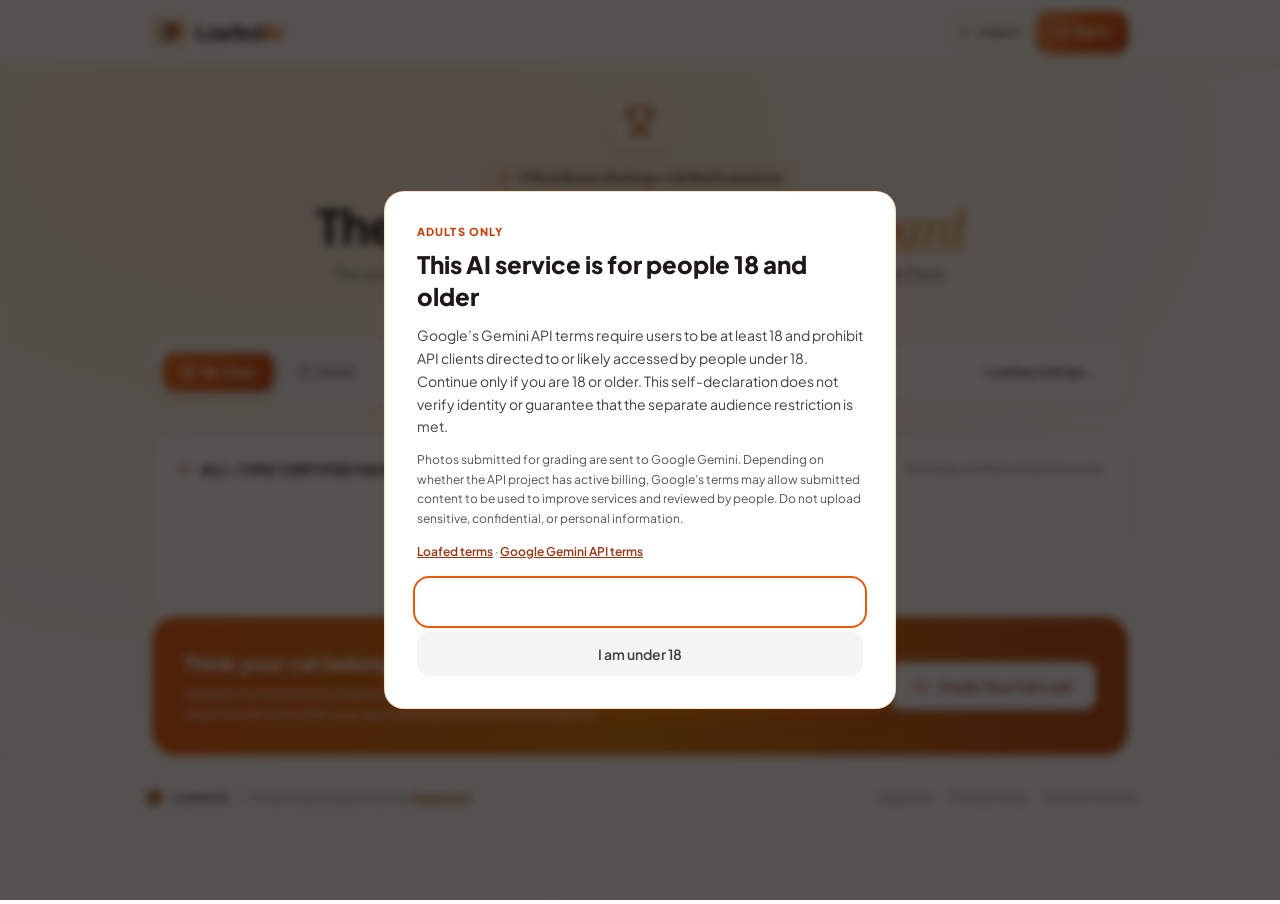
==== static/leaderboard.html @ fd997c1b "Harden app security and improve user experience" ====
<!DOCTYPE html>
<html lang="en">
<head>
  <meta charset="UTF-8">
  <meta name="viewport" content="width=device-width, initial-scale=1.0, viewport-fit=cover">
  <meta name="theme-color" content="#fff8ee">
  <meta name="mobile-web-app-capable" content="yes">
  <meta name="apple-mobile-web-app-capable" content="yes">
  <meta name="apple-mobile-web-app-status-bar-style" content="default">

  <title>Official Loafed Leaderboard — Feline Posture & Loaf Score Rankings</title>
  <meta name="description" content="Official rankings of certified feline loaves audited by computer vision. Compare top cat loaf scores across All-Time, Monthly, and Weekly leaderboards.">
  <link rel="canonical" href="https://loafed.redersoft.com/leaderboard">
  <link rel="alternate" hreflang="x-default" href="https://loafed.redersoft.com/leaderboard">
  <link rel="alternate" hreflang="en" href="https://loafed.redersoft.com/leaderboard">
  <link rel="manifest" href="/static/manifest.webmanifest">
  <link rel="icon" type="image/png" sizes="32x32" href="/static/icon-192.png">
  <link rel="icon" type="image/png" sizes="192x192" href="/static/icon-192.png">
  <link rel="icon" type="image/png" sizes="512x512" href="/static/icon-512.png">
  <link rel="apple-touch-icon" sizes="180x180" href="/static/apple-touch-icon.png">

  <!-- Open Graph / Social Sharing -->
  <meta property="og:type" content="website">
  <meta property="og:url" content="https://loafed.redersoft.com/leaderboard">
  <meta property="og:title" content="Official Loafed Leaderboard — Certified Cat Loaf Rankings">
  <meta property="og:description" content="Discover the highest-scoring cat loaves evaluated by precision AI computer vision. All-Time, Monthly, and Weekly rankings.">
  <meta property="og:image" content="https://loafed.redersoft.com/static/logo.png">
  <meta property="og:site_name" content="Loafed AI">

  <!-- Twitter Cards -->
  <meta name="twitter:card" content="summary">
  <meta name="twitter:url" content="https://loafed.redersoft.com/leaderboard">
  <meta name="twitter:title" content="Official Loafed Leaderboard — Certified Cat Loaf Rankings">
  <meta name="twitter:description" content="Discover the highest-scoring cat loaves evaluated by precision AI computer vision.">
  <meta name="twitter:image" content="https://loafed.redersoft.com/static/logo.png">

  <!-- Google Fonts Preconnect & Optimized Async Loading -->
  <link rel="preconnect" href="https://fonts.googleapis.com">
  <link rel="preconnect" href="https://fonts.gstatic.com" crossorigin>
  <link rel="preload" as="style" href="https://fonts.googleapis.com/css2?family=Playfair+Display:ital,wght@0,600;0,700;0,800;1,600&family=Plus+Jakarta+Sans:wght@400;500;600;700;800&display=swap">
  <link rel="stylesheet" href="https://fonts.googleapis.com/css2?family=Playfair+Display:ital,wght@0,600;0,700;0,800;1,600&family=Plus+Jakarta+Sans:wght@400;500;600;700;800&display=swap" media="print" data-async-fonts>
  <noscript><link rel="stylesheet" href="https://fonts.googleapis.com/css2?family=Playfair+Display:ital,wght@0,600;0,700;0,800;1,600&family=Plus+Jakarta+Sans:wght@400;500;600;700;800&display=swap"></noscript>

  <!-- Preload Critical Header Mascot Asset -->
  <link rel="preload" as="image" href="/static/logo.webp" type="image/webp" fetchpriority="high">

  <!-- Core Styles -->
  <link rel="stylesheet" href="/static/tailwind.min.css">
  <link rel="stylesheet" href="/static/style.min.css?v=20261005a">

  <!-- Structured Data (JSON-LD) for Search Engines -->
  <script type="application/ld+json">
  {
    "@context": "https://schema.org",
    "@type": "WebPage",
    "name": "Official Loafed Leaderboard",
    "url": "https://loafed.redersoft.com/leaderboard",
    "description": "Official certified rankings of top-scoring feline loaves audited by computer vision.",
    "breadcrumb": {
      "@type": "BreadcrumbList",
      "itemListElement": [
        {
          "@type": "ListItem",
          "position": 1,
          "name": "Home",
          "item": "https://loafed.redersoft.com/"
        },
        {
          "@type": "ListItem",
          "position": 2,
          "name": "Leaderboard",
          "item": "https://loafed.redersoft.com/leaderboard"
        }
      ]
    }
  }
  </script>

  <!-- Self-Hosted Lucide Icons -->
  <script src="/static/lucide.min.js" defer></script>
  <script src="/static/age-gate.js?v=20261008b" defer></script>
</head>
<body class="text-stone-800 antialiased selection:bg-orange-200 selection:text-orange-900 pb-16">

  <!-- Navigation Bar -->
  <header class="border-b border-orange-200/80 bg-[#fffbf5]/95 backdrop-blur-md sticky top-0 z-40 shadow-xs shadow-orange-500/5">
    <div class="max-w-5xl mx-auto px-3 sm:px-6 h-16 flex items-center justify-between">
      <a href="/" class="flex items-center gap-2 sm:gap-3 group min-w-0" aria-label="LoafedAI Home">
        <div class="w-9 h-9 sm:w-10 sm:h-10 rounded-xl bg-orange-100/80 border border-orange-300 flex items-center justify-center text-orange-700 shadow-xs p-1 transition-transform group-hover:scale-105 shrink-0">
          <picture>
            <source srcset="/static/logo.webp" type="image/webp">
            <img src="/static/logo.png" alt="Loafed AI Mascot" width="32" height="32" class="w-7 h-7 sm:w-8 sm:h-8 object-contain">
          </picture>
        </div>
        <div class="min-w-0">
          <div class="flex items-baseline gap-1.5 sm:gap-2">
            <span class="font-extrabold text-lg sm:text-xl tracking-tight text-stone-900 truncate">Loafed<span class="text-orange-600 font-black">AI</span></span>
            <span class="text-[10px] sm:text-xs text-stone-400 font-normal hidden xs:inline sm:inline">by <span class="text-stone-600 font-medium">RederSoft</span></span>
          </div>
          <p class="text-[11px] text-stone-500 hidden sm:block truncate">Feline Posture &amp; Silhouette Certification Bureau</p>
        </div>
      </a>

      <div class="flex items-center gap-1.5 sm:gap-2.5 shrink-0">
        <a href="/" class="min-h-[40px] sm:min-h-[44px] px-2.5 sm:px-3.5 py-1.5 sm:py-2 rounded-xl border border-orange-200/90 bg-orange-50/70 hover:bg-orange-100 text-stone-800 hover:text-orange-950 text-xs font-semibold flex items-center gap-1.5 shadow-2xs transition-all hover:border-orange-400 active:scale-95 btn-tactile" aria-label="Return to Loaf Inspector">
          <i data-lucide="arrow-left" class="w-3.5 h-3.5 text-orange-700 shrink-0"></i>
          <span class="hidden sm:inline">Inspect a Loaf</span>
          <span class="sm:hidden text-[11px]">Inspect</span>
        </a>

        <!-- Auth Controls -->
        <div id="authHeaderContainer" class="flex items-center">
          <button id="headerSignInBtn" class="btn-header-signin shimmer-btn btn-tactile" aria-label="Sign In to Loafed AI">
            <i data-lucide="log-in" class="w-3.5 h-3.5 shrink-0"></i>
            <span>Sign In</span>
          </button>
          
          <div id="headerUserMenu" class="hidden relative">
            <button id="headerUserMenuBtn" class="min-h-[40px] sm:min-h-[44px] px-2.5 sm:px-3 py-1.5 rounded-xl border border-orange-200/90 bg-white hover:bg-orange-50/80 flex items-center gap-1.5 sm:gap-2 shadow-2xs text-xs font-bold text-stone-800 transition-all active:scale-95 btn-tactile" aria-label="User Account Menu" aria-expanded="false">
              <span id="headerUserAvatar" class="w-6 h-6 rounded-full bg-orange-500 text-white flex items-center justify-center text-[11px] font-black uppercase">U</span>
              <span id="headerUserName" class="max-w-[100px] truncate text-stone-800 hidden sm:inline">Baker</span>
              <i data-lucide="chevron-down" class="w-3 h-3 text-stone-500 shrink-0"></i>
            </button>
            <div id="headerUserDropdown" class="hidden absolute right-0 mt-2 w-52 bg-white rounded-2xl border border-orange-200 shadow-xl py-1.5 z-50">
              <div class="px-3.5 py-2 border-b border-orange-100">
                <p id="dropdownUserEmail" class="text-[11px] text-stone-500 truncate">baker@example.com</p>
                <p id="dropdownUserName" class="text-xs font-black text-stone-900 truncate">Baker Name</p>
              </div>
              <button id="menuProfileBtn" class="w-full px-3.5 py-2 text-left text-xs text-stone-700 hover:bg-orange-50 hover:text-orange-950 flex items-center gap-2 font-medium">
                <i data-lucide="user" class="w-3.5 h-3.5 text-orange-600"></i>
                <span>Baker Profile &amp; Settings</span>
              </button>
              <button id="menuMyLoavesBtn" class="w-full px-3.5 py-2 text-left text-xs text-stone-700 hover:bg-orange-50 hover:text-orange-950 flex items-center gap-2 font-medium">
                <i data-lucide="award" class="w-3.5 h-3.5 text-orange-600"></i>
                <span>My Submitted Loaves</span>
              </button>
              <button id="menuSignOutBtn" class="w-full px-3.5 py-2 text-left text-xs text-stone-700 hover:bg-orange-50 hover:text-orange-950 flex items-center gap-2 font-medium">
                <i data-lucide="log-out" class="w-3.5 h-3.5 text-stone-500"></i>
                <span>Sign Out</span>
              </button>
            </div>
          </div>
        </div>
      </div>
    </div>
  </header>

  <main class="max-w-5xl mx-auto px-3 sm:px-6 pt-6 sm:pt-10">

    <!-- Hero Header -->
    <div class="text-center max-w-2xl mx-auto mb-8 sm:mb-10">
      <div class="flex justify-center mb-3">
        <div class="w-16 h-16 rounded-2xl bg-gradient-to-br from-amber-100 via-orange-100 to-amber-200 border border-amber-300 text-amber-700 flex items-center justify-center shadow-md shadow-amber-500/10 animate-float">
          <i data-lucide="trophy" class="w-8 h-8"></i>
        </div>
      </div>

      <div class="inline-flex items-center gap-1.5 px-3.5 py-1 rounded-full bg-orange-100/90 text-orange-950 text-xs font-bold mb-2.5 border border-orange-300 shadow-2xs">
        <i data-lucide="sparkles" class="w-3.5 h-3.5 text-orange-600"></i>
        <span>Official Bureau Rankings &bull; Verified Evaluations</span>
      </div>

      <h1 class="text-3xl sm:text-5xl font-black text-stone-900 tracking-tight leading-tight">
        The Official <span class="font-serif italic font-normal text-tabby-gradient underline decoration-orange-400 decoration-2 underline-offset-4">Loafed Leaderboard</span>
      </h1>
      <p class="mt-3 text-stone-600 text-sm sm:text-base leading-relaxed">
        The world's highest-ranking feline loaves audited for zero paw visibility, flush flank wrapping, and dorsal boule symmetry.
      </p>
    </div>

    <!-- Filter Bar / Tabs Navigation -->
    <div class="mb-8">
      <div class="leaderboard-filter-bar">
        <div class="leaderboard-tabs-group" role="tablist" aria-label="Leaderboard filter periods">
          <button id="tabPeriodAll" class="tab-filter-btn active" data-period="all" role="tab" aria-selected="true" aria-controls="leaderboardEntriesList">
            <i data-lucide="trophy" class="tab-icon"></i>
            <span>All-Time</span>
          </button>
          <button id="tabPeriodMonth" class="tab-filter-btn" data-period="month" role="tab" aria-selected="false" aria-controls="leaderboardEntriesList">
            <i data-lucide="calendar" class="tab-icon"></i>
            <span>Month</span>
          </button>
          <button id="tabPeriodWeek" class="tab-filter-btn" data-period="week" role="tab" aria-selected="false" aria-controls="leaderboardEntriesList">
            <i data-lucide="flame" class="tab-icon"></i>
            <span>Week</span>
          </button>
          <button id="tabPeriodMine" class="tab-filter-btn" data-period="mine" role="tab" aria-selected="false" aria-controls="leaderboardEntriesList">
            <i data-lucide="award" class="tab-icon"></i>
            <span>My Loaves</span>
          </button>
        </div>

        <div class="leaderboard-status-info">
          <span id="leaderboardCountText" class="text-stone-700 font-bold">Loading rankings...</span>
          <span class="inline-block w-2 h-2 rounded-full bg-emerald-500" title="DynamoDB Live Sync"></span>
        </div>
      </div>
    </div>

    <!-- Championship Pedestal / Podium Top 3 Section -->
    <div id="podiumContainer" class="hidden mb-12">
      <h2 class="sr-only">Top Three Podium Champions</h2>
      <div class="pedestal-stage">
        <!-- 2nd Place Silver -->
        <div id="podiumSecond" class="pedestal-step pedestal-step-2"></div>

        <!-- 1st Place Gold Champion -->
        <div id="podiumFirst" class="pedestal-step pedestal-step-1"></div>

        <!-- 3rd Place Bronze -->
        <div id="podiumThird" class="pedestal-step pedestal-step-3"></div>
      </div>
    </div>

    <!-- Leaderboard Full List -->
    <div class="bakery-card p-4 sm:p-6 bg-white border border-orange-200/90 shadow-sm mb-12">
      <div class="flex items-center justify-between pb-4 mb-4 border-b border-orange-100 flex-wrap gap-2">
        <div class="flex items-center gap-2">
          <i data-lucide="list-ordered" class="w-4 h-4 text-orange-600"></i>
          <h2 id="listSectionTitle" class="text-sm font-black uppercase tracking-wider text-stone-900">All-Time Certified Rankings</h2>
        </div>
        <span class="text-xs text-stone-500">Sorted by verified composite score</span>
      </div>

      <!-- Entries Container -->
      <div id="leaderboardEntriesList" class="space-y-3">
        <!-- Dynamic Leaderboard Items -->
      </div>
    </div>

    <!-- Call to Action Banner -->
    <div class="rounded-3xl bg-gradient-to-r from-orange-600 via-amber-600 to-orange-700 p-6 sm:p-8 text-white shadow-xl flex flex-col sm:flex-row items-center justify-between gap-6 text-center sm:text-left">
      <div class="space-y-1.5 max-w-xl">
        <h3 class="text-xl sm:text-2xl font-black">Think your cat belongs on this leaderboard?</h3>
        <p class="text-xs sm:text-sm text-orange-100 leading-relaxed">
          Upload 1 to 5 photos to receive an instant, multi-angle posture inspection from our AI vision model and claim your spot among the finest feline bakers.
        </p>
      </div>
      <a href="/#inspectorBay" class="min-h-[48px] px-6 py-3 rounded-xl bg-white text-orange-800 hover:bg-orange-50 font-bold text-xs sm:text-sm shadow-md transition-all shrink-0 active:scale-95 inline-flex items-center justify-center gap-2 shimmer-btn btn-tactile" aria-label="Grade Your Cat Loaf">
        <i data-lucide="camera" class="w-4 h-4 text-orange-600"></i>
        <span>Grade Your Cat Loaf</span>
      </a>
    </div>

  </main>

  <!-- Footer -->
  <footer class="mt-16 border-t border-orange-200/80 bg-white/70 py-8 text-center text-xs text-stone-500">
    <div class="max-w-5xl mx-auto px-4 flex flex-col sm:flex-row items-center justify-between gap-4">
      <div class="flex items-center gap-2">
        <picture>
          <source srcset="/static/logo.webp" type="image/webp">
          <img src="/static/logo.png" alt="Loafed AI Logo" width="20" height="20" class="w-5 h-5 object-contain">
        </picture>
        <span class="font-bold text-stone-700">Loafed AI</span>
        <span>&bull;</span>
        <span>A free novelty experiment by <a href="https://redersoft.com" target="_blank" rel="noopener noreferrer" class="text-orange-700 font-semibold underline">RederSoft</a></span>
      </div>
      <div class="flex items-center gap-4 text-stone-500">
        <a href="/" class="hover:text-stone-800 transition-colors">Inspector</a>
        <a href="/privacy.html" class="hover:text-stone-800 transition-colors">Privacy Policy</a>
        <a href="/terms.html" class="hover:text-stone-800 transition-colors">Terms of Service</a>
      </div>
    </div>
  </footer>

  <!-- Auth / Sign In Modal (RederSoft Unified Pattern) -->
  <div id="authModal" class="hidden fixed inset-0 z-50 bg-stone-950/70 backdrop-blur-sm flex items-center justify-center p-4 overflow-y-auto">
    <div class="bakery-card max-w-md w-full p-6 sm:p-7 relative bg-white border border-orange-200 shadow-2xl rounded-3xl my-auto animate-in fade-in zoom-in-95 duration-200">
      <button id="closeAuthModalBtn" class="modal-close-btn" aria-label="Close sign in modal">
        <i data-lucide="x" class="w-4 h-4"></i>
      </button>

      <!-- View 1: Main Auth (Sign In / Sign Up) -->
      <div id="authMainView">
        <div class="text-center mb-5 pt-1">
          <div class="modal-icon-badge">
            <i data-lucide="shield-check" class="w-6 h-6"></i>
          </div>
          <h3 id="authModalTitle" class="text-xl font-black text-stone-900 tracking-tight">Sign In to Loafed AI</h3>
          <p id="authModalSubtitle" class="text-xs text-stone-600 mt-1 leading-relaxed">
            Publish certified cat loaves to the leaderboard and manage your bakery submissions.
          </p>
        </div>

        <!-- Privacy & Leaderboard Storage Callout -->
        <div id="authLeaderboardPrivacyCallout" class="mb-4 p-3.5 bg-gradient-to-r from-amber-50 to-orange-50/80 rounded-2xl border border-amber-300 text-left flex items-start gap-3 shadow-2xs">
          <div class="w-8 h-8 rounded-xl bg-amber-100 text-amber-700 flex items-center justify-center shrink-0 mt-0.5 border border-amber-200">
            <i data-lucide="shield-check" class="w-4 h-4"></i>
          </div>
          <div class="text-xs text-amber-950 flex-1">
            <span class="font-black text-amber-900 text-xs block mb-0.5">Photo Privacy & Storage Notice</span>
            <p class="text-amber-800 leading-relaxed text-[11px]">
              We <strong>never save or store</strong> cat photos during loaf audits. Accounts are used exclusively to publish and manage submissions on the public leaderboard. Stored leaderboard photos and records can be permanently deleted at any time from your profile!
            </p>
          </div>
        </div>

        <!-- 1-Click Google Sign-In -->
        <button id="signInGoogleBtn" type="button" class="btn-google-signin">
          <svg class="w-4 h-4 shrink-0" viewBox="0 0 24 24">
            <path fill="#4285F4" d="M22.56 12.25c0-.78-.07-1.53-.2-2.25H12v4.26h5.92c-.26 1.37-1.04 2.53-2.21 3.31v2.77h3.57c2.08-1.92 3.28-4.74 3.28-8.09z"/>
            <path fill="#34A853" d="M12 23c2.97 0 5.46-.98 7.28-2.66l-3.57-2.77c-.98.66-2.23 1.06-3.71 1.06-2.86 0-5.29-1.93-6.16-4.53H2.18v2.84C3.99 20.53 7.7 23 12 23z"/>
            <path fill="#FBBC05" d="M5.84 14.09c-.22-.66-.35-1.36-.35-2.09s.13-1.43.35-2.09V7.06H2.18C1.43 8.55 1 10.22 1 12s.43 3.45 1.18 4.94l2.85-2.22.81-.63z"/>
            <path fill="#EA4335" d="M12 5.38c1.62 0 3.06.56 4.21 1.64l3.15-3.15C17.45 2.09 14.97 1 12 1 7.7 1 3.99 3.47 2.18 7.06l3.66 2.84c.87-2.6 3.3-4.52 6.16-4.52z"/>
          </svg>
          <span>Continue with Google</span>
        </button>

        <!-- Divider -->
        <div class="auth-divider">
          <div class="auth-divider-line"></div>
          <span class="auth-divider-text">or continue with email</span>
          <div class="auth-divider-line"></div>
        </div>

        <!-- Mode Tabs: Sign In vs Sign Up -->
        <div class="auth-tabs-wrapper">
          <button type="button" id="authTabSignIn" class="auth-tab-btn active">
            <span class="auth-tab-prefix">Existing Baker</span> Sign In
          </button>
          <button type="button" id="authTabSignUp" class="auth-tab-btn">
            <span class="auth-tab-prefix">New Baker</span> Sign Up
          </button>
        </div>

        <!-- Notice / Error Banner -->
        <div id="authNotice" class="hidden mb-3 p-3 rounded-xl text-xs font-medium border leading-relaxed"></div>

        <!-- Email Auth Form -->
        <form id="authEmailForm" class="space-y-3">
          <!-- Sign Up Only: Baker Display Name -->
          <div id="authNameField" class="hidden space-y-1">
            <div class="flex items-center justify-between">
              <label class="text-[11px] font-bold uppercase tracking-wider text-stone-600 block">Baker Handle / Display Name</label>
              <button type="button" id="rollAuthBakerTagBtn" class="tag-generator-btn" title="Generate a fun cat baker gamertag">
                <i data-lucide="dice-5" class="w-3.5 h-3.5 text-orange-600"></i>
                <span>Roll Tag</span>
              </button>
            </div>
            <div class="input-with-icon-wrapper">
              <i data-lucide="user" class="input-icon-left"></i>
              <input type="text" id="authNameInput" placeholder="e.g. SirToastyLoaf" class="auth-input">
            </div>
          </div>

          <!-- Email -->
          <div class="space-y-1">
            <label class="text-[11px] font-bold uppercase tracking-wider text-stone-600 block">Email Address</label>
            <div class="input-with-icon-wrapper">
              <i data-lucide="mail" class="input-icon-left"></i>
              <input type="email" id="authEmailInput" required placeholder="baker@example.com" class="auth-input">
            </div>
          </div>

          <!-- Password -->
          <div class="space-y-1">
            <div class="flex items-center justify-between">
              <label class="text-[11px] font-bold uppercase tracking-wider text-stone-600">Password</label>
              <button type="button" id="authForgotPassLink" class="text-[11px] text-orange-700 hover:text-orange-900 font-semibold transition-colors">Forgot password?</button>
            </div>
            <div class="input-with-icon-wrapper">
              <i data-lucide="lock" class="input-icon-left"></i>
              <input type="password" id="authPasswordInput" required minlength="8" placeholder="At least 8 characters" class="auth-input has-toggle">
              <button type="button" class="password-toggle-btn" data-target="authPasswordInput" aria-label="Toggle password visibility" tabindex="-1">
                <i data-lucide="eye" class="w-4 h-4"></i>
              </button>
            </div>
          </div>

          <!-- Submit Button -->
          <div class="pt-1">
            <button type="submit" id="authSubmitBtn" class="btn-cognito-signin">
              <span id="authSubmitBtnText">Sign In to Loafed AI</span>
              <i data-lucide="arrow-right" class="w-4 h-4"></i>
            </button>
          </div>
        </form>
      </div>

      <!-- View 2: Verification Code (OTP) -->
      <div id="authVerifyView" class="hidden">
        <div class="text-center mb-5 pt-1">
          <div class="modal-icon-badge">
            <i data-lucide="mail-check" class="w-6 h-6"></i>
          </div>
          <h3 class="text-xl font-black text-stone-900 tracking-tight">Verify Your Email</h3>
          <p class="text-xs text-stone-600 mt-1 leading-relaxed">
            Enter the 6-digit confirmation code sent to <span id="authVerifyEmailDisplay" class="font-bold text-stone-900"></span>.
          </p>
        </div>

        <div id="authVerifyNotice" class="hidden mb-3 p-3 rounded-xl text-xs font-medium border leading-relaxed"></div>

        <form id="authVerifyForm" class="space-y-3">
          <div class="space-y-1">
            <label class="text-[11px] font-bold uppercase tracking-wider text-stone-600 block text-center">Confirmation Code</label>
            <div class="input-with-icon-wrapper">
              <i data-lucide="key-round" class="input-icon-left"></i>
              <input type="text" id="authVerifyCodeInput" required maxlength="8" placeholder="123456" class="auth-input text-center tracking-widest font-mono text-base font-bold">
            </div>
          </div>

          <button type="submit" id="authVerifySubmitBtn" class="btn-cognito-signin">
            <span id="authVerifySubmitBtnText">Verify &amp; Sign In</span>
            <i data-lucide="check" class="w-4 h-4"></i>
          </button>

          <div class="flex items-center justify-between pt-2 text-xs">
            <button type="button" id="authResendCodeBtn" class="text-orange-700 hover:text-orange-900 font-semibold underline">Resend Code</button>
            <button type="button" id="authBackToSignInBtn" class="text-stone-500 hover:text-stone-800">Back to Sign In</button>
          </div>
        </form>
      </div>

      <!-- View 3: Forgot Password -->
      <div id="authForgotView" class="hidden">
        <div class="text-center mb-5 pt-1">
          <div class="modal-icon-badge">
            <i data-lucide="key-round" class="w-6 h-6"></i>
          </div>
          <h3 class="text-xl font-black text-stone-900 tracking-tight">Reset Password</h3>
          <p class="text-xs text-stone-600 mt-1 leading-relaxed">
            Enter your email to receive a password reset verification code.
          </p>
        </div>

        <div id="authForgotNotice" class="hidden mb-3 p-3 rounded-xl text-xs font-medium border leading-relaxed"></div>

        <form id="authForgotForm" class="space-y-3">
          <div class="space-y-1">
            <label class="text-[11px] font-bold uppercase tracking-wider text-stone-600 block">Email Address</label>
            <div class="input-with-icon-wrapper">
              <i data-lucide="mail" class="input-icon-left"></i>
              <input type="email" id="authForgotEmailInput" required placeholder="baker@example.com" class="auth-input">
            </div>
          </div>

          <div id="authForgotStep2" class="hidden space-y-3">
            <div class="space-y-1">
              <label class="text-[11px] font-bold uppercase tracking-wider text-stone-600 block">Reset Code</label>
              <div class="input-with-icon-wrapper">
                <i data-lucide="key-round" class="input-icon-left"></i>
                <input type="text" id="authForgotCodeInput" maxlength="8" placeholder="123456" class="auth-input text-center tracking-widest font-mono">
              </div>
            </div>

            <div class="space-y-1">
              <label class="text-[11px] font-bold uppercase tracking-wider text-stone-600 block">New Password</label>
              <div class="input-with-icon-wrapper">
                <i data-lucide="lock" class="input-icon-left"></i>
                <input type="password" id="authForgotNewPassInput" minlength="8" placeholder="At least 8 characters" class="auth-input has-toggle">
                <button type="button" class="password-toggle-btn" data-target="authForgotNewPassInput" aria-label="Toggle password visibility" tabindex="-1">
                  <i data-lucide="eye" class="w-4 h-4"></i>
                </button>
              </div>
            </div>
          </div>

          <button type="submit" id="authForgotSubmitBtn" class="btn-cognito-signin">
            <span id="authForgotSubmitBtnText">Send Reset Code</span>
            <i data-lucide="arrow-right" class="w-4 h-4"></i>
          </button>

          <div class="text-center pt-2">
            <button type="button" id="authForgotCancelBtn" class="text-xs text-stone-500 hover:text-stone-800">Back to Sign In</button>
          </div>
        </form>
      </div>

      <!-- RederSoft Auth Footer -->
      <div class="mt-5 pt-3 border-t border-stone-200/60 text-[11px] text-stone-500 text-center leading-relaxed flex flex-col gap-1">
        <span>Protected by <strong class="text-stone-700">RederSoft Auth</strong></span>
        <span>By continuing, you agree to our <a href="/terms.html" target="_blank" rel="noopener noreferrer" class="text-orange-700 underline font-semibold">Terms</a> and <a href="/privacy.html" target="_blank" rel="noopener noreferrer" class="text-orange-700 underline font-semibold">Privacy Policy</a>.</span>
      </div>
    </div>
  </div>

  <!-- Baker Profile & Settings Modal -->
  <div id="profileModal" class="hidden fixed inset-0 z-50 bg-stone-950/60 backdrop-blur-sm flex items-center justify-center p-4">
    <div class="bakery-card max-w-lg w-full p-6 sm:p-7 relative bg-white border border-orange-200/90 shadow-2xl max-h-[90vh] overflow-y-auto">
      <button id="closeProfileBtn" class="modal-close-btn" aria-label="Close profile modal">
        <i data-lucide="x" class="w-4 h-4"></i>
      </button>

      <!-- Profile Header -->
      <div class="flex items-center gap-3.5 mb-6 pb-4 border-b border-orange-100">
        <div id="profileAvatarLarge" class="w-14 h-14 rounded-2xl bg-gradient-to-br from-orange-500 to-amber-500 text-white font-black text-xl flex items-center justify-center shadow-md shadow-orange-500/20 shrink-0 uppercase">
          B
        </div>
        <div>
          <div class="flex items-center gap-2 flex-wrap">
            <h3 class="text-base sm:text-lg font-black text-stone-900 tracking-tight" id="profileModalName">
              Baker Profile
            </h3>
            <span class="text-[10px] font-bold text-orange-900 bg-orange-100/90 border border-orange-300 px-2 py-0.5 rounded-full">
              Verified Baker
            </span>
          </div>
          <p class="text-xs text-stone-500 mt-0.5" id="profileModalEmail">
            baker@example.com
          </p>
        </div>
      </div>

      <!-- Section 1: Display Name Configuration -->
      <div class="mb-6">
        <div class="flex items-center justify-between mb-2">
          <label for="profileDisplayNameInput" class="text-xs font-black uppercase tracking-wider text-orange-950 flex items-center gap-1.5">
            <i data-lucide="user-pen" class="w-3.5 h-3.5 text-orange-600"></i>
            <span>Baker Display Name</span>
          </label>
          <button type="button" id="rollProfileBakerTagBtn" class="tag-generator-btn" title="Generate a fun cat baker gamertag">
            <i data-lucide="dice-5" class="w-3.5 h-3.5 text-orange-600"></i>
            <span>Roll Baker Tag</span>
          </button>
        </div>
        <p class="text-xs text-stone-600 mb-3">
          This name appears publicly on the Official Leaderboard and on your cat's inspection certificates.
        </p>

        <form id="profileForm" class="space-y-3">
          <div class="relative">
            <input 
              type="text" 
              id="profileDisplayNameInput" 
              maxlength="40" 
              placeholder="e.g. Captain Fluff, caleb, BakeryBoss..." 
              required
              class="w-full px-3.5 py-2.5 rounded-xl border border-orange-200 bg-orange-50/20 focus:bg-white focus:border-orange-500 focus:ring-2 focus:ring-orange-200 outline-none text-sm font-semibold text-stone-900 placeholder:text-stone-400 transition-all shadow-2xs"
            >
          </div>

          <div id="profileNotice" class="hidden text-xs p-2.5 rounded-xl"></div>

          <div class="flex justify-end pt-1">
            <button 
              type="submit" 
              id="saveProfileBtn" 
              class="min-h-[44px] px-5 py-2.5 rounded-xl bg-gradient-to-r from-orange-600 via-amber-600 to-orange-700 hover:from-orange-700 hover:to-amber-700 text-white font-bold text-xs shadow-sm transition-all flex items-center justify-center gap-1.5 active:scale-95"
            >
              <i data-lucide="check" class="w-4 h-4"></i>
              <span id="saveProfileBtnText">Save Display Name</span>
            </button>
          </div>
        </form>
      </div>

      <!-- Section 2: Account Authentication Details -->
      <div class="mb-6 p-4 rounded-xl bg-orange-50/40 border border-orange-100 text-xs">
        <div class="text-[11px] font-black uppercase tracking-wider text-orange-900 mb-2 flex items-center gap-1.5">
          <i data-lucide="shield" class="w-3.5 h-3.5 text-orange-600"></i>
          <span>Account Credentials</span>
        </div>
        <div class="space-y-1.5 text-stone-600">
          <div class="flex justify-between items-center py-1 border-b border-orange-100/60">
            <span class="font-medium text-stone-500">Sign-In Method</span>
            <span id="profileAuthMethodDisplay" class="font-bold text-stone-800">Email &amp; Password</span>
          </div>
          <div class="flex justify-between items-center py-1">
            <span class="font-medium text-stone-500">Account Status</span>
            <span class="font-bold text-emerald-700 flex items-center gap-1">
              <i data-lucide="shield-check" class="w-3.5 h-3.5 text-emerald-600"></i>
              <span>Active</span>
            </span>
          </div>
        </div>
      </div>

      <!-- Section 3: Danger Zone (Delete Account & Data) -->
      <div class="p-5 rounded-2xl bg-rose-50/70 border border-rose-200 text-xs">
        <div class="flex items-center gap-2.5 font-bold text-rose-900 mb-2">
          <div class="w-6 h-6 rounded-lg bg-rose-100 border border-rose-200 flex items-center justify-center shrink-0 shadow-2xs">
            <i data-lucide="alert-triangle" class="w-3.5 h-3.5 text-rose-600"></i>
          </div>
          <span class="text-xs uppercase tracking-wider font-black text-rose-950">Danger Zone</span>
        </div>
        <p class="text-stone-600 mb-4 leading-relaxed">
          Permanently delete your Baker account, all submitted cat loaves, and remove your scores from the public leaderboard.
        </p>
        <button 
          type="button" 
          id="profileDeleteAccountBtn" 
          class="min-h-[44px] px-4 py-2.5 rounded-xl bg-white hover:bg-rose-600 text-rose-700 hover:text-white border border-rose-300 font-bold text-xs transition-colors flex items-center gap-2 shadow-2xs active:scale-95"
          aria-label="Open delete account confirmation modal"
        >
          <i data-lucide="trash-2" class="w-4 h-4"></i>
          <span>Delete Account &amp; Data...</span>
        </button>
      </div>

    </div>
  </div>

  <!-- Delete Account Confirmation Modal -->
  <div id="deleteAccountModal" class="hidden fixed inset-0 z-50 bg-stone-950/70 backdrop-blur-sm flex items-center justify-center p-4">
    <div class="bakery-card max-w-sm w-full p-6 relative bg-white border border-red-200 shadow-2xl">
      <div class="flex items-center gap-3 mb-3 text-red-600">
        <div class="w-11 h-11 rounded-2xl bg-red-100 border border-red-200 flex items-center justify-center shrink-0 shadow-xs">
          <i data-lucide="alert-triangle" class="w-5 h-5 text-red-600"></i>
        </div>
        <h3 class="text-base font-black text-stone-900">Delete Account &amp; Loaves?</h3>
      </div>
      <p class="text-xs text-stone-600 leading-relaxed mb-4">
        This action is irreversible. All of your submitted cat loaf evaluations, public leaderboard rankings, and stored photos will be permanently deleted immediately.
      </p>
      <div class="flex items-center gap-2.5 justify-end">
        <button id="cancelDeleteAccountBtn" class="min-h-[44px] px-4 py-2 rounded-xl bg-stone-100 hover:bg-stone-200 text-stone-700 text-xs font-bold transition-colors">
          Cancel
        </button>
        <button id="confirmDeleteAccountBtn" class="min-h-[44px] px-4 py-2 rounded-xl bg-red-600 hover:bg-red-700 text-white text-xs font-bold shadow-sm transition-colors flex items-center gap-1.5">
          <i data-lucide="trash-2" class="w-3.5 h-3.5"></i>
          <span>Permanently Delete</span>
        </button>
      </div>
    </div>
  </div>

  <!-- Report Submission Modal -->
  <div id="reportModal" class="hidden fixed inset-0 z-50 bg-stone-950/70 backdrop-blur-sm flex items-center justify-center p-4">
    <div class="bakery-card max-w-md w-full p-5 sm:p-6 relative bg-white border border-amber-300 shadow-2xl rounded-3xl animate-in fade-in zoom-in-95 duration-200">
      <button id="closeReportModalBtn" type="button" class="modal-close-btn" aria-label="Close report dialog">
        <i data-lucide="x" class="w-4 h-4"></i>
      </button>
      <div class="flex items-center gap-3 mb-3">
        <div class="w-11 h-11 rounded-2xl bg-amber-100 border border-amber-200 flex items-center justify-center shrink-0 text-amber-700 shadow-2xs">
          <i data-lucide="flag" class="w-5 h-5"></i>
        </div>
        <div>
          <h3 class="text-base font-black text-stone-900 tracking-tight">Report Submission</h3>
          <p class="text-xs text-amber-900 font-semibold" id="reportModalTargetTitle">Community Authenticity</p>
        </div>
      </div>
      <p class="text-xs text-stone-600 leading-relaxed mb-4">
        Help keep our bakery wholesome and authentic. Please select the primary reason you are reporting this submission:
      </p>
      <form id="reportModalForm" class="space-y-3">
        <input type="hidden" id="reportEntryId" value="">
        <input type="hidden" id="reportEntryScore" value="">
        <div class="space-y-2 text-xs">
          <label class="flex items-start gap-3 p-3 rounded-xl border border-stone-200 hover:border-amber-300 hover:bg-amber-50/40 cursor-pointer transition-colors has-[:checked]:border-orange-400 has-[:checked]:bg-orange-50/50">
            <input type="radio" name="reportReasonOption" value="Not an authentic cat (non-cat, dog, or object)" checked class="mt-0.5 text-orange-600 focus:ring-orange-500">
            <div>
              <div class="font-bold text-stone-800">Not an authentic cat loaf</div>
              <div class="text-[11px] text-stone-500 mt-0.5">Non-feline animal, dog, stuffed toy, or inanimate object</div>
            </div>
          </label>
          <label class="flex items-start gap-3 p-3 rounded-xl border border-stone-200 hover:border-amber-300 hover:bg-amber-50/40 cursor-pointer transition-colors has-[:checked]:border-orange-400 has-[:checked]:bg-orange-50/50">
            <input type="radio" name="reportReasonOption" value="Inappropriate or offensive photograph" class="mt-0.5 text-orange-600 focus:ring-orange-500">
            <div>
              <div class="font-bold text-stone-800">Inappropriate or offensive photograph</div>
              <div class="text-[11px] text-stone-500 mt-0.5">Graphic, abusive, copyrighted, or inappropriate content</div>
            </div>
          </label>
          <label class="flex items-start gap-3 p-3 rounded-xl border border-stone-200 hover:border-amber-300 hover:bg-amber-50/40 cursor-pointer transition-colors has-[:checked]:border-orange-400 has-[:checked]:bg-orange-50/50">
            <input type="radio" name="reportReasonOption" value="Inappropriate cat or baker name" class="mt-0.5 text-orange-600 focus:ring-orange-500">
            <div>
              <div class="font-bold text-stone-800">Inappropriate cat or baker name</div>
              <div class="text-[11px] text-stone-500 mt-0.5">Profanity, harassment, or offensive handle</div>
            </div>
          </label>
          <label class="flex items-start gap-3 p-3 rounded-xl border border-stone-200 hover:border-amber-300 hover:bg-amber-50/40 cursor-pointer transition-colors has-[:checked]:border-orange-400 has-[:checked]:bg-orange-50/50">
            <input type="radio" name="reportReasonOption" value="Spam or duplicate submission" class="mt-0.5 text-orange-600 focus:ring-orange-500">
            <div>
              <div class="font-bold text-stone-800">Spam or duplicate submission</div>
              <div class="text-[11px] text-stone-500 mt-0.5">Repeated spam submissions or advertising</div>
            </div>
          </label>
        </div>
        <div class="flex items-center gap-2.5 justify-end pt-2 border-t border-stone-100">
          <button type="button" id="cancelReportModalBtn" class="min-h-[42px] px-4 py-2 rounded-xl bg-stone-100 hover:bg-stone-200 text-stone-700 text-xs font-bold transition-colors cursor-pointer">
            Cancel
          </button>
          <button type="submit" id="submitReportModalBtn" class="min-h-[42px] px-4 py-2 rounded-xl bg-gradient-to-r from-amber-600 to-orange-600 hover:from-amber-700 hover:to-orange-700 text-white text-xs font-bold shadow-xs transition-all flex items-center gap-1.5 cursor-pointer active:scale-95">
            <i data-lucide="flag" class="w-3.5 h-3.5"></i>
            <span>Submit Report</span>
          </button>
        </div>
      </form>
    </div>
  </div>

  <!-- Confirm Action Modal (Generic Stylized Confirmation) -->
  <div id="confirmActionModal" class="hidden fixed inset-0 z-50 bg-stone-950/70 backdrop-blur-sm flex items-center justify-center p-4">
    <div class="bakery-card max-w-sm w-full p-5 sm:p-6 relative bg-white border border-rose-200 shadow-2xl rounded-3xl animate-in fade-in zoom-in-95 duration-200">
      <div class="flex items-center gap-3 mb-3 text-rose-600">
        <div id="confirmActionModalIconWrap" class="w-11 h-11 rounded-2xl bg-rose-100 border border-rose-200 flex items-center justify-center shrink-0 shadow-2xs">
          <i id="confirmActionModalIcon" data-lucide="alert-triangle" class="w-5 h-5 text-rose-600"></i>
        </div>
        <div>
          <h3 id="confirmActionModalTitle" class="text-base font-black text-stone-900 tracking-tight">Confirm Action</h3>
          <p id="confirmActionModalSubtitle" class="text-[11px] text-rose-800 font-bold">Irreversible Action</p>
        </div>
      </div>
      <p id="confirmActionModalMessage" class="text-xs text-stone-600 leading-relaxed mb-4">
        Are you sure you want to proceed with this action?
      </p>
      <div class="flex items-center gap-2.5 justify-end">
        <button id="cancelConfirmActionModalBtn" type="button" class="min-h-[42px] px-4 py-2 rounded-xl bg-stone-100 hover:bg-stone-200 text-stone-700 text-xs font-bold transition-colors cursor-pointer">
          Cancel
        </button>
        <button id="okConfirmActionModalBtn" type="button" class="min-h-[42px] px-4 py-2 rounded-xl bg-red-600 hover:bg-red-700 text-white text-xs font-bold shadow-xs transition-colors flex items-center gap-1.5 cursor-pointer active:scale-95">
          <i id="confirmActionBtnIcon" data-lucide="trash-2" class="w-3.5 h-3.5"></i>
          <span id="confirmActionBtnText">Confirm</span>
        </button>
      </div>
    </div>
  </div>

  <!-- Share Link Fallback Modal -->
  <div id="copyLinkModal" class="hidden fixed inset-0 z-50 bg-stone-950/70 backdrop-blur-sm flex items-center justify-center p-4">
    <div class="bakery-card max-w-sm w-full p-5 sm:p-6 relative bg-white border border-amber-300 shadow-2xl rounded-3xl animate-in fade-in zoom-in-95 duration-200">
      <button id="closeCopyLinkModalBtn" type="button" class="modal-close-btn" aria-label="Close copy link modal">
        <i data-lucide="x" class="w-4 h-4"></i>
      </button>
      <div class="flex items-center gap-3 mb-3">
        <div class="w-11 h-11 rounded-2xl bg-orange-100 border border-orange-200 flex items-center justify-center shrink-0 text-orange-600 shadow-2xs">
          <i data-lucide="share-2" class="w-5 h-5"></i>
        </div>
        <div>
          <h3 class="text-base font-black text-stone-900 tracking-tight">Share Cat Loaf</h3>
          <p class="text-[11px] text-orange-900 font-bold" id="copyLinkModalCatName">Shareable Link</p>
        </div>
      </div>
      <p class="text-xs text-stone-600 leading-relaxed mb-3">
        Copy the link below to share this official cat loaf evaluation:
      </p>
      <div class="flex items-center gap-2 mb-4">
        <input type="text" id="copyLinkModalInput" readonly class="w-full px-3 py-2 rounded-xl bg-stone-100 border border-stone-200 text-xs font-mono text-stone-700 select-all outline-none" aria-label="Share URL">
        <button id="copyLinkModalCopyBtn" type="button" class="min-h-[38px] px-3.5 py-2 rounded-xl bg-orange-100 hover:bg-orange-200 text-orange-950 font-bold text-xs flex items-center gap-1.5 shrink-0 transition-colors cursor-pointer">
          <i data-lucide="copy" class="w-3.5 h-3.5 text-orange-700"></i>
          <span id="copyLinkModalCopyBtnText">Copy</span>
        </button>
      </div>
      <div class="flex justify-end">
        <button id="dismissCopyLinkModalBtn" type="button" class="min-h-[40px] px-4 py-2 rounded-xl bg-stone-100 hover:bg-stone-200 text-stone-700 text-xs font-bold transition-colors cursor-pointer">
          Close
        </button>
      </div>
    </div>
  </div>

  <!-- Loaf Inspection Details Modal -->
  <div id="loafDetailsModal" class="hidden fixed inset-0 z-50 bg-stone-950/75 backdrop-blur-sm flex items-center justify-center p-3 sm:p-4 overflow-y-auto">
    <div class="bakery-card max-w-2xl w-full p-5 sm:p-7 relative bg-white border border-amber-300 shadow-2xl rounded-3xl my-auto animate-in fade-in zoom-in-95 duration-200 overflow-hidden">
      <!-- Sleek Animated Gradient Loading Bar across Top -->
      <div id="loafDetailsTopProgress" class="absolute top-0 left-0 right-0 h-1 overflow-hidden bg-orange-100/80 z-10">
        <div class="loaf-loading-bar-sweep h-full bg-gradient-to-r from-orange-500 via-amber-400 to-orange-600 shadow-xs"></div>
      </div>

      <button id="closeLoafDetailsBtn" class="modal-close-btn" aria-label="Close loaf details modal">
        <i data-lucide="x" class="w-4 h-4"></i>
      </button>

      <!-- Loading State & Shimmering Scorecard Skeleton -->
      <div id="loafDetailsLoading" class="py-2 text-center">
        <!-- Status Header with Smooth Circular Spinner (Zero wobble) -->
        <div class="pt-2 pb-5 text-center">
          <div class="loaf-loader-wrap">
            <svg class="loaf-loader-ring" viewBox="0 0 64 64" fill="none" aria-hidden="true">
              <circle cx="32" cy="32" r="27" stroke="#fed7aa" stroke-width="3.5" stroke-linecap="round" opacity="0.6"/>
              <circle cx="32" cy="32" r="27" stroke="url(#loafDetailsSpinnerGrad)" stroke-width="3.5" stroke-linecap="round" stroke-dasharray="68 170"/>
              <defs>
                <linearGradient id="loafDetailsSpinnerGrad" x1="0%" y1="0%" x2="100%" y2="100%">
                  <stop offset="0%" stop-color="#ea580c"/>
                  <stop offset="100%" stop-color="#f59e0b"/>
                </linearGradient>
              </defs>
            </svg>
            <div class="loaf-steam-container" aria-hidden="true">
              <div class="loaf-steam-wisp wisp-1"></div>
              <div class="loaf-steam-wisp wisp-2"></div>
              <div class="loaf-steam-wisp wisp-3"></div>
            </div>
            <div class="loaf-mascot-center" aria-hidden="true">
              <svg class="w-6 h-6" viewBox="0 0 32 32" fill="none" xmlns="http://www.w3.org/2000/svg">
                <path d="M6 20.5C4.5 19.5 4 16.5 5 13.5C6.5 9.5 11 7 17 7C23 7 27 9.5 27.5 13.5C28 17.5 25.5 20.5 22 21C18 21.5 10 21.5 6 20.5Z" fill="#EA580C"/>
                <path d="M6.5 19C5.5 17.5 5.5 14.5 7 12C9.5 9 14 8.5 18 9C23 9.5 26 11.5 26.5 15C27 18 24.5 20 21 20.5C17.5 21 10 21 6.5 19Z" fill="#F59E0B"/>
                <path d="M9 13.5C12 11 17 11 22 12C24.5 12.5 25.5 14 25.5 15.5C24.5 14.5 23 13.5 21 13C17 12 12 12 9 13.5Z" fill="#FEF3C7" fill-opacity="0.85"/>
                <path d="M8 12L6.5 6.5L12 8.5Z" fill="#EA580C"/>
                <path d="M8 11.2L7 7.5L11 9Z" fill="#FED7AA"/>
                <path d="M15 8.5L18.5 5.5L19.5 9Z" fill="#EA580C"/>
                <path d="M15.8 8.3L18.2 6.5L19 8.7Z" fill="#FED7AA"/>
                <path d="M8.5 15C9.2 16 10.8 16 11.5 15" stroke="#78350F" stroke-width="1.3" stroke-linecap="round"/>
                <path d="M13.5 15C14.2 16 15.8 16 16.5 15" stroke="#78350F" stroke-width="1.3" stroke-linecap="round"/>
                <circle cx="12.5" cy="17" r="0.8" fill="#C2410C"/>
              </svg>
            </div>
          </div>
          <div class="inline-flex items-center gap-1.5 px-3 py-1 rounded-full bg-orange-100/90 text-orange-950 text-xs font-bold mb-1.5 border border-orange-300 shadow-2xs">
            <i data-lucide="flame" class="w-3.5 h-3.5 text-orange-600 animate-pulse"></i>
            <span>Auditing Loaf Telemetry</span>
          </div>
          <h3 class="text-sm font-black text-stone-900 tracking-tight">Retrieving Official Loaf Inspection...</h3>
          <p class="text-[11px] text-stone-500 mt-0.5">Auditing paw concealment, flank wrap &amp; aerodynamic drag</p>

          <!-- Molten Shimmer Loading Progress Sweep Bar -->
          <div class="w-40 h-1.5 bg-orange-100 rounded-full overflow-hidden mx-auto mt-2.5 border border-orange-200/80 relative">
            <div class="loaf-loading-bar-sweep bg-gradient-to-r from-orange-500 via-amber-400 to-orange-500"></div>
          </div>
        </div>

        <!-- Shimmering Scorecard Skeleton -->
        <div class="space-y-4 pt-1 animate-pulse text-left" aria-hidden="true">
          <!-- Skeleton Header Bar -->
          <div class="flex items-start justify-between gap-4 pb-3 border-b border-orange-100/70">
            <div class="space-y-2 flex-1">
              <div class="h-4 w-32 bg-orange-100/80 rounded-full"></div>
              <div class="h-6 w-48 bg-orange-200/60 rounded-lg"></div>
              <div class="h-3 w-36 bg-stone-100 rounded-full"></div>
            </div>
            <div class="w-16 h-8 bg-orange-100/70 rounded-lg shrink-0"></div>
          </div>

          <!-- Skeleton Hero: Photo + Telemetry Block -->
          <div class="grid grid-cols-1 sm:grid-cols-12 gap-4 bg-orange-50/40 p-4 rounded-2xl border border-orange-100">
            <div class="sm:col-span-5">
              <div class="aspect-square w-full rounded-2xl bg-orange-100/70 flex items-center justify-center text-orange-300">
                <i data-lucide="camera" class="w-8 h-8 opacity-40"></i>
              </div>
            </div>
            <div class="sm:col-span-7 flex flex-col justify-between space-y-3 py-1">
              <div class="space-y-2">
                <div class="h-5 w-40 bg-orange-200/70 rounded-md"></div>
                <div class="h-14 w-full bg-orange-100/50 rounded-xl"></div>
              </div>
              <div class="grid grid-cols-2 gap-2 pt-2">
                <div class="h-8 bg-white/80 rounded-lg border border-orange-100"></div>
                <div class="h-8 bg-white/80 rounded-lg border border-orange-100"></div>
              </div>
            </div>
          </div>

          <!-- Skeleton 4-Criteria Pills -->
          <div class="grid grid-cols-2 sm:grid-cols-4 gap-2.5">
            <div class="h-20 bg-orange-50/50 rounded-xl border border-orange-100 p-2.5 space-y-2">
              <div class="h-3 w-16 bg-orange-100 rounded"></div>
              <div class="h-5 w-10 bg-orange-200/70 rounded"></div>
            </div>
            <div class="h-20 bg-orange-50/50 rounded-xl border border-orange-100 p-2.5 space-y-2">
              <div class="h-3 w-16 bg-orange-100 rounded"></div>
              <div class="h-5 w-10 bg-orange-200/70 rounded"></div>
            </div>
            <div class="h-20 bg-orange-50/50 rounded-xl border border-orange-100 p-2.5 space-y-2">
              <div class="h-3 w-16 bg-orange-100 rounded"></div>
              <div class="h-5 w-10 bg-orange-200/70 rounded"></div>
            </div>
            <div class="h-20 bg-orange-50/50 rounded-xl border border-orange-100 p-2.5 space-y-2">
              <div class="h-3 w-16 bg-orange-100 rounded"></div>
              <div class="h-5 w-10 bg-orange-200/70 rounded"></div>
            </div>
          </div>
        </div>
      </div>

      <!-- Loaded Content Container -->
      <div id="loafDetailsContent" class="hidden space-y-5">
        <!-- Header with Verification Badge -->
        <div class="flex items-start justify-between gap-4 pr-7 pb-3 border-b border-orange-100">
          <div>
            <div class="flex items-center gap-2 flex-wrap mb-1">
              <span class="inline-flex items-center gap-1 px-2.5 py-0.5 rounded-full bg-orange-100 text-orange-950 font-bold text-[10px] border border-orange-300 shadow-2xs">
                <i data-lucide="award" class="w-3 h-3 text-orange-600"></i>
                <span id="loafDetailsVerificationId">LF-2026-VERIFIED</span>
              </span>
              <span id="loafDetailsDate" class="text-[11px] text-stone-600 font-semibold">Certified Oct 2026</span>
            </div>
            <h2 id="loafDetailsCatName" class="text-xl sm:text-2xl font-black text-stone-900 tracking-tight leading-tight">Cat Name</h2>
            <p class="text-xs text-stone-500 mt-0.5">
              Baked &amp; Entered by <span id="loafDetailsBakerName" class="font-bold text-stone-700">Baker Name</span>
            </p>
          </div>
          <div class="shrink-0 flex flex-col items-end">
            <span id="loafDetailsScoreStamp" class="stamp text-sm sm:text-base font-black text-orange-700 bg-orange-50/50 border-orange-700">98 A+</span>
          </div>
        </div>

        <!-- Hero Card: Photo & Summary Critique -->
        <div class="grid grid-cols-1 sm:grid-cols-12 gap-4 items-center bg-orange-50/50 p-4 rounded-2xl border border-orange-200/80">
          <!-- Photo Frame & Angles Strip -->
          <div class="sm:col-span-5 flex flex-col gap-2">
            <div class="relative rounded-2xl overflow-hidden border border-orange-200 bg-white shadow-2xs aspect-square group cursor-pointer" id="loafDetailsPhotoContainer">
              <img id="loafDetailsPhoto" src="/static/logo.webp" alt="Cat Loaf Photo" width="600" height="600" class="w-full h-full object-cover group-hover:scale-105 transition-transform duration-300">
              <div class="absolute bottom-2 right-2 px-2 py-1 rounded-lg bg-stone-900/70 text-white text-[10px] font-bold flex items-center gap-1 backdrop-blur-xs opacity-0 group-hover:opacity-100 transition-opacity">
                <i data-lucide="zoom-in" class="w-3 h-3"></i>
                <span>Enlarge</span>
              </div>
            </div>

            <!-- Angles Selector Strip (Active when cat has multiple angles) -->
            <div id="loafDetailsAnglesStrip" class="hidden flex flex-col gap-1.5 p-2 bg-white/90 rounded-xl border border-orange-200/80 shadow-2xs">
              <div class="flex items-center justify-between">
                <span class="text-[10px] font-extrabold uppercase tracking-wider text-orange-900 flex items-center gap-1">
                  <i data-lucide="camera" class="w-3 h-3 text-orange-600"></i>
                  <span>Audited Angles</span>
                </span>
                <span class="text-[10px] text-stone-600 font-semibold">Click to view</span>
              </div>
              <div id="loafDetailsAnglesButtons" class="flex items-center gap-1.5 overflow-x-auto py-0.5 scrollbar-thin">
                <!-- Dynamically populated angle buttons -->
              </div>
            </div>
          </div>

          <!-- Summary & Rank -->
          <div class="sm:col-span-7 flex flex-col justify-between h-full space-y-3">
            <div>
              <div class="inline-block px-2.5 py-1 rounded-lg bg-white border border-orange-200 text-orange-950 font-black text-xs shadow-2xs mb-1.5">
                <span id="loafDetailsRank">Grandmaster Artisan Loaf</span>
              </div>
              <div class="text-xs font-bold text-stone-600 mb-2">
                Classification: <span id="loafDetailsBread" class="text-orange-900 font-black">Double-Toasted Golden Brioche</span>
              </div>
              <div class="p-3 bg-white/90 rounded-xl border border-orange-200/70 shadow-2xs">
                <div class="flex items-center gap-1.5 text-[10px] font-extrabold uppercase tracking-wider text-orange-800 mb-1">
                  <i data-lucide="scroll" class="w-3 h-3 text-orange-600"></i>
                  <span>Chief Auditor Field Notes</span>
                </div>
                <p id="loafDetailsCritique" class="auditor-field-notes">
                  Critique summary...
                </p>
              </div>
            </div>

            <!-- Telemetry Badges -->
            <div class="flex items-center gap-2 flex-wrap text-[11px]">
              <span id="loafDetailsDragBadge" class="inline-flex items-center gap-1 px-2.5 py-1 rounded-lg bg-white border border-stone-200 text-stone-700 font-semibold shadow-2xs">
                <i data-lucide="wind" class="w-3 h-3 text-orange-600"></i>
                <span>Drag: <strong id="loafDetailsDragVal" class="text-stone-900">0.03</strong></span>
              </span>
              <span id="loafDetailsOarBadge" class="inline-flex items-center gap-1 px-2.5 py-1 rounded-lg bg-white border border-stone-200 text-stone-700 font-semibold shadow-2xs">
                <i data-lucide="compass" class="w-3 h-3 text-orange-600"></i>
                <span id="loafDetailsOarText">Flush Perimeter</span>
              </span>
            </div>
          </div>
        </div>

        <!-- 4 Audit Pillars Grid -->
        <div>
          <div class="flex items-center gap-2 mb-2.5">
            <i data-lucide="binary" class="w-4 h-4 text-orange-600"></i>
            <h3 class="text-xs font-black uppercase tracking-wider text-stone-900">Official Loaf Score Breakdown</h3>
          </div>
          <div class="grid grid-cols-1 sm:grid-cols-2 gap-2.5">
            <!-- Paw Tuck -->
            <div class="p-3 rounded-xl bg-white border border-orange-200/90 shadow-2xs flex flex-col justify-between">
              <div class="flex items-center justify-between mb-1">
                <span class="text-xs font-extrabold text-stone-800 flex items-center gap-1.5">
                  <i data-lucide="footprints" class="w-3.5 h-3.5 text-orange-600"></i>
                  <span>Paw Tuck Concealment</span>
                </span>
                <span id="loafDetailsPawScore" class="text-xs font-black text-orange-700 font-mono">25/25</span>
              </div>
              <p id="loafDetailsPawStatus" class="text-[11px] font-bold text-orange-950 mb-1">100% Peet Stealth</p>
              <p id="loafDetailsPawCritique" class="text-[11px] text-stone-600 leading-relaxed">No visible paws detected.</p>
            </div>

            <!-- Tail Tuck -->
            <div class="p-3 rounded-xl bg-white border border-orange-200/90 shadow-2xs flex flex-col justify-between">
              <div class="flex items-center justify-between mb-1">
                <span class="text-xs font-extrabold text-stone-800 flex items-center gap-1.5">
                  <i data-lucide="sparkle" class="w-3.5 h-3.5 text-orange-600"></i>
                  <span>Tail Tuck &amp; Flank Wrap</span>
                </span>
                <span id="loafDetailsTailScore" class="text-xs font-black text-orange-700 font-mono">24/25</span>
              </div>
              <p id="loafDetailsTailStatus" class="text-[11px] font-bold text-orange-950 mb-1">Zero Drag Flank Wrap</p>
              <p id="loafDetailsTailCritique" class="text-[11px] text-stone-600 leading-relaxed">Tail flush to flank.</p>
            </div>

            <!-- Elbow Compactness -->
            <div class="p-3 rounded-xl bg-white border border-orange-200/90 shadow-2xs flex flex-col justify-between">
              <div class="flex items-center justify-between mb-1">
                <span class="text-xs font-extrabold text-stone-800 flex items-center gap-1.5">
                  <i data-lucide="shield" class="w-3.5 h-3.5 text-orange-600"></i>
                  <span>Elbow Form &amp; Compactness</span>
                </span>
                <span id="loafDetailsElbowScore" class="text-xs font-black text-orange-700 font-mono">24/25</span>
              </div>
              <p id="loafDetailsElbowStatus" class="text-[11px] font-bold text-orange-950 mb-1">Tight Dough Fold</p>
              <p id="loafDetailsElbowCritique" class="text-[11px] text-stone-600 leading-relaxed">No flaring elbows.</p>
            </div>

            <!-- Crust Symmetry -->
            <div class="p-3 rounded-xl bg-white border border-orange-200/90 shadow-2xs flex flex-col justify-between">
              <div class="flex items-center justify-between mb-1">
                <span class="text-xs font-extrabold text-stone-800 flex items-center gap-1.5">
                  <i data-lucide="sun" class="w-3.5 h-3.5 text-orange-600"></i>
                  <span>Crust Symmetry &amp; Toast</span>
                </span>
                <span id="loafDetailsCrustScore" class="text-xs font-black text-orange-700 font-mono">25/25</span>
              </div>
              <p id="loafDetailsCrustStatus" class="text-[11px] font-bold text-orange-950 mb-1">Bilateral Boule Symmetry</p>
              <p id="loafDetailsCrustCritique" class="text-[11px] text-stone-600 leading-relaxed">Even golden bake.</p>
            </div>
          </div>
        </div>

        <!-- Badges & Demerits -->
        <div class="p-3.5 bg-orange-50/60 rounded-xl border border-orange-200/70 text-xs">
          <div class="text-[11px] font-black uppercase tracking-wider text-orange-900 mb-2 flex items-center gap-1.5">
            <i data-lucide="badge-check" class="w-3.5 h-3.5 text-orange-600"></i>
            <span>Awarded Honor Badges &amp; Demerits</span>
          </div>
          <div id="loafDetailsBadgesList" class="flex flex-wrap gap-1.5">
            <!-- Dynamic Badges -->
          </div>
        </div>

        <!-- Owner-Only Official Certificate Export Section -->
        <div id="loafDetailsOwnerCertSection" class="hidden p-3.5 rounded-xl bg-gradient-to-r from-amber-50 to-orange-50 border border-amber-200/90 flex flex-col sm:flex-row items-center justify-between gap-3 shadow-2xs">
          <div class="flex items-center gap-2.5">
            <div class="w-9 h-9 rounded-xl bg-amber-500/10 border border-amber-300 text-amber-700 flex items-center justify-center shrink-0">
              <i data-lucide="award" class="w-5 h-5"></i>
            </div>
            <div>
              <div class="flex items-center gap-1.5">
                <span class="text-xs font-black text-amber-950">Official Certificate of Loaf Posture</span>
                <span class="px-1.5 py-0.5 rounded text-[9px] font-extrabold uppercase bg-amber-200/80 text-amber-900 border border-amber-300">Owner Access</span>
              </div>
              <p class="text-[11px] text-amber-900/80">Archival high-resolution certification ready for export.</p>
            </div>
          </div>
          <button id="loafDetailsDownloadCertBtn" class="w-full sm:w-auto min-h-[38px] px-4 py-2 rounded-xl bg-gradient-to-r from-amber-600 to-orange-600 hover:from-amber-700 hover:to-orange-700 text-white font-bold text-xs shadow-xs flex items-center justify-center gap-1.5 shrink-0 transition-all active:scale-95 shimmer-btn btn-tactile cursor-pointer" title="Download Official Loaf Certificate">
            <i data-lucide="download" class="w-3.5 h-3.5"></i>
            <span>Download Certificate</span>
          </button>
        </div>

        <!-- Public Visitor Verification Notice (Non-Owner View) -->
        <div id="loafDetailsPublicVerificationNote" class="p-3 rounded-xl bg-stone-50 border border-stone-200/90 flex items-center gap-2.5 text-xs text-stone-600">
          <i data-lucide="shield-check" class="w-4 h-4 text-emerald-600 shrink-0"></i>
          <span class="leading-relaxed text-[11px]">
            <strong class="text-stone-800">Public Audit Telemetry:</strong> All 4 kinematic pillars and field notes are openly verified. The high-resolution Official Certificate is reserved exclusively for this cat's guardian.
          </span>
        </div>

        <!-- Shareable Link Copy Box & Actions -->
        <div class="pt-2 border-t border-orange-100 flex flex-col sm:flex-row items-center justify-between gap-3">
          <div class="flex items-center gap-2 w-full sm:w-auto flex-1">
            <input type="text" id="loafDetailsShareUrlInput" readonly class="w-full px-3 py-2 rounded-xl bg-stone-100 border border-stone-200 text-xs font-mono text-stone-600 select-all outline-none">
            <button id="copyLoafShareUrlBtn" class="min-h-[38px] px-3.5 py-2 rounded-xl bg-orange-100 hover:bg-orange-200 text-orange-950 font-bold text-xs flex items-center gap-1.5 shrink-0 transition-colors btn-tactile cursor-pointer" title="Copy shareable link">
              <i data-lucide="copy" class="w-3.5 h-3.5 text-orange-700"></i>
              <span>Copy Link</span>
            </button>
          </div>

          <div class="flex items-center gap-2 w-full sm:w-auto shrink-0 justify-end">
            <button id="modalNativeShareBtn" class="min-h-[40px] px-4 py-2 rounded-xl bg-gradient-to-r from-orange-600 via-amber-600 to-orange-700 hover:from-orange-700 hover:to-amber-700 text-white font-bold text-xs shadow-xs flex items-center gap-1.5 transition-all active:scale-95 shimmer-btn btn-tactile cursor-pointer">
              <i data-lucide="share-2" class="w-3.5 h-3.5"></i>
              <span>Share Loaf</span>
            </button>
            <a href="/" class="min-h-[40px] px-3.5 py-2 rounded-xl bg-stone-100 hover:bg-stone-200 text-stone-700 font-bold text-xs flex items-center gap-1.5 transition-colors">
              <i data-lucide="camera" class="w-3.5 h-3.5 text-orange-700"></i>
              <span>Grade Your Cat</span>
            </a>
          </div>
        </div>

      </div>
    </div>
  </div>

  <!-- Photo Lightbox Modal -->
  <div id="photoLightboxModal" class="hidden fixed inset-0 z-50 bg-stone-950/80 backdrop-blur-sm flex items-center justify-center p-4">
    <div class="max-w-xl w-full p-4 relative bg-white rounded-2xl border border-stone-300 shadow-2xl flex flex-col">
      <div class="flex items-center justify-between pb-2 mb-2 border-b border-stone-200">
        <h3 id="lightboxCatName" class="text-sm font-black text-stone-900">Cat Name</h3>
        <button id="closeLightboxBtn" class="w-8 h-8 rounded-full bg-stone-100 hover:bg-rose-50 hover:border-red-200 hover:text-red-600 border border-stone-200 text-stone-500 flex items-center justify-center transition-all cursor-pointer" aria-label="Close photo">
          <i data-lucide="x" class="w-4 h-4"></i>
        </button>
      </div>
      <div class="flex items-center justify-center bg-stone-100 rounded-xl overflow-hidden max-h-[65vh]">
        <img id="lightboxImage" src="/static/logo.webp" alt="Enlarged Loaf Photo" class="max-w-full max-h-[65vh] object-contain">
      </div>
    </div>
  </div>

  <!-- Toast Container -->
  <div id="toastContainer" class="fixed bottom-5 right-5 z-50 flex flex-col gap-2.5 max-w-sm w-full pointer-events-none px-4 sm:px-0"></div>

  <!-- Hidden Canvas for Certificate Generation -->
  <canvas id="certificateCanvas" class="hidden" width="1200" height="800"></canvas>

  <script src="/static/leaderboard.js?v=20261008a" defer></script>
</body>
</html>
---- static/style.min.css ----
html{-webkit-text-size-adjust:100%;touch-action:manipulation;scroll-behavior:smooth;overflow-x:hidden;max-width:100%;width:100%}:root{--font-sans: "Plus Jakarta Sans", system-ui, -apple-system, sans-serif;--font-serif: "Playfair Display", Georgia, serif;--bg-cream: #fffaf4;--bg-cream-tint: #fdf5ec;--bg-card: #ffffff;--tabby-orange: #ea580c;--tabby-orange-hover: #c2410c;--tabby-ginger: #f97316;--tabby-amber: #d97706;--tabby-orange-light: #fff7ed;--tabby-orange-soft: #ffedd5;--tabby-border: #fed7aa;--tabby-border-strong: #fdba74;--crust-gold: #f97316;--toast-border: #fbd38d;--text-primary: #292524;--text-muted: #78716c}body{font-family:var(--font-sans);background-color:#fffdfa;background-image:radial-gradient(ellipse 70% 55% at 12% 8%,rgba(251,146,60,.2) 0%,transparent 70%),radial-gradient(ellipse 60% 50% at 92% 22%,rgba(253,186,116,.22) 0%,transparent 70%),radial-gradient(ellipse 75% 60% at 78% 88%,rgba(249,115,22,.14) 0%,transparent 70%),radial-gradient(ellipse 55% 45% at 8% 78%,rgba(254,215,170,.28) 0%,transparent 70%);background-size:200% 200%;background-attachment:fixed;animation:bg-swirl 28s ease-in-out infinite alternate;color:var(--text-primary);min-height:100vh;overflow-x:hidden;max-width:100%;width:100%;padding-bottom:max(4rem,env(safe-area-inset-bottom,2rem))}@keyframes bg-swirl{0%{background-position:0% 0%,100% 0%,100% 100%,0% 100%}50%{background-position:30% 40%,70% 30%,60% 70%,40% 60%}to{background-position:60% 20%,40% 60%,20% 80%,80% 30%}}.font-serif{font-family:var(--font-serif)}.auditor-field-notes{font-family:var(--font-sans);font-size:.875rem;font-style:normal;font-weight:500;line-height:1.7;letter-spacing:normal;color:#44403c}.bakery-card{background:#fff;border:1px solid rgba(251,146,60,.3);box-shadow:0 10px 30px -10px #ea580c1a,0 4px 10px -2px #f973160a;border-radius:1.25rem;transition:all .25s cubic-bezier(.16,1,.3,1)}.bakery-card:hover{border-color:#f9731673;box-shadow:0 20px 38px -10px #ea580c29,0 6px 14px -2px #f9731612}.text-tabby-gradient{background:linear-gradient(135deg,#ea580c,#f97316 45%,#d97706);-webkit-background-clip:text;-webkit-text-fill-color:transparent}.btn-tabby-primary{background:linear-gradient(135deg,#f97316,#ea580c 55%,#c2410c);color:#fff;box-shadow:0 6px 20px -3px #ea580c66;transition:all .2s cubic-bezier(.16,1,.3,1)}.btn-tabby-primary:hover{background:linear-gradient(135deg,#fb923c,#f97316,#ea580c);box-shadow:0 8px 24px -3px #ea580c80;transform:translateY(-1px)}.btn-tabby-primary:active{transform:translateY(0)}.upload-slot{position:relative;border:2px dashed #fdba74;background:linear-gradient(180deg,#fffaf5,#fff7ed);border-radius:1.25rem;transition:all .2s cubic-bezier(.16,1,.3,1);cursor:pointer;overflow:hidden}.upload-slot:hover{border-color:#ea580c;background:linear-gradient(180deg,#fff7ed,#ffedd5);box-shadow:0 10px 25px -8px #ea580c29;transform:translateY(-2px)}.upload-slot.drag-over{border-color:#ea580c;background:#ffedd5;box-shadow:0 12px 30px -6px #ea580c40;transform:scale(1.02)}.upload-slot.has-image{border-style:solid;border-color:#fb923c;background-color:#fff}.score-circle-svg{transform:rotate(-90deg);transform-origin:50% 50%}.score-circle-meter{stroke-dasharray:565.48;stroke-dashoffset:565.48;transition:stroke-dashoffset 1.8s cubic-bezier(.16,1,.3,1)}.stamp{display:inline-block;padding:.25rem .75rem;text-transform:uppercase;font-weight:800;border:3px solid currentColor;border-radius:.5rem;transform:rotate(-6deg);mask-image:linear-gradient(135deg,#000000e6,#000,#000000d9);transition:transform .2s cubic-bezier(.16,1,.3,1)}.stamp-station-wrapper{position:relative;display:inline-flex;align-items:center;justify-content:center}.cat-stamper-tool{position:absolute;left:50%;bottom:-6px;width:4.75rem;height:6rem;margin-left:-2.375rem;pointer-events:none;z-index:40;opacity:0;transform:translateY(-160px) rotate(-14deg) scale(1.1);transform-origin:50% 95%;will-change:transform,opacity}@keyframes cat-stamper-slam-and-lift{0%{opacity:0;transform:translateY(-160px) rotate(-14deg) scale(1.15)}14%{opacity:1;transform:translateY(-28px) rotate(-6deg) scale(.92,1.12)}26%{opacity:1;transform:translateY(4px) rotate(1deg) scale(1.24,.72)}38%{opacity:1;transform:translateY(1px) rotate(-1deg) scale(1.06,.94)}50%{opacity:1;transform:translateY(-18px) rotate(-3deg) scale(.96,1.06)}72%{opacity:.9;transform:translateY(-105px) rotate(-10deg) scale(1.05)}to{opacity:0;transform:translateY(-175px) rotate(-15deg) scale(1.1)}}.cat-stamper-slamming{animation:cat-stamper-slam-and-lift .78s cubic-bezier(.2,.8,.2,1) both!important}.stamp-shockwave-ring{position:absolute;left:50%;top:50%;width:3.75rem;height:3.75rem;margin-left:-1.875rem;margin-top:-1.875rem;border-radius:9999px;border:3px solid rgba(234,88,12,.85);background:radial-gradient(circle,#f9731666,#ea580c00 70%);pointer-events:none;opacity:0;transform:scale(.2);z-index:35}@keyframes stamp-shockwave-burst{0%,24%{opacity:0;transform:scale(.2)}26%{opacity:.95;transform:scale(.65)}65%{opacity:.35;transform:scale(1.85)}to{opacity:0;transform:scale(2.3)}}.stamp-shockwave-active{animation:stamp-shockwave-burst .78s cubic-bezier(.1,.8,.2,1) both}.stamp-particles-cluster{position:absolute;left:50%;top:50%;width:0;height:0;pointer-events:none;z-index:36}.stamp-ink-dot{position:absolute;width:6px;height:6px;border-radius:9999px;background-color:#ea580c;opacity:0}@keyframes stamp-particle-burst{0%,25%{opacity:0;transform:translate(0) scale(.4)}26%{opacity:1;transform:translate(var(--p-tx),var(--p-ty)) scale(1.2)}60%{opacity:.7;transform:translate(calc(var(--p-tx) * 1.3),calc(var(--p-ty) * 1.3)) scale(.8)}to{opacity:0;transform:translate(calc(var(--p-tx) * 1.5),calc(var(--p-ty) * 1.5)) scale(0)}}.p-tl{--p-tx: -24px;--p-ty: -20px}.p-tr{--p-tx: 24px;--p-ty: -18px}.p-bl{--p-tx: -20px;--p-ty: 20px}.p-br{--p-tx: 22px;--p-ty: 22px}.stamp-particles-active .stamp-ink-dot{animation:stamp-particle-burst .78s cubic-bezier(.15,.8,.25,1) both}@keyframes stamp-slam{0%,25%{opacity:0;transform:scale(1.9) rotate(-18deg)}26%{opacity:1;transform:scale(1.22) rotate(-8deg);filter:drop-shadow(0 0 10px rgba(234,88,12,.5))}45%{transform:scale(.92) rotate(-5deg)}70%{transform:scale(1.06) rotate(-7deg)}to{opacity:1;transform:scale(1) rotate(-6deg);filter:drop-shadow(0 1px 2px rgba(0,0,0,.1))}}.stamp-slam{animation:stamp-slam .78s cubic-bezier(.18,.85,.32,1.2) both!important;transform-origin:center center}@media(prefers-reduced-motion:reduce){.cat-stamper-tool,.stamp-shockwave-ring,.stamp-particles-cluster{display:none!important}.stamp-slam{animation-duration:.01ms!important;opacity:1!important;transform:none!important}}@keyframes pulse-gentle{0%,to{transform:scale(1)}50%{transform:scale(1.03)}}.animate-pulse-gentle{animation:pulse-gentle 3s infinite ease-in-out}@keyframes float-slow{0%,to{transform:translateY(0)}50%{transform:translateY(-6px)}}.animate-float{animation:float-slow 4s infinite ease-in-out}::-webkit-scrollbar{width:8px;height:8px}::-webkit-scrollbar-track{background:#fff7ed}::-webkit-scrollbar-thumb{background:#fed7aa;border-radius:4px}::-webkit-scrollbar-thumb:hover{background:#fb923c}#inspectorBay{scroll-margin-top:6rem}#loafAnglesButtons,#loafDetailsAnglesButtons{display:grid;grid-template-columns:repeat(auto-fit,minmax(min(100%,108px),1fr));overflow:visible;gap:.375rem;min-width:0}#loafAnglesButtons>button,#loafDetailsAnglesButtons>button{box-sizing:border-box;width:100%;max-width:100%;min-width:0;justify-content:center;white-space:normal;text-align:center;line-height:1.2;padding:.45rem .35rem}#loafAnglesButtons>button span,#loafDetailsAnglesButtons>button span{min-width:0;overflow-wrap:anywhere}.toast-card{pointer-events:auto;transform:translateY(12px) scale(.97);opacity:0;transition:all .28s cubic-bezier(.16,1,.3,1)}.toast-card.show{transform:translateY(0) scale(1);opacity:1}.toast-card.hide{transform:translateY(8px) scale(.95);opacity:0}:focus-visible{outline:2px solid #ea580c!important;outline-offset:2px!important}.sr-only{position:absolute!important;width:1px!important;height:1px!important;padding:0!important;margin:-1px!important;overflow:hidden!important;clip:rect(0,0,0,0)!important;white-space:nowrap!important;border-width:0!important}@media(prefers-reduced-motion:reduce){*,:before,:after{animation-duration:.01ms!important;animation-iteration-count:1!important;transition-duration:.01ms!important;scroll-behavior:auto!important}}.leaderboard-filter-bar{display:flex!important;flex-direction:column!important;gap:.75rem!important;background-color:#fffffff2!important;padding:.5rem!important;border-radius:1.25rem!important;border:1px solid rgba(254,215,170,.9)!important;box-shadow:0 1px 3px #0000000a,0 1px 2px #00000005!important;backdrop-filter:blur(8px)!important;-webkit-backdrop-filter:blur(8px)!important}@media(min-width:640px){.leaderboard-filter-bar{flex-direction:row!important;align-items:center!important;justify-content:space-between!important;padding:.375rem .75rem .375rem .375rem!important}}.leaderboard-tabs-group{display:flex!important;flex-direction:row!important;align-items:center!important;background-color:#f5f5f4!important;padding:.25rem!important;border-radius:1rem!important;gap:.25rem!important;width:100%!important}@media(min-width:640px){.leaderboard-tabs-group{width:auto!important}}.tab-filter-btn{display:inline-flex!important;align-items:center!important;justify-content:center!important;gap:.35rem!important;padding:.5rem .625rem!important;border-radius:.75rem!important;font-size:.75rem!important;font-weight:700!important;color:#78716c!important;background-color:transparent!important;border:1px solid transparent!important;transition:all .18s cubic-bezier(.16,1,.3,1)!important;cursor:pointer!important;white-space:nowrap!important;min-height:38px!important;touch-action:manipulation!important;flex:1 1 0%!important;text-align:center!important}@media(min-width:640px){.tab-filter-btn{flex:initial!important;padding:.45rem 1.15rem!important;font-size:.78125rem!important}}.tab-filter-btn:hover{background-color:#fff7ed!important;color:#1c1917!important}.tab-filter-btn.active{background:linear-gradient(135deg,#f97316,#ea580c 55%,#c2410c)!important;color:#fff!important;border:1px solid #c2410c!important;box-shadow:0 4px 14px #ea580c59!important;font-weight:800!important}.tab-filter-btn .tab-icon{width:14px!important;height:14px!important;flex-shrink:0!important;display:none!important}@media(min-width:480px){.tab-filter-btn .tab-icon{display:inline-block!important}}.leaderboard-status-info{display:flex!important;align-items:center!important;gap:.5rem!important;padding:.25rem .5rem!important;font-size:.75rem!important;font-weight:600!important;color:#57534e!important;width:100%!important;justify-content:space-between!important}@media(min-width:640px){.leaderboard-status-info{width:auto!important;justify-content:flex-end!important}}.btn-header-signin{background:linear-gradient(135deg,#f97316,#ea580c 60%,#c2410c)!important;color:#fff!important;border:1px solid #c2410c!important;border-radius:.75rem;font-weight:700;font-size:.75rem;padding:.5rem 1rem;display:inline-flex;align-items:center;gap:.4rem;min-height:42px;box-shadow:0 3px 10px #ea580c40;transition:all .2s cubic-bezier(.16,1,.3,1);cursor:pointer}.btn-header-signin:hover{background:linear-gradient(135deg,#fb923c,#f97316 60%,#ea580c)!important;box-shadow:0 6px 16px #ea580c61;transform:translateY(-1px)}.btn-header-signin:active{transform:translateY(0)}.btn-header-signin.hidden,.btn-header-signin[hidden],.hidden,[hidden],html.user-logged-in #headerSignInBtn,body.user-logged-in #headerSignInBtn,html.user-logged-in #rollSubmitBakerTagBtn,body.user-logged-in #rollSubmitBakerTagBtn{display:none!important}#submitDisplayNameInput[readonly]{background-color:#fafaf9!important;color:#57534e!important;cursor:default!important}#submitDisplayNameInput[readonly]:focus{border-color:#e7e5e4!important;box-shadow:0 1px 2px #00000008!important}.right-0{right:0!important}#headerUserDropdown{position:absolute!important;top:calc(100% + .5rem)!important;right:0!important;left:auto!important;width:14rem!important;max-width:calc(100vw - 1.25rem)!important;box-shadow:0 14px 34px -4px #00000029,0 4px 10px -2px #ea580c14!important;transform-origin:top right;z-index:50!important}@media(max-width:640px){#headerUserDropdown{right:-.25rem!important;width:min(15rem,calc(100vw - 1rem))!important;font-size:.8125rem}}.bg-orange-600{background-color:#ea580c!important}.hover\:bg-orange-700:hover{background-color:#c2410c!important}.bg-red-600{background-color:#dc2626!important;color:#fff!important}.hover\:bg-red-700:hover{background-color:#b91c1c!important;color:#fff!important}.bg-amber-600{background-color:#d97706!important}.pedestal-stage{display:flex;align-items:flex-end;justify-content:center;gap:1rem;max-width:900px;margin:0 auto 3rem;padding:0 .5rem}@media(max-width:767px){.pedestal-stage{gap:.5rem;padding:0}}.pedestal-step{display:flex;flex-direction:column;align-items:center;flex:1;max-width:280px;position:relative;transition:transform .25s cubic-bezier(.16,1,.3,1)}.pedestal-step:hover{transform:translateY(-4px)}.pedestal-step-1{order:2;z-index:10;transform:translateY(-10px)}.pedestal-step-1:hover{transform:translateY(-14px)}.pedestal-step-2{order:1;z-index:5}.pedestal-step-3{order:3;z-index:5}.pedestal-card{width:100%;background:#fff;border-radius:1.25rem 1.25rem 0 0;padding:1.25rem 1rem 1rem;box-shadow:0 8px 24px -4px #29252414;border:1px solid rgba(251,146,60,.25);border-bottom:none;display:flex;flex-direction:column;align-items:center;text-align:center;position:relative}@media(max-width:640px){.pedestal-card{padding:.75rem .4rem;border-radius:1rem 1rem 0 0}}.pedestal-step-1 .pedestal-card{border:2px solid #f59e0b;border-bottom:none;background:linear-gradient(180deg,#fffdf8,#fff);box-shadow:0 12px 32px -4px #f59e0b40}.pedestal-step-2 .pedestal-card{border:1.5px solid #cbd5e1;border-bottom:none;box-shadow:0 8px 20px -4px #64748b24}.pedestal-step-3 .pedestal-card{border:1.5px solid #fdba74;border-bottom:none;box-shadow:0 8px 20px -4px #ea580c1f}.pedestal-badge{display:inline-flex;align-items:center;gap:.35rem;padding:.25rem .65rem;border-radius:9999px;font-size:.7rem;font-weight:800;letter-spacing:.04em;text-transform:uppercase;margin-bottom:.75rem;box-shadow:0 2px 6px #0000000f}@media(max-width:640px){.pedestal-badge{padding:.15rem .4rem;font-size:.6rem;gap:.2rem;margin-bottom:.4rem}}.pedestal-badge-gold{background:linear-gradient(135deg,#fef08a,#fde047,#f59e0b);color:#78350f;border:1px solid #d97706}.pedestal-badge-silver{background:linear-gradient(135deg,#f8fafc,#e2e8f0,#cbd5e1);color:#1e293b;border:1px solid #94a3b8}.pedestal-badge-bronze{background:linear-gradient(135deg,#fff7ed,#fed7aa,#f97316);color:#7c2d12;border:1px solid #ea580c}.pedestal-photo-frame{position:relative;width:120px;height:120px;border-radius:1.25rem;overflow:hidden;margin:0 auto .75rem;cursor:pointer;background-color:#ffedd5;transition:transform .2s cubic-bezier(.16,1,.3,1)}.pedestal-photo-frame:hover{transform:scale(1.05)}@media(max-width:640px){.pedestal-photo-frame{width:80px;height:80px;border-radius:.85rem;margin-bottom:.4rem}}.pedestal-step-1 .pedestal-photo-frame{width:140px;height:140px;border:3.5px solid #f59e0b;box-shadow:0 0 16px #f59e0b66,0 8px 16px #0000001a}@media(max-width:640px){.pedestal-step-1 .pedestal-photo-frame{width:96px;height:96px;border-width:2.5px}}.pedestal-step-2 .pedestal-photo-frame{border:3px solid #94a3b8;box-shadow:0 0 12px #94a3b859,0 6px 12px #00000014}.pedestal-step-3 .pedestal-photo-frame{border:3px solid #ea580c;box-shadow:0 0 12px #ea580c4d,0 6px 12px #00000014}.pedestal-photo-frame img{width:100%;height:100%;object-fit:cover;display:block;image-rendering:auto;image-rendering:smooth;image-rendering:high-quality;backface-visibility:hidden;transform:translateZ(0)}.pedestal-stamp{position:absolute;bottom:6px;right:6px;background:#fffffff5;border:2px solid #ea580c;color:#c2410c;font-size:.65rem;font-weight:900;padding:.1rem .35rem;border-radius:.35rem;box-shadow:0 2px 6px #0000001f;transform:rotate(-4deg)}@media(max-width:640px){.pedestal-stamp{font-size:.525rem;padding:.05rem .2rem;bottom:3px;right:3px;border-width:1.5px}}.pedestal-pillar{width:100%;border-radius:0 0 1.25rem 1.25rem;display:flex;flex-direction:column;align-items:center;justify-content:center;position:relative;box-shadow:inset 0 2px 4px #fff9,0 10px 24px -4px #0000001f}@media(max-width:640px){.pedestal-pillar{border-radius:0 0 .85rem .85rem}}.pedestal-pillar-1{height:140px;background:linear-gradient(180deg,#fef3c7,#fde68a 25%,#f59e0b 80%,#d97706);border:2px solid #b45309;border-top:4px solid #fef08a}@media(max-width:640px){.pedestal-pillar-1{height:95px}}.pedestal-pillar-2{height:95px;background:linear-gradient(180deg,#f8fafc,#e2e8f0 30%,#cbd5e1 80%,#94a3b8);border:2px solid #64748b;border-top:4px solid #ffffff}@media(max-width:640px){.pedestal-pillar-2{height:65px}}.pedestal-pillar-3{height:65px;background:linear-gradient(180deg,#fff7ed,#ffedd5 30%,#fed7aa 80%,#f97316);border:2px solid #c2410c;border-top:4px solid #ffedd5}@media(max-width:640px){.pedestal-pillar-3{height:45px}}.pedestal-number{font-family:var(--font-serif);font-weight:900;line-height:1;user-select:none}.pedestal-pillar-1 .pedestal-number{font-size:3.5rem;color:#78350f;text-shadow:0 2px 0 rgba(255,255,255,.5),0 -1px 0 rgba(0,0,0,.15)}@media(max-width:640px){.pedestal-pillar-1 .pedestal-number{font-size:2.25rem}}.pedestal-pillar-2 .pedestal-number{font-size:2.75rem;color:#334155;text-shadow:0 2px 0 rgba(255,255,255,.7),0 -1px 0 rgba(0,0,0,.15)}@media(max-width:640px){.pedestal-pillar-2 .pedestal-number{font-size:1.85rem}}.pedestal-pillar-3 .pedestal-number{font-size:2.25rem;color:#7c2d12;text-shadow:0 2px 0 rgba(255,255,255,.5),0 -1px 0 rgba(0,0,0,.15)}@media(max-width:640px){.pedestal-pillar-3 .pedestal-number{font-size:1.5rem}}.pedestal-pillar-label{font-size:.65rem;font-weight:800;text-transform:uppercase;letter-spacing:.08em;opacity:.85;margin-top:.15rem}@media(max-width:640px){.pedestal-pillar-label{display:none}}.pedestal-pillar-1 .pedestal-pillar-label{color:#78350f}.pedestal-pillar-2 .pedestal-pillar-label{color:#334155}.pedestal-pillar-3 .pedestal-pillar-label{color:#7c2d12}#closeResultsSectionBtn{position:absolute!important;top:1.25rem!important;right:1.25rem!important;width:36px!important;height:36px!important;min-width:36px!important;min-height:36px!important;border-radius:.75rem!important;background:#fffffff2!important;border:1px solid rgba(251,146,60,.4)!important;color:#78716c!important;display:flex!important;align-items:center!important;justify-content:center!important;cursor:pointer!important;z-index:30!important;transition:all .2s cubic-bezier(.16,1,.3,1)!important;box-shadow:0 1px 3px #0000000d!important}#closeResultsSectionBtn:hover{background-color:#fee2e2!important;border-color:#fca5a5!important;color:#dc2626!important;transform:scale(1.06);box-shadow:0 2px 8px #dc26262e!important}#closeResultsSectionBtn:active{transform:scale(.95)}@media(max-width:640px){#closeResultsSectionBtn{top:.875rem!important;right:.875rem!important;width:32px!important;height:32px!important;min-width:32px!important;min-height:32px!important}}.scorecard-header-ribbon{padding-right:3.5rem!important}@media(max-width:640px){.scorecard-header-ribbon{padding-right:2.75rem!important}}.scorecard-main-layout{display:flex!important;flex-direction:column!important;gap:1.5rem!important;width:100%!important}@media(min-width:1024px){.scorecard-main-layout{flex-direction:row!important;align-items:center!important;justify-content:space-between!important;gap:2rem!important}}.scorecard-telemetry-cluster{display:flex!important;flex-direction:column!important;align-items:center!important;text-align:center!important;gap:1.5rem!important;width:100%!important;min-width:0!important}@media(min-width:640px){.scorecard-telemetry-cluster{flex-direction:row!important;align-items:center!important;text-align:left!important;gap:2rem!important}}@media(min-width:1024px){.scorecard-telemetry-cluster{flex:1 1 0%!important;min-width:0!important}}.scorecard-dial-wrap{flex-shrink:0!important;display:flex!important;align-items:center!important;justify-content:center!important}.scorecard-details-wrap{flex:1 1 0%!important;min-width:0!important;max-width:100%!important}.scorecard-actions-cluster{width:100%!important;display:flex!important;flex-direction:column!important;gap:.625rem!important;min-width:0!important}@media(min-width:640px)and (max-width:1023px){.scorecard-actions-cluster{display:grid!important;grid-template-columns:repeat(2,minmax(0,1fr))!important;gap:.625rem!important;margin-top:.5rem!important}}@media(min-width:1024px){.scorecard-actions-cluster{width:280px!important;min-width:280px!important;max-width:280px!important;flex-shrink:0!important;margin-top:0!important}}.scorecard-actions-cluster button,.btn-submit-leaderboard,.btn-download-cert,.btn-download-story,.btn-share-scorecard,.btn-grade-own,.btn-copy-summary,.btn-new-inspection{width:100%!important;min-height:46px!important;padding:.625rem 1rem!important;border-radius:.75rem!important;font-weight:700!important;font-size:.8125rem!important;display:inline-flex!important;align-items:center!important;justify-content:center!important;gap:.5rem!important;box-sizing:border-box!important;transition:all .2s cubic-bezier(.16,1,.3,1)!important;cursor:pointer!important;text-decoration:none!important;line-height:1.25!important;position:relative!important;overflow:hidden!important}.scorecard-actions-cluster button:active,.btn-submit-leaderboard:active,.btn-download-cert:active,.btn-download-story:active,.btn-share-scorecard:active,.btn-grade-own:active,.btn-copy-summary:active,.btn-new-inspection:active{transform:translateY(1.5px) scale(.985)!important}.btn-submit-leaderboard{background:linear-gradient(135deg,#b45309,#d97706,#ea580c 70%,#c2410c)!important;color:#fff!important;border:1.5px solid #d97706!important;box-shadow:0 4px 16px #d9770673,0 2px 4px #0000001a!important}.btn-submit-leaderboard:hover{background:linear-gradient(135deg,#d97706,#f59e0b,#ea580c 70%,#b45309)!important;box-shadow:0 6px 22px #d9770699,0 3px 6px #0000001f!important;transform:translateY(-1px)}.btn-download-cert{background:linear-gradient(135deg,#c2410c,#b45309,#9a3412)!important;color:#fff!important;border:1px solid #78350f!important;box-shadow:0 4px 16px #b4530959!important}.btn-download-cert:hover{background:linear-gradient(135deg,#ea580c,#d97706,#c2410c)!important;box-shadow:0 6px 20px #b4530973!important;transform:translateY(-1px)}.loaf-cert-download-btn{background:linear-gradient(135deg,#d97706,#ea580c)!important;color:#fff!important;border:1px solid #c2410c!important;box-shadow:0 4px 14px #c2410c4d!important}.loaf-cert-download-btn:hover{background:linear-gradient(135deg,#b45309,#c2410c)!important;box-shadow:0 6px 18px #c2410c66!important}#badgesContainer{width:100%;justify-content:center;align-content:center;gap:.75rem}#badgesContainer>*{max-width:100%;text-align:center}.btn-download-story{background:linear-gradient(135deg,#e11d48,#db2777,#f59e0b)!important;color:#fff!important;border:1px solid #be123c!important;box-shadow:0 4px 14px #e11d4859!important}.btn-download-story:hover{background:linear-gradient(135deg,#f43f5e,#ec4899,#d97706)!important;box-shadow:0 6px 18px #e11d4880!important;transform:translateY(-1px)}.btn-share-scorecard{background:linear-gradient(135deg,#d97706,#f97316,#ea580c)!important;color:#fff!important;border:1px solid #b45309!important;box-shadow:0 4px 14px #d9770659!important}.btn-share-scorecard:hover{background:linear-gradient(135deg,#f59e0b,#fb923c,#f97316)!important;box-shadow:0 6px 18px #d9770680!important;transform:translateY(-1px)}.btn-grade-own{background:linear-gradient(135deg,#ea580c,#f97316,#d97706)!important;color:#fff!important;border:1px solid #c2410c!important;box-shadow:0 4px 14px #ea580c59!important}.btn-grade-own:hover{background:linear-gradient(135deg,#f97316,#fb923c,#ea580c)!important;box-shadow:0 6px 18px #ea580c80!important;transform:translateY(-1px)}.btn-copy-summary{background-color:#fff!important;color:#292524!important;border:1.5px solid #fed7aa!important;box-shadow:0 1px 3px #0000000a!important}.btn-copy-summary:hover{background-color:#fffaf5!important;border-color:#f97316!important;color:#431407!important;box-shadow:0 3px 10px #ea580c1f!important;transform:translateY(-1px)}.btn-new-inspection{background-color:#fff7ed!important;color:#7c2d12!important;border:1.5px solid #fdba74!important;box-shadow:0 1px 3px #ea580c14!important}.btn-new-inspection:hover{background-color:#ffedd5!important;border-color:#f97316!important;color:#431407!important;box-shadow:0 3px 10px #ea580c26!important;transform:translateY(-1px)}.hidden,[hidden],button.hidden,.scorecard-actions-cluster button.hidden,.btn-submit-leaderboard.hidden,.btn-download-cert.hidden,.btn-download-story.hidden,.btn-share-scorecard.hidden,.btn-grade-own.hidden,.btn-copy-summary.hidden,.btn-new-inspection.hidden{display:none!important}.modal-icon-badge{width:52px!important;height:52px!important;min-width:52px!important;min-height:52px!important;max-width:52px!important;max-height:52px!important;border-radius:1.125rem!important;background:linear-gradient(135deg,#fff7ed,#ffedd5,#fed7aa)!important;border:1.5px solid rgba(251,146,60,.45)!important;color:#ea580c!important;display:flex!important;align-items:center!important;justify-content:center!important;margin:0 auto .875rem!important;box-shadow:0 4px 14px -2px #ea580c38,inset 0 1px 1px #ffffffe6!important;transition:transform .2s cubic-bezier(.16,1,.3,1),box-shadow .2s ease!important}.modal-icon-badge:hover{transform:scale(1.06) translateY(-1px);box-shadow:0 6px 18px -2px #ea580c4d,inset 0 1px 1px #ffffffe6!important}.modal-close-btn{position:absolute!important;top:1rem!important;right:1rem!important;width:34px!important;height:34px!important;min-width:34px!important;min-height:34px!important;border-radius:9999px!important;background-color:#fafaf9!important;border:1px solid #e7e5e4!important;color:#78716c!important;display:flex!important;align-items:center!important;justify-content:center!important;cursor:pointer!important;transition:all .2s cubic-bezier(.16,1,.3,1)!important;box-shadow:0 1px 3px #0000000a!important;z-index:20!important;padding:0!important}.modal-close-btn:after{content:"";position:absolute;inset:-6px;border-radius:9999px}.modal-close-btn:hover{background-color:#fee2e2!important;border-color:#fca5a5!important;color:#dc2626!important;transform:rotate(90deg) scale(1.08);box-shadow:0 2px 8px #dc262626!important}.modal-close-btn:active{transform:rotate(90deg) scale(.96)}.btn-google-signin{width:100%!important;min-height:48px!important;padding:.75rem 1rem!important;border-radius:.75rem!important;border:1.5px solid #e7e5e4!important;background-color:#fff!important;color:#292524!important;font-size:.875rem!important;font-weight:700!important;display:flex!important;align-items:center!important;justify-content:center!important;gap:.75rem!important;box-shadow:0 2px 6px #0000000a!important;transition:all .2s cubic-bezier(.16,1,.3,1)!important;cursor:pointer!important}.btn-google-signin:hover{background-color:#fafaf9!important;border-color:#ea580c!important;box-shadow:0 4px 14px #ea580c26!important;transform:translateY(-1px)}.btn-cognito-signin{width:100%!important;min-height:48px!important;padding:.75rem 1rem!important;border-radius:.75rem!important;background:linear-gradient(135deg,#f97316,#ea580c 60%,#c2410c)!important;color:#fff!important;border:1px solid #c2410c!important;font-size:.875rem!important;font-weight:700!important;display:flex!important;align-items:center!important;justify-content:center!important;gap:.5rem!important;box-shadow:0 4px 14px #ea580c4d!important;transition:all .2s cubic-bezier(.16,1,.3,1)!important;cursor:pointer!important}.btn-cognito-signin:hover{background:linear-gradient(135deg,#fb923c,#f97316 60%,#ea580c)!important;box-shadow:0 6px 18px #ea580c66!important;transform:translateY(-1px)}#authLeaderboardPrivacyCallout{margin-bottom:1.25rem!important}.auth-divider{position:relative!important;margin-top:1.25rem!important;margin-bottom:1.25rem!important;display:flex!important;align-items:center!important;justify-content:center!important;width:100%!important}.auth-divider-line{flex-grow:1!important;border-top:1px solid #e7e5e4!important}.auth-divider-text{background-color:#fff!important;padding:0 .875rem!important;font-size:.6875rem!important;font-weight:700!important;color:#78716c!important;text-transform:uppercase!important;letter-spacing:.06em!important;white-space:nowrap!important;flex-shrink:0!important}.auth-tabs-wrapper{display:grid!important;grid-template-columns:repeat(2,minmax(0,1fr))!important;padding:.3125rem!important;background-color:#f5f5f4!important;border-radius:.875rem!important;border:1px solid rgba(231,229,228,.8)!important;margin-bottom:1.25rem!important;gap:.25rem!important}.auth-tab-btn{min-height:40px!important;padding:.5rem .625rem!important;border-radius:.625rem!important;font-weight:700!important;font-size:.75rem!important;line-height:1.2!important;transition:all .15s ease!important;cursor:pointer!important;text-align:center!important;border:none!important;display:flex!important;align-items:center!important;justify-content:center!important}.auth-tab-prefix{display:none}@media(min-width:480px){.auth-tab-prefix{display:inline;margin-right:.25rem}}.benchmark-card{min-width:0!important;overflow:hidden!important}.benchmark-card .load-benchmark-btn,.benchmark-card .preview-cert-btn{flex:1 1 0%!important;min-width:0!important}@media(min-width:640px)and (max-width:820px){.benchmark-card .load-benchmark-btn,.benchmark-card .preview-cert-btn{padding-left:.25rem!important;padding-right:.25rem!important;font-size:10.5px!important;letter-spacing:-.025em!important;gap:.25rem!important}.benchmark-card .load-benchmark-btn i,.benchmark-card .preview-cert-btn i{width:.8rem!important;height:.8rem!important}}.auth-tab-btn.active{background-color:#fff!important;color:#1c1917!important;box-shadow:0 2px 6px #00000014!important}.auth-tab-btn:not(.active){background-color:transparent!important;color:#78716c!important}.auth-tab-btn:not(.active):hover{color:#ea580c!important;background-color:#ffedd54d!important}.auth-notice-error{background-color:#fef2f2!important;border:1px solid #fecaca!important;color:#b91c1c!important}.auth-notice-success{background-color:#f0fdf4!important;border:1px solid #bbf7d0!important;color:#15803d!important}.input-with-icon-wrapper{position:relative!important;display:flex!important;align-items:center!important;width:100%!important}.input-icon-left{position:absolute!important;left:.875rem!important;top:50%!important;transform:translateY(-50%)!important;width:1.125rem!important;height:1.125rem!important;color:#a8a29e!important;pointer-events:none!important;display:flex!important;align-items:center!important;justify-content:center!important;z-index:10!important;flex-shrink:0!important;transition:color .18s ease,transform .18s ease!important}.input-with-icon-wrapper:focus-within .input-icon-left{color:#ea580c!important;transform:translateY(-50%) scale(1.08)!important}.password-toggle-btn{position:absolute!important;right:.625rem!important;top:50%!important;transform:translateY(-50%)!important;width:2rem!important;height:2rem!important;border-radius:.5rem!important;background:transparent!important;border:none!important;color:#a8a29e!important;cursor:pointer!important;display:flex!important;align-items:center!important;justify-content:center!important;transition:color .15s ease,background-color .15s ease,transform .15s ease!important;z-index:10!important;padding:0!important}.password-toggle-btn:hover{color:#292524!important;background-color:#f5f5f4!important}.password-toggle-btn:active{transform:translateY(-50%) scale(.94)!important}.auth-input{width:100%!important;padding:.6875rem .875rem .6875rem 2.625rem!important;font-size:.875rem!important;line-height:1.25rem!important;border-radius:.75rem!important;border:1.5px solid #e7e5e4!important;background-color:#fff!important;color:#1c1917!important;transition:border-color .15s ease,box-shadow .15s ease,background-color .15s ease!important;outline:none!important;box-shadow:0 1px 2px #00000008!important}.auth-input.has-toggle{padding-right:2.75rem!important}.auth-input:hover{border-color:#d6d3d1!important}.auth-input:focus{background-color:#fff!important;border-color:#ea580c!important;box-shadow:0 0 0 3px #ea580c2e!important}.btn-action-primary{min-height:44px!important;padding:.6rem 1.25rem!important;border-radius:.75rem!important;background:linear-gradient(135deg,#f97316,#ea580c 60%,#c2410c)!important;color:#fff!important;border:1px solid #c2410c!important;font-size:.8125rem!important;font-weight:700!important;display:inline-flex!important;align-items:center!important;justify-content:center!important;gap:.5rem!important;box-shadow:0 4px 12px #ea580c40!important;transition:all .2s cubic-bezier(.16,1,.3,1)!important;cursor:pointer!important}.btn-action-primary:hover:not(:disabled){background:linear-gradient(135deg,#fb923c,#f97316 60%,#ea580c)!important;box-shadow:0 6px 16px #ea580c59!important;transform:translateY(-1px)}.btn-action-primary:disabled{opacity:.5!important;cursor:not-allowed!important}.modal-thumb{width:64px!important;height:64px!important;min-width:64px!important;min-height:64px!important;border-radius:.75rem!important;object-fit:cover!important;border:1px solid #fed7aa!important}.shimmer-btn{position:relative!important;overflow:hidden!important}.shimmer-btn:after{content:"";position:absolute;top:-60%;left:-130%;width:200%;height:220%;background:linear-gradient(105deg,transparent 20%,rgba(255,255,255,.32) 50%,transparent 80%);transform:rotate(25deg);animation:shimmer-sweep 3.6s cubic-bezier(.4,0,.2,1) infinite;pointer-events:none}@keyframes shimmer-sweep{0%{transform:translate(-100%) rotate(25deg)}35%,to{transform:translate(120%) rotate(25deg)}}.btn-tactile{transition:transform .15s cubic-bezier(.16,1,.3,1),box-shadow .15s cubic-bezier(.16,1,.3,1)!important}.btn-tactile:active{transform:translateY(1.5px) scale(.982)!important}@keyframes hearth-glow{0%,to{box-shadow:0 0 25px -4px #f973163d,0 20px 38px -10px #ea580c24;border-color:#fb923ca6;background-color:#fff}50%{box-shadow:0 0 48px 8px #ea580c61,0 24px 44px -8px #ea580c42;border-color:#ea580ce6;background-color:#fffaf5}}.hearth-oven-active{animation:hearth-glow 2.2s ease-in-out infinite!important}#loadingProgressBar{position:relative!important;overflow:hidden!important}#loadingProgressBar:after{content:"";position:absolute;inset:0;background:linear-gradient(90deg,transparent 0%,rgba(255,255,255,.5) 50%,transparent 100%);animation:progress-shimmer 1.6s ease-in-out infinite;pointer-events:none}@keyframes progress-shimmer{0%{transform:translate(-100%)}to{transform:translate(100%)}}@keyframes step-slide-in{0%{opacity:0;transform:translateY(4px)}to{opacity:1;transform:translateY(0)}}.loading-step-item{animation:step-slide-in .24s cubic-bezier(.16,1,.3,1) forwards}.oven-animation-container{position:relative;width:170px;height:170px;margin:0 auto .75rem;display:flex;align-items:center;justify-content:center}@media(min-width:640px){.oven-animation-container{width:200px;height:200px;margin-bottom:1rem}}.cartoon-oven-img{width:100%;height:100%;object-fit:contain;filter:drop-shadow(0 12px 24px rgba(234,88,12,.25));animation:oven-bake-squash 3.2s ease-in-out infinite;transform-origin:bottom center}@keyframes oven-bake-squash{0%,to{transform:translateY(0) scale(1)}30%{transform:translateY(-5px) scale(.98,1.02)}65%{transform:translateY(2px) scale(1.025,.975)}}.oven-glow-halo{position:absolute;top:60%;left:58%;transform:translate(-50%,-50%);width:105px;height:105px;background:radial-gradient(circle,rgba(251,146,60,.65) 0%,rgba(245,158,11,.35) 50%,transparent 75%);border-radius:50%;filter:blur(14px);z-index:1;pointer-events:none;animation:oven-glow-pulse 2s ease-in-out infinite alternate}@keyframes oven-glow-pulse{0%{opacity:.5;transform:translate(-50%,-50%) scale(.85)}to{opacity:1;transform:translate(-50%,-50%) scale(1.18)}}.steam-cloud{position:absolute;top:6px;left:50%;width:10px;height:10px;z-index:20;pointer-events:none}.steam-puff{position:absolute;background:radial-gradient(circle,rgba(255,247,237,.92) 0%,rgba(254,215,170,.5) 55%,transparent 100%);border-radius:50%;filter:blur(3px);opacity:0}.steam-puff-1{width:20px;height:20px;left:-8px;animation:steam-float-1 2.8s cubic-bezier(.4,0,.2,1) infinite}.steam-puff-2{width:26px;height:26px;left:4px;animation:steam-float-2 3.2s cubic-bezier(.4,0,.2,1) infinite 1s}.steam-puff-3{width:18px;height:18px;left:-4px;animation:steam-float-3 2.6s cubic-bezier(.4,0,.2,1) infinite 1.9s}@keyframes steam-float-1{0%{transform:translateY(6px) translate(0) scale(.5);opacity:0}25%{opacity:.8}to{transform:translateY(-44px) translate(-12px) scale(1.6);opacity:0}}@keyframes steam-float-2{0%{transform:translateY(6px) translate(0) scale(.6);opacity:0}30%{opacity:.85}to{transform:translateY(-52px) translate(14px) scale(1.8);opacity:0}}@keyframes steam-float-3{0%{transform:translateY(6px) translate(0) scale(.4);opacity:0}20%{opacity:.75}to{transform:translateY(-38px) translate(-4px) scale(1.4);opacity:0}}.oven-chamber-portal{position:absolute;top:58.64%;left:58.25%;transform:translate(-50%,-50%);width:92px;height:92px;border-radius:50%;overflow:hidden;z-index:5;background:radial-gradient(circle at 50% 50%,#fef3c7,#fde68a 30%,#f59e0b,#c2410c);box-shadow:inset 0 0 16px #c2410c73}.oven-photo-stage{position:absolute;inset:0;display:flex;align-items:center;justify-content:center;z-index:6;border-radius:50%;overflow:hidden;animation:slide-loaf-into-oven 1.4s cubic-bezier(.22,1,.36,1) forwards}.oven-photo-stage.sliding{animation:none}.oven-cat-photo{width:100%;height:100%;object-fit:cover;object-position:center;border-radius:50%;transform:scale(.96);transition:opacity .5s ease,transform .5s ease}.oven-hearth-sheen{position:absolute;inset:0;border-radius:50%;pointer-events:none;z-index:7;background:radial-gradient(circle at 60% 40%,#fed7aa40,#fb923c59 60%,#c2410c8c);mix-blend-mode:multiply;animation:hearth-flame-flicker 2.4s ease-in-out infinite alternate}@keyframes slide-loaf-into-oven{0%{transform:translate(-140%,60%) scale(1.35) rotate(-14deg);opacity:0}20%{opacity:1}60%{transform:translate(0) scale(1.05) rotate(0)}75%{transform:translate(0) scale(.96)}90%{transform:translate(0) scale(1.02)}to{transform:translate(0) scale(1) rotate(0);opacity:1}}@keyframes hearth-flame-flicker{0%{opacity:.6}50%{opacity:.9}to{opacity:.65}}img,video,canvas{max-width:100%;height:auto}@media screen and (max-width:640px){input,select,textarea,.auth-input{font-size:16px!important}#authModal .bakery-card,#profileModal .bakery-card,#deleteAccountModal .bakery-card,#sampleCertModal .bakery-card,#submitLeaderboardModal .bakery-card,#reportModal .bakery-card,#confirmActionModal .bakery-card,#copyLinkModal .bakery-card{max-height:92vh;overflow-y:auto;width:100%;margin-left:auto;margin-right:auto}.pedestal-stage{gap:.35rem;padding:0;width:100%;max-width:100%;overflow-x:hidden}.pedestal-step{min-width:0!important;flex:1 1 0%!important;max-width:33.333%!important}.pedestal-photo-frame{width:72px!important;height:72px!important;border-radius:.75rem!important;margin-bottom:.3rem!important}.pedestal-step-1 .pedestal-photo-frame{width:86px!important;height:86px!important;border-width:2.5px!important}.pedestal-card{padding:.5rem .25rem!important;border-radius:.85rem .85rem 0 0!important}}.tag-generator-btn{display:inline-flex;align-items:center;gap:.35rem;padding:.25rem .6rem;border-radius:.625rem;font-size:11px;font-weight:700;color:#c2410c;background-color:#fff7ed;border:1px solid #fdba74;cursor:pointer;transition:all .15s ease-in-out;box-shadow:0 1px 2px #ea580c0d;user-select:none}.tag-generator-btn:hover{background-color:#ffedd5;border-color:#fb923c;color:#9a3412;transform:translateY(-.5px);box-shadow:0 2px 4px #ea580c1f}.tag-generator-btn:active{transform:translateY(1px) scale(.97)}.tag-generator-btn.rolling i{animation:dice-spin .45s cubic-bezier(.34,1.56,.64,1)}@keyframes dice-spin{0%{transform:rotate(0) scale(.9)}50%{transform:rotate(180deg) scale(1.25)}to{transform:rotate(360deg) scale(1)}}.ortho-photo-img{image-rendering:auto;image-rendering:-webkit-optimize-contrast;image-rendering:high-quality;backface-visibility:hidden;transform:translateZ(0)}.loaf-loading-bar-sweep{width:45%;position:absolute;top:0;bottom:0;border-radius:9999px;animation:loaf-bar-sweep 1.35s cubic-bezier(.4,0,.2,1) infinite}@keyframes loaf-bar-sweep{0%{left:-45%;width:25%}50%{width:55%}to{left:100%;width:25%}}.pedestal-card{transition:transform .18s cubic-bezier(.16,1,.3,1),box-shadow .18s ease}.pedestal-card:active{transform:scale(.975)}.leaderboard-entry-row{transition:transform .15s cubic-bezier(.16,1,.3,1),border-color .15s ease,box-shadow .15s ease}.leaderboard-entry-row:active{transform:scale(.99)}.loaf-loader-wrap{position:relative;width:58px;height:58px;margin:0 auto 12px;display:flex;align-items:center;justify-content:center}.loaf-loader-ring{position:absolute;inset:0;width:100%;height:100%;animation:loaf-ring-spin 1.25s linear infinite}@keyframes loaf-ring-spin{0%{transform:rotate(0)}to{transform:rotate(360deg)}}.loaf-mascot-center{width:40px;height:40px;border-radius:9999px;background:radial-gradient(circle at 35% 30%,#fffbf5,#ffedd5 65%,#fed7aa);display:flex;align-items:center;justify-content:center;box-shadow:inset 0 1px 2px #ffffffe6,0 2px 8px #ea580c26;border:1.5px solid rgba(251,146,60,.5);animation:loaf-breathe 2s ease-in-out infinite;position:relative;z-index:1}@keyframes loaf-breathe{0%,to{transform:scale(1)}50%{transform:scale(1.08) translateY(-1px)}}.loaf-steam-container{position:absolute;top:-8px;left:50%;transform:translate(-50%);width:28px;height:14px;pointer-events:none;z-index:2}.loaf-steam-wisp{position:absolute;bottom:0;width:5px;height:5px;border-radius:9999px;background:#ea580c59;filter:blur(.5px);animation:loaf-steam-rise 1.8s ease-out infinite}.loaf-steam-wisp.wisp-1{left:4px;animation-delay:0s}.loaf-steam-wisp.wisp-2{left:12px;animation-delay:.6s}.loaf-steam-wisp.wisp-3{left:20px;animation-delay:1.2s}@keyframes loaf-steam-rise{0%{opacity:0;transform:translateY(0) scale(.6)}30%{opacity:.75}to{opacity:0;transform:translateY(-14px) scale(1.4)}}.leaderboard-photo-frame{position:relative;width:3.5rem;height:3.5rem;border-radius:.875rem;overflow:hidden;border:1.5px solid rgba(251,146,60,.45);background-color:#fff7ed;flex-shrink:0;box-shadow:0 1px 3px #0000000d}@media(min-width:640px){.leaderboard-photo-frame{width:5rem;height:5rem;border-radius:1.125rem;border-width:2px;box-shadow:0 2px 6px #0000000f}}.leaderboard-photo-img{width:100%;height:100%;object-fit:cover;display:block;image-rendering:auto;image-rendering:smooth;image-rendering:high-quality;backface-visibility:hidden;transform:translateZ(0);transition:transform .22s cubic-bezier(.16,1,.3,1)}.leaderboard-entry-row:hover .leaderboard-photo-img{transform:scale(1.05) translateZ(0)}.benchmark-card img,#loafDetailsPhoto,.loaf-card-photo-img{image-rendering:auto;image-rendering:smooth;image-rendering:high-quality;backface-visibility:hidden;transform:translateZ(0)}#openHistoryBtn.has-new-entry{animation:history-btn-halo-pulse 2.2s ease-in-out infinite;position:relative;border-color:#f97316!important}#openHistoryBtn.has-new-entry i[data-lucide=history]{animation:history-clock-glow-flash 1.6s ease-in-out infinite;transform-origin:center center;display:inline-block}#openHistoryBtn.has-new-entry #historyBadgeCount{animation:history-badge-glow 1.6s ease-in-out infinite}#openHistoryBtn.has-new-entry:after{content:"";position:absolute;top:-3px;right:-3px;width:9px;height:9px;border-radius:9999px;background-color:#ea580c;border:2px solid #ffffff;box-shadow:0 0 6px #ea580cd9;animation:history-pip-pulse 1.4s ease-in-out infinite;pointer-events:none}@keyframes history-btn-halo-pulse{0%,to{border-color:#fb923cb3;background-color:#fff7ed;box-shadow:0 0 #ea580c66,0 1px 3px #0000000d}50%{border-color:#ea580c;background-color:#ffedd5;box-shadow:0 0 12px 2px #ea580c66,0 0 0 3px #fb923c40}}@keyframes history-clock-glow-flash{0%,to{transform:scale(1) rotate(0);color:#c2410c;filter:drop-shadow(0 0 0 transparent)}25%{transform:scale(1.18) rotate(-14deg);color:#ea580c;filter:drop-shadow(0 0 4px rgba(234,88,12,.6))}50%{transform:scale(1.28) rotate(12deg);color:#f59e0b;filter:drop-shadow(0 0 8px rgba(245,158,11,.9))}75%{transform:scale(1.14) rotate(-6deg);color:#ea580c;filter:drop-shadow(0 0 4px rgba(234,88,12,.5))}}@keyframes history-badge-glow{0%,to{background-color:#ea580c;color:#fff;border-color:#c2410c;transform:scale(1)}50%{background-color:#f59e0b;color:#451a03;border-color:#d97706;transform:scale(1.14);box-shadow:0 0 8px #f59e0bb3}}@keyframes history-pip-pulse{0%,to{transform:scale(1);opacity:1}50%{transform:scale(1.35);opacity:.85;box-shadow:0 0 10px #ea580c}}
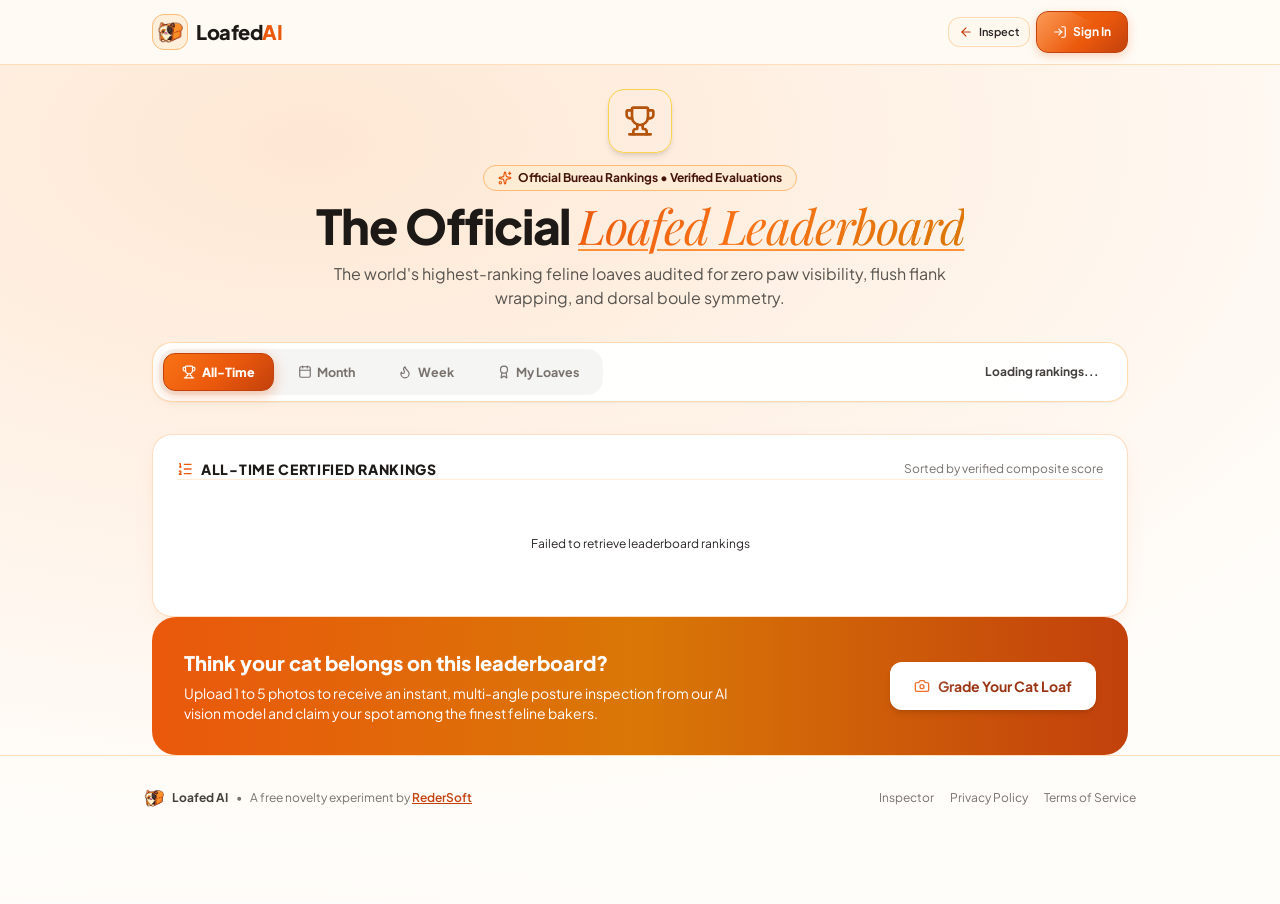
==== commit 1014c659: "Remove age prompt and fix leaderboard CSP" ====
--- a/static/leaderboard.html
+++ b/static/leaderboard.html
@@ -78,7 +78,7 @@
 
   <!-- Self-Hosted Lucide Icons -->
   <script src="/static/lucide.min.js" defer></script>
-  <script src="/static/age-gate.js?v=20261008b" defer></script>
+  <script src="/static/site-bootstrap.js?v=20261008d" defer></script>
 </head>
 <body class="text-stone-800 antialiased selection:bg-orange-200 selection:text-orange-900 pb-16">
 
@@ -1083,6 +1083,6 @@
   <!-- Hidden Canvas for Certificate Generation -->
   <canvas id="certificateCanvas" class="hidden" width="1200" height="800"></canvas>
 
-  <script src="/static/leaderboard.js?v=20261008a" defer></script>
+  <script src="/static/leaderboard.js?v=20261008b" defer></script>
 </body>
 </html>
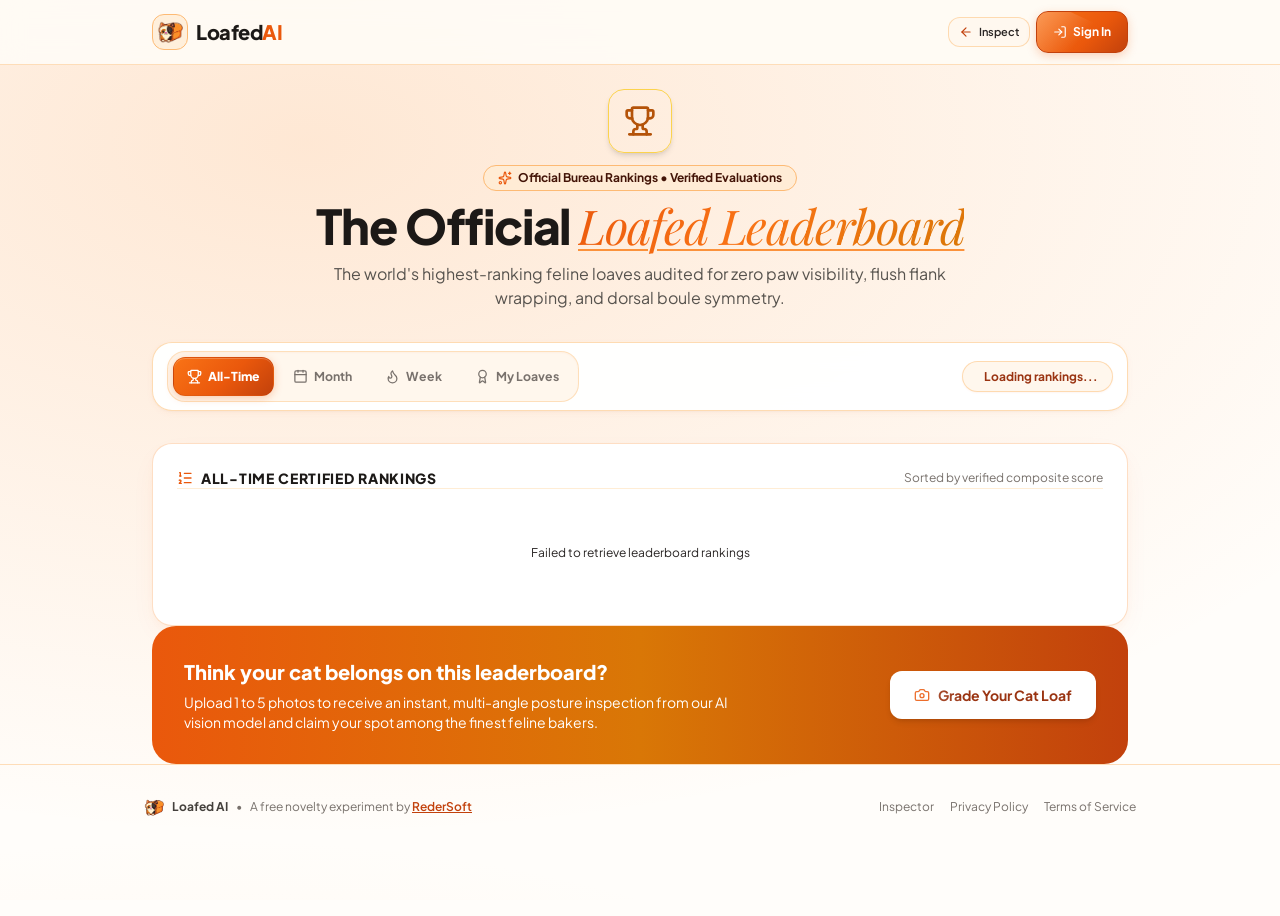
==== commit caae393a: "feat(ui): improve leaderboard filter buttons and status badge styling for desktop" ====
--- a/static/leaderboard.html
+++ b/static/leaderboard.html
@@ -46,7 +46,7 @@
 
   <!-- Core Styles -->
   <link rel="stylesheet" href="/static/tailwind.min.css">
-  <link rel="stylesheet" href="/static/style.min.css?v=20261005a">
+  <link rel="stylesheet" href="/static/style.min.css?v=20261009a">
 
   <!-- Structured Data (JSON-LD) for Search Engines -->
   <script type="application/ld+json">
@@ -191,8 +191,13 @@
         </div>
 
         <div class="leaderboard-status-info">
-          <span id="leaderboardCountText" class="text-stone-700 font-bold">Loading rankings...</span>
-          <span class="inline-block w-2 h-2 rounded-full bg-emerald-500" title="DynamoDB Live Sync"></span>
+          <div class="leaderboard-status-badge" title="DynamoDB Live Sync">
+            <span class="relative flex h-2 w-2 shrink-0">
+              <span class="animate-ping absolute inline-flex h-full w-full rounded-full bg-emerald-400 opacity-75"></span>
+              <span class="relative inline-flex rounded-full h-2 w-2 bg-emerald-500"></span>
+            </span>
+            <span id="leaderboardCountText">Loading rankings...</span>
+          </div>
         </div>
       </div>
     </div>
--- a/static/style.min.css
+++ b/static/style.min.css
@@ -1 +1 @@
-html{-webkit-text-size-adjust:100%;touch-action:manipulation;scroll-behavior:smooth;overflow-x:hidden;max-width:100%;width:100%}:root{--font-sans: "Plus Jakarta Sans", system-ui, -apple-system, sans-serif;--font-serif: "Playfair Display", Georgia, serif;--bg-cream: #fffaf4;--bg-cream-tint: #fdf5ec;--bg-card: #ffffff;--tabby-orange: #ea580c;--tabby-orange-hover: #c2410c;--tabby-ginger: #f97316;--tabby-amber: #d97706;--tabby-orange-light: #fff7ed;--tabby-orange-soft: #ffedd5;--tabby-border: #fed7aa;--tabby-border-strong: #fdba74;--crust-gold: #f97316;--toast-border: #fbd38d;--text-primary: #292524;--text-muted: #78716c}body{font-family:var(--font-sans);background-color:#fffdfa;background-image:radial-gradient(ellipse 70% 55% at 12% 8%,rgba(251,146,60,.2) 0%,transparent 70%),radial-gradient(ellipse 60% 50% at 92% 22%,rgba(253,186,116,.22) 0%,transparent 70%),radial-gradient(ellipse 75% 60% at 78% 88%,rgba(249,115,22,.14) 0%,transparent 70%),radial-gradient(ellipse 55% 45% at 8% 78%,rgba(254,215,170,.28) 0%,transparent 70%);background-size:200% 200%;background-attachment:fixed;animation:bg-swirl 28s ease-in-out infinite alternate;color:var(--text-primary);min-height:100vh;overflow-x:hidden;max-width:100%;width:100%;padding-bottom:max(4rem,env(safe-area-inset-bottom,2rem))}@keyframes bg-swirl{0%{background-position:0% 0%,100% 0%,100% 100%,0% 100%}50%{background-position:30% 40%,70% 30%,60% 70%,40% 60%}to{background-position:60% 20%,40% 60%,20% 80%,80% 30%}}.font-serif{font-family:var(--font-serif)}.auditor-field-notes{font-family:var(--font-sans);font-size:.875rem;font-style:normal;font-weight:500;line-height:1.7;letter-spacing:normal;color:#44403c}.bakery-card{background:#fff;border:1px solid rgba(251,146,60,.3);box-shadow:0 10px 30px -10px #ea580c1a,0 4px 10px -2px #f973160a;border-radius:1.25rem;transition:all .25s cubic-bezier(.16,1,.3,1)}.bakery-card:hover{border-color:#f9731673;box-shadow:0 20px 38px -10px #ea580c29,0 6px 14px -2px #f9731612}.text-tabby-gradient{background:linear-gradient(135deg,#ea580c,#f97316 45%,#d97706);-webkit-background-clip:text;-webkit-text-fill-color:transparent}.btn-tabby-primary{background:linear-gradient(135deg,#f97316,#ea580c 55%,#c2410c);color:#fff;box-shadow:0 6px 20px -3px #ea580c66;transition:all .2s cubic-bezier(.16,1,.3,1)}.btn-tabby-primary:hover{background:linear-gradient(135deg,#fb923c,#f97316,#ea580c);box-shadow:0 8px 24px -3px #ea580c80;transform:translateY(-1px)}.btn-tabby-primary:active{transform:translateY(0)}.upload-slot{position:relative;border:2px dashed #fdba74;background:linear-gradient(180deg,#fffaf5,#fff7ed);border-radius:1.25rem;transition:all .2s cubic-bezier(.16,1,.3,1);cursor:pointer;overflow:hidden}.upload-slot:hover{border-color:#ea580c;background:linear-gradient(180deg,#fff7ed,#ffedd5);box-shadow:0 10px 25px -8px #ea580c29;transform:translateY(-2px)}.upload-slot.drag-over{border-color:#ea580c;background:#ffedd5;box-shadow:0 12px 30px -6px #ea580c40;transform:scale(1.02)}.upload-slot.has-image{border-style:solid;border-color:#fb923c;background-color:#fff}.score-circle-svg{transform:rotate(-90deg);transform-origin:50% 50%}.score-circle-meter{stroke-dasharray:565.48;stroke-dashoffset:565.48;transition:stroke-dashoffset 1.8s cubic-bezier(.16,1,.3,1)}.stamp{display:inline-block;padding:.25rem .75rem;text-transform:uppercase;font-weight:800;border:3px solid currentColor;border-radius:.5rem;transform:rotate(-6deg);mask-image:linear-gradient(135deg,#000000e6,#000,#000000d9);transition:transform .2s cubic-bezier(.16,1,.3,1)}.stamp-station-wrapper{position:relative;display:inline-flex;align-items:center;justify-content:center}.cat-stamper-tool{position:absolute;left:50%;bottom:-6px;width:4.75rem;height:6rem;margin-left:-2.375rem;pointer-events:none;z-index:40;opacity:0;transform:translateY(-160px) rotate(-14deg) scale(1.1);transform-origin:50% 95%;will-change:transform,opacity}@keyframes cat-stamper-slam-and-lift{0%{opacity:0;transform:translateY(-160px) rotate(-14deg) scale(1.15)}14%{opacity:1;transform:translateY(-28px) rotate(-6deg) scale(.92,1.12)}26%{opacity:1;transform:translateY(4px) rotate(1deg) scale(1.24,.72)}38%{opacity:1;transform:translateY(1px) rotate(-1deg) scale(1.06,.94)}50%{opacity:1;transform:translateY(-18px) rotate(-3deg) scale(.96,1.06)}72%{opacity:.9;transform:translateY(-105px) rotate(-10deg) scale(1.05)}to{opacity:0;transform:translateY(-175px) rotate(-15deg) scale(1.1)}}.cat-stamper-slamming{animation:cat-stamper-slam-and-lift .78s cubic-bezier(.2,.8,.2,1) both!important}.stamp-shockwave-ring{position:absolute;left:50%;top:50%;width:3.75rem;height:3.75rem;margin-left:-1.875rem;margin-top:-1.875rem;border-radius:9999px;border:3px solid rgba(234,88,12,.85);background:radial-gradient(circle,#f9731666,#ea580c00 70%);pointer-events:none;opacity:0;transform:scale(.2);z-index:35}@keyframes stamp-shockwave-burst{0%,24%{opacity:0;transform:scale(.2)}26%{opacity:.95;transform:scale(.65)}65%{opacity:.35;transform:scale(1.85)}to{opacity:0;transform:scale(2.3)}}.stamp-shockwave-active{animation:stamp-shockwave-burst .78s cubic-bezier(.1,.8,.2,1) both}.stamp-particles-cluster{position:absolute;left:50%;top:50%;width:0;height:0;pointer-events:none;z-index:36}.stamp-ink-dot{position:absolute;width:6px;height:6px;border-radius:9999px;background-color:#ea580c;opacity:0}@keyframes stamp-particle-burst{0%,25%{opacity:0;transform:translate(0) scale(.4)}26%{opacity:1;transform:translate(var(--p-tx),var(--p-ty)) scale(1.2)}60%{opacity:.7;transform:translate(calc(var(--p-tx) * 1.3),calc(var(--p-ty) * 1.3)) scale(.8)}to{opacity:0;transform:translate(calc(var(--p-tx) * 1.5),calc(var(--p-ty) * 1.5)) scale(0)}}.p-tl{--p-tx: -24px;--p-ty: -20px}.p-tr{--p-tx: 24px;--p-ty: -18px}.p-bl{--p-tx: -20px;--p-ty: 20px}.p-br{--p-tx: 22px;--p-ty: 22px}.stamp-particles-active .stamp-ink-dot{animation:stamp-particle-burst .78s cubic-bezier(.15,.8,.25,1) both}@keyframes stamp-slam{0%,25%{opacity:0;transform:scale(1.9) rotate(-18deg)}26%{opacity:1;transform:scale(1.22) rotate(-8deg);filter:drop-shadow(0 0 10px rgba(234,88,12,.5))}45%{transform:scale(.92) rotate(-5deg)}70%{transform:scale(1.06) rotate(-7deg)}to{opacity:1;transform:scale(1) rotate(-6deg);filter:drop-shadow(0 1px 2px rgba(0,0,0,.1))}}.stamp-slam{animation:stamp-slam .78s cubic-bezier(.18,.85,.32,1.2) both!important;transform-origin:center center}@media(prefers-reduced-motion:reduce){.cat-stamper-tool,.stamp-shockwave-ring,.stamp-particles-cluster{display:none!important}.stamp-slam{animation-duration:.01ms!important;opacity:1!important;transform:none!important}}@keyframes pulse-gentle{0%,to{transform:scale(1)}50%{transform:scale(1.03)}}.animate-pulse-gentle{animation:pulse-gentle 3s infinite ease-in-out}@keyframes float-slow{0%,to{transform:translateY(0)}50%{transform:translateY(-6px)}}.animate-float{animation:float-slow 4s infinite ease-in-out}::-webkit-scrollbar{width:8px;height:8px}::-webkit-scrollbar-track{background:#fff7ed}::-webkit-scrollbar-thumb{background:#fed7aa;border-radius:4px}::-webkit-scrollbar-thumb:hover{background:#fb923c}#inspectorBay{scroll-margin-top:6rem}#loafAnglesButtons,#loafDetailsAnglesButtons{display:grid;grid-template-columns:repeat(auto-fit,minmax(min(100%,108px),1fr));overflow:visible;gap:.375rem;min-width:0}#loafAnglesButtons>button,#loafDetailsAnglesButtons>button{box-sizing:border-box;width:100%;max-width:100%;min-width:0;justify-content:center;white-space:normal;text-align:center;line-height:1.2;padding:.45rem .35rem}#loafAnglesButtons>button span,#loafDetailsAnglesButtons>button span{min-width:0;overflow-wrap:anywhere}.toast-card{pointer-events:auto;transform:translateY(12px) scale(.97);opacity:0;transition:all .28s cubic-bezier(.16,1,.3,1)}.toast-card.show{transform:translateY(0) scale(1);opacity:1}.toast-card.hide{transform:translateY(8px) scale(.95);opacity:0}:focus-visible{outline:2px solid #ea580c!important;outline-offset:2px!important}.sr-only{position:absolute!important;width:1px!important;height:1px!important;padding:0!important;margin:-1px!important;overflow:hidden!important;clip:rect(0,0,0,0)!important;white-space:nowrap!important;border-width:0!important}@media(prefers-reduced-motion:reduce){*,:before,:after{animation-duration:.01ms!important;animation-iteration-count:1!important;transition-duration:.01ms!important;scroll-behavior:auto!important}}.leaderboard-filter-bar{display:flex!important;flex-direction:column!important;gap:.75rem!important;background-color:#fffffff2!important;padding:.5rem!important;border-radius:1.25rem!important;border:1px solid rgba(254,215,170,.9)!important;box-shadow:0 1px 3px #0000000a,0 1px 2px #00000005!important;backdrop-filter:blur(8px)!important;-webkit-backdrop-filter:blur(8px)!important}@media(min-width:640px){.leaderboard-filter-bar{flex-direction:row!important;align-items:center!important;justify-content:space-between!important;padding:.375rem .75rem .375rem .375rem!important}}.leaderboard-tabs-group{display:flex!important;flex-direction:row!important;align-items:center!important;background-color:#f5f5f4!important;padding:.25rem!important;border-radius:1rem!important;gap:.25rem!important;width:100%!important}@media(min-width:640px){.leaderboard-tabs-group{width:auto!important}}.tab-filter-btn{display:inline-flex!important;align-items:center!important;justify-content:center!important;gap:.35rem!important;padding:.5rem .625rem!important;border-radius:.75rem!important;font-size:.75rem!important;font-weight:700!important;color:#78716c!important;background-color:transparent!important;border:1px solid transparent!important;transition:all .18s cubic-bezier(.16,1,.3,1)!important;cursor:pointer!important;white-space:nowrap!important;min-height:38px!important;touch-action:manipulation!important;flex:1 1 0%!important;text-align:center!important}@media(min-width:640px){.tab-filter-btn{flex:initial!important;padding:.45rem 1.15rem!important;font-size:.78125rem!important}}.tab-filter-btn:hover{background-color:#fff7ed!important;color:#1c1917!important}.tab-filter-btn.active{background:linear-gradient(135deg,#f97316,#ea580c 55%,#c2410c)!important;color:#fff!important;border:1px solid #c2410c!important;box-shadow:0 4px 14px #ea580c59!important;font-weight:800!important}.tab-filter-btn .tab-icon{width:14px!important;height:14px!important;flex-shrink:0!important;display:none!important}@media(min-width:480px){.tab-filter-btn .tab-icon{display:inline-block!important}}.leaderboard-status-info{display:flex!important;align-items:center!important;gap:.5rem!important;padding:.25rem .5rem!important;font-size:.75rem!important;font-weight:600!important;color:#57534e!important;width:100%!important;justify-content:space-between!important}@media(min-width:640px){.leaderboard-status-info{width:auto!important;justify-content:flex-end!important}}.btn-header-signin{background:linear-gradient(135deg,#f97316,#ea580c 60%,#c2410c)!important;color:#fff!important;border:1px solid #c2410c!important;border-radius:.75rem;font-weight:700;font-size:.75rem;padding:.5rem 1rem;display:inline-flex;align-items:center;gap:.4rem;min-height:42px;box-shadow:0 3px 10px #ea580c40;transition:all .2s cubic-bezier(.16,1,.3,1);cursor:pointer}.btn-header-signin:hover{background:linear-gradient(135deg,#fb923c,#f97316 60%,#ea580c)!important;box-shadow:0 6px 16px #ea580c61;transform:translateY(-1px)}.btn-header-signin:active{transform:translateY(0)}.btn-header-signin.hidden,.btn-header-signin[hidden],.hidden,[hidden],html.user-logged-in #headerSignInBtn,body.user-logged-in #headerSignInBtn,html.user-logged-in #rollSubmitBakerTagBtn,body.user-logged-in #rollSubmitBakerTagBtn{display:none!important}#submitDisplayNameInput[readonly]{background-color:#fafaf9!important;color:#57534e!important;cursor:default!important}#submitDisplayNameInput[readonly]:focus{border-color:#e7e5e4!important;box-shadow:0 1px 2px #00000008!important}.right-0{right:0!important}#headerUserDropdown{position:absolute!important;top:calc(100% + .5rem)!important;right:0!important;left:auto!important;width:14rem!important;max-width:calc(100vw - 1.25rem)!important;box-shadow:0 14px 34px -4px #00000029,0 4px 10px -2px #ea580c14!important;transform-origin:top right;z-index:50!important}@media(max-width:640px){#headerUserDropdown{right:-.25rem!important;width:min(15rem,calc(100vw - 1rem))!important;font-size:.8125rem}}.bg-orange-600{background-color:#ea580c!important}.hover\:bg-orange-700:hover{background-color:#c2410c!important}.bg-red-600{background-color:#dc2626!important;color:#fff!important}.hover\:bg-red-700:hover{background-color:#b91c1c!important;color:#fff!important}.bg-amber-600{background-color:#d97706!important}.pedestal-stage{display:flex;align-items:flex-end;justify-content:center;gap:1rem;max-width:900px;margin:0 auto 3rem;padding:0 .5rem}@media(max-width:767px){.pedestal-stage{gap:.5rem;padding:0}}.pedestal-step{display:flex;flex-direction:column;align-items:center;flex:1;max-width:280px;position:relative;transition:transform .25s cubic-bezier(.16,1,.3,1)}.pedestal-step:hover{transform:translateY(-4px)}.pedestal-step-1{order:2;z-index:10;transform:translateY(-10px)}.pedestal-step-1:hover{transform:translateY(-14px)}.pedestal-step-2{order:1;z-index:5}.pedestal-step-3{order:3;z-index:5}.pedestal-card{width:100%;background:#fff;border-radius:1.25rem 1.25rem 0 0;padding:1.25rem 1rem 1rem;box-shadow:0 8px 24px -4px #29252414;border:1px solid rgba(251,146,60,.25);border-bottom:none;display:flex;flex-direction:column;align-items:center;text-align:center;position:relative}@media(max-width:640px){.pedestal-card{padding:.75rem .4rem;border-radius:1rem 1rem 0 0}}.pedestal-step-1 .pedestal-card{border:2px solid #f59e0b;border-bottom:none;background:linear-gradient(180deg,#fffdf8,#fff);box-shadow:0 12px 32px -4px #f59e0b40}.pedestal-step-2 .pedestal-card{border:1.5px solid #cbd5e1;border-bottom:none;box-shadow:0 8px 20px -4px #64748b24}.pedestal-step-3 .pedestal-card{border:1.5px solid #fdba74;border-bottom:none;box-shadow:0 8px 20px -4px #ea580c1f}.pedestal-badge{display:inline-flex;align-items:center;gap:.35rem;padding:.25rem .65rem;border-radius:9999px;font-size:.7rem;font-weight:800;letter-spacing:.04em;text-transform:uppercase;margin-bottom:.75rem;box-shadow:0 2px 6px #0000000f}@media(max-width:640px){.pedestal-badge{padding:.15rem .4rem;font-size:.6rem;gap:.2rem;margin-bottom:.4rem}}.pedestal-badge-gold{background:linear-gradient(135deg,#fef08a,#fde047,#f59e0b);color:#78350f;border:1px solid #d97706}.pedestal-badge-silver{background:linear-gradient(135deg,#f8fafc,#e2e8f0,#cbd5e1);color:#1e293b;border:1px solid #94a3b8}.pedestal-badge-bronze{background:linear-gradient(135deg,#fff7ed,#fed7aa,#f97316);color:#7c2d12;border:1px solid #ea580c}.pedestal-photo-frame{position:relative;width:120px;height:120px;border-radius:1.25rem;overflow:hidden;margin:0 auto .75rem;cursor:pointer;background-color:#ffedd5;transition:transform .2s cubic-bezier(.16,1,.3,1)}.pedestal-photo-frame:hover{transform:scale(1.05)}@media(max-width:640px){.pedestal-photo-frame{width:80px;height:80px;border-radius:.85rem;margin-bottom:.4rem}}.pedestal-step-1 .pedestal-photo-frame{width:140px;height:140px;border:3.5px solid #f59e0b;box-shadow:0 0 16px #f59e0b66,0 8px 16px #0000001a}@media(max-width:640px){.pedestal-step-1 .pedestal-photo-frame{width:96px;height:96px;border-width:2.5px}}.pedestal-step-2 .pedestal-photo-frame{border:3px solid #94a3b8;box-shadow:0 0 12px #94a3b859,0 6px 12px #00000014}.pedestal-step-3 .pedestal-photo-frame{border:3px solid #ea580c;box-shadow:0 0 12px #ea580c4d,0 6px 12px #00000014}.pedestal-photo-frame img{width:100%;height:100%;object-fit:cover;display:block;image-rendering:auto;image-rendering:smooth;image-rendering:high-quality;backface-visibility:hidden;transform:translateZ(0)}.pedestal-stamp{position:absolute;bottom:6px;right:6px;background:#fffffff5;border:2px solid #ea580c;color:#c2410c;font-size:.65rem;font-weight:900;padding:.1rem .35rem;border-radius:.35rem;box-shadow:0 2px 6px #0000001f;transform:rotate(-4deg)}@media(max-width:640px){.pedestal-stamp{font-size:.525rem;padding:.05rem .2rem;bottom:3px;right:3px;border-width:1.5px}}.pedestal-pillar{width:100%;border-radius:0 0 1.25rem 1.25rem;display:flex;flex-direction:column;align-items:center;justify-content:center;position:relative;box-shadow:inset 0 2px 4px #fff9,0 10px 24px -4px #0000001f}@media(max-width:640px){.pedestal-pillar{border-radius:0 0 .85rem .85rem}}.pedestal-pillar-1{height:140px;background:linear-gradient(180deg,#fef3c7,#fde68a 25%,#f59e0b 80%,#d97706);border:2px solid #b45309;border-top:4px solid #fef08a}@media(max-width:640px){.pedestal-pillar-1{height:95px}}.pedestal-pillar-2{height:95px;background:linear-gradient(180deg,#f8fafc,#e2e8f0 30%,#cbd5e1 80%,#94a3b8);border:2px solid #64748b;border-top:4px solid #ffffff}@media(max-width:640px){.pedestal-pillar-2{height:65px}}.pedestal-pillar-3{height:65px;background:linear-gradient(180deg,#fff7ed,#ffedd5 30%,#fed7aa 80%,#f97316);border:2px solid #c2410c;border-top:4px solid #ffedd5}@media(max-width:640px){.pedestal-pillar-3{height:45px}}.pedestal-number{font-family:var(--font-serif);font-weight:900;line-height:1;user-select:none}.pedestal-pillar-1 .pedestal-number{font-size:3.5rem;color:#78350f;text-shadow:0 2px 0 rgba(255,255,255,.5),0 -1px 0 rgba(0,0,0,.15)}@media(max-width:640px){.pedestal-pillar-1 .pedestal-number{font-size:2.25rem}}.pedestal-pillar-2 .pedestal-number{font-size:2.75rem;color:#334155;text-shadow:0 2px 0 rgba(255,255,255,.7),0 -1px 0 rgba(0,0,0,.15)}@media(max-width:640px){.pedestal-pillar-2 .pedestal-number{font-size:1.85rem}}.pedestal-pillar-3 .pedestal-number{font-size:2.25rem;color:#7c2d12;text-shadow:0 2px 0 rgba(255,255,255,.5),0 -1px 0 rgba(0,0,0,.15)}@media(max-width:640px){.pedestal-pillar-3 .pedestal-number{font-size:1.5rem}}.pedestal-pillar-label{font-size:.65rem;font-weight:800;text-transform:uppercase;letter-spacing:.08em;opacity:.85;margin-top:.15rem}@media(max-width:640px){.pedestal-pillar-label{display:none}}.pedestal-pillar-1 .pedestal-pillar-label{color:#78350f}.pedestal-pillar-2 .pedestal-pillar-label{color:#334155}.pedestal-pillar-3 .pedestal-pillar-label{color:#7c2d12}#closeResultsSectionBtn{position:absolute!important;top:1.25rem!important;right:1.25rem!important;width:36px!important;height:36px!important;min-width:36px!important;min-height:36px!important;border-radius:.75rem!important;background:#fffffff2!important;border:1px solid rgba(251,146,60,.4)!important;color:#78716c!important;display:flex!important;align-items:center!important;justify-content:center!important;cursor:pointer!important;z-index:30!important;transition:all .2s cubic-bezier(.16,1,.3,1)!important;box-shadow:0 1px 3px #0000000d!important}#closeResultsSectionBtn:hover{background-color:#fee2e2!important;border-color:#fca5a5!important;color:#dc2626!important;transform:scale(1.06);box-shadow:0 2px 8px #dc26262e!important}#closeResultsSectionBtn:active{transform:scale(.95)}@media(max-width:640px){#closeResultsSectionBtn{top:.875rem!important;right:.875rem!important;width:32px!important;height:32px!important;min-width:32px!important;min-height:32px!important}}.scorecard-header-ribbon{padding-right:3.5rem!important}@media(max-width:640px){.scorecard-header-ribbon{padding-right:2.75rem!important}}.scorecard-main-layout{display:flex!important;flex-direction:column!important;gap:1.5rem!important;width:100%!important}@media(min-width:1024px){.scorecard-main-layout{flex-direction:row!important;align-items:center!important;justify-content:space-between!important;gap:2rem!important}}.scorecard-telemetry-cluster{display:flex!important;flex-direction:column!important;align-items:center!important;text-align:center!important;gap:1.5rem!important;width:100%!important;min-width:0!important}@media(min-width:640px){.scorecard-telemetry-cluster{flex-direction:row!important;align-items:center!important;text-align:left!important;gap:2rem!important}}@media(min-width:1024px){.scorecard-telemetry-cluster{flex:1 1 0%!important;min-width:0!important}}.scorecard-dial-wrap{flex-shrink:0!important;display:flex!important;align-items:center!important;justify-content:center!important}.scorecard-details-wrap{flex:1 1 0%!important;min-width:0!important;max-width:100%!important}.scorecard-actions-cluster{width:100%!important;display:flex!important;flex-direction:column!important;gap:.625rem!important;min-width:0!important}@media(min-width:640px)and (max-width:1023px){.scorecard-actions-cluster{display:grid!important;grid-template-columns:repeat(2,minmax(0,1fr))!important;gap:.625rem!important;margin-top:.5rem!important}}@media(min-width:1024px){.scorecard-actions-cluster{width:280px!important;min-width:280px!important;max-width:280px!important;flex-shrink:0!important;margin-top:0!important}}.scorecard-actions-cluster button,.btn-submit-leaderboard,.btn-download-cert,.btn-download-story,.btn-share-scorecard,.btn-grade-own,.btn-copy-summary,.btn-new-inspection{width:100%!important;min-height:46px!important;padding:.625rem 1rem!important;border-radius:.75rem!important;font-weight:700!important;font-size:.8125rem!important;display:inline-flex!important;align-items:center!important;justify-content:center!important;gap:.5rem!important;box-sizing:border-box!important;transition:all .2s cubic-bezier(.16,1,.3,1)!important;cursor:pointer!important;text-decoration:none!important;line-height:1.25!important;position:relative!important;overflow:hidden!important}.scorecard-actions-cluster button:active,.btn-submit-leaderboard:active,.btn-download-cert:active,.btn-download-story:active,.btn-share-scorecard:active,.btn-grade-own:active,.btn-copy-summary:active,.btn-new-inspection:active{transform:translateY(1.5px) scale(.985)!important}.btn-submit-leaderboard{background:linear-gradient(135deg,#b45309,#d97706,#ea580c 70%,#c2410c)!important;color:#fff!important;border:1.5px solid #d97706!important;box-shadow:0 4px 16px #d9770673,0 2px 4px #0000001a!important}.btn-submit-leaderboard:hover{background:linear-gradient(135deg,#d97706,#f59e0b,#ea580c 70%,#b45309)!important;box-shadow:0 6px 22px #d9770699,0 3px 6px #0000001f!important;transform:translateY(-1px)}.btn-download-cert{background:linear-gradient(135deg,#c2410c,#b45309,#9a3412)!important;color:#fff!important;border:1px solid #78350f!important;box-shadow:0 4px 16px #b4530959!important}.btn-download-cert:hover{background:linear-gradient(135deg,#ea580c,#d97706,#c2410c)!important;box-shadow:0 6px 20px #b4530973!important;transform:translateY(-1px)}.loaf-cert-download-btn{background:linear-gradient(135deg,#d97706,#ea580c)!important;color:#fff!important;border:1px solid #c2410c!important;box-shadow:0 4px 14px #c2410c4d!important}.loaf-cert-download-btn:hover{background:linear-gradient(135deg,#b45309,#c2410c)!important;box-shadow:0 6px 18px #c2410c66!important}#badgesContainer{width:100%;justify-content:center;align-content:center;gap:.75rem}#badgesContainer>*{max-width:100%;text-align:center}.btn-download-story{background:linear-gradient(135deg,#e11d48,#db2777,#f59e0b)!important;color:#fff!important;border:1px solid #be123c!important;box-shadow:0 4px 14px #e11d4859!important}.btn-download-story:hover{background:linear-gradient(135deg,#f43f5e,#ec4899,#d97706)!important;box-shadow:0 6px 18px #e11d4880!important;transform:translateY(-1px)}.btn-share-scorecard{background:linear-gradient(135deg,#d97706,#f97316,#ea580c)!important;color:#fff!important;border:1px solid #b45309!important;box-shadow:0 4px 14px #d9770659!important}.btn-share-scorecard:hover{background:linear-gradient(135deg,#f59e0b,#fb923c,#f97316)!important;box-shadow:0 6px 18px #d9770680!important;transform:translateY(-1px)}.btn-grade-own{background:linear-gradient(135deg,#ea580c,#f97316,#d97706)!important;color:#fff!important;border:1px solid #c2410c!important;box-shadow:0 4px 14px #ea580c59!important}.btn-grade-own:hover{background:linear-gradient(135deg,#f97316,#fb923c,#ea580c)!important;box-shadow:0 6px 18px #ea580c80!important;transform:translateY(-1px)}.btn-copy-summary{background-color:#fff!important;color:#292524!important;border:1.5px solid #fed7aa!important;box-shadow:0 1px 3px #0000000a!important}.btn-copy-summary:hover{background-color:#fffaf5!important;border-color:#f97316!important;color:#431407!important;box-shadow:0 3px 10px #ea580c1f!important;transform:translateY(-1px)}.btn-new-inspection{background-color:#fff7ed!important;color:#7c2d12!important;border:1.5px solid #fdba74!important;box-shadow:0 1px 3px #ea580c14!important}.btn-new-inspection:hover{background-color:#ffedd5!important;border-color:#f97316!important;color:#431407!important;box-shadow:0 3px 10px #ea580c26!important;transform:translateY(-1px)}.hidden,[hidden],button.hidden,.scorecard-actions-cluster button.hidden,.btn-submit-leaderboard.hidden,.btn-download-cert.hidden,.btn-download-story.hidden,.btn-share-scorecard.hidden,.btn-grade-own.hidden,.btn-copy-summary.hidden,.btn-new-inspection.hidden{display:none!important}.modal-icon-badge{width:52px!important;height:52px!important;min-width:52px!important;min-height:52px!important;max-width:52px!important;max-height:52px!important;border-radius:1.125rem!important;background:linear-gradient(135deg,#fff7ed,#ffedd5,#fed7aa)!important;border:1.5px solid rgba(251,146,60,.45)!important;color:#ea580c!important;display:flex!important;align-items:center!important;justify-content:center!important;margin:0 auto .875rem!important;box-shadow:0 4px 14px -2px #ea580c38,inset 0 1px 1px #ffffffe6!important;transition:transform .2s cubic-bezier(.16,1,.3,1),box-shadow .2s ease!important}.modal-icon-badge:hover{transform:scale(1.06) translateY(-1px);box-shadow:0 6px 18px -2px #ea580c4d,inset 0 1px 1px #ffffffe6!important}.modal-close-btn{position:absolute!important;top:1rem!important;right:1rem!important;width:34px!important;height:34px!important;min-width:34px!important;min-height:34px!important;border-radius:9999px!important;background-color:#fafaf9!important;border:1px solid #e7e5e4!important;color:#78716c!important;display:flex!important;align-items:center!important;justify-content:center!important;cursor:pointer!important;transition:all .2s cubic-bezier(.16,1,.3,1)!important;box-shadow:0 1px 3px #0000000a!important;z-index:20!important;padding:0!important}.modal-close-btn:after{content:"";position:absolute;inset:-6px;border-radius:9999px}.modal-close-btn:hover{background-color:#fee2e2!important;border-color:#fca5a5!important;color:#dc2626!important;transform:rotate(90deg) scale(1.08);box-shadow:0 2px 8px #dc262626!important}.modal-close-btn:active{transform:rotate(90deg) scale(.96)}.btn-google-signin{width:100%!important;min-height:48px!important;padding:.75rem 1rem!important;border-radius:.75rem!important;border:1.5px solid #e7e5e4!important;background-color:#fff!important;color:#292524!important;font-size:.875rem!important;font-weight:700!important;display:flex!important;align-items:center!important;justify-content:center!important;gap:.75rem!important;box-shadow:0 2px 6px #0000000a!important;transition:all .2s cubic-bezier(.16,1,.3,1)!important;cursor:pointer!important}.btn-google-signin:hover{background-color:#fafaf9!important;border-color:#ea580c!important;box-shadow:0 4px 14px #ea580c26!important;transform:translateY(-1px)}.btn-cognito-signin{width:100%!important;min-height:48px!important;padding:.75rem 1rem!important;border-radius:.75rem!important;background:linear-gradient(135deg,#f97316,#ea580c 60%,#c2410c)!important;color:#fff!important;border:1px solid #c2410c!important;font-size:.875rem!important;font-weight:700!important;display:flex!important;align-items:center!important;justify-content:center!important;gap:.5rem!important;box-shadow:0 4px 14px #ea580c4d!important;transition:all .2s cubic-bezier(.16,1,.3,1)!important;cursor:pointer!important}.btn-cognito-signin:hover{background:linear-gradient(135deg,#fb923c,#f97316 60%,#ea580c)!important;box-shadow:0 6px 18px #ea580c66!important;transform:translateY(-1px)}#authLeaderboardPrivacyCallout{margin-bottom:1.25rem!important}.auth-divider{position:relative!important;margin-top:1.25rem!important;margin-bottom:1.25rem!important;display:flex!important;align-items:center!important;justify-content:center!important;width:100%!important}.auth-divider-line{flex-grow:1!important;border-top:1px solid #e7e5e4!important}.auth-divider-text{background-color:#fff!important;padding:0 .875rem!important;font-size:.6875rem!important;font-weight:700!important;color:#78716c!important;text-transform:uppercase!important;letter-spacing:.06em!important;white-space:nowrap!important;flex-shrink:0!important}.auth-tabs-wrapper{display:grid!important;grid-template-columns:repeat(2,minmax(0,1fr))!important;padding:.3125rem!important;background-color:#f5f5f4!important;border-radius:.875rem!important;border:1px solid rgba(231,229,228,.8)!important;margin-bottom:1.25rem!important;gap:.25rem!important}.auth-tab-btn{min-height:40px!important;padding:.5rem .625rem!important;border-radius:.625rem!important;font-weight:700!important;font-size:.75rem!important;line-height:1.2!important;transition:all .15s ease!important;cursor:pointer!important;text-align:center!important;border:none!important;display:flex!important;align-items:center!important;justify-content:center!important}.auth-tab-prefix{display:none}@media(min-width:480px){.auth-tab-prefix{display:inline;margin-right:.25rem}}.benchmark-card{min-width:0!important;overflow:hidden!important}.benchmark-card .load-benchmark-btn,.benchmark-card .preview-cert-btn{flex:1 1 0%!important;min-width:0!important}@media(min-width:640px)and (max-width:820px){.benchmark-card .load-benchmark-btn,.benchmark-card .preview-cert-btn{padding-left:.25rem!important;padding-right:.25rem!important;font-size:10.5px!important;letter-spacing:-.025em!important;gap:.25rem!important}.benchmark-card .load-benchmark-btn i,.benchmark-card .preview-cert-btn i{width:.8rem!important;height:.8rem!important}}.auth-tab-btn.active{background-color:#fff!important;color:#1c1917!important;box-shadow:0 2px 6px #00000014!important}.auth-tab-btn:not(.active){background-color:transparent!important;color:#78716c!important}.auth-tab-btn:not(.active):hover{color:#ea580c!important;background-color:#ffedd54d!important}.auth-notice-error{background-color:#fef2f2!important;border:1px solid #fecaca!important;color:#b91c1c!important}.auth-notice-success{background-color:#f0fdf4!important;border:1px solid #bbf7d0!important;color:#15803d!important}.input-with-icon-wrapper{position:relative!important;display:flex!important;align-items:center!important;width:100%!important}.input-icon-left{position:absolute!important;left:.875rem!important;top:50%!important;transform:translateY(-50%)!important;width:1.125rem!important;height:1.125rem!important;color:#a8a29e!important;pointer-events:none!important;display:flex!important;align-items:center!important;justify-content:center!important;z-index:10!important;flex-shrink:0!important;transition:color .18s ease,transform .18s ease!important}.input-with-icon-wrapper:focus-within .input-icon-left{color:#ea580c!important;transform:translateY(-50%) scale(1.08)!important}.password-toggle-btn{position:absolute!important;right:.625rem!important;top:50%!important;transform:translateY(-50%)!important;width:2rem!important;height:2rem!important;border-radius:.5rem!important;background:transparent!important;border:none!important;color:#a8a29e!important;cursor:pointer!important;display:flex!important;align-items:center!important;justify-content:center!important;transition:color .15s ease,background-color .15s ease,transform .15s ease!important;z-index:10!important;padding:0!important}.password-toggle-btn:hover{color:#292524!important;background-color:#f5f5f4!important}.password-toggle-btn:active{transform:translateY(-50%) scale(.94)!important}.auth-input{width:100%!important;padding:.6875rem .875rem .6875rem 2.625rem!important;font-size:.875rem!important;line-height:1.25rem!important;border-radius:.75rem!important;border:1.5px solid #e7e5e4!important;background-color:#fff!important;color:#1c1917!important;transition:border-color .15s ease,box-shadow .15s ease,background-color .15s ease!important;outline:none!important;box-shadow:0 1px 2px #00000008!important}.auth-input.has-toggle{padding-right:2.75rem!important}.auth-input:hover{border-color:#d6d3d1!important}.auth-input:focus{background-color:#fff!important;border-color:#ea580c!important;box-shadow:0 0 0 3px #ea580c2e!important}.btn-action-primary{min-height:44px!important;padding:.6rem 1.25rem!important;border-radius:.75rem!important;background:linear-gradient(135deg,#f97316,#ea580c 60%,#c2410c)!important;color:#fff!important;border:1px solid #c2410c!important;font-size:.8125rem!important;font-weight:700!important;display:inline-flex!important;align-items:center!important;justify-content:center!important;gap:.5rem!important;box-shadow:0 4px 12px #ea580c40!important;transition:all .2s cubic-bezier(.16,1,.3,1)!important;cursor:pointer!important}.btn-action-primary:hover:not(:disabled){background:linear-gradient(135deg,#fb923c,#f97316 60%,#ea580c)!important;box-shadow:0 6px 16px #ea580c59!important;transform:translateY(-1px)}.btn-action-primary:disabled{opacity:.5!important;cursor:not-allowed!important}.modal-thumb{width:64px!important;height:64px!important;min-width:64px!important;min-height:64px!important;border-radius:.75rem!important;object-fit:cover!important;border:1px solid #fed7aa!important}.shimmer-btn{position:relative!important;overflow:hidden!important}.shimmer-btn:after{content:"";position:absolute;top:-60%;left:-130%;width:200%;height:220%;background:linear-gradient(105deg,transparent 20%,rgba(255,255,255,.32) 50%,transparent 80%);transform:rotate(25deg);animation:shimmer-sweep 3.6s cubic-bezier(.4,0,.2,1) infinite;pointer-events:none}@keyframes shimmer-sweep{0%{transform:translate(-100%) rotate(25deg)}35%,to{transform:translate(120%) rotate(25deg)}}.btn-tactile{transition:transform .15s cubic-bezier(.16,1,.3,1),box-shadow .15s cubic-bezier(.16,1,.3,1)!important}.btn-tactile:active{transform:translateY(1.5px) scale(.982)!important}@keyframes hearth-glow{0%,to{box-shadow:0 0 25px -4px #f973163d,0 20px 38px -10px #ea580c24;border-color:#fb923ca6;background-color:#fff}50%{box-shadow:0 0 48px 8px #ea580c61,0 24px 44px -8px #ea580c42;border-color:#ea580ce6;background-color:#fffaf5}}.hearth-oven-active{animation:hearth-glow 2.2s ease-in-out infinite!important}#loadingProgressBar{position:relative!important;overflow:hidden!important}#loadingProgressBar:after{content:"";position:absolute;inset:0;background:linear-gradient(90deg,transparent 0%,rgba(255,255,255,.5) 50%,transparent 100%);animation:progress-shimmer 1.6s ease-in-out infinite;pointer-events:none}@keyframes progress-shimmer{0%{transform:translate(-100%)}to{transform:translate(100%)}}@keyframes step-slide-in{0%{opacity:0;transform:translateY(4px)}to{opacity:1;transform:translateY(0)}}.loading-step-item{animation:step-slide-in .24s cubic-bezier(.16,1,.3,1) forwards}.oven-animation-container{position:relative;width:170px;height:170px;margin:0 auto .75rem;display:flex;align-items:center;justify-content:center}@media(min-width:640px){.oven-animation-container{width:200px;height:200px;margin-bottom:1rem}}.cartoon-oven-img{width:100%;height:100%;object-fit:contain;filter:drop-shadow(0 12px 24px rgba(234,88,12,.25));animation:oven-bake-squash 3.2s ease-in-out infinite;transform-origin:bottom center}@keyframes oven-bake-squash{0%,to{transform:translateY(0) scale(1)}30%{transform:translateY(-5px) scale(.98,1.02)}65%{transform:translateY(2px) scale(1.025,.975)}}.oven-glow-halo{position:absolute;top:60%;left:58%;transform:translate(-50%,-50%);width:105px;height:105px;background:radial-gradient(circle,rgba(251,146,60,.65) 0%,rgba(245,158,11,.35) 50%,transparent 75%);border-radius:50%;filter:blur(14px);z-index:1;pointer-events:none;animation:oven-glow-pulse 2s ease-in-out infinite alternate}@keyframes oven-glow-pulse{0%{opacity:.5;transform:translate(-50%,-50%) scale(.85)}to{opacity:1;transform:translate(-50%,-50%) scale(1.18)}}.steam-cloud{position:absolute;top:6px;left:50%;width:10px;height:10px;z-index:20;pointer-events:none}.steam-puff{position:absolute;background:radial-gradient(circle,rgba(255,247,237,.92) 0%,rgba(254,215,170,.5) 55%,transparent 100%);border-radius:50%;filter:blur(3px);opacity:0}.steam-puff-1{width:20px;height:20px;left:-8px;animation:steam-float-1 2.8s cubic-bezier(.4,0,.2,1) infinite}.steam-puff-2{width:26px;height:26px;left:4px;animation:steam-float-2 3.2s cubic-bezier(.4,0,.2,1) infinite 1s}.steam-puff-3{width:18px;height:18px;left:-4px;animation:steam-float-3 2.6s cubic-bezier(.4,0,.2,1) infinite 1.9s}@keyframes steam-float-1{0%{transform:translateY(6px) translate(0) scale(.5);opacity:0}25%{opacity:.8}to{transform:translateY(-44px) translate(-12px) scale(1.6);opacity:0}}@keyframes steam-float-2{0%{transform:translateY(6px) translate(0) scale(.6);opacity:0}30%{opacity:.85}to{transform:translateY(-52px) translate(14px) scale(1.8);opacity:0}}@keyframes steam-float-3{0%{transform:translateY(6px) translate(0) scale(.4);opacity:0}20%{opacity:.75}to{transform:translateY(-38px) translate(-4px) scale(1.4);opacity:0}}.oven-chamber-portal{position:absolute;top:58.64%;left:58.25%;transform:translate(-50%,-50%);width:92px;height:92px;border-radius:50%;overflow:hidden;z-index:5;background:radial-gradient(circle at 50% 50%,#fef3c7,#fde68a 30%,#f59e0b,#c2410c);box-shadow:inset 0 0 16px #c2410c73}.oven-photo-stage{position:absolute;inset:0;display:flex;align-items:center;justify-content:center;z-index:6;border-radius:50%;overflow:hidden;animation:slide-loaf-into-oven 1.4s cubic-bezier(.22,1,.36,1) forwards}.oven-photo-stage.sliding{animation:none}.oven-cat-photo{width:100%;height:100%;object-fit:cover;object-position:center;border-radius:50%;transform:scale(.96);transition:opacity .5s ease,transform .5s ease}.oven-hearth-sheen{position:absolute;inset:0;border-radius:50%;pointer-events:none;z-index:7;background:radial-gradient(circle at 60% 40%,#fed7aa40,#fb923c59 60%,#c2410c8c);mix-blend-mode:multiply;animation:hearth-flame-flicker 2.4s ease-in-out infinite alternate}@keyframes slide-loaf-into-oven{0%{transform:translate(-140%,60%) scale(1.35) rotate(-14deg);opacity:0}20%{opacity:1}60%{transform:translate(0) scale(1.05) rotate(0)}75%{transform:translate(0) scale(.96)}90%{transform:translate(0) scale(1.02)}to{transform:translate(0) scale(1) rotate(0);opacity:1}}@keyframes hearth-flame-flicker{0%{opacity:.6}50%{opacity:.9}to{opacity:.65}}img,video,canvas{max-width:100%;height:auto}@media screen and (max-width:640px){input,select,textarea,.auth-input{font-size:16px!important}#authModal .bakery-card,#profileModal .bakery-card,#deleteAccountModal .bakery-card,#sampleCertModal .bakery-card,#submitLeaderboardModal .bakery-card,#reportModal .bakery-card,#confirmActionModal .bakery-card,#copyLinkModal .bakery-card{max-height:92vh;overflow-y:auto;width:100%;margin-left:auto;margin-right:auto}.pedestal-stage{gap:.35rem;padding:0;width:100%;max-width:100%;overflow-x:hidden}.pedestal-step{min-width:0!important;flex:1 1 0%!important;max-width:33.333%!important}.pedestal-photo-frame{width:72px!important;height:72px!important;border-radius:.75rem!important;margin-bottom:.3rem!important}.pedestal-step-1 .pedestal-photo-frame{width:86px!important;height:86px!important;border-width:2.5px!important}.pedestal-card{padding:.5rem .25rem!important;border-radius:.85rem .85rem 0 0!important}}.tag-generator-btn{display:inline-flex;align-items:center;gap:.35rem;padding:.25rem .6rem;border-radius:.625rem;font-size:11px;font-weight:700;color:#c2410c;background-color:#fff7ed;border:1px solid #fdba74;cursor:pointer;transition:all .15s ease-in-out;box-shadow:0 1px 2px #ea580c0d;user-select:none}.tag-generator-btn:hover{background-color:#ffedd5;border-color:#fb923c;color:#9a3412;transform:translateY(-.5px);box-shadow:0 2px 4px #ea580c1f}.tag-generator-btn:active{transform:translateY(1px) scale(.97)}.tag-generator-btn.rolling i{animation:dice-spin .45s cubic-bezier(.34,1.56,.64,1)}@keyframes dice-spin{0%{transform:rotate(0) scale(.9)}50%{transform:rotate(180deg) scale(1.25)}to{transform:rotate(360deg) scale(1)}}.ortho-photo-img{image-rendering:auto;image-rendering:-webkit-optimize-contrast;image-rendering:high-quality;backface-visibility:hidden;transform:translateZ(0)}.loaf-loading-bar-sweep{width:45%;position:absolute;top:0;bottom:0;border-radius:9999px;animation:loaf-bar-sweep 1.35s cubic-bezier(.4,0,.2,1) infinite}@keyframes loaf-bar-sweep{0%{left:-45%;width:25%}50%{width:55%}to{left:100%;width:25%}}.pedestal-card{transition:transform .18s cubic-bezier(.16,1,.3,1),box-shadow .18s ease}.pedestal-card:active{transform:scale(.975)}.leaderboard-entry-row{transition:transform .15s cubic-bezier(.16,1,.3,1),border-color .15s ease,box-shadow .15s ease}.leaderboard-entry-row:active{transform:scale(.99)}.loaf-loader-wrap{position:relative;width:58px;height:58px;margin:0 auto 12px;display:flex;align-items:center;justify-content:center}.loaf-loader-ring{position:absolute;inset:0;width:100%;height:100%;animation:loaf-ring-spin 1.25s linear infinite}@keyframes loaf-ring-spin{0%{transform:rotate(0)}to{transform:rotate(360deg)}}.loaf-mascot-center{width:40px;height:40px;border-radius:9999px;background:radial-gradient(circle at 35% 30%,#fffbf5,#ffedd5 65%,#fed7aa);display:flex;align-items:center;justify-content:center;box-shadow:inset 0 1px 2px #ffffffe6,0 2px 8px #ea580c26;border:1.5px solid rgba(251,146,60,.5);animation:loaf-breathe 2s ease-in-out infinite;position:relative;z-index:1}@keyframes loaf-breathe{0%,to{transform:scale(1)}50%{transform:scale(1.08) translateY(-1px)}}.loaf-steam-container{position:absolute;top:-8px;left:50%;transform:translate(-50%);width:28px;height:14px;pointer-events:none;z-index:2}.loaf-steam-wisp{position:absolute;bottom:0;width:5px;height:5px;border-radius:9999px;background:#ea580c59;filter:blur(.5px);animation:loaf-steam-rise 1.8s ease-out infinite}.loaf-steam-wisp.wisp-1{left:4px;animation-delay:0s}.loaf-steam-wisp.wisp-2{left:12px;animation-delay:.6s}.loaf-steam-wisp.wisp-3{left:20px;animation-delay:1.2s}@keyframes loaf-steam-rise{0%{opacity:0;transform:translateY(0) scale(.6)}30%{opacity:.75}to{opacity:0;transform:translateY(-14px) scale(1.4)}}.leaderboard-photo-frame{position:relative;width:3.5rem;height:3.5rem;border-radius:.875rem;overflow:hidden;border:1.5px solid rgba(251,146,60,.45);background-color:#fff7ed;flex-shrink:0;box-shadow:0 1px 3px #0000000d}@media(min-width:640px){.leaderboard-photo-frame{width:5rem;height:5rem;border-radius:1.125rem;border-width:2px;box-shadow:0 2px 6px #0000000f}}.leaderboard-photo-img{width:100%;height:100%;object-fit:cover;display:block;image-rendering:auto;image-rendering:smooth;image-rendering:high-quality;backface-visibility:hidden;transform:translateZ(0);transition:transform .22s cubic-bezier(.16,1,.3,1)}.leaderboard-entry-row:hover .leaderboard-photo-img{transform:scale(1.05) translateZ(0)}.benchmark-card img,#loafDetailsPhoto,.loaf-card-photo-img{image-rendering:auto;image-rendering:smooth;image-rendering:high-quality;backface-visibility:hidden;transform:translateZ(0)}#openHistoryBtn.has-new-entry{animation:history-btn-halo-pulse 2.2s ease-in-out infinite;position:relative;border-color:#f97316!important}#openHistoryBtn.has-new-entry i[data-lucide=history]{animation:history-clock-glow-flash 1.6s ease-in-out infinite;transform-origin:center center;display:inline-block}#openHistoryBtn.has-new-entry #historyBadgeCount{animation:history-badge-glow 1.6s ease-in-out infinite}#openHistoryBtn.has-new-entry:after{content:"";position:absolute;top:-3px;right:-3px;width:9px;height:9px;border-radius:9999px;background-color:#ea580c;border:2px solid #ffffff;box-shadow:0 0 6px #ea580cd9;animation:history-pip-pulse 1.4s ease-in-out infinite;pointer-events:none}@keyframes history-btn-halo-pulse{0%,to{border-color:#fb923cb3;background-color:#fff7ed;box-shadow:0 0 #ea580c66,0 1px 3px #0000000d}50%{border-color:#ea580c;background-color:#ffedd5;box-shadow:0 0 12px 2px #ea580c66,0 0 0 3px #fb923c40}}@keyframes history-clock-glow-flash{0%,to{transform:scale(1) rotate(0);color:#c2410c;filter:drop-shadow(0 0 0 transparent)}25%{transform:scale(1.18) rotate(-14deg);color:#ea580c;filter:drop-shadow(0 0 4px rgba(234,88,12,.6))}50%{transform:scale(1.28) rotate(12deg);color:#f59e0b;filter:drop-shadow(0 0 8px rgba(245,158,11,.9))}75%{transform:scale(1.14) rotate(-6deg);color:#ea580c;filter:drop-shadow(0 0 4px rgba(234,88,12,.5))}}@keyframes history-badge-glow{0%,to{background-color:#ea580c;color:#fff;border-color:#c2410c;transform:scale(1)}50%{background-color:#f59e0b;color:#451a03;border-color:#d97706;transform:scale(1.14);box-shadow:0 0 8px #f59e0bb3}}@keyframes history-pip-pulse{0%,to{transform:scale(1);opacity:1}50%{transform:scale(1.35);opacity:.85;box-shadow:0 0 10px #ea580c}}
+html{-webkit-text-size-adjust:100%;touch-action:manipulation;scroll-behavior:smooth;overflow-x:hidden;max-width:100%;width:100%}:root{--font-sans:'Plus Jakarta Sans',system-ui,-apple-system,sans-serif;--font-serif:'Playfair Display',Georgia,serif;--bg-cream:#fffaf4;--bg-cream-tint:#fdf5ec;--bg-card:#ffffff;--tabby-orange:#ea580c;--tabby-orange-hover:#c2410c;--tabby-ginger:#f97316;--tabby-amber:#d97706;--tabby-orange-light:#fff7ed;--tabby-orange-soft:#ffedd5;--tabby-border:#fed7aa;--tabby-border-strong:#fdba74;--crust-gold:#f97316;--toast-border:#fbd38d;--text-primary:#292524;--text-muted:#78716c}body{font-family:var(--font-sans);background-color:#fffdfa;background-image:radial-gradient(ellipse 70% 55% at 12% 8%,rgba(251,146,60,.2) 0,transparent 70%),radial-gradient(ellipse 60% 50% at 92% 22%,rgba(253,186,116,.22) 0,transparent 70%),radial-gradient(ellipse 75% 60% at 78% 88%,rgba(249,115,22,.14) 0,transparent 70%),radial-gradient(ellipse 55% 45% at 8% 78%,rgba(254,215,170,.28) 0,transparent 70%);background-size:200% 200%;background-attachment:fixed;animation:bg-swirl 28s ease-in-out infinite alternate;color:var(--text-primary);min-height:100vh;overflow-x:hidden;max-width:100%;width:100%;padding-bottom:max(4rem,env(safe-area-inset-bottom,2rem))}@keyframes bg-swirl{0%{background-position:0 0,100% 0,100% 100%,0 100%}50%{background-position:30% 40%,70% 30%,60% 70%,40% 60%}100%{background-position:60% 20%,40% 60%,20% 80%,80% 30%}}.font-serif{font-family:var(--font-serif)}.auditor-field-notes{font-family:var(--font-sans);font-size:.875rem;font-style:normal;font-weight:500;line-height:1.7;letter-spacing:normal;color:#44403c}.bakery-card{background:#fff;border:1px solid rgba(251,146,60,.3);box-shadow:0 10px 30px -10px rgba(234,88,12,.1),0 4px 10px -2px rgba(249,115,22,.04);border-radius:1.25rem;transition:all .25s cubic-bezier(.16, 1, .3, 1)}.bakery-card:hover{border-color:rgba(249,115,22,.45);box-shadow:0 20px 38px -10px rgba(234,88,12,.16),0 6px 14px -2px rgba(249,115,22,.07)}.text-tabby-gradient{background:linear-gradient(135deg,#ea580c 0,#f97316 45%,#d97706 100%);-webkit-background-clip:text;-webkit-text-fill-color:transparent}.btn-tabby-primary{background:linear-gradient(135deg,#f97316 0,#ea580c 55%,#c2410c 100%);color:#fff;box-shadow:0 6px 20px -3px rgba(234,88,12,.4);transition:all .2s cubic-bezier(.16, 1, .3, 1)}.btn-tabby-primary:hover{background:linear-gradient(135deg,#fb923c 0,#f97316 50%,#ea580c 100%);box-shadow:0 8px 24px -3px rgba(234,88,12,.5);transform:translateY(-1px)}.btn-tabby-primary:active{transform:translateY(0)}.upload-slot{position:relative;border:2px dashed #fdba74;background:linear-gradient(180deg,#fffaf5 0,#fff7ed 100%);border-radius:1.25rem;transition:all .2s cubic-bezier(.16, 1, .3, 1);cursor:pointer;overflow:hidden}.upload-slot:hover{border-color:#ea580c;background:linear-gradient(180deg,#fff7ed 0,#ffedd5 100%);box-shadow:0 10px 25px -8px rgba(234,88,12,.16);transform:translateY(-2px)}.upload-slot.drag-over{border-color:#ea580c;background:#ffedd5;box-shadow:0 12px 30px -6px rgba(234,88,12,.25);transform:scale(1.02)}.upload-slot.has-image{border-style:solid;border-color:#fb923c;background-color:#fff}.score-circle-svg{transform:rotate(-90deg);transform-origin:50% 50%}.score-circle-meter{stroke-dasharray:565.48;stroke-dashoffset:565.48;transition:stroke-dashoffset 1.8s cubic-bezier(.16, 1, .3, 1)}.stamp{display:inline-block;padding:.25rem .75rem;text-transform:uppercase;font-weight:800;border:3px solid currentColor;border-radius:.5rem;transform:rotate(-6deg);mask-image:linear-gradient(135deg,rgba(0,0,0,0.9) 0%,rgba(0,0,0,1) 50%,rgba(0,0,0,0.85) 100%);transition:transform .2s cubic-bezier(.16, 1, .3, 1)}.stamp-station-wrapper{position:relative;display:inline-flex;align-items:center;justify-content:center}.cat-stamper-tool{position:absolute;left:50%;bottom:-6px;width:4.75rem;height:6rem;margin-left:-2.375rem;pointer-events:none;z-index:40;opacity:0;transform:translateY(-160px) rotate(-14deg) scale(1.1);transform-origin:50% 95%;will-change:transform,opacity}@keyframes cat-stamper-slam-and-lift{0%{opacity:0;transform:translateY(-160px) rotate(-14deg) scale(1.15,1.15)}14%{opacity:1;transform:translateY(-28px) rotate(-6deg) scale(.92,1.12)}26%{opacity:1;transform:translateY(4px) rotate(1deg) scale(1.24,.72)}38%{opacity:1;transform:translateY(1px) rotate(-1deg) scale(1.06,.94)}50%{opacity:1;transform:translateY(-18px) rotate(-3deg) scale(.96,1.06)}72%{opacity:.9;transform:translateY(-105px) rotate(-10deg) scale(1.05)}100%{opacity:0;transform:translateY(-175px) rotate(-15deg) scale(1.1)}}.cat-stamper-slamming{animation:cat-stamper-slam-and-lift .78s cubic-bezier(.2,.8,.2,1) both!important}.stamp-shockwave-ring{position:absolute;left:50%;top:50%;width:3.75rem;height:3.75rem;margin-left:-1.875rem;margin-top:-1.875rem;border-radius:9999px;border:3px solid rgba(234,88,12,.85);background:radial-gradient(circle,rgba(249,115,22,.4) 0,rgba(234,88,12,0) 70%);pointer-events:none;opacity:0;transform:scale(.2);z-index:35}@keyframes stamp-shockwave-burst{0%,24%{opacity:0;transform:scale(.2)}26%{opacity:.95;transform:scale(.65)}65%{opacity:.35;transform:scale(1.85)}100%{opacity:0;transform:scale(2.3)}}.stamp-shockwave-active{animation:stamp-shockwave-burst .78s cubic-bezier(.1,.8,.2,1) both}.stamp-particles-cluster{position:absolute;left:50%;top:50%;width:0;height:0;pointer-events:none;z-index:36}.stamp-ink-dot{position:absolute;width:6px;height:6px;border-radius:9999px;background-color:#ea580c;opacity:0}@keyframes stamp-particle-burst{0%,25%{opacity:0;transform:translate(0,0) scale(.4)}26%{opacity:1;transform:translate(var(--p-tx),var(--p-ty)) scale(1.2)}60%{opacity:.7;transform:translate(calc(var(--p-tx) * 1.3),calc(var(--p-ty) * 1.3)) scale(.8)}100%{opacity:0;transform:translate(calc(var(--p-tx) * 1.5),calc(var(--p-ty) * 1.5)) scale(0)}}.p-tl{--p-tx:-24px;--p-ty:-20px}.p-tr{--p-tx:24px;--p-ty:-18px}.p-bl{--p-tx:-20px;--p-ty:20px}.p-br{--p-tx:22px;--p-ty:22px}.stamp-particles-active .stamp-ink-dot{animation:stamp-particle-burst .78s cubic-bezier(.15,.8,.25,1) both}@keyframes stamp-slam{0%,25%{opacity:0;transform:scale(1.9) rotate(-18deg)}26%{opacity:1;transform:scale(1.22) rotate(-8deg);filter:drop-shadow(0 0 10px rgba(234, 88, 12, .5))}45%{transform:scale(.92) rotate(-5deg)}70%{transform:scale(1.06) rotate(-7deg)}100%{opacity:1;transform:scale(1) rotate(-6deg);filter:drop-shadow(0 1px 2px rgba(0, 0, 0, .1))}}.stamp-slam{animation:stamp-slam .78s cubic-bezier(.18,.85,.32,1.2) both!important;transform-origin:center center}@media (prefers-reduced-motion:reduce){.cat-stamper-tool,.stamp-particles-cluster,.stamp-shockwave-ring{display:none!important}.stamp-slam{animation-duration:0s!important;opacity:1!important;transform:none!important}}@keyframes pulse-gentle{0%,100%{transform:scale(1)}50%{transform:scale(1.03)}}.animate-pulse-gentle{animation:pulse-gentle 3s infinite ease-in-out}@keyframes float-slow{0%,100%{transform:translateY(0)}50%{transform:translateY(-6px)}}.animate-float{animation:float-slow 4s infinite ease-in-out}::-webkit-scrollbar{width:8px;height:8px}::-webkit-scrollbar-track{background:#fff7ed}::-webkit-scrollbar-thumb{background:#fed7aa;border-radius:4px}::-webkit-scrollbar-thumb:hover{background:#fb923c}#inspectorBay{scroll-margin-top:6rem}#loafAnglesButtons,#loafDetailsAnglesButtons{display:grid;grid-template-columns:repeat(auto-fit,minmax(min(100%,108px),1fr));overflow:visible;gap:.375rem;min-width:0}#loafAnglesButtons>button,#loafDetailsAnglesButtons>button{box-sizing:border-box;width:100%;max-width:100%;min-width:0;justify-content:center;white-space:normal;text-align:center;line-height:1.2;padding:.45rem .35rem}#loafAnglesButtons>button span,#loafDetailsAnglesButtons>button span{min-width:0;overflow-wrap:anywhere}.toast-card{pointer-events:auto;transform:translateY(12px) scale(.97);opacity:0;transition:all .28s cubic-bezier(.16, 1, .3, 1)}.toast-card.show{transform:translateY(0) scale(1);opacity:1}.toast-card.hide{transform:translateY(8px) scale(.95);opacity:0}:focus-visible{outline:2px solid #ea580c!important;outline-offset:2px!important}.sr-only{position:absolute!important;width:1px!important;height:1px!important;padding:0!important;margin:-1px!important;overflow:hidden!important;clip:rect(0,0,0,0)!important;white-space:nowrap!important;border-width:0!important}@media (prefers-reduced-motion:reduce){*,::after,::before{animation-duration:0s!important;animation-iteration-count:1!important;transition-duration:0s!important;scroll-behavior:auto!important}}.leaderboard-filter-bar{display:flex!important;flex-direction:column!important;gap:.75rem!important;background-color:rgba(255,255,255,.96)!important;padding:.5rem!important;border-radius:1.25rem!important;border:1px solid rgba(254,215,170,.9)!important;box-shadow:0 1px 3px rgba(0,0,0,.04),0 1px 2px rgba(0,0,0,.02)!important;backdrop-filter:blur(12px)!important;-webkit-backdrop-filter:blur(12px)!important}@media (min-width:640px){.leaderboard-filter-bar{flex-direction:row!important;align-items:center!important;justify-content:space-between!important;padding:.5rem .875rem!important;box-shadow:0 2px 8px -2px rgba(234,88,12,.08),0 1px 3px rgba(0,0,0,.03)!important}}.leaderboard-tabs-group{display:flex!important;flex-direction:row!important;align-items:center!important;background-color:#fff7ed!important;padding:.25rem!important;border-radius:1rem!important;border:1px solid rgba(254,215,170,.75)!important;gap:.25rem!important;width:100%!important}@media (min-width:640px){.leaderboard-tabs-group{width:auto!important;padding:.3125rem!important;border-radius:1.125rem!important;gap:.35rem!important;box-shadow:inset 0 1px 2px rgba(234,88,12,.04)!important}}.tab-filter-btn{display:inline-flex!important;align-items:center!important;justify-content:center!important;gap:.35rem!important;padding:.5rem .625rem!important;border-radius:.75rem!important;font-size:.75rem!important;font-weight:700!important;color:#78716c!important;background-color:transparent!important;border:1px solid transparent!important;transition:all .18s cubic-bezier(.16, 1, .3, 1)!important;cursor:pointer!important;white-space:nowrap!important;min-height:38px!important;touch-action:manipulation!important;flex:1 1 0%!important;text-align:center!important;user-select:none!important}@media (min-width:640px){.tab-filter-btn{flex:initial!important;padding:.5rem 1.25rem!important;font-size:.8125rem!important;font-weight:700!important;border-radius:.8125rem!important;min-height:42px!important;gap:.45rem!important}}.tab-filter-btn:hover:not(.active){background-color:#fff!important;color:#c2410c!important;border-color:rgba(254,215,170,.9)!important;box-shadow:0 1px 4px rgba(234,88,12,.1)!important}.tab-filter-btn:active{transform:translateY(1px) scale(.98)!important}.tab-filter-btn.active{background:linear-gradient(135deg,#f97316 0,#ea580c 55%,#c2410c 100%)!important;color:#fff!important;border:1px solid rgba(194,65,12,.4)!important;box-shadow:0 2px 8px rgba(234,88,12,.28),inset 0 1px 0 rgba(255,255,255,.22)!important;font-weight:800!important}.tab-filter-btn .tab-icon{width:14px!important;height:14px!important;flex-shrink:0!important;display:none!important;transition:transform .18s ease!important}@media (min-width:480px){.tab-filter-btn .tab-icon{display:inline-block!important}}@media (min-width:640px){.tab-filter-btn .tab-icon{width:15px!important;height:15px!important}}.tab-filter-btn:hover:not(.active) .tab-icon{transform:scale(1.1)!important}.tab-filter-btn.active .tab-icon{color:#fff!important}.leaderboard-status-info{display:flex!important;align-items:center!important;padding:.25rem .25rem!important;width:100%!important;justify-content:flex-end!important}@media (min-width:640px){.leaderboard-status-info{width:auto!important;padding:0!important}}.leaderboard-status-badge{display:inline-flex!important;align-items:center!important;gap:.5rem!important;padding:.35rem .85rem!important;border-radius:9999px!important;background-color:#fff7ed!important;border:1px solid rgba(254,215,170,.9)!important;font-size:.75rem!important;font-weight:700!important;color:#9a3412!important;box-shadow:0 1px 2px rgba(234,88,12,.05)!important;white-space:nowrap!important}.btn-header-signin{background:linear-gradient(135deg,#f97316 0,#ea580c 60%,#c2410c 100%)!important;color:#fff!important;border:1px solid #c2410c!important;border-radius:.75rem;font-weight:700;font-size:.75rem;padding:.5rem 1rem;display:inline-flex;align-items:center;gap:.4rem;min-height:42px;box-shadow:0 3px 10px rgba(234,88,12,.25);transition:all .2s cubic-bezier(.16, 1, .3, 1);cursor:pointer}.btn-header-signin:hover{background:linear-gradient(135deg,#fb923c 0,#f97316 60%,#ea580c 100%)!important;box-shadow:0 6px 16px rgba(234,88,12,.38);transform:translateY(-1px)}.btn-header-signin:active{transform:translateY(0)}.btn-header-signin.hidden,.btn-header-signin[hidden]{display:none!important}.hidden,[hidden]{display:none!important}body.user-logged-in #headerSignInBtn,html.user-logged-in #headerSignInBtn{display:none!important}body.user-logged-in #rollSubmitBakerTagBtn,html.user-logged-in #rollSubmitBakerTagBtn{display:none!important}#submitDisplayNameInput[readonly]{background-color:#fafaf9!important;color:#57534e!important;cursor:default!important}#submitDisplayNameInput[readonly]:focus{border-color:#e7e5e4!important;box-shadow:0 1px 2px rgba(0,0,0,.03)!important}.right-0{right:0!important}#headerUserDropdown{position:absolute!important;top:calc(100% + .5rem)!important;right:0!important;left:auto!important;width:14rem!important;max-width:calc(100vw - 1.25rem)!important;box-shadow:0 14px 34px -4px rgba(0,0,0,.16),0 4px 10px -2px rgba(234,88,12,.08)!important;transform-origin:top right;z-index:50!important}@media (max-width:640px){#headerUserDropdown{right:-.25rem!important;width:min(15rem,calc(100vw - 1rem))!important;font-size:.8125rem}}.bg-orange-600{background-color:#ea580c!important}.hover\:bg-orange-700:hover{background-color:#c2410c!important}.bg-red-600{background-color:#dc2626!important;color:#fff!important}.hover\:bg-red-700:hover{background-color:#b91c1c!important;color:#fff!important}.bg-amber-600{background-color:#d97706!important}.pedestal-stage{display:flex;align-items:flex-end;justify-content:center;gap:1rem;max-width:900px;margin:0 auto 3rem auto;padding:0 .5rem}@media (max-width:767px){.pedestal-stage{gap:.5rem;padding:0}}.pedestal-step{display:flex;flex-direction:column;align-items:center;flex:1;max-width:280px;position:relative;transition:transform .25s cubic-bezier(.16, 1, .3, 1)}.pedestal-step:hover{transform:translateY(-4px)}.pedestal-step-1{order:2;z-index:10;transform:translateY(-10px)}.pedestal-step-1:hover{transform:translateY(-14px)}.pedestal-step-2{order:1;z-index:5}.pedestal-step-3{order:3;z-index:5}.pedestal-card{width:100%;background:#fff;border-radius:1.25rem 1.25rem 0 0;padding:1.25rem 1rem 1rem 1rem;box-shadow:0 8px 24px -4px rgba(41,37,36,.08);border:1px solid rgba(251,146,60,.25);border-bottom:none;display:flex;flex-direction:column;align-items:center;text-align:center;position:relative}@media (max-width:640px){.pedestal-card{padding:.75rem .4rem;border-radius:1rem 1rem 0 0}}.pedestal-step-1 .pedestal-card{border:2px solid #f59e0b;border-bottom:none;background:linear-gradient(180deg,#fffdf8 0,#fff 100%);box-shadow:0 12px 32px -4px rgba(245,158,11,.25)}.pedestal-step-2 .pedestal-card{border:1.5px solid #cbd5e1;border-bottom:none;box-shadow:0 8px 20px -4px rgba(100,116,139,.14)}.pedestal-step-3 .pedestal-card{border:1.5px solid #fdba74;border-bottom:none;box-shadow:0 8px 20px -4px rgba(234,88,12,.12)}.pedestal-badge{display:inline-flex;align-items:center;gap:.35rem;padding:.25rem .65rem;border-radius:9999px;font-size:.7rem;font-weight:800;letter-spacing:.04em;text-transform:uppercase;margin-bottom:.75rem;box-shadow:0 2px 6px rgba(0,0,0,.06)}@media (max-width:640px){.pedestal-badge{padding:.15rem .4rem;font-size:.6rem;gap:.2rem;margin-bottom:.4rem}}.pedestal-badge-gold{background:linear-gradient(135deg,#fef08a 0,#fde047 50%,#f59e0b 100%);color:#78350f;border:1px solid #d97706}.pedestal-badge-silver{background:linear-gradient(135deg,#f8fafc 0,#e2e8f0 50%,#cbd5e1 100%);color:#1e293b;border:1px solid #94a3b8}.pedestal-badge-bronze{background:linear-gradient(135deg,#fff7ed 0,#fed7aa 50%,#f97316 100%);color:#7c2d12;border:1px solid #ea580c}.pedestal-photo-frame{position:relative;width:120px;height:120px;border-radius:1.25rem;overflow:hidden;margin:0 auto .75rem auto;cursor:pointer;background-color:#ffedd5;transition:transform .2s cubic-bezier(.16, 1, .3, 1)}.pedestal-photo-frame:hover{transform:scale(1.05)}@media (max-width:640px){.pedestal-photo-frame{width:80px;height:80px;border-radius:.85rem;margin-bottom:.4rem}}.pedestal-step-1 .pedestal-photo-frame{width:140px;height:140px;border:3.5px solid #f59e0b;box-shadow:0 0 16px rgba(245,158,11,.4),0 8px 16px rgba(0,0,0,.1)}@media (max-width:640px){.pedestal-step-1 .pedestal-photo-frame{width:96px;height:96px;border-width:2.5px}}.pedestal-step-2 .pedestal-photo-frame{border:3px solid #94a3b8;box-shadow:0 0 12px rgba(148,163,184,.35),0 6px 12px rgba(0,0,0,.08)}.pedestal-step-3 .pedestal-photo-frame{border:3px solid #ea580c;box-shadow:0 0 12px rgba(234,88,12,.3),0 6px 12px rgba(0,0,0,.08)}.pedestal-photo-frame img{width:100%;height:100%;object-fit:cover;display:block;image-rendering:auto;image-rendering:smooth;image-rendering:high-quality;backface-visibility:hidden;transform:translateZ(0)}.pedestal-stamp{position:absolute;bottom:6px;right:6px;background:rgba(255,255,255,.96);border:2px solid #ea580c;color:#c2410c;font-size:.65rem;font-weight:900;padding:.1rem .35rem;border-radius:.35rem;box-shadow:0 2px 6px rgba(0,0,0,.12);transform:rotate(-4deg)}@media (max-width:640px){.pedestal-stamp{font-size:.525rem;padding:.05rem .2rem;bottom:3px;right:3px;border-width:1.5px}}.pedestal-pillar{width:100%;border-radius:0 0 1.25rem 1.25rem;display:flex;flex-direction:column;align-items:center;justify-content:center;position:relative;box-shadow:inset 0 2px 4px rgba(255,255,255,.6),0 10px 24px -4px rgba(0,0,0,.12)}@media (max-width:640px){.pedestal-pillar{border-radius:0 0 .85rem .85rem}}.pedestal-pillar-1{height:140px;background:linear-gradient(180deg,#fef3c7 0,#fde68a 25%,#f59e0b 80%,#d97706 100%);border:2px solid #b45309;border-top:4px solid #fef08a}@media (max-width:640px){.pedestal-pillar-1{height:95px}}.pedestal-pillar-2{height:95px;background:linear-gradient(180deg,#f8fafc 0,#e2e8f0 30%,#cbd5e1 80%,#94a3b8 100%);border:2px solid #64748b;border-top:4px solid #fff}@media (max-width:640px){.pedestal-pillar-2{height:65px}}.pedestal-pillar-3{height:65px;background:linear-gradient(180deg,#fff7ed 0,#ffedd5 30%,#fed7aa 80%,#f97316 100%);border:2px solid #c2410c;border-top:4px solid #ffedd5}@media (max-width:640px){.pedestal-pillar-3{height:45px}}.pedestal-number{font-family:var(--font-serif);font-weight:900;line-height:1;user-select:none}.pedestal-pillar-1 .pedestal-number{font-size:3.5rem;color:#78350f;text-shadow:0 2px 0 rgba(255,255,255,.5),0 -1px 0 rgba(0,0,0,.15)}@media (max-width:640px){.pedestal-pillar-1 .pedestal-number{font-size:2.25rem}}.pedestal-pillar-2 .pedestal-number{font-size:2.75rem;color:#334155;text-shadow:0 2px 0 rgba(255,255,255,.7),0 -1px 0 rgba(0,0,0,.15)}@media (max-width:640px){.pedestal-pillar-2 .pedestal-number{font-size:1.85rem}}.pedestal-pillar-3 .pedestal-number{font-size:2.25rem;color:#7c2d12;text-shadow:0 2px 0 rgba(255,255,255,.5),0 -1px 0 rgba(0,0,0,.15)}@media (max-width:640px){.pedestal-pillar-3 .pedestal-number{font-size:1.5rem}}.pedestal-pillar-label{font-size:.65rem;font-weight:800;text-transform:uppercase;letter-spacing:.08em;opacity:.85;margin-top:.15rem}@media (max-width:640px){.pedestal-pillar-label{display:none}}.pedestal-pillar-1 .pedestal-pillar-label{color:#78350f}.pedestal-pillar-2 .pedestal-pillar-label{color:#334155}.pedestal-pillar-3 .pedestal-pillar-label{color:#7c2d12}#closeResultsSectionBtn{position:absolute!important;top:1.25rem!important;right:1.25rem!important;width:36px!important;height:36px!important;min-width:36px!important;min-height:36px!important;border-radius:.75rem!important;background:rgba(255,255,255,.95)!important;border:1px solid rgba(251,146,60,.4)!important;color:#78716c!important;display:flex!important;align-items:center!important;justify-content:center!important;cursor:pointer!important;z-index:30!important;transition:all .2s cubic-bezier(.16, 1, .3, 1)!important;box-shadow:0 1px 3px rgba(0,0,0,.05)!important}#closeResultsSectionBtn:hover{background-color:#fee2e2!important;border-color:#fca5a5!important;color:#dc2626!important;transform:scale(1.06);box-shadow:0 2px 8px rgba(220,38,38,.18)!important}#closeResultsSectionBtn:active{transform:scale(.95)}@media (max-width:640px){#closeResultsSectionBtn{top:.875rem!important;right:.875rem!important;width:32px!important;height:32px!important;min-width:32px!important;min-height:32px!important}}.scorecard-header-ribbon{padding-right:3.5rem!important}@media (max-width:640px){.scorecard-header-ribbon{padding-right:2.75rem!important}}.scorecard-main-layout{display:flex!important;flex-direction:column!important;gap:1.5rem!important;width:100%!important}@media (min-width:1024px){.scorecard-main-layout{flex-direction:row!important;align-items:center!important;justify-content:space-between!important;gap:2rem!important}}.scorecard-telemetry-cluster{display:flex!important;flex-direction:column!important;align-items:center!important;text-align:center!important;gap:1.5rem!important;width:100%!important;min-width:0!important}@media (min-width:640px){.scorecard-telemetry-cluster{flex-direction:row!important;align-items:center!important;text-align:left!important;gap:2rem!important}}@media (min-width:1024px){.scorecard-telemetry-cluster{flex:1 1 0%!important;min-width:0!important}}.scorecard-dial-wrap{flex-shrink:0!important;display:flex!important;align-items:center!important;justify-content:center!important}.scorecard-details-wrap{flex:1 1 0%!important;min-width:0!important;max-width:100%!important}.scorecard-actions-cluster{width:100%!important;display:flex!important;flex-direction:column!important;gap:.625rem!important;min-width:0!important}@media (min-width:640px) and (max-width:1023px){.scorecard-actions-cluster{display:grid!important;grid-template-columns:repeat(2,minmax(0,1fr))!important;gap:.625rem!important;margin-top:.5rem!important}}@media (min-width:1024px){.scorecard-actions-cluster{width:280px!important;min-width:280px!important;max-width:280px!important;flex-shrink:0!important;margin-top:0!important}}.btn-copy-summary,.btn-download-cert,.btn-download-story,.btn-grade-own,.btn-new-inspection,.btn-share-scorecard,.btn-submit-leaderboard,.scorecard-actions-cluster button{width:100%!important;min-height:46px!important;padding:.625rem 1rem!important;border-radius:.75rem!important;font-weight:700!important;font-size:.8125rem!important;display:inline-flex!important;align-items:center!important;justify-content:center!important;gap:.5rem!important;box-sizing:border-box!important;transition:all .2s cubic-bezier(.16, 1, .3, 1)!important;cursor:pointer!important;text-decoration:none!important;line-height:1.25!important;position:relative!important;overflow:hidden!important}.btn-copy-summary:active,.btn-download-cert:active,.btn-download-story:active,.btn-grade-own:active,.btn-new-inspection:active,.btn-share-scorecard:active,.btn-submit-leaderboard:active,.scorecard-actions-cluster button:active{transform:translateY(1.5px) scale(.985)!important}.btn-submit-leaderboard{background:linear-gradient(135deg,#b45309 0,#d97706 35%,#ea580c 70%,#c2410c 100%)!important;color:#fff!important;border:1.5px solid #d97706!important;box-shadow:0 4px 16px rgba(217,119,6,.45),0 2px 4px rgba(0,0,0,.1)!important}.btn-submit-leaderboard:hover{background:linear-gradient(135deg,#d97706 0,#f59e0b 35%,#ea580c 70%,#b45309 100%)!important;box-shadow:0 6px 22px rgba(217,119,6,.6),0 3px 6px rgba(0,0,0,.12)!important;transform:translateY(-1px)}.btn-download-cert{background:linear-gradient(135deg,#c2410c 0,#b45309 50%,#9a3412 100%)!important;color:#fff!important;border:1px solid #78350f!important;box-shadow:0 4px 16px rgba(180,83,9,.35)!important}.btn-download-cert:hover{background:linear-gradient(135deg,#ea580c 0,#d97706 50%,#c2410c 100%)!important;box-shadow:0 6px 20px rgba(180,83,9,.45)!important;transform:translateY(-1px)}.loaf-cert-download-btn{background:linear-gradient(135deg,#d97706 0,#ea580c 100%)!important;color:#fff!important;border:1px solid #c2410c!important;box-shadow:0 4px 14px rgba(194,65,12,.3)!important}.loaf-cert-download-btn:hover{background:linear-gradient(135deg,#b45309 0,#c2410c 100%)!important;box-shadow:0 6px 18px rgba(194,65,12,.4)!important}#badgesContainer{width:100%;justify-content:center;align-content:center;gap:.75rem}#badgesContainer>*{max-width:100%;text-align:center}.btn-download-story{background:linear-gradient(135deg,#e11d48 0,#db2777 50%,#f59e0b 100%)!important;color:#fff!important;border:1px solid #be123c!important;box-shadow:0 4px 14px rgba(225,29,72,.35)!important}.btn-download-story:hover{background:linear-gradient(135deg,#f43f5e 0,#ec4899 50%,#d97706 100%)!important;box-shadow:0 6px 18px rgba(225,29,72,.5)!important;transform:translateY(-1px)}.btn-share-scorecard{background:linear-gradient(135deg,#d97706 0,#f97316 50%,#ea580c 100%)!important;color:#fff!important;border:1px solid #b45309!important;box-shadow:0 4px 14px rgba(217,119,6,.35)!important}.btn-share-scorecard:hover{background:linear-gradient(135deg,#f59e0b 0,#fb923c 50%,#f97316 100%)!important;box-shadow:0 6px 18px rgba(217,119,6,.5)!important;transform:translateY(-1px)}.btn-grade-own{background:linear-gradient(135deg,#ea580c 0,#f97316 50%,#d97706 100%)!important;color:#fff!important;border:1px solid #c2410c!important;box-shadow:0 4px 14px rgba(234,88,12,.35)!important}.btn-grade-own:hover{background:linear-gradient(135deg,#f97316 0,#fb923c 50%,#ea580c 100%)!important;box-shadow:0 6px 18px rgba(234,88,12,.5)!important;transform:translateY(-1px)}.btn-copy-summary{background-color:#fff!important;color:#292524!important;border:1.5px solid #fed7aa!important;box-shadow:0 1px 3px rgba(0,0,0,.04)!important}.btn-copy-summary:hover{background-color:#fffaf5!important;border-color:#f97316!important;color:#431407!important;box-shadow:0 3px 10px rgba(234,88,12,.12)!important;transform:translateY(-1px)}.btn-new-inspection{background-color:#fff7ed!important;color:#7c2d12!important;border:1.5px solid #fdba74!important;box-shadow:0 1px 3px rgba(234,88,12,.08)!important}.btn-new-inspection:hover{background-color:#ffedd5!important;border-color:#f97316!important;color:#431407!important;box-shadow:0 3px 10px rgba(234,88,12,.15)!important;transform:translateY(-1px)}.btn-copy-summary.hidden,.btn-download-cert.hidden,.btn-download-story.hidden,.btn-grade-own.hidden,.btn-new-inspection.hidden,.btn-share-scorecard.hidden,.btn-submit-leaderboard.hidden,.hidden,.scorecard-actions-cluster button.hidden,[hidden],button.hidden{display:none!important}.modal-icon-badge{width:52px!important;height:52px!important;min-width:52px!important;min-height:52px!important;max-width:52px!important;max-height:52px!important;border-radius:1.125rem!important;background:linear-gradient(135deg,#fff7ed 0,#ffedd5 50%,#fed7aa 100%)!important;border:1.5px solid rgba(251,146,60,.45)!important;color:#ea580c!important;display:flex!important;align-items:center!important;justify-content:center!important;margin:0 auto .875rem auto!important;box-shadow:0 4px 14px -2px rgba(234,88,12,.22),inset 0 1px 1px rgba(255,255,255,.9)!important;transition:transform .2s cubic-bezier(.16, 1, .3, 1),box-shadow .2s ease!important}.modal-icon-badge:hover{transform:scale(1.06) translateY(-1px);box-shadow:0 6px 18px -2px rgba(234,88,12,.3),inset 0 1px 1px rgba(255,255,255,.9)!important}.modal-close-btn{position:absolute!important;top:1rem!important;right:1rem!important;width:34px!important;height:34px!important;min-width:34px!important;min-height:34px!important;border-radius:9999px!important;background-color:#fafaf9!important;border:1px solid #e7e5e4!important;color:#78716c!important;display:flex!important;align-items:center!important;justify-content:center!important;cursor:pointer!important;transition:all .2s cubic-bezier(.16, 1, .3, 1)!important;box-shadow:0 1px 3px rgba(0,0,0,.04)!important;z-index:20!important;padding:0!important}.modal-close-btn::after{content:'';position:absolute;inset:-6px;border-radius:9999px}.modal-close-btn:hover{background-color:#fee2e2!important;border-color:#fca5a5!important;color:#dc2626!important;transform:rotate(90deg) scale(1.08);box-shadow:0 2px 8px rgba(220,38,38,.15)!important}.modal-close-btn:active{transform:rotate(90deg) scale(.96)}.btn-google-signin{width:100%!important;min-height:48px!important;padding:.75rem 1rem!important;border-radius:.75rem!important;border:1.5px solid #e7e5e4!important;background-color:#fff!important;color:#292524!important;font-size:.875rem!important;font-weight:700!important;display:flex!important;align-items:center!important;justify-content:center!important;gap:.75rem!important;box-shadow:0 2px 6px rgba(0,0,0,.04)!important;transition:all .2s cubic-bezier(.16, 1, .3, 1)!important;cursor:pointer!important}.btn-google-signin:hover{background-color:#fafaf9!important;border-color:#ea580c!important;box-shadow:0 4px 14px rgba(234,88,12,.15)!important;transform:translateY(-1px)}.btn-cognito-signin{width:100%!important;min-height:48px!important;padding:.75rem 1rem!important;border-radius:.75rem!important;background:linear-gradient(135deg,#f97316 0,#ea580c 60%,#c2410c 100%)!important;color:#fff!important;border:1px solid #c2410c!important;font-size:.875rem!important;font-weight:700!important;display:flex!important;align-items:center!important;justify-content:center!important;gap:.5rem!important;box-shadow:0 4px 14px rgba(234,88,12,.3)!important;transition:all .2s cubic-bezier(.16, 1, .3, 1)!important;cursor:pointer!important}.btn-cognito-signin:hover{background:linear-gradient(135deg,#fb923c 0,#f97316 60%,#ea580c 100%)!important;box-shadow:0 6px 18px rgba(234,88,12,.4)!important;transform:translateY(-1px)}#authLeaderboardPrivacyCallout{margin-bottom:1.25rem!important}.auth-divider{position:relative!important;margin-top:1.25rem!important;margin-bottom:1.25rem!important;display:flex!important;align-items:center!important;justify-content:center!important;width:100%!important}.auth-divider-line{flex-grow:1!important;border-top:1px solid #e7e5e4!important}.auth-divider-text{background-color:#fff!important;padding:0 .875rem!important;font-size:.6875rem!important;font-weight:700!important;color:#78716c!important;text-transform:uppercase!important;letter-spacing:.06em!important;white-space:nowrap!important;flex-shrink:0!important}.auth-tabs-wrapper{display:grid!important;grid-template-columns:repeat(2,minmax(0,1fr))!important;padding:.3125rem!important;background-color:#f5f5f4!important;border-radius:.875rem!important;border:1px solid rgba(231,229,228,.8)!important;margin-bottom:1.25rem!important;gap:.25rem!important}.auth-tab-btn{min-height:40px!important;padding:.5rem .625rem!important;border-radius:.625rem!important;font-weight:700!important;font-size:.75rem!important;line-height:1.2!important;transition:all .15s ease!important;cursor:pointer!important;text-align:center!important;border:none!important;display:flex!important;align-items:center!important;justify-content:center!important}.auth-tab-prefix{display:none}@media (min-width:480px){.auth-tab-prefix{display:inline;margin-right:.25rem}}.benchmark-card{min-width:0!important;overflow:hidden!important}.benchmark-card .load-benchmark-btn,.benchmark-card .preview-cert-btn{flex:1 1 0%!important;min-width:0!important}@media (min-width:640px) and (max-width:820px){.benchmark-card .load-benchmark-btn,.benchmark-card .preview-cert-btn{padding-left:.25rem!important;padding-right:.25rem!important;font-size:10.5px!important;letter-spacing:-.025em!important;gap:.25rem!important}.benchmark-card .load-benchmark-btn i,.benchmark-card .preview-cert-btn i{width:.8rem!important;height:.8rem!important}}.auth-tab-btn.active{background-color:#fff!important;color:#1c1917!important;box-shadow:0 2px 6px rgba(0,0,0,.08)!important}.auth-tab-btn:not(.active){background-color:transparent!important;color:#78716c!important}.auth-tab-btn:not(.active):hover{color:#ea580c!important;background-color:rgba(255,237,213,.3)!important}.auth-notice-error{background-color:#fef2f2!important;border:1px solid #fecaca!important;color:#b91c1c!important}.auth-notice-success{background-color:#f0fdf4!important;border:1px solid #bbf7d0!important;color:#15803d!important}.input-with-icon-wrapper{position:relative!important;display:flex!important;align-items:center!important;width:100%!important}.input-icon-left{position:absolute!important;left:.875rem!important;top:50%!important;transform:translateY(-50%)!important;width:1.125rem!important;height:1.125rem!important;color:#a8a29e!important;pointer-events:none!important;display:flex!important;align-items:center!important;justify-content:center!important;z-index:10!important;flex-shrink:0!important;transition:color .18s ease,transform .18s ease!important}.input-with-icon-wrapper:focus-within .input-icon-left{color:#ea580c!important;transform:translateY(-50%) scale(1.08)!important}.password-toggle-btn{position:absolute!important;right:.625rem!important;top:50%!important;transform:translateY(-50%)!important;width:2rem!important;height:2rem!important;border-radius:.5rem!important;background:0 0!important;border:none!important;color:#a8a29e!important;cursor:pointer!important;display:flex!important;align-items:center!important;justify-content:center!important;transition:color .15s ease,background-color .15s ease,transform .15s ease!important;z-index:10!important;padding:0!important}.password-toggle-btn:hover{color:#292524!important;background-color:#f5f5f4!important}.password-toggle-btn:active{transform:translateY(-50%) scale(.94)!important}.auth-input{width:100%!important;padding-left:2.625rem!important;padding-right:.875rem!important;padding-top:.6875rem!important;padding-bottom:.6875rem!important;font-size:.875rem!important;line-height:1.25rem!important;border-radius:.75rem!important;border:1.5px solid #e7e5e4!important;background-color:#fff!important;color:#1c1917!important;transition:border-color .15s ease,box-shadow .15s ease,background-color .15s ease!important;outline:0!important;box-shadow:0 1px 2px rgba(0,0,0,.03)!important}.auth-input.has-toggle{padding-right:2.75rem!important}.auth-input:hover{border-color:#d6d3d1!important}.auth-input:focus{background-color:#fff!important;border-color:#ea580c!important;box-shadow:0 0 0 3px rgba(234,88,12,.18)!important}.btn-action-primary{min-height:44px!important;padding:.6rem 1.25rem!important;border-radius:.75rem!important;background:linear-gradient(135deg,#f97316 0,#ea580c 60%,#c2410c 100%)!important;color:#fff!important;border:1px solid #c2410c!important;font-size:.8125rem!important;font-weight:700!important;display:inline-flex!important;align-items:center!important;justify-content:center!important;gap:.5rem!important;box-shadow:0 4px 12px rgba(234,88,12,.25)!important;transition:all .2s cubic-bezier(.16, 1, .3, 1)!important;cursor:pointer!important}.btn-action-primary:hover:not(:disabled){background:linear-gradient(135deg,#fb923c 0,#f97316 60%,#ea580c 100%)!important;box-shadow:0 6px 16px rgba(234,88,12,.35)!important;transform:translateY(-1px)}.btn-action-primary:disabled{opacity:.5!important;cursor:not-allowed!important}.modal-thumb{width:64px!important;height:64px!important;min-width:64px!important;min-height:64px!important;border-radius:.75rem!important;object-fit:cover!important;border:1px solid #fed7aa!important}.shimmer-btn{position:relative!important;overflow:hidden!important}.shimmer-btn::after{content:'';position:absolute;top:-60%;left:-130%;width:200%;height:220%;background:linear-gradient(105deg,transparent 20%,rgba(255,255,255,.32) 50%,transparent 80%);transform:rotate(25deg);animation:shimmer-sweep 3.6s cubic-bezier(.4,0,.2,1) infinite;pointer-events:none}@keyframes shimmer-sweep{0%{transform:translateX(-100%) rotate(25deg)}100%,35%{transform:translateX(120%) rotate(25deg)}}.btn-tactile{transition:transform .15s cubic-bezier(.16, 1, .3, 1),box-shadow .15s cubic-bezier(.16, 1, .3, 1)!important}.btn-tactile:active{transform:translateY(1.5px) scale(.982)!important}@keyframes hearth-glow{0%,100%{box-shadow:0 0 25px -4px rgba(249,115,22,.24),0 20px 38px -10px rgba(234,88,12,.14);border-color:rgba(251,146,60,.65);background-color:#fff}50%{box-shadow:0 0 48px 8px rgba(234,88,12,.38),0 24px 44px -8px rgba(234,88,12,.26);border-color:rgba(234,88,12,.9);background-color:#fffaf5}}.hearth-oven-active{animation:hearth-glow 2.2s ease-in-out infinite!important}#loadingProgressBar{position:relative!important;overflow:hidden!important}#loadingProgressBar::after{content:'';position:absolute;top:0;left:0;right:0;bottom:0;background:linear-gradient(90deg,transparent 0,rgba(255,255,255,.5) 50%,transparent 100%);animation:progress-shimmer 1.6s ease-in-out infinite;pointer-events:none}@keyframes progress-shimmer{0%{transform:translateX(-100%)}100%{transform:translateX(100%)}}@keyframes step-slide-in{from{opacity:0;transform:translateY(4px)}to{opacity:1;transform:translateY(0)}}.loading-step-item{animation:step-slide-in .24s cubic-bezier(.16,1,.3,1) forwards}.oven-animation-container{position:relative;width:170px;height:170px;margin:0 auto .75rem auto;display:flex;align-items:center;justify-content:center}@media (min-width:640px){.oven-animation-container{width:200px;height:200px;margin-bottom:1rem}}.cartoon-oven-img{width:100%;height:100%;object-fit:contain;filter:drop-shadow(0 12px 24px rgba(234, 88, 12, .25));animation:oven-bake-squash 3.2s ease-in-out infinite;transform-origin:bottom center}@keyframes oven-bake-squash{0%,100%{transform:translateY(0) scale(1,1)}30%{transform:translateY(-5px) scale(.98,1.02)}65%{transform:translateY(2px) scale(1.025,.975)}}.oven-glow-halo{position:absolute;top:60%;left:58%;transform:translate(-50%,-50%);width:105px;height:105px;background:radial-gradient(circle,rgba(251,146,60,.65) 0,rgba(245,158,11,.35) 50%,transparent 75%);border-radius:50%;filter:blur(14px);z-index:1;pointer-events:none;animation:oven-glow-pulse 2s ease-in-out infinite alternate}@keyframes oven-glow-pulse{0%{opacity:.5;transform:translate(-50%,-50%) scale(.85)}100%{opacity:1;transform:translate(-50%,-50%) scale(1.18)}}.steam-cloud{position:absolute;top:6px;left:50%;width:10px;height:10px;z-index:20;pointer-events:none}.steam-puff{position:absolute;background:radial-gradient(circle,rgba(255,247,237,.92) 0,rgba(254,215,170,.5) 55%,transparent 100%);border-radius:50%;filter:blur(3px);opacity:0}.steam-puff-1{width:20px;height:20px;left:-8px;animation:steam-float-1 2.8s cubic-bezier(.4,0,.2,1) infinite}.steam-puff-2{width:26px;height:26px;left:4px;animation:steam-float-2 3.2s cubic-bezier(.4,0,.2,1) infinite 1s}.steam-puff-3{width:18px;height:18px;left:-4px;animation:steam-float-3 2.6s cubic-bezier(.4,0,.2,1) infinite 1.9s}@keyframes steam-float-1{0%{transform:translateY(6px) translateX(0) scale(.5);opacity:0}25%{opacity:.8}100%{transform:translateY(-44px) translateX(-12px) scale(1.6);opacity:0}}@keyframes steam-float-2{0%{transform:translateY(6px) translateX(0) scale(.6);opacity:0}30%{opacity:.85}100%{transform:translateY(-52px) translateX(14px) scale(1.8);opacity:0}}@keyframes steam-float-3{0%{transform:translateY(6px) translateX(0) scale(.4);opacity:0}20%{opacity:.75}100%{transform:translateY(-38px) translateX(-4px) scale(1.4);opacity:0}}.oven-chamber-portal{position:absolute;top:58.64%;left:58.25%;transform:translate(-50%,-50%);width:92px;height:92px;border-radius:50%;overflow:hidden;z-index:5;background:radial-gradient(circle at 50% 50%,#fef3c7 0,#fde68a 30%,#f59e0b 65%,#c2410c 100%);box-shadow:inset 0 0 16px rgba(194,65,12,.45)}.oven-photo-stage{position:absolute;inset:0;display:flex;align-items:center;justify-content:center;z-index:6;border-radius:50%;overflow:hidden;animation:slide-loaf-into-oven 1.4s cubic-bezier(.22,1,.36,1) forwards}.oven-photo-stage.sliding{animation:none}.oven-cat-photo{width:100%;height:100%;object-fit:cover;object-position:center;border-radius:50%;transform:scale(.96);transition:opacity .5s ease,transform .5s ease}.oven-hearth-sheen{position:absolute;inset:0;border-radius:50%;pointer-events:none;z-index:7;background:radial-gradient(circle at 60% 40%,rgba(254,215,170,.25) 0,rgba(251,146,60,.35) 60%,rgba(194,65,12,.55) 100%);mix-blend-mode:multiply;animation:hearth-flame-flicker 2.4s ease-in-out infinite alternate}@keyframes slide-loaf-into-oven{0%{transform:translate(-140%,60%) scale(1.35) rotate(-14deg);opacity:0}20%{opacity:1}60%{transform:translate(0,0) scale(1.05) rotate(0)}75%{transform:translate(0,0) scale(.96)}90%{transform:translate(0,0) scale(1.02)}100%{transform:translate(0,0) scale(1) rotate(0);opacity:1}}@keyframes hearth-flame-flicker{0%{opacity:.6}50%{opacity:.9}100%{opacity:.65}}canvas,img,video{max-width:100%;height:auto}@media screen and (max-width:640px){.auth-input,input,select,textarea{font-size:16px!important}#authModal .bakery-card,#confirmActionModal .bakery-card,#copyLinkModal .bakery-card,#deleteAccountModal .bakery-card,#profileModal .bakery-card,#reportModal .bakery-card,#sampleCertModal .bakery-card,#submitLeaderboardModal .bakery-card{max-height:92vh;overflow-y:auto;width:100%;margin-left:auto;margin-right:auto}.pedestal-stage{gap:.35rem;padding:0;width:100%;max-width:100%;overflow-x:hidden}.pedestal-step{min-width:0!important;flex:1 1 0%!important;max-width:33.333%!important}.pedestal-photo-frame{width:72px!important;height:72px!important;border-radius:.75rem!important;margin-bottom:.3rem!important}.pedestal-step-1 .pedestal-photo-frame{width:86px!important;height:86px!important;border-width:2.5px!important}.pedestal-card{padding:.5rem .25rem!important;border-radius:.85rem .85rem 0 0!important}}.tag-generator-btn{display:inline-flex;align-items:center;gap:.35rem;padding:.25rem .6rem;border-radius:.625rem;font-size:11px;font-weight:700;color:#c2410c;background-color:#fff7ed;border:1px solid #fdba74;cursor:pointer;transition:all .15s ease-in-out;box-shadow:0 1px 2px rgba(234,88,12,.05);user-select:none}.tag-generator-btn:hover{background-color:#ffedd5;border-color:#fb923c;color:#9a3412;transform:translateY(-.5px);box-shadow:0 2px 4px rgba(234,88,12,.12)}.tag-generator-btn:active{transform:translateY(1px) scale(.97)}.tag-generator-btn.rolling i{animation:dice-spin .45s cubic-bezier(.34,1.56,.64,1)}@keyframes dice-spin{0%{transform:rotate(0) scale(.9)}50%{transform:rotate(180deg) scale(1.25)}100%{transform:rotate(360deg) scale(1)}}.ortho-photo-img{image-rendering:auto;image-rendering:-webkit-optimize-contrast;image-rendering:high-quality;backface-visibility:hidden;transform:translateZ(0)}.loaf-loading-bar-sweep{width:45%;position:absolute;top:0;bottom:0;border-radius:9999px;animation:loaf-bar-sweep 1.35s cubic-bezier(.4,0,.2,1) infinite}@keyframes loaf-bar-sweep{0%{left:-45%;width:25%}50%{width:55%}100%{left:100%;width:25%}}.pedestal-card{transition:transform .18s cubic-bezier(.16, 1, .3, 1),box-shadow .18s ease}.pedestal-card:active{transform:scale(.975)}.leaderboard-entry-row{transition:transform .15s cubic-bezier(.16, 1, .3, 1),border-color .15s ease,box-shadow .15s ease}.leaderboard-entry-row:active{transform:scale(.99)}.loaf-loader-wrap{position:relative;width:58px;height:58px;margin:0 auto 12px;display:flex;align-items:center;justify-content:center}.loaf-loader-ring{position:absolute;inset:0;width:100%;height:100%;animation:loaf-ring-spin 1.25s linear infinite}@keyframes loaf-ring-spin{0%{transform:rotate(0)}100%{transform:rotate(360deg)}}.loaf-mascot-center{width:40px;height:40px;border-radius:9999px;background:radial-gradient(circle at 35% 30%,#fffbf5 0,#ffedd5 65%,#fed7aa 100%);display:flex;align-items:center;justify-content:center;box-shadow:inset 0 1px 2px rgba(255,255,255,.9),0 2px 8px rgba(234,88,12,.15);border:1.5px solid rgba(251,146,60,.5);animation:loaf-breathe 2s ease-in-out infinite;position:relative;z-index:1}@keyframes loaf-breathe{0%,100%{transform:scale(1)}50%{transform:scale(1.08) translateY(-1px)}}.loaf-steam-container{position:absolute;top:-8px;left:50%;transform:translateX(-50%);width:28px;height:14px;pointer-events:none;z-index:2}.loaf-steam-wisp{position:absolute;bottom:0;width:5px;height:5px;border-radius:9999px;background:rgba(234,88,12,.35);filter:blur(.5px);animation:loaf-steam-rise 1.8s ease-out infinite}.loaf-steam-wisp.wisp-1{left:4px;animation-delay:0s}.loaf-steam-wisp.wisp-2{left:12px;animation-delay:.6s}.loaf-steam-wisp.wisp-3{left:20px;animation-delay:1.2s}@keyframes loaf-steam-rise{0%{opacity:0;transform:translateY(0) scale(.6)}30%{opacity:.75}100%{opacity:0;transform:translateY(-14px) scale(1.4)}}.leaderboard-photo-frame{position:relative;width:3.5rem;height:3.5rem;border-radius:.875rem;overflow:hidden;border:1.5px solid rgba(251,146,60,.45);background-color:#fff7ed;flex-shrink:0;box-shadow:0 1px 3px rgba(0,0,0,.05)}@media (min-width:640px){.leaderboard-photo-frame{width:5rem;height:5rem;border-radius:1.125rem;border-width:2px;box-shadow:0 2px 6px rgba(0,0,0,.06)}}.leaderboard-photo-img{width:100%;height:100%;object-fit:cover;display:block;image-rendering:auto;image-rendering:smooth;image-rendering:high-quality;backface-visibility:hidden;transform:translateZ(0);transition:transform .22s cubic-bezier(.16, 1, .3, 1)}.leaderboard-entry-row:hover .leaderboard-photo-img{transform:scale(1.05) translateZ(0)}#loafDetailsPhoto,.benchmark-card img,.loaf-card-photo-img{image-rendering:auto;image-rendering:smooth;image-rendering:high-quality;backface-visibility:hidden;transform:translateZ(0)}#openHistoryBtn.has-new-entry{animation:history-btn-halo-pulse 2.2s ease-in-out infinite;position:relative;border-color:#f97316!important}#openHistoryBtn.has-new-entry i[data-lucide=history]{animation:history-clock-glow-flash 1.6s ease-in-out infinite;transform-origin:center center;display:inline-block}#openHistoryBtn.has-new-entry #historyBadgeCount{animation:history-badge-glow 1.6s ease-in-out infinite}#openHistoryBtn.has-new-entry::after{content:'';position:absolute;top:-3px;right:-3px;width:9px;height:9px;border-radius:9999px;background-color:#ea580c;border:2px solid #fff;box-shadow:0 0 6px rgba(234,88,12,.85);animation:history-pip-pulse 1.4s ease-in-out infinite;pointer-events:none}@keyframes history-btn-halo-pulse{0%,100%{border-color:rgba(251,146,60,.7);background-color:#fff7ed;box-shadow:0 0 0 0 rgba(234,88,12,.4),0 1px 3px rgba(0,0,0,.05)}50%{border-color:#ea580c;background-color:#ffedd5;box-shadow:0 0 12px 2px rgba(234,88,12,.4),0 0 0 3px rgba(251,146,60,.25)}}@keyframes history-clock-glow-flash{0%,100%{transform:scale(1) rotate(0);color:#c2410c;filter:drop-shadow(0 0 0 transparent)}25%{transform:scale(1.18) rotate(-14deg);color:#ea580c;filter:drop-shadow(0 0 4px rgba(234, 88, 12, .6))}50%{transform:scale(1.28) rotate(12deg);color:#f59e0b;filter:drop-shadow(0 0 8px rgba(245, 158, 11, .9))}75%{transform:scale(1.14) rotate(-6deg);color:#ea580c;filter:drop-shadow(0 0 4px rgba(234, 88, 12, .5))}}@keyframes history-badge-glow{0%,100%{background-color:#ea580c;color:#fff;border-color:#c2410c;transform:scale(1)}50%{background-color:#f59e0b;color:#451a03;border-color:#d97706;transform:scale(1.14);box-shadow:0 0 8px rgba(245,158,11,.7)}}@keyframes history-pip-pulse{0%,100%{transform:scale(1);opacity:1}50%{transform:scale(1.35);opacity:.85;box-shadow:0 0 10px #ea580c}}
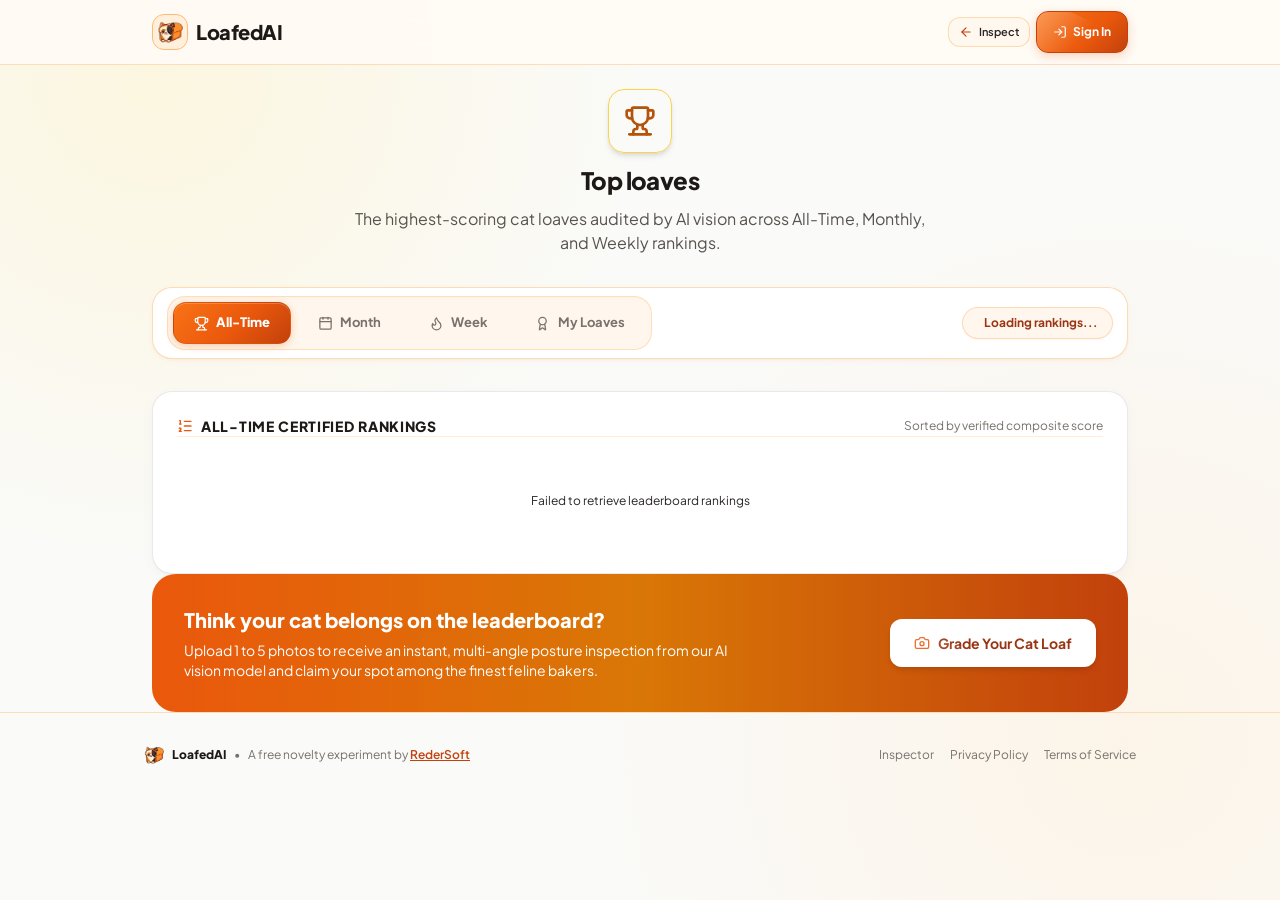
==== commit 6db3c320: "feat(ui): redesign pages with handcrafted calico aesthetic and LoafedAI branding" ====
--- a/static/leaderboard.html
+++ b/static/leaderboard.html
@@ -8,7 +8,7 @@
   <meta name="apple-mobile-web-app-capable" content="yes">
   <meta name="apple-mobile-web-app-status-bar-style" content="default">
 
-  <title>Official Loafed Leaderboard — Feline Posture & Loaf Score Rankings</title>
+  <title>LoafedAI Leaderboard — Top Ranked Cat Loaves</title>
   <meta name="description" content="Official rankings of certified feline loaves audited by computer vision. Compare top cat loaf scores across All-Time, Monthly, and Weekly leaderboards.">
   <link rel="canonical" href="https://loafed.redersoft.com/leaderboard">
   <link rel="alternate" hreflang="x-default" href="https://loafed.redersoft.com/leaderboard">
@@ -22,15 +22,15 @@
   <!-- Open Graph / Social Sharing -->
   <meta property="og:type" content="website">
   <meta property="og:url" content="https://loafed.redersoft.com/leaderboard">
-  <meta property="og:title" content="Official Loafed Leaderboard — Certified Cat Loaf Rankings">
+  <meta property="og:title" content="LoafedAI Leaderboard — Top Ranked Cat Loaves">
   <meta property="og:description" content="Discover the highest-scoring cat loaves evaluated by precision AI computer vision. All-Time, Monthly, and Weekly rankings.">
   <meta property="og:image" content="https://loafed.redersoft.com/static/logo.png">
-  <meta property="og:site_name" content="Loafed AI">
+  <meta property="og:site_name" content="LoafedAI">
 
   <!-- Twitter Cards -->
   <meta name="twitter:card" content="summary">
   <meta name="twitter:url" content="https://loafed.redersoft.com/leaderboard">
-  <meta name="twitter:title" content="Official Loafed Leaderboard — Certified Cat Loaf Rankings">
+  <meta name="twitter:title" content="LoafedAI Leaderboard — Top Ranked Cat Loaves">
   <meta name="twitter:description" content="Discover the highest-scoring cat loaves evaluated by precision AI computer vision.">
   <meta name="twitter:image" content="https://loafed.redersoft.com/static/logo.png">
 
@@ -94,10 +94,10 @@
         </div>
         <div class="min-w-0">
           <div class="flex items-baseline gap-1.5 sm:gap-2">
-            <span class="font-extrabold text-lg sm:text-xl tracking-tight text-stone-900 truncate">Loafed<span class="text-orange-600 font-black">AI</span></span>
+            <span class="font-black text-lg sm:text-xl tracking-tight text-stone-900 truncate">LoafedAI</span>
             <span class="text-[10px] sm:text-xs text-stone-400 font-normal hidden xs:inline sm:inline">by <span class="text-stone-600 font-medium">RederSoft</span></span>
           </div>
-          <p class="text-[11px] text-stone-500 hidden sm:block truncate">Feline Posture &amp; Silhouette Certification Bureau</p>
+          <p class="text-[11px] text-stone-500 hidden sm:block truncate">Feline posture &amp; loaf rankings</p>
         </div>
       </a>
 
@@ -155,16 +155,13 @@
         </div>
       </div>
 
-      <div class="inline-flex items-center gap-1.5 px-3.5 py-1 rounded-full bg-orange-100/90 text-orange-950 text-xs font-bold mb-2.5 border border-orange-300 shadow-2xs">
-        <i data-lucide="sparkles" class="w-3.5 h-3.5 text-orange-600"></i>
-        <span>Official Bureau Rankings &bull; Verified Evaluations</span>
-      </div>
-
-      <h1 class="text-3xl sm:text-5xl font-black text-stone-900 tracking-tight leading-tight">
-        The Official <span class="font-serif italic font-normal text-tabby-gradient underline decoration-orange-400 decoration-2 underline-offset-4">Loafed Leaderboard</span>
+      
+
+      <h1 class="text-2xl sm:text-4xl md:text-5xl font-black text-stone-900 tracking-tight leading-tight">
+        Top loaves
       </h1>
-      <p class="mt-3 text-stone-600 text-sm sm:text-base leading-relaxed">
-        The world's highest-ranking feline loaves audited for zero paw visibility, flush flank wrapping, and dorsal boule symmetry.
+      <p class="mt-3 text-stone-600 text-sm sm:text-base leading-relaxed max-w-xl mx-auto">
+        The highest-scoring cat loaves audited by AI vision across All-Time, Monthly, and Weekly rankings.
       </p>
     </div>
 
@@ -236,7 +233,7 @@
     <!-- Call to Action Banner -->
     <div class="rounded-3xl bg-gradient-to-r from-orange-600 via-amber-600 to-orange-700 p-6 sm:p-8 text-white shadow-xl flex flex-col sm:flex-row items-center justify-between gap-6 text-center sm:text-left">
       <div class="space-y-1.5 max-w-xl">
-        <h3 class="text-xl sm:text-2xl font-black">Think your cat belongs on this leaderboard?</h3>
+        <h3 class="text-xl sm:text-2xl font-black">Think your cat belongs on the leaderboard?</h3>
         <p class="text-xs sm:text-sm text-orange-100 leading-relaxed">
           Upload 1 to 5 photos to receive an instant, multi-angle posture inspection from our AI vision model and claim your spot among the finest feline bakers.
         </p>
@@ -257,7 +254,7 @@
           <source srcset="/static/logo.webp" type="image/webp">
           <img src="/static/logo.png" alt="Loafed AI Logo" width="20" height="20" class="w-5 h-5 object-contain">
         </picture>
-        <span class="font-bold text-stone-700">Loafed AI</span>
+        <span class="font-black text-stone-900">LoafedAI</span>
         <span>&bull;</span>
         <span>A free novelty experiment by <a href="https://redersoft.com" target="_blank" rel="noopener noreferrer" class="text-orange-700 font-semibold underline">RederSoft</a></span>
       </div>
--- a/static/style.min.css
+++ b/static/style.min.css
@@ -1 +1 @@
-html{-webkit-text-size-adjust:100%;touch-action:manipulation;scroll-behavior:smooth;overflow-x:hidden;max-width:100%;width:100%}:root{--font-sans:'Plus Jakarta Sans',system-ui,-apple-system,sans-serif;--font-serif:'Playfair Display',Georgia,serif;--bg-cream:#fffaf4;--bg-cream-tint:#fdf5ec;--bg-card:#ffffff;--tabby-orange:#ea580c;--tabby-orange-hover:#c2410c;--tabby-ginger:#f97316;--tabby-amber:#d97706;--tabby-orange-light:#fff7ed;--tabby-orange-soft:#ffedd5;--tabby-border:#fed7aa;--tabby-border-strong:#fdba74;--crust-gold:#f97316;--toast-border:#fbd38d;--text-primary:#292524;--text-muted:#78716c}body{font-family:var(--font-sans);background-color:#fffdfa;background-image:radial-gradient(ellipse 70% 55% at 12% 8%,rgba(251,146,60,.2) 0,transparent 70%),radial-gradient(ellipse 60% 50% at 92% 22%,rgba(253,186,116,.22) 0,transparent 70%),radial-gradient(ellipse 75% 60% at 78% 88%,rgba(249,115,22,.14) 0,transparent 70%),radial-gradient(ellipse 55% 45% at 8% 78%,rgba(254,215,170,.28) 0,transparent 70%);background-size:200% 200%;background-attachment:fixed;animation:bg-swirl 28s ease-in-out infinite alternate;color:var(--text-primary);min-height:100vh;overflow-x:hidden;max-width:100%;width:100%;padding-bottom:max(4rem,env(safe-area-inset-bottom,2rem))}@keyframes bg-swirl{0%{background-position:0 0,100% 0,100% 100%,0 100%}50%{background-position:30% 40%,70% 30%,60% 70%,40% 60%}100%{background-position:60% 20%,40% 60%,20% 80%,80% 30%}}.font-serif{font-family:var(--font-serif)}.auditor-field-notes{font-family:var(--font-sans);font-size:.875rem;font-style:normal;font-weight:500;line-height:1.7;letter-spacing:normal;color:#44403c}.bakery-card{background:#fff;border:1px solid rgba(251,146,60,.3);box-shadow:0 10px 30px -10px rgba(234,88,12,.1),0 4px 10px -2px rgba(249,115,22,.04);border-radius:1.25rem;transition:all .25s cubic-bezier(.16, 1, .3, 1)}.bakery-card:hover{border-color:rgba(249,115,22,.45);box-shadow:0 20px 38px -10px rgba(234,88,12,.16),0 6px 14px -2px rgba(249,115,22,.07)}.text-tabby-gradient{background:linear-gradient(135deg,#ea580c 0,#f97316 45%,#d97706 100%);-webkit-background-clip:text;-webkit-text-fill-color:transparent}.btn-tabby-primary{background:linear-gradient(135deg,#f97316 0,#ea580c 55%,#c2410c 100%);color:#fff;box-shadow:0 6px 20px -3px rgba(234,88,12,.4);transition:all .2s cubic-bezier(.16, 1, .3, 1)}.btn-tabby-primary:hover{background:linear-gradient(135deg,#fb923c 0,#f97316 50%,#ea580c 100%);box-shadow:0 8px 24px -3px rgba(234,88,12,.5);transform:translateY(-1px)}.btn-tabby-primary:active{transform:translateY(0)}.upload-slot{position:relative;border:2px dashed #fdba74;background:linear-gradient(180deg,#fffaf5 0,#fff7ed 100%);border-radius:1.25rem;transition:all .2s cubic-bezier(.16, 1, .3, 1);cursor:pointer;overflow:hidden}.upload-slot:hover{border-color:#ea580c;background:linear-gradient(180deg,#fff7ed 0,#ffedd5 100%);box-shadow:0 10px 25px -8px rgba(234,88,12,.16);transform:translateY(-2px)}.upload-slot.drag-over{border-color:#ea580c;background:#ffedd5;box-shadow:0 12px 30px -6px rgba(234,88,12,.25);transform:scale(1.02)}.upload-slot.has-image{border-style:solid;border-color:#fb923c;background-color:#fff}.score-circle-svg{transform:rotate(-90deg);transform-origin:50% 50%}.score-circle-meter{stroke-dasharray:565.48;stroke-dashoffset:565.48;transition:stroke-dashoffset 1.8s cubic-bezier(.16, 1, .3, 1)}.stamp{display:inline-block;padding:.25rem .75rem;text-transform:uppercase;font-weight:800;border:3px solid currentColor;border-radius:.5rem;transform:rotate(-6deg);mask-image:linear-gradient(135deg,rgba(0,0,0,0.9) 0%,rgba(0,0,0,1) 50%,rgba(0,0,0,0.85) 100%);transition:transform .2s cubic-bezier(.16, 1, .3, 1)}.stamp-station-wrapper{position:relative;display:inline-flex;align-items:center;justify-content:center}.cat-stamper-tool{position:absolute;left:50%;bottom:-6px;width:4.75rem;height:6rem;margin-left:-2.375rem;pointer-events:none;z-index:40;opacity:0;transform:translateY(-160px) rotate(-14deg) scale(1.1);transform-origin:50% 95%;will-change:transform,opacity}@keyframes cat-stamper-slam-and-lift{0%{opacity:0;transform:translateY(-160px) rotate(-14deg) scale(1.15,1.15)}14%{opacity:1;transform:translateY(-28px) rotate(-6deg) scale(.92,1.12)}26%{opacity:1;transform:translateY(4px) rotate(1deg) scale(1.24,.72)}38%{opacity:1;transform:translateY(1px) rotate(-1deg) scale(1.06,.94)}50%{opacity:1;transform:translateY(-18px) rotate(-3deg) scale(.96,1.06)}72%{opacity:.9;transform:translateY(-105px) rotate(-10deg) scale(1.05)}100%{opacity:0;transform:translateY(-175px) rotate(-15deg) scale(1.1)}}.cat-stamper-slamming{animation:cat-stamper-slam-and-lift .78s cubic-bezier(.2,.8,.2,1) both!important}.stamp-shockwave-ring{position:absolute;left:50%;top:50%;width:3.75rem;height:3.75rem;margin-left:-1.875rem;margin-top:-1.875rem;border-radius:9999px;border:3px solid rgba(234,88,12,.85);background:radial-gradient(circle,rgba(249,115,22,.4) 0,rgba(234,88,12,0) 70%);pointer-events:none;opacity:0;transform:scale(.2);z-index:35}@keyframes stamp-shockwave-burst{0%,24%{opacity:0;transform:scale(.2)}26%{opacity:.95;transform:scale(.65)}65%{opacity:.35;transform:scale(1.85)}100%{opacity:0;transform:scale(2.3)}}.stamp-shockwave-active{animation:stamp-shockwave-burst .78s cubic-bezier(.1,.8,.2,1) both}.stamp-particles-cluster{position:absolute;left:50%;top:50%;width:0;height:0;pointer-events:none;z-index:36}.stamp-ink-dot{position:absolute;width:6px;height:6px;border-radius:9999px;background-color:#ea580c;opacity:0}@keyframes stamp-particle-burst{0%,25%{opacity:0;transform:translate(0,0) scale(.4)}26%{opacity:1;transform:translate(var(--p-tx),var(--p-ty)) scale(1.2)}60%{opacity:.7;transform:translate(calc(var(--p-tx) * 1.3),calc(var(--p-ty) * 1.3)) scale(.8)}100%{opacity:0;transform:translate(calc(var(--p-tx) * 1.5),calc(var(--p-ty) * 1.5)) scale(0)}}.p-tl{--p-tx:-24px;--p-ty:-20px}.p-tr{--p-tx:24px;--p-ty:-18px}.p-bl{--p-tx:-20px;--p-ty:20px}.p-br{--p-tx:22px;--p-ty:22px}.stamp-particles-active .stamp-ink-dot{animation:stamp-particle-burst .78s cubic-bezier(.15,.8,.25,1) both}@keyframes stamp-slam{0%,25%{opacity:0;transform:scale(1.9) rotate(-18deg)}26%{opacity:1;transform:scale(1.22) rotate(-8deg);filter:drop-shadow(0 0 10px rgba(234, 88, 12, .5))}45%{transform:scale(.92) rotate(-5deg)}70%{transform:scale(1.06) rotate(-7deg)}100%{opacity:1;transform:scale(1) rotate(-6deg);filter:drop-shadow(0 1px 2px rgba(0, 0, 0, .1))}}.stamp-slam{animation:stamp-slam .78s cubic-bezier(.18,.85,.32,1.2) both!important;transform-origin:center center}@media (prefers-reduced-motion:reduce){.cat-stamper-tool,.stamp-particles-cluster,.stamp-shockwave-ring{display:none!important}.stamp-slam{animation-duration:0s!important;opacity:1!important;transform:none!important}}@keyframes pulse-gentle{0%,100%{transform:scale(1)}50%{transform:scale(1.03)}}.animate-pulse-gentle{animation:pulse-gentle 3s infinite ease-in-out}@keyframes float-slow{0%,100%{transform:translateY(0)}50%{transform:translateY(-6px)}}.animate-float{animation:float-slow 4s infinite ease-in-out}::-webkit-scrollbar{width:8px;height:8px}::-webkit-scrollbar-track{background:#fff7ed}::-webkit-scrollbar-thumb{background:#fed7aa;border-radius:4px}::-webkit-scrollbar-thumb:hover{background:#fb923c}#inspectorBay{scroll-margin-top:6rem}#loafAnglesButtons,#loafDetailsAnglesButtons{display:grid;grid-template-columns:repeat(auto-fit,minmax(min(100%,108px),1fr));overflow:visible;gap:.375rem;min-width:0}#loafAnglesButtons>button,#loafDetailsAnglesButtons>button{box-sizing:border-box;width:100%;max-width:100%;min-width:0;justify-content:center;white-space:normal;text-align:center;line-height:1.2;padding:.45rem .35rem}#loafAnglesButtons>button span,#loafDetailsAnglesButtons>button span{min-width:0;overflow-wrap:anywhere}.toast-card{pointer-events:auto;transform:translateY(12px) scale(.97);opacity:0;transition:all .28s cubic-bezier(.16, 1, .3, 1)}.toast-card.show{transform:translateY(0) scale(1);opacity:1}.toast-card.hide{transform:translateY(8px) scale(.95);opacity:0}:focus-visible{outline:2px solid #ea580c!important;outline-offset:2px!important}.sr-only{position:absolute!important;width:1px!important;height:1px!important;padding:0!important;margin:-1px!important;overflow:hidden!important;clip:rect(0,0,0,0)!important;white-space:nowrap!important;border-width:0!important}@media (prefers-reduced-motion:reduce){*,::after,::before{animation-duration:0s!important;animation-iteration-count:1!important;transition-duration:0s!important;scroll-behavior:auto!important}}.leaderboard-filter-bar{display:flex!important;flex-direction:column!important;gap:.75rem!important;background-color:rgba(255,255,255,.96)!important;padding:.5rem!important;border-radius:1.25rem!important;border:1px solid rgba(254,215,170,.9)!important;box-shadow:0 1px 3px rgba(0,0,0,.04),0 1px 2px rgba(0,0,0,.02)!important;backdrop-filter:blur(12px)!important;-webkit-backdrop-filter:blur(12px)!important}@media (min-width:640px){.leaderboard-filter-bar{flex-direction:row!important;align-items:center!important;justify-content:space-between!important;padding:.5rem .875rem!important;box-shadow:0 2px 8px -2px rgba(234,88,12,.08),0 1px 3px rgba(0,0,0,.03)!important}}.leaderboard-tabs-group{display:flex!important;flex-direction:row!important;align-items:center!important;background-color:#fff7ed!important;padding:.25rem!important;border-radius:1rem!important;border:1px solid rgba(254,215,170,.75)!important;gap:.25rem!important;width:100%!important}@media (min-width:640px){.leaderboard-tabs-group{width:auto!important;padding:.3125rem!important;border-radius:1.125rem!important;gap:.35rem!important;box-shadow:inset 0 1px 2px rgba(234,88,12,.04)!important}}.tab-filter-btn{display:inline-flex!important;align-items:center!important;justify-content:center!important;gap:.35rem!important;padding:.5rem .625rem!important;border-radius:.75rem!important;font-size:.75rem!important;font-weight:700!important;color:#78716c!important;background-color:transparent!important;border:1px solid transparent!important;transition:all .18s cubic-bezier(.16, 1, .3, 1)!important;cursor:pointer!important;white-space:nowrap!important;min-height:38px!important;touch-action:manipulation!important;flex:1 1 0%!important;text-align:center!important;user-select:none!important}@media (min-width:640px){.tab-filter-btn{flex:initial!important;padding:.5rem 1.25rem!important;font-size:.8125rem!important;font-weight:700!important;border-radius:.8125rem!important;min-height:42px!important;gap:.45rem!important}}.tab-filter-btn:hover:not(.active){background-color:#fff!important;color:#c2410c!important;border-color:rgba(254,215,170,.9)!important;box-shadow:0 1px 4px rgba(234,88,12,.1)!important}.tab-filter-btn:active{transform:translateY(1px) scale(.98)!important}.tab-filter-btn.active{background:linear-gradient(135deg,#f97316 0,#ea580c 55%,#c2410c 100%)!important;color:#fff!important;border:1px solid rgba(194,65,12,.4)!important;box-shadow:0 2px 8px rgba(234,88,12,.28),inset 0 1px 0 rgba(255,255,255,.22)!important;font-weight:800!important}.tab-filter-btn .tab-icon{width:14px!important;height:14px!important;flex-shrink:0!important;display:none!important;transition:transform .18s ease!important}@media (min-width:480px){.tab-filter-btn .tab-icon{display:inline-block!important}}@media (min-width:640px){.tab-filter-btn .tab-icon{width:15px!important;height:15px!important}}.tab-filter-btn:hover:not(.active) .tab-icon{transform:scale(1.1)!important}.tab-filter-btn.active .tab-icon{color:#fff!important}.leaderboard-status-info{display:flex!important;align-items:center!important;padding:.25rem .25rem!important;width:100%!important;justify-content:flex-end!important}@media (min-width:640px){.leaderboard-status-info{width:auto!important;padding:0!important}}.leaderboard-status-badge{display:inline-flex!important;align-items:center!important;gap:.5rem!important;padding:.35rem .85rem!important;border-radius:9999px!important;background-color:#fff7ed!important;border:1px solid rgba(254,215,170,.9)!important;font-size:.75rem!important;font-weight:700!important;color:#9a3412!important;box-shadow:0 1px 2px rgba(234,88,12,.05)!important;white-space:nowrap!important}.btn-header-signin{background:linear-gradient(135deg,#f97316 0,#ea580c 60%,#c2410c 100%)!important;color:#fff!important;border:1px solid #c2410c!important;border-radius:.75rem;font-weight:700;font-size:.75rem;padding:.5rem 1rem;display:inline-flex;align-items:center;gap:.4rem;min-height:42px;box-shadow:0 3px 10px rgba(234,88,12,.25);transition:all .2s cubic-bezier(.16, 1, .3, 1);cursor:pointer}.btn-header-signin:hover{background:linear-gradient(135deg,#fb923c 0,#f97316 60%,#ea580c 100%)!important;box-shadow:0 6px 16px rgba(234,88,12,.38);transform:translateY(-1px)}.btn-header-signin:active{transform:translateY(0)}.btn-header-signin.hidden,.btn-header-signin[hidden]{display:none!important}.hidden,[hidden]{display:none!important}body.user-logged-in #headerSignInBtn,html.user-logged-in #headerSignInBtn{display:none!important}body.user-logged-in #rollSubmitBakerTagBtn,html.user-logged-in #rollSubmitBakerTagBtn{display:none!important}#submitDisplayNameInput[readonly]{background-color:#fafaf9!important;color:#57534e!important;cursor:default!important}#submitDisplayNameInput[readonly]:focus{border-color:#e7e5e4!important;box-shadow:0 1px 2px rgba(0,0,0,.03)!important}.right-0{right:0!important}#headerUserDropdown{position:absolute!important;top:calc(100% + .5rem)!important;right:0!important;left:auto!important;width:14rem!important;max-width:calc(100vw - 1.25rem)!important;box-shadow:0 14px 34px -4px rgba(0,0,0,.16),0 4px 10px -2px rgba(234,88,12,.08)!important;transform-origin:top right;z-index:50!important}@media (max-width:640px){#headerUserDropdown{right:-.25rem!important;width:min(15rem,calc(100vw - 1rem))!important;font-size:.8125rem}}.bg-orange-600{background-color:#ea580c!important}.hover\:bg-orange-700:hover{background-color:#c2410c!important}.bg-red-600{background-color:#dc2626!important;color:#fff!important}.hover\:bg-red-700:hover{background-color:#b91c1c!important;color:#fff!important}.bg-amber-600{background-color:#d97706!important}.pedestal-stage{display:flex;align-items:flex-end;justify-content:center;gap:1rem;max-width:900px;margin:0 auto 3rem auto;padding:0 .5rem}@media (max-width:767px){.pedestal-stage{gap:.5rem;padding:0}}.pedestal-step{display:flex;flex-direction:column;align-items:center;flex:1;max-width:280px;position:relative;transition:transform .25s cubic-bezier(.16, 1, .3, 1)}.pedestal-step:hover{transform:translateY(-4px)}.pedestal-step-1{order:2;z-index:10;transform:translateY(-10px)}.pedestal-step-1:hover{transform:translateY(-14px)}.pedestal-step-2{order:1;z-index:5}.pedestal-step-3{order:3;z-index:5}.pedestal-card{width:100%;background:#fff;border-radius:1.25rem 1.25rem 0 0;padding:1.25rem 1rem 1rem 1rem;box-shadow:0 8px 24px -4px rgba(41,37,36,.08);border:1px solid rgba(251,146,60,.25);border-bottom:none;display:flex;flex-direction:column;align-items:center;text-align:center;position:relative}@media (max-width:640px){.pedestal-card{padding:.75rem .4rem;border-radius:1rem 1rem 0 0}}.pedestal-step-1 .pedestal-card{border:2px solid #f59e0b;border-bottom:none;background:linear-gradient(180deg,#fffdf8 0,#fff 100%);box-shadow:0 12px 32px -4px rgba(245,158,11,.25)}.pedestal-step-2 .pedestal-card{border:1.5px solid #cbd5e1;border-bottom:none;box-shadow:0 8px 20px -4px rgba(100,116,139,.14)}.pedestal-step-3 .pedestal-card{border:1.5px solid #fdba74;border-bottom:none;box-shadow:0 8px 20px -4px rgba(234,88,12,.12)}.pedestal-badge{display:inline-flex;align-items:center;gap:.35rem;padding:.25rem .65rem;border-radius:9999px;font-size:.7rem;font-weight:800;letter-spacing:.04em;text-transform:uppercase;margin-bottom:.75rem;box-shadow:0 2px 6px rgba(0,0,0,.06)}@media (max-width:640px){.pedestal-badge{padding:.15rem .4rem;font-size:.6rem;gap:.2rem;margin-bottom:.4rem}}.pedestal-badge-gold{background:linear-gradient(135deg,#fef08a 0,#fde047 50%,#f59e0b 100%);color:#78350f;border:1px solid #d97706}.pedestal-badge-silver{background:linear-gradient(135deg,#f8fafc 0,#e2e8f0 50%,#cbd5e1 100%);color:#1e293b;border:1px solid #94a3b8}.pedestal-badge-bronze{background:linear-gradient(135deg,#fff7ed 0,#fed7aa 50%,#f97316 100%);color:#7c2d12;border:1px solid #ea580c}.pedestal-photo-frame{position:relative;width:120px;height:120px;border-radius:1.25rem;overflow:hidden;margin:0 auto .75rem auto;cursor:pointer;background-color:#ffedd5;transition:transform .2s cubic-bezier(.16, 1, .3, 1)}.pedestal-photo-frame:hover{transform:scale(1.05)}@media (max-width:640px){.pedestal-photo-frame{width:80px;height:80px;border-radius:.85rem;margin-bottom:.4rem}}.pedestal-step-1 .pedestal-photo-frame{width:140px;height:140px;border:3.5px solid #f59e0b;box-shadow:0 0 16px rgba(245,158,11,.4),0 8px 16px rgba(0,0,0,.1)}@media (max-width:640px){.pedestal-step-1 .pedestal-photo-frame{width:96px;height:96px;border-width:2.5px}}.pedestal-step-2 .pedestal-photo-frame{border:3px solid #94a3b8;box-shadow:0 0 12px rgba(148,163,184,.35),0 6px 12px rgba(0,0,0,.08)}.pedestal-step-3 .pedestal-photo-frame{border:3px solid #ea580c;box-shadow:0 0 12px rgba(234,88,12,.3),0 6px 12px rgba(0,0,0,.08)}.pedestal-photo-frame img{width:100%;height:100%;object-fit:cover;display:block;image-rendering:auto;image-rendering:smooth;image-rendering:high-quality;backface-visibility:hidden;transform:translateZ(0)}.pedestal-stamp{position:absolute;bottom:6px;right:6px;background:rgba(255,255,255,.96);border:2px solid #ea580c;color:#c2410c;font-size:.65rem;font-weight:900;padding:.1rem .35rem;border-radius:.35rem;box-shadow:0 2px 6px rgba(0,0,0,.12);transform:rotate(-4deg)}@media (max-width:640px){.pedestal-stamp{font-size:.525rem;padding:.05rem .2rem;bottom:3px;right:3px;border-width:1.5px}}.pedestal-pillar{width:100%;border-radius:0 0 1.25rem 1.25rem;display:flex;flex-direction:column;align-items:center;justify-content:center;position:relative;box-shadow:inset 0 2px 4px rgba(255,255,255,.6),0 10px 24px -4px rgba(0,0,0,.12)}@media (max-width:640px){.pedestal-pillar{border-radius:0 0 .85rem .85rem}}.pedestal-pillar-1{height:140px;background:linear-gradient(180deg,#fef3c7 0,#fde68a 25%,#f59e0b 80%,#d97706 100%);border:2px solid #b45309;border-top:4px solid #fef08a}@media (max-width:640px){.pedestal-pillar-1{height:95px}}.pedestal-pillar-2{height:95px;background:linear-gradient(180deg,#f8fafc 0,#e2e8f0 30%,#cbd5e1 80%,#94a3b8 100%);border:2px solid #64748b;border-top:4px solid #fff}@media (max-width:640px){.pedestal-pillar-2{height:65px}}.pedestal-pillar-3{height:65px;background:linear-gradient(180deg,#fff7ed 0,#ffedd5 30%,#fed7aa 80%,#f97316 100%);border:2px solid #c2410c;border-top:4px solid #ffedd5}@media (max-width:640px){.pedestal-pillar-3{height:45px}}.pedestal-number{font-family:var(--font-serif);font-weight:900;line-height:1;user-select:none}.pedestal-pillar-1 .pedestal-number{font-size:3.5rem;color:#78350f;text-shadow:0 2px 0 rgba(255,255,255,.5),0 -1px 0 rgba(0,0,0,.15)}@media (max-width:640px){.pedestal-pillar-1 .pedestal-number{font-size:2.25rem}}.pedestal-pillar-2 .pedestal-number{font-size:2.75rem;color:#334155;text-shadow:0 2px 0 rgba(255,255,255,.7),0 -1px 0 rgba(0,0,0,.15)}@media (max-width:640px){.pedestal-pillar-2 .pedestal-number{font-size:1.85rem}}.pedestal-pillar-3 .pedestal-number{font-size:2.25rem;color:#7c2d12;text-shadow:0 2px 0 rgba(255,255,255,.5),0 -1px 0 rgba(0,0,0,.15)}@media (max-width:640px){.pedestal-pillar-3 .pedestal-number{font-size:1.5rem}}.pedestal-pillar-label{font-size:.65rem;font-weight:800;text-transform:uppercase;letter-spacing:.08em;opacity:.85;margin-top:.15rem}@media (max-width:640px){.pedestal-pillar-label{display:none}}.pedestal-pillar-1 .pedestal-pillar-label{color:#78350f}.pedestal-pillar-2 .pedestal-pillar-label{color:#334155}.pedestal-pillar-3 .pedestal-pillar-label{color:#7c2d12}#closeResultsSectionBtn{position:absolute!important;top:1.25rem!important;right:1.25rem!important;width:36px!important;height:36px!important;min-width:36px!important;min-height:36px!important;border-radius:.75rem!important;background:rgba(255,255,255,.95)!important;border:1px solid rgba(251,146,60,.4)!important;color:#78716c!important;display:flex!important;align-items:center!important;justify-content:center!important;cursor:pointer!important;z-index:30!important;transition:all .2s cubic-bezier(.16, 1, .3, 1)!important;box-shadow:0 1px 3px rgba(0,0,0,.05)!important}#closeResultsSectionBtn:hover{background-color:#fee2e2!important;border-color:#fca5a5!important;color:#dc2626!important;transform:scale(1.06);box-shadow:0 2px 8px rgba(220,38,38,.18)!important}#closeResultsSectionBtn:active{transform:scale(.95)}@media (max-width:640px){#closeResultsSectionBtn{top:.875rem!important;right:.875rem!important;width:32px!important;height:32px!important;min-width:32px!important;min-height:32px!important}}.scorecard-header-ribbon{padding-right:3.5rem!important}@media (max-width:640px){.scorecard-header-ribbon{padding-right:2.75rem!important}}.scorecard-main-layout{display:flex!important;flex-direction:column!important;gap:1.5rem!important;width:100%!important}@media (min-width:1024px){.scorecard-main-layout{flex-direction:row!important;align-items:center!important;justify-content:space-between!important;gap:2rem!important}}.scorecard-telemetry-cluster{display:flex!important;flex-direction:column!important;align-items:center!important;text-align:center!important;gap:1.5rem!important;width:100%!important;min-width:0!important}@media (min-width:640px){.scorecard-telemetry-cluster{flex-direction:row!important;align-items:center!important;text-align:left!important;gap:2rem!important}}@media (min-width:1024px){.scorecard-telemetry-cluster{flex:1 1 0%!important;min-width:0!important}}.scorecard-dial-wrap{flex-shrink:0!important;display:flex!important;align-items:center!important;justify-content:center!important}.scorecard-details-wrap{flex:1 1 0%!important;min-width:0!important;max-width:100%!important}.scorecard-actions-cluster{width:100%!important;display:flex!important;flex-direction:column!important;gap:.625rem!important;min-width:0!important}@media (min-width:640px) and (max-width:1023px){.scorecard-actions-cluster{display:grid!important;grid-template-columns:repeat(2,minmax(0,1fr))!important;gap:.625rem!important;margin-top:.5rem!important}}@media (min-width:1024px){.scorecard-actions-cluster{width:280px!important;min-width:280px!important;max-width:280px!important;flex-shrink:0!important;margin-top:0!important}}.btn-copy-summary,.btn-download-cert,.btn-download-story,.btn-grade-own,.btn-new-inspection,.btn-share-scorecard,.btn-submit-leaderboard,.scorecard-actions-cluster button{width:100%!important;min-height:46px!important;padding:.625rem 1rem!important;border-radius:.75rem!important;font-weight:700!important;font-size:.8125rem!important;display:inline-flex!important;align-items:center!important;justify-content:center!important;gap:.5rem!important;box-sizing:border-box!important;transition:all .2s cubic-bezier(.16, 1, .3, 1)!important;cursor:pointer!important;text-decoration:none!important;line-height:1.25!important;position:relative!important;overflow:hidden!important}.btn-copy-summary:active,.btn-download-cert:active,.btn-download-story:active,.btn-grade-own:active,.btn-new-inspection:active,.btn-share-scorecard:active,.btn-submit-leaderboard:active,.scorecard-actions-cluster button:active{transform:translateY(1.5px) scale(.985)!important}.btn-submit-leaderboard{background:linear-gradient(135deg,#b45309 0,#d97706 35%,#ea580c 70%,#c2410c 100%)!important;color:#fff!important;border:1.5px solid #d97706!important;box-shadow:0 4px 16px rgba(217,119,6,.45),0 2px 4px rgba(0,0,0,.1)!important}.btn-submit-leaderboard:hover{background:linear-gradient(135deg,#d97706 0,#f59e0b 35%,#ea580c 70%,#b45309 100%)!important;box-shadow:0 6px 22px rgba(217,119,6,.6),0 3px 6px rgba(0,0,0,.12)!important;transform:translateY(-1px)}.btn-download-cert{background:linear-gradient(135deg,#c2410c 0,#b45309 50%,#9a3412 100%)!important;color:#fff!important;border:1px solid #78350f!important;box-shadow:0 4px 16px rgba(180,83,9,.35)!important}.btn-download-cert:hover{background:linear-gradient(135deg,#ea580c 0,#d97706 50%,#c2410c 100%)!important;box-shadow:0 6px 20px rgba(180,83,9,.45)!important;transform:translateY(-1px)}.loaf-cert-download-btn{background:linear-gradient(135deg,#d97706 0,#ea580c 100%)!important;color:#fff!important;border:1px solid #c2410c!important;box-shadow:0 4px 14px rgba(194,65,12,.3)!important}.loaf-cert-download-btn:hover{background:linear-gradient(135deg,#b45309 0,#c2410c 100%)!important;box-shadow:0 6px 18px rgba(194,65,12,.4)!important}#badgesContainer{width:100%;justify-content:center;align-content:center;gap:.75rem}#badgesContainer>*{max-width:100%;text-align:center}.btn-download-story{background:linear-gradient(135deg,#e11d48 0,#db2777 50%,#f59e0b 100%)!important;color:#fff!important;border:1px solid #be123c!important;box-shadow:0 4px 14px rgba(225,29,72,.35)!important}.btn-download-story:hover{background:linear-gradient(135deg,#f43f5e 0,#ec4899 50%,#d97706 100%)!important;box-shadow:0 6px 18px rgba(225,29,72,.5)!important;transform:translateY(-1px)}.btn-share-scorecard{background:linear-gradient(135deg,#d97706 0,#f97316 50%,#ea580c 100%)!important;color:#fff!important;border:1px solid #b45309!important;box-shadow:0 4px 14px rgba(217,119,6,.35)!important}.btn-share-scorecard:hover{background:linear-gradient(135deg,#f59e0b 0,#fb923c 50%,#f97316 100%)!important;box-shadow:0 6px 18px rgba(217,119,6,.5)!important;transform:translateY(-1px)}.btn-grade-own{background:linear-gradient(135deg,#ea580c 0,#f97316 50%,#d97706 100%)!important;color:#fff!important;border:1px solid #c2410c!important;box-shadow:0 4px 14px rgba(234,88,12,.35)!important}.btn-grade-own:hover{background:linear-gradient(135deg,#f97316 0,#fb923c 50%,#ea580c 100%)!important;box-shadow:0 6px 18px rgba(234,88,12,.5)!important;transform:translateY(-1px)}.btn-copy-summary{background-color:#fff!important;color:#292524!important;border:1.5px solid #fed7aa!important;box-shadow:0 1px 3px rgba(0,0,0,.04)!important}.btn-copy-summary:hover{background-color:#fffaf5!important;border-color:#f97316!important;color:#431407!important;box-shadow:0 3px 10px rgba(234,88,12,.12)!important;transform:translateY(-1px)}.btn-new-inspection{background-color:#fff7ed!important;color:#7c2d12!important;border:1.5px solid #fdba74!important;box-shadow:0 1px 3px rgba(234,88,12,.08)!important}.btn-new-inspection:hover{background-color:#ffedd5!important;border-color:#f97316!important;color:#431407!important;box-shadow:0 3px 10px rgba(234,88,12,.15)!important;transform:translateY(-1px)}.btn-copy-summary.hidden,.btn-download-cert.hidden,.btn-download-story.hidden,.btn-grade-own.hidden,.btn-new-inspection.hidden,.btn-share-scorecard.hidden,.btn-submit-leaderboard.hidden,.hidden,.scorecard-actions-cluster button.hidden,[hidden],button.hidden{display:none!important}.modal-icon-badge{width:52px!important;height:52px!important;min-width:52px!important;min-height:52px!important;max-width:52px!important;max-height:52px!important;border-radius:1.125rem!important;background:linear-gradient(135deg,#fff7ed 0,#ffedd5 50%,#fed7aa 100%)!important;border:1.5px solid rgba(251,146,60,.45)!important;color:#ea580c!important;display:flex!important;align-items:center!important;justify-content:center!important;margin:0 auto .875rem auto!important;box-shadow:0 4px 14px -2px rgba(234,88,12,.22),inset 0 1px 1px rgba(255,255,255,.9)!important;transition:transform .2s cubic-bezier(.16, 1, .3, 1),box-shadow .2s ease!important}.modal-icon-badge:hover{transform:scale(1.06) translateY(-1px);box-shadow:0 6px 18px -2px rgba(234,88,12,.3),inset 0 1px 1px rgba(255,255,255,.9)!important}.modal-close-btn{position:absolute!important;top:1rem!important;right:1rem!important;width:34px!important;height:34px!important;min-width:34px!important;min-height:34px!important;border-radius:9999px!important;background-color:#fafaf9!important;border:1px solid #e7e5e4!important;color:#78716c!important;display:flex!important;align-items:center!important;justify-content:center!important;cursor:pointer!important;transition:all .2s cubic-bezier(.16, 1, .3, 1)!important;box-shadow:0 1px 3px rgba(0,0,0,.04)!important;z-index:20!important;padding:0!important}.modal-close-btn::after{content:'';position:absolute;inset:-6px;border-radius:9999px}.modal-close-btn:hover{background-color:#fee2e2!important;border-color:#fca5a5!important;color:#dc2626!important;transform:rotate(90deg) scale(1.08);box-shadow:0 2px 8px rgba(220,38,38,.15)!important}.modal-close-btn:active{transform:rotate(90deg) scale(.96)}.btn-google-signin{width:100%!important;min-height:48px!important;padding:.75rem 1rem!important;border-radius:.75rem!important;border:1.5px solid #e7e5e4!important;background-color:#fff!important;color:#292524!important;font-size:.875rem!important;font-weight:700!important;display:flex!important;align-items:center!important;justify-content:center!important;gap:.75rem!important;box-shadow:0 2px 6px rgba(0,0,0,.04)!important;transition:all .2s cubic-bezier(.16, 1, .3, 1)!important;cursor:pointer!important}.btn-google-signin:hover{background-color:#fafaf9!important;border-color:#ea580c!important;box-shadow:0 4px 14px rgba(234,88,12,.15)!important;transform:translateY(-1px)}.btn-cognito-signin{width:100%!important;min-height:48px!important;padding:.75rem 1rem!important;border-radius:.75rem!important;background:linear-gradient(135deg,#f97316 0,#ea580c 60%,#c2410c 100%)!important;color:#fff!important;border:1px solid #c2410c!important;font-size:.875rem!important;font-weight:700!important;display:flex!important;align-items:center!important;justify-content:center!important;gap:.5rem!important;box-shadow:0 4px 14px rgba(234,88,12,.3)!important;transition:all .2s cubic-bezier(.16, 1, .3, 1)!important;cursor:pointer!important}.btn-cognito-signin:hover{background:linear-gradient(135deg,#fb923c 0,#f97316 60%,#ea580c 100%)!important;box-shadow:0 6px 18px rgba(234,88,12,.4)!important;transform:translateY(-1px)}#authLeaderboardPrivacyCallout{margin-bottom:1.25rem!important}.auth-divider{position:relative!important;margin-top:1.25rem!important;margin-bottom:1.25rem!important;display:flex!important;align-items:center!important;justify-content:center!important;width:100%!important}.auth-divider-line{flex-grow:1!important;border-top:1px solid #e7e5e4!important}.auth-divider-text{background-color:#fff!important;padding:0 .875rem!important;font-size:.6875rem!important;font-weight:700!important;color:#78716c!important;text-transform:uppercase!important;letter-spacing:.06em!important;white-space:nowrap!important;flex-shrink:0!important}.auth-tabs-wrapper{display:grid!important;grid-template-columns:repeat(2,minmax(0,1fr))!important;padding:.3125rem!important;background-color:#f5f5f4!important;border-radius:.875rem!important;border:1px solid rgba(231,229,228,.8)!important;margin-bottom:1.25rem!important;gap:.25rem!important}.auth-tab-btn{min-height:40px!important;padding:.5rem .625rem!important;border-radius:.625rem!important;font-weight:700!important;font-size:.75rem!important;line-height:1.2!important;transition:all .15s ease!important;cursor:pointer!important;text-align:center!important;border:none!important;display:flex!important;align-items:center!important;justify-content:center!important}.auth-tab-prefix{display:none}@media (min-width:480px){.auth-tab-prefix{display:inline;margin-right:.25rem}}.benchmark-card{min-width:0!important;overflow:hidden!important}.benchmark-card .load-benchmark-btn,.benchmark-card .preview-cert-btn{flex:1 1 0%!important;min-width:0!important}@media (min-width:640px) and (max-width:820px){.benchmark-card .load-benchmark-btn,.benchmark-card .preview-cert-btn{padding-left:.25rem!important;padding-right:.25rem!important;font-size:10.5px!important;letter-spacing:-.025em!important;gap:.25rem!important}.benchmark-card .load-benchmark-btn i,.benchmark-card .preview-cert-btn i{width:.8rem!important;height:.8rem!important}}.auth-tab-btn.active{background-color:#fff!important;color:#1c1917!important;box-shadow:0 2px 6px rgba(0,0,0,.08)!important}.auth-tab-btn:not(.active){background-color:transparent!important;color:#78716c!important}.auth-tab-btn:not(.active):hover{color:#ea580c!important;background-color:rgba(255,237,213,.3)!important}.auth-notice-error{background-color:#fef2f2!important;border:1px solid #fecaca!important;color:#b91c1c!important}.auth-notice-success{background-color:#f0fdf4!important;border:1px solid #bbf7d0!important;color:#15803d!important}.input-with-icon-wrapper{position:relative!important;display:flex!important;align-items:center!important;width:100%!important}.input-icon-left{position:absolute!important;left:.875rem!important;top:50%!important;transform:translateY(-50%)!important;width:1.125rem!important;height:1.125rem!important;color:#a8a29e!important;pointer-events:none!important;display:flex!important;align-items:center!important;justify-content:center!important;z-index:10!important;flex-shrink:0!important;transition:color .18s ease,transform .18s ease!important}.input-with-icon-wrapper:focus-within .input-icon-left{color:#ea580c!important;transform:translateY(-50%) scale(1.08)!important}.password-toggle-btn{position:absolute!important;right:.625rem!important;top:50%!important;transform:translateY(-50%)!important;width:2rem!important;height:2rem!important;border-radius:.5rem!important;background:0 0!important;border:none!important;color:#a8a29e!important;cursor:pointer!important;display:flex!important;align-items:center!important;justify-content:center!important;transition:color .15s ease,background-color .15s ease,transform .15s ease!important;z-index:10!important;padding:0!important}.password-toggle-btn:hover{color:#292524!important;background-color:#f5f5f4!important}.password-toggle-btn:active{transform:translateY(-50%) scale(.94)!important}.auth-input{width:100%!important;padding-left:2.625rem!important;padding-right:.875rem!important;padding-top:.6875rem!important;padding-bottom:.6875rem!important;font-size:.875rem!important;line-height:1.25rem!important;border-radius:.75rem!important;border:1.5px solid #e7e5e4!important;background-color:#fff!important;color:#1c1917!important;transition:border-color .15s ease,box-shadow .15s ease,background-color .15s ease!important;outline:0!important;box-shadow:0 1px 2px rgba(0,0,0,.03)!important}.auth-input.has-toggle{padding-right:2.75rem!important}.auth-input:hover{border-color:#d6d3d1!important}.auth-input:focus{background-color:#fff!important;border-color:#ea580c!important;box-shadow:0 0 0 3px rgba(234,88,12,.18)!important}.btn-action-primary{min-height:44px!important;padding:.6rem 1.25rem!important;border-radius:.75rem!important;background:linear-gradient(135deg,#f97316 0,#ea580c 60%,#c2410c 100%)!important;color:#fff!important;border:1px solid #c2410c!important;font-size:.8125rem!important;font-weight:700!important;display:inline-flex!important;align-items:center!important;justify-content:center!important;gap:.5rem!important;box-shadow:0 4px 12px rgba(234,88,12,.25)!important;transition:all .2s cubic-bezier(.16, 1, .3, 1)!important;cursor:pointer!important}.btn-action-primary:hover:not(:disabled){background:linear-gradient(135deg,#fb923c 0,#f97316 60%,#ea580c 100%)!important;box-shadow:0 6px 16px rgba(234,88,12,.35)!important;transform:translateY(-1px)}.btn-action-primary:disabled{opacity:.5!important;cursor:not-allowed!important}.modal-thumb{width:64px!important;height:64px!important;min-width:64px!important;min-height:64px!important;border-radius:.75rem!important;object-fit:cover!important;border:1px solid #fed7aa!important}.shimmer-btn{position:relative!important;overflow:hidden!important}.shimmer-btn::after{content:'';position:absolute;top:-60%;left:-130%;width:200%;height:220%;background:linear-gradient(105deg,transparent 20%,rgba(255,255,255,.32) 50%,transparent 80%);transform:rotate(25deg);animation:shimmer-sweep 3.6s cubic-bezier(.4,0,.2,1) infinite;pointer-events:none}@keyframes shimmer-sweep{0%{transform:translateX(-100%) rotate(25deg)}100%,35%{transform:translateX(120%) rotate(25deg)}}.btn-tactile{transition:transform .15s cubic-bezier(.16, 1, .3, 1),box-shadow .15s cubic-bezier(.16, 1, .3, 1)!important}.btn-tactile:active{transform:translateY(1.5px) scale(.982)!important}@keyframes hearth-glow{0%,100%{box-shadow:0 0 25px -4px rgba(249,115,22,.24),0 20px 38px -10px rgba(234,88,12,.14);border-color:rgba(251,146,60,.65);background-color:#fff}50%{box-shadow:0 0 48px 8px rgba(234,88,12,.38),0 24px 44px -8px rgba(234,88,12,.26);border-color:rgba(234,88,12,.9);background-color:#fffaf5}}.hearth-oven-active{animation:hearth-glow 2.2s ease-in-out infinite!important}#loadingProgressBar{position:relative!important;overflow:hidden!important}#loadingProgressBar::after{content:'';position:absolute;top:0;left:0;right:0;bottom:0;background:linear-gradient(90deg,transparent 0,rgba(255,255,255,.5) 50%,transparent 100%);animation:progress-shimmer 1.6s ease-in-out infinite;pointer-events:none}@keyframes progress-shimmer{0%{transform:translateX(-100%)}100%{transform:translateX(100%)}}@keyframes step-slide-in{from{opacity:0;transform:translateY(4px)}to{opacity:1;transform:translateY(0)}}.loading-step-item{animation:step-slide-in .24s cubic-bezier(.16,1,.3,1) forwards}.oven-animation-container{position:relative;width:170px;height:170px;margin:0 auto .75rem auto;display:flex;align-items:center;justify-content:center}@media (min-width:640px){.oven-animation-container{width:200px;height:200px;margin-bottom:1rem}}.cartoon-oven-img{width:100%;height:100%;object-fit:contain;filter:drop-shadow(0 12px 24px rgba(234, 88, 12, .25));animation:oven-bake-squash 3.2s ease-in-out infinite;transform-origin:bottom center}@keyframes oven-bake-squash{0%,100%{transform:translateY(0) scale(1,1)}30%{transform:translateY(-5px) scale(.98,1.02)}65%{transform:translateY(2px) scale(1.025,.975)}}.oven-glow-halo{position:absolute;top:60%;left:58%;transform:translate(-50%,-50%);width:105px;height:105px;background:radial-gradient(circle,rgba(251,146,60,.65) 0,rgba(245,158,11,.35) 50%,transparent 75%);border-radius:50%;filter:blur(14px);z-index:1;pointer-events:none;animation:oven-glow-pulse 2s ease-in-out infinite alternate}@keyframes oven-glow-pulse{0%{opacity:.5;transform:translate(-50%,-50%) scale(.85)}100%{opacity:1;transform:translate(-50%,-50%) scale(1.18)}}.steam-cloud{position:absolute;top:6px;left:50%;width:10px;height:10px;z-index:20;pointer-events:none}.steam-puff{position:absolute;background:radial-gradient(circle,rgba(255,247,237,.92) 0,rgba(254,215,170,.5) 55%,transparent 100%);border-radius:50%;filter:blur(3px);opacity:0}.steam-puff-1{width:20px;height:20px;left:-8px;animation:steam-float-1 2.8s cubic-bezier(.4,0,.2,1) infinite}.steam-puff-2{width:26px;height:26px;left:4px;animation:steam-float-2 3.2s cubic-bezier(.4,0,.2,1) infinite 1s}.steam-puff-3{width:18px;height:18px;left:-4px;animation:steam-float-3 2.6s cubic-bezier(.4,0,.2,1) infinite 1.9s}@keyframes steam-float-1{0%{transform:translateY(6px) translateX(0) scale(.5);opacity:0}25%{opacity:.8}100%{transform:translateY(-44px) translateX(-12px) scale(1.6);opacity:0}}@keyframes steam-float-2{0%{transform:translateY(6px) translateX(0) scale(.6);opacity:0}30%{opacity:.85}100%{transform:translateY(-52px) translateX(14px) scale(1.8);opacity:0}}@keyframes steam-float-3{0%{transform:translateY(6px) translateX(0) scale(.4);opacity:0}20%{opacity:.75}100%{transform:translateY(-38px) translateX(-4px) scale(1.4);opacity:0}}.oven-chamber-portal{position:absolute;top:58.64%;left:58.25%;transform:translate(-50%,-50%);width:92px;height:92px;border-radius:50%;overflow:hidden;z-index:5;background:radial-gradient(circle at 50% 50%,#fef3c7 0,#fde68a 30%,#f59e0b 65%,#c2410c 100%);box-shadow:inset 0 0 16px rgba(194,65,12,.45)}.oven-photo-stage{position:absolute;inset:0;display:flex;align-items:center;justify-content:center;z-index:6;border-radius:50%;overflow:hidden;animation:slide-loaf-into-oven 1.4s cubic-bezier(.22,1,.36,1) forwards}.oven-photo-stage.sliding{animation:none}.oven-cat-photo{width:100%;height:100%;object-fit:cover;object-position:center;border-radius:50%;transform:scale(.96);transition:opacity .5s ease,transform .5s ease}.oven-hearth-sheen{position:absolute;inset:0;border-radius:50%;pointer-events:none;z-index:7;background:radial-gradient(circle at 60% 40%,rgba(254,215,170,.25) 0,rgba(251,146,60,.35) 60%,rgba(194,65,12,.55) 100%);mix-blend-mode:multiply;animation:hearth-flame-flicker 2.4s ease-in-out infinite alternate}@keyframes slide-loaf-into-oven{0%{transform:translate(-140%,60%) scale(1.35) rotate(-14deg);opacity:0}20%{opacity:1}60%{transform:translate(0,0) scale(1.05) rotate(0)}75%{transform:translate(0,0) scale(.96)}90%{transform:translate(0,0) scale(1.02)}100%{transform:translate(0,0) scale(1) rotate(0);opacity:1}}@keyframes hearth-flame-flicker{0%{opacity:.6}50%{opacity:.9}100%{opacity:.65}}canvas,img,video{max-width:100%;height:auto}@media screen and (max-width:640px){.auth-input,input,select,textarea{font-size:16px!important}#authModal .bakery-card,#confirmActionModal .bakery-card,#copyLinkModal .bakery-card,#deleteAccountModal .bakery-card,#profileModal .bakery-card,#reportModal .bakery-card,#sampleCertModal .bakery-card,#submitLeaderboardModal .bakery-card{max-height:92vh;overflow-y:auto;width:100%;margin-left:auto;margin-right:auto}.pedestal-stage{gap:.35rem;padding:0;width:100%;max-width:100%;overflow-x:hidden}.pedestal-step{min-width:0!important;flex:1 1 0%!important;max-width:33.333%!important}.pedestal-photo-frame{width:72px!important;height:72px!important;border-radius:.75rem!important;margin-bottom:.3rem!important}.pedestal-step-1 .pedestal-photo-frame{width:86px!important;height:86px!important;border-width:2.5px!important}.pedestal-card{padding:.5rem .25rem!important;border-radius:.85rem .85rem 0 0!important}}.tag-generator-btn{display:inline-flex;align-items:center;gap:.35rem;padding:.25rem .6rem;border-radius:.625rem;font-size:11px;font-weight:700;color:#c2410c;background-color:#fff7ed;border:1px solid #fdba74;cursor:pointer;transition:all .15s ease-in-out;box-shadow:0 1px 2px rgba(234,88,12,.05);user-select:none}.tag-generator-btn:hover{background-color:#ffedd5;border-color:#fb923c;color:#9a3412;transform:translateY(-.5px);box-shadow:0 2px 4px rgba(234,88,12,.12)}.tag-generator-btn:active{transform:translateY(1px) scale(.97)}.tag-generator-btn.rolling i{animation:dice-spin .45s cubic-bezier(.34,1.56,.64,1)}@keyframes dice-spin{0%{transform:rotate(0) scale(.9)}50%{transform:rotate(180deg) scale(1.25)}100%{transform:rotate(360deg) scale(1)}}.ortho-photo-img{image-rendering:auto;image-rendering:-webkit-optimize-contrast;image-rendering:high-quality;backface-visibility:hidden;transform:translateZ(0)}.loaf-loading-bar-sweep{width:45%;position:absolute;top:0;bottom:0;border-radius:9999px;animation:loaf-bar-sweep 1.35s cubic-bezier(.4,0,.2,1) infinite}@keyframes loaf-bar-sweep{0%{left:-45%;width:25%}50%{width:55%}100%{left:100%;width:25%}}.pedestal-card{transition:transform .18s cubic-bezier(.16, 1, .3, 1),box-shadow .18s ease}.pedestal-card:active{transform:scale(.975)}.leaderboard-entry-row{transition:transform .15s cubic-bezier(.16, 1, .3, 1),border-color .15s ease,box-shadow .15s ease}.leaderboard-entry-row:active{transform:scale(.99)}.loaf-loader-wrap{position:relative;width:58px;height:58px;margin:0 auto 12px;display:flex;align-items:center;justify-content:center}.loaf-loader-ring{position:absolute;inset:0;width:100%;height:100%;animation:loaf-ring-spin 1.25s linear infinite}@keyframes loaf-ring-spin{0%{transform:rotate(0)}100%{transform:rotate(360deg)}}.loaf-mascot-center{width:40px;height:40px;border-radius:9999px;background:radial-gradient(circle at 35% 30%,#fffbf5 0,#ffedd5 65%,#fed7aa 100%);display:flex;align-items:center;justify-content:center;box-shadow:inset 0 1px 2px rgba(255,255,255,.9),0 2px 8px rgba(234,88,12,.15);border:1.5px solid rgba(251,146,60,.5);animation:loaf-breathe 2s ease-in-out infinite;position:relative;z-index:1}@keyframes loaf-breathe{0%,100%{transform:scale(1)}50%{transform:scale(1.08) translateY(-1px)}}.loaf-steam-container{position:absolute;top:-8px;left:50%;transform:translateX(-50%);width:28px;height:14px;pointer-events:none;z-index:2}.loaf-steam-wisp{position:absolute;bottom:0;width:5px;height:5px;border-radius:9999px;background:rgba(234,88,12,.35);filter:blur(.5px);animation:loaf-steam-rise 1.8s ease-out infinite}.loaf-steam-wisp.wisp-1{left:4px;animation-delay:0s}.loaf-steam-wisp.wisp-2{left:12px;animation-delay:.6s}.loaf-steam-wisp.wisp-3{left:20px;animation-delay:1.2s}@keyframes loaf-steam-rise{0%{opacity:0;transform:translateY(0) scale(.6)}30%{opacity:.75}100%{opacity:0;transform:translateY(-14px) scale(1.4)}}.leaderboard-photo-frame{position:relative;width:3.5rem;height:3.5rem;border-radius:.875rem;overflow:hidden;border:1.5px solid rgba(251,146,60,.45);background-color:#fff7ed;flex-shrink:0;box-shadow:0 1px 3px rgba(0,0,0,.05)}@media (min-width:640px){.leaderboard-photo-frame{width:5rem;height:5rem;border-radius:1.125rem;border-width:2px;box-shadow:0 2px 6px rgba(0,0,0,.06)}}.leaderboard-photo-img{width:100%;height:100%;object-fit:cover;display:block;image-rendering:auto;image-rendering:smooth;image-rendering:high-quality;backface-visibility:hidden;transform:translateZ(0);transition:transform .22s cubic-bezier(.16, 1, .3, 1)}.leaderboard-entry-row:hover .leaderboard-photo-img{transform:scale(1.05) translateZ(0)}#loafDetailsPhoto,.benchmark-card img,.loaf-card-photo-img{image-rendering:auto;image-rendering:smooth;image-rendering:high-quality;backface-visibility:hidden;transform:translateZ(0)}#openHistoryBtn.has-new-entry{animation:history-btn-halo-pulse 2.2s ease-in-out infinite;position:relative;border-color:#f97316!important}#openHistoryBtn.has-new-entry i[data-lucide=history]{animation:history-clock-glow-flash 1.6s ease-in-out infinite;transform-origin:center center;display:inline-block}#openHistoryBtn.has-new-entry #historyBadgeCount{animation:history-badge-glow 1.6s ease-in-out infinite}#openHistoryBtn.has-new-entry::after{content:'';position:absolute;top:-3px;right:-3px;width:9px;height:9px;border-radius:9999px;background-color:#ea580c;border:2px solid #fff;box-shadow:0 0 6px rgba(234,88,12,.85);animation:history-pip-pulse 1.4s ease-in-out infinite;pointer-events:none}@keyframes history-btn-halo-pulse{0%,100%{border-color:rgba(251,146,60,.7);background-color:#fff7ed;box-shadow:0 0 0 0 rgba(234,88,12,.4),0 1px 3px rgba(0,0,0,.05)}50%{border-color:#ea580c;background-color:#ffedd5;box-shadow:0 0 12px 2px rgba(234,88,12,.4),0 0 0 3px rgba(251,146,60,.25)}}@keyframes history-clock-glow-flash{0%,100%{transform:scale(1) rotate(0);color:#c2410c;filter:drop-shadow(0 0 0 transparent)}25%{transform:scale(1.18) rotate(-14deg);color:#ea580c;filter:drop-shadow(0 0 4px rgba(234, 88, 12, .6))}50%{transform:scale(1.28) rotate(12deg);color:#f59e0b;filter:drop-shadow(0 0 8px rgba(245, 158, 11, .9))}75%{transform:scale(1.14) rotate(-6deg);color:#ea580c;filter:drop-shadow(0 0 4px rgba(234, 88, 12, .5))}}@keyframes history-badge-glow{0%,100%{background-color:#ea580c;color:#fff;border-color:#c2410c;transform:scale(1)}50%{background-color:#f59e0b;color:#451a03;border-color:#d97706;transform:scale(1.14);box-shadow:0 0 8px rgba(245,158,11,.7)}}@keyframes history-pip-pulse{0%,100%{transform:scale(1);opacity:1}50%{transform:scale(1.35);opacity:.85;box-shadow:0 0 10px #ea580c}}+html{-webkit-text-size-adjust:100%;touch-action:manipulation;scroll-behavior:smooth;overflow-x:hidden;max-width:100%;width:100%}:root{--font-sans:'Plus Jakarta Sans',system-ui,-apple-system,sans-serif;--font-serif:'Playfair Display',Georgia,serif;--bg-ground:#fafaf8;--bg-card:#ffffff;--calico-ginger:#d95d1e;--calico-ginger-hover:#c2410c;--calico-crust:#ea580c;--calico-amber:#d97706;--calico-butter:#fef3c7;--calico-cream:#fffbeb;--calico-border:#fed7aa;--calico-border-strong:#fdba74;--crust-gold:#d95d1e;--toast-border:#fed7aa;--text-primary:#1c1917;--text-muted:#78716c}body{font-family:var(--font-sans);background-color:#fafaf8;background-image:radial-gradient(circle at 12% 8%,rgba(254,243,199,0.5) 0%,transparent 35%),radial-gradient(circle at 88% 82%,rgba(255,237,213,0.45) 0%,transparent 40%);background-attachment:fixed;color:var(--text-primary);min-height:100vh;overflow-x:hidden;max-width:100%;width:100%;padding-bottom:max(4rem,env(safe-area-inset-bottom,2rem))}.font-serif{font-family:var(--font-serif)}.auditor-field-notes{font-family:var(--font-sans);font-size:0.875rem;font-style:normal;font-weight:500;line-height:1.7;letter-spacing:normal;color:#44403c}.bakery-card{background:#ffffff;border:1px solid rgba(229,231,235,0.9);box-shadow:0 4px 16px -2px rgba(28,25,23,0.04),0 2px 4px -1px rgba(28,25,23,0.02);border-radius:1.25rem;transition:all 0.25s cubic-bezier(0.16,1,0.3,1)}.bakery-card:hover{border-color:rgba(217,93,30,0.35);box-shadow:0 12px 28px -6px rgba(28,25,23,0.08),0 4px 8px -2px rgba(217,93,30,0.04)}.text-tabby-gradient{color:#c2410c;background:linear-gradient(135deg,#c2410c 0%,#ea580c 50%,#d97706 100%);-webkit-background-clip:text;-webkit-text-fill-color:transparent}.btn-tabby-primary{background:linear-gradient(135deg,#ea580c 0%,#d95d1e 55%,#c2410c 100%);color:#ffffff;box-shadow:0 4px 14px -2px rgba(217,93,30,0.35);transition:all 0.2s cubic-bezier(0.16,1,0.3,1)}.btn-tabby-primary:hover{background:linear-gradient(135deg,#f97316 0%,#ea580c 50%,#d95d1e 100%);box-shadow:0 6px 18px -2px rgba(217,93,30,0.45);transform:translateY(-1px)}.btn-tabby-primary:active{transform:translateY(0)}.upload-slot{position:relative;border:2px dashed #fdba74;background:#ffffff;border-radius:1.25rem;transition:all 0.2s cubic-bezier(0.16,1,0.3,1);cursor:pointer;overflow:hidden}.upload-slot:hover{border-color:#d95d1e;background:#fffaf5;box-shadow:0 8px 24px -6px rgba(217,93,30,0.12);transform:translateY(-1px)}.upload-slot.drag-over{border-color:#c2410c;background:#fff7ed;box-shadow:0 12px 28px -4px rgba(217,93,30,0.2);transform:scale(1.01)}.upload-slot.has-image{border-style:solid;border-color:#fb923c;background-color:#ffffff}.score-circle-svg{transform:rotate(-90deg);transform-origin:50% 50%}.score-circle-meter{stroke-dasharray:565.48;stroke-dashoffset:565.48;transition:stroke-dashoffset 1.8s cubic-bezier(0.16,1,0.3,1)}.stamp{display:inline-block;padding:0.25rem 0.75rem;text-transform:uppercase;font-weight:800;border:3px solid currentColor;border-radius:0.5rem;transform:rotate(-6deg);mask-image:linear-gradient(135deg,rgba(0,0,0,0.9) 0%,rgba(0,0,0,1) 50%,rgba(0,0,0,0.85) 100%);transition:transform 0.2s cubic-bezier(0.16,1,0.3,1)}.stamp-station-wrapper{position:relative;display:inline-flex;align-items:center;justify-content:center}.cat-stamper-tool{position:absolute;left:50%;bottom:-6px;width:4.75rem;height:6rem;margin-left:-2.375rem;pointer-events:none;z-index:40;opacity:0;transform:translateY(-160px) rotate(-14deg) scale(1.1);transform-origin:50% 95%;will-change:transform,opacity}@keyframes cat-stamper-slam-and-lift{0%{opacity:0;transform:translateY(-160px) rotate(-14deg) scale(1.15,1.15)}14%{opacity:1;transform:translateY(-28px) rotate(-6deg) scale(0.92,1.12)}26%{opacity:1;transform:translateY(4px) rotate(1deg) scale(1.24,0.72)}38%{opacity:1;transform:translateY(1px) rotate(-1deg) scale(1.06,0.94)}50%{opacity:1;transform:translateY(-18px) rotate(-3deg) scale(0.96,1.06)}72%{opacity:0.9;transform:translateY(-105px) rotate(-10deg) scale(1.05)}100%{opacity:0;transform:translateY(-175px) rotate(-15deg) scale(1.1)}}.cat-stamper-slamming{animation:cat-stamper-slam-and-lift 0.78s cubic-bezier(0.2,0.8,0.2,1) both !important}.stamp-shockwave-ring{position:absolute;left:50%;top:50%;width:3.75rem;height:3.75rem;margin-left:-1.875rem;margin-top:-1.875rem;border-radius:9999px;border:3px solid rgba(234,88,12,0.85);background:radial-gradient(circle,rgba(249,115,22,0.4) 0%,rgba(234,88,12,0) 70%);pointer-events:none;opacity:0;transform:scale(0.2);z-index:35}@keyframes stamp-shockwave-burst{0%,24%{opacity:0;transform:scale(0.2)}26%{opacity:0.95;transform:scale(0.65)}65%{opacity:0.35;transform:scale(1.85)}100%{opacity:0;transform:scale(2.3)}}.stamp-shockwave-active{animation:stamp-shockwave-burst 0.78s cubic-bezier(0.1,0.8,0.2,1) both}.stamp-particles-cluster{position:absolute;left:50%;top:50%;width:0;height:0;pointer-events:none;z-index:36}.stamp-ink-dot{position:absolute;width:6px;height:6px;border-radius:9999px;background-color:#ea580c;opacity:0}@keyframes stamp-particle-burst{0%,25%{opacity:0;transform:translate(0,0) scale(0.4)}26%{opacity:1;transform:translate(var(--p-tx),var(--p-ty)) scale(1.2)}60%{opacity:0.7;transform:translate(calc(var(--p-tx) * 1.3),calc(var(--p-ty) * 1.3)) scale(0.8)}100%{opacity:0;transform:translate(calc(var(--p-tx) * 1.5),calc(var(--p-ty) * 1.5)) scale(0)}}.p-tl{--p-tx:-24px;--p-ty:-20px}.p-tr{--p-tx:24px;--p-ty:-18px}.p-bl{--p-tx:-20px;--p-ty:20px}.p-br{--p-tx:22px;--p-ty:22px}.stamp-particles-active .stamp-ink-dot{animation:stamp-particle-burst 0.78s cubic-bezier(0.15,0.8,0.25,1) both}@keyframes stamp-slam{0%,25%{opacity:0;transform:scale(1.9) rotate(-18deg)}26%{opacity:1;transform:scale(1.22) rotate(-8deg);filter:drop-shadow(0 0 10px rgba(234,88,12,0.5))}45%{transform:scale(0.92) rotate(-5deg)}70%{transform:scale(1.06) rotate(-7deg)}100%{opacity:1;transform:scale(1) rotate(-6deg);filter:drop-shadow(0 1px 2px rgba(0,0,0,0.1))}}.stamp-slam{animation:stamp-slam 0.78s cubic-bezier(0.18,0.85,0.32,1.2) both !important;transform-origin:center center}@media (prefers-reduced-motion:reduce){.cat-stamper-tool,.stamp-shockwave-ring,.stamp-particles-cluster{display:none !important}.stamp-slam{animation-duration:0.01ms !important;opacity:1 !important;transform:none !important}}@keyframes pulse-gentle{0%,100%{transform:scale(1)}50%{transform:scale(1.03)}}.animate-pulse-gentle{animation:pulse-gentle 3s infinite ease-in-out}@keyframes float-slow{0%,100%{transform:translateY(0)}50%{transform:translateY(-6px)}}.animate-float{animation:float-slow 4s infinite ease-in-out}::-webkit-scrollbar{width:8px;height:8px}::-webkit-scrollbar-track{background:#fff7ed}::-webkit-scrollbar-thumb{background:#fed7aa;border-radius:4px}::-webkit-scrollbar-thumb:hover{background:#fb923c}#inspectorBay{scroll-margin-top:6rem}#loafAnglesButtons,#loafDetailsAnglesButtons{display:grid;grid-template-columns:repeat(auto-fit,minmax(min(100%,108px),1fr));overflow:visible;gap:0.375rem;min-width:0}#loafAnglesButtons>button,#loafDetailsAnglesButtons>button{box-sizing:border-box;width:100%;max-width:100%;min-width:0;justify-content:center;white-space:normal;text-align:center;line-height:1.2;padding:0.45rem 0.35rem}#loafAnglesButtons>button span,#loafDetailsAnglesButtons>button span{min-width:0;overflow-wrap:anywhere}.toast-card{pointer-events:auto;transform:translateY(12px) scale(0.97);opacity:0;transition:all 0.28s cubic-bezier(0.16,1,0.3,1)}.toast-card.show{transform:translateY(0) scale(1);opacity:1}.toast-card.hide{transform:translateY(8px) scale(0.95);opacity:0}:focus-visible{outline:2px solid #ea580c !important;outline-offset:2px !important}.sr-only{position:absolute !important;width:1px !important;height:1px !important;padding:0 !important;margin:-1px !important;overflow:hidden !important;clip:rect(0,0,0,0) !important;white-space:nowrap !important;border-width:0 !important}@media (prefers-reduced-motion:reduce){*,::before,::after{animation-duration:0.01ms !important;animation-iteration-count:1 !important;transition-duration:0.01ms !important;scroll-behavior:auto !important}}.leaderboard-filter-bar{display:flex !important;flex-direction:column !important;gap:0.75rem !important;background-color:rgba(255,255,255,0.96) !important;padding:0.5rem !important;border-radius:1.25rem !important;border:1px solid rgba(254,215,170,0.9) !important;box-shadow:0 1px 3px rgba(0,0,0,0.04),0 1px 2px rgba(0,0,0,0.02) !important;backdrop-filter:blur(12px) !important;-webkit-backdrop-filter:blur(12px) !important}@media (min-width:640px){.leaderboard-filter-bar{flex-direction:row !important;align-items:center !important;justify-content:space-between !important;padding:0.5rem 0.875rem !important;box-shadow:0 2px 8px -2px rgba(234,88,12,0.08),0 1px 3px rgba(0,0,0,0.03) !important}}.leaderboard-tabs-group{display:flex !important;flex-direction:row !important;align-items:center !important;background-color:#fff7ed !important;padding:0.25rem !important;border-radius:1rem !important;border:1px solid rgba(254,215,170,0.75) !important;gap:0.25rem !important;width:100% !important}@media (min-width:640px){.leaderboard-tabs-group{width:auto !important;padding:0.3125rem !important;border-radius:1.125rem !important;gap:0.35rem !important;box-shadow:inset 0 1px 2px rgba(234,88,12,0.04) !important}}.tab-filter-btn{display:inline-flex !important;align-items:center !important;justify-content:center !important;gap:0.35rem !important;padding:0.5rem 0.625rem !important;border-radius:0.75rem !important;font-size:0.75rem !important;font-weight:700 !important;color:#78716c !important;background-color:transparent !important;border:1px solid transparent !important;transition:all 0.18s cubic-bezier(0.16,1,0.3,1) !important;cursor:pointer !important;white-space:nowrap !important;min-height:38px !important;touch-action:manipulation !important;flex:1 1 0% !important;text-align:center !important;user-select:none !important}@media (min-width:640px){.tab-filter-btn{flex:initial !important;padding:0.5rem 1.25rem !important;font-size:0.8125rem !important;font-weight:700 !important;border-radius:0.8125rem !important;min-height:42px !important;gap:0.45rem !important}}.tab-filter-btn:hover:not(.active){background-color:#ffffff !important;color:#c2410c !important;border-color:rgba(254,215,170,0.9) !important;box-shadow:0 1px 4px rgba(234,88,12,0.1) !important}.tab-filter-btn:active{transform:translateY(1px) scale(0.98) !important}.tab-filter-btn.active{background:linear-gradient(135deg,#f97316 0%,#ea580c 55%,#c2410c 100%) !important;color:#ffffff !important;border:1px solid rgba(194,65,12,0.4) !important;box-shadow:0 2px 8px rgba(234,88,12,0.28),inset 0 1px 0 rgba(255,255,255,0.22) !important;font-weight:800 !important}.tab-filter-btn .tab-icon{width:14px !important;height:14px !important;flex-shrink:0 !important;display:none !important;transition:transform 0.18s ease !important}@media (min-width:480px){.tab-filter-btn .tab-icon{display:inline-block !important}}@media (min-width:640px){.tab-filter-btn .tab-icon{width:15px !important;height:15px !important}}.tab-filter-btn:hover:not(.active) .tab-icon{transform:scale(1.1) !important}.tab-filter-btn.active .tab-icon{color:#ffffff !important}.leaderboard-status-info{display:flex !important;align-items:center !important;padding:0.25rem 0.25rem !important;width:100% !important;justify-content:flex-end !important}@media (min-width:640px){.leaderboard-status-info{width:auto !important;padding:0 !important}}.leaderboard-status-badge{display:inline-flex !important;align-items:center !important;gap:0.5rem !important;padding:0.35rem 0.85rem !important;border-radius:9999px !important;background-color:#fff7ed !important;border:1px solid rgba(254,215,170,0.9) !important;font-size:0.75rem !important;font-weight:700 !important;color:#9a3412 !important;box-shadow:0 1px 2px rgba(234,88,12,0.05) !important;white-space:nowrap !important}.btn-header-signin{background:linear-gradient(135deg,#f97316 0%,#ea580c 60%,#c2410c 100%) !important;color:#ffffff !important;border:1px solid #c2410c !important;border-radius:0.75rem;font-weight:700;font-size:0.75rem;padding:0.5rem 1rem;display:inline-flex;align-items:center;gap:0.4rem;min-height:42px;box-shadow:0 3px 10px rgba(234,88,12,0.25);transition:all 0.2s cubic-bezier(0.16,1,0.3,1);cursor:pointer}.btn-header-signin:hover{background:linear-gradient(135deg,#fb923c 0%,#f97316 60%,#ea580c 100%) !important;box-shadow:0 6px 16px rgba(234,88,12,0.38);transform:translateY(-1px)}.btn-header-signin:active{transform:translateY(0)}.btn-header-signin.hidden,.btn-header-signin[hidden]{display:none !important}.hidden,[hidden]{display:none !important}html.user-logged-in #headerSignInBtn,body.user-logged-in #headerSignInBtn{display:none !important}html.user-logged-in #rollSubmitBakerTagBtn,body.user-logged-in #rollSubmitBakerTagBtn{display:none !important}#submitDisplayNameInput[readonly]{background-color:#fafaf9 !important;color:#57534e !important;cursor:default !important}#submitDisplayNameInput[readonly]:focus{border-color:#e7e5e4 !important;box-shadow:0 1px 2px rgba(0,0,0,0.03) !important}.right-0{right:0px !important}#headerUserDropdown{position:absolute !important;top:calc(100% + 0.5rem) !important;right:0px !important;left:auto !important;width:14rem !important;max-width:calc(100vw - 1.25rem) !important;box-shadow:0 14px 34px -4px rgba(0,0,0,0.16),0 4px 10px -2px rgba(234,88,12,0.08) !important;transform-origin:top right;z-index:50 !important}@media (max-width:640px){#headerUserDropdown{right:-0.25rem !important;width:min(15rem,calc(100vw - 1rem)) !important;font-size:0.8125rem}}.bg-orange-600{background-color:#ea580c !important}.hover\:bg-orange-700:hover{background-color:#c2410c !important}.bg-red-600{background-color:#dc2626 !important;color:#ffffff !important}.hover\:bg-red-700:hover{background-color:#b91c1c !important;color:#ffffff !important}.bg-amber-600{background-color:#d97706 !important}.pedestal-stage{display:flex;align-items:flex-end;justify-content:center;gap:1rem;max-width:900px;margin:0 auto 3rem auto;padding:0 0.5rem}@media (max-width:767px){.pedestal-stage{gap:0.5rem;padding:0}}.pedestal-step{display:flex;flex-direction:column;align-items:center;flex:1;max-width:280px;position:relative;transition:transform 0.25s cubic-bezier(0.16,1,0.3,1)}.pedestal-step:hover{transform:translateY(-4px)}.pedestal-step-1{order:2;z-index:10;transform:translateY(-10px)}.pedestal-step-1:hover{transform:translateY(-14px)}.pedestal-step-2{order:1;z-index:5}.pedestal-step-3{order:3;z-index:5}.pedestal-card{width:100%;background:#ffffff;border-radius:1.25rem 1.25rem 0 0;padding:1.25rem 1rem 1rem 1rem;box-shadow:0 8px 24px -4px rgba(41,37,36,0.08);border:1px solid rgba(251,146,60,0.25);border-bottom:none;display:flex;flex-direction:column;align-items:center;text-align:center;position:relative}@media (max-width:640px){.pedestal-card{padding:0.75rem 0.4rem;border-radius:1rem 1rem 0 0}}.pedestal-step-1 .pedestal-card{border:2px solid #f59e0b;border-bottom:none;background:linear-gradient(180deg,#fffdf8 0%,#ffffff 100%);box-shadow:0 12px 32px -4px rgba(245,158,11,0.25)}.pedestal-step-2 .pedestal-card{border:1.5px solid #cbd5e1;border-bottom:none;box-shadow:0 8px 20px -4px rgba(100,116,139,0.14)}.pedestal-step-3 .pedestal-card{border:1.5px solid #fdba74;border-bottom:none;box-shadow:0 8px 20px -4px rgba(234,88,12,0.12)}.pedestal-badge{display:inline-flex;align-items:center;gap:0.35rem;padding:0.25rem 0.65rem;border-radius:9999px;font-size:0.7rem;font-weight:800;letter-spacing:0.04em;text-transform:uppercase;margin-bottom:0.75rem;box-shadow:0 2px 6px rgba(0,0,0,0.06)}@media (max-width:640px){.pedestal-badge{padding:0.15rem 0.4rem;font-size:0.6rem;gap:0.2rem;margin-bottom:0.4rem}}.pedestal-badge-gold{background:linear-gradient(135deg,#fef08a 0%,#fde047 50%,#f59e0b 100%);color:#78350f;border:1px solid #d97706}.pedestal-badge-silver{background:linear-gradient(135deg,#f8fafc 0%,#e2e8f0 50%,#cbd5e1 100%);color:#1e293b;border:1px solid #94a3b8}.pedestal-badge-bronze{background:linear-gradient(135deg,#fff7ed 0%,#fed7aa 50%,#f97316 100%);color:#7c2d12;border:1px solid #ea580c}.pedestal-photo-frame{position:relative;width:120px;height:120px;border-radius:1.25rem;overflow:hidden;margin:0 auto 0.75rem auto;cursor:pointer;background-color:#ffedd5;transition:transform 0.2s cubic-bezier(0.16,1,0.3,1)}.pedestal-photo-frame:hover{transform:scale(1.05)}@media (max-width:640px){.pedestal-photo-frame{width:80px;height:80px;border-radius:0.85rem;margin-bottom:0.4rem}}.pedestal-step-1 .pedestal-photo-frame{width:140px;height:140px;border:3.5px solid #f59e0b;box-shadow:0 0 16px rgba(245,158,11,0.4),0 8px 16px rgba(0,0,0,0.1)}@media (max-width:640px){.pedestal-step-1 .pedestal-photo-frame{width:96px;height:96px;border-width:2.5px}}.pedestal-step-2 .pedestal-photo-frame{border:3px solid #94a3b8;box-shadow:0 0 12px rgba(148,163,184,0.35),0 6px 12px rgba(0,0,0,0.08)}.pedestal-step-3 .pedestal-photo-frame{border:3px solid #ea580c;box-shadow:0 0 12px rgba(234,88,12,0.3),0 6px 12px rgba(0,0,0,0.08)}.pedestal-photo-frame img{width:100%;height:100%;object-fit:cover;display:block;image-rendering:auto;image-rendering:smooth;image-rendering:high-quality;backface-visibility:hidden;transform:translateZ(0)}.pedestal-stamp{position:absolute;bottom:6px;right:6px;background:rgba(255,255,255,0.96);border:2px solid #ea580c;color:#c2410c;font-size:0.65rem;font-weight:900;padding:0.1rem 0.35rem;border-radius:0.35rem;box-shadow:0 2px 6px rgba(0,0,0,0.12);transform:rotate(-4deg)}@media (max-width:640px){.pedestal-stamp{font-size:0.525rem;padding:0.05rem 0.2rem;bottom:3px;right:3px;border-width:1.5px}}.pedestal-pillar{width:100%;border-radius:0 0 1.25rem 1.25rem;display:flex;flex-direction:column;align-items:center;justify-content:center;position:relative;box-shadow:inset 0 2px 4px rgba(255,255,255,0.6),0 10px 24px -4px rgba(0,0,0,0.12)}@media (max-width:640px){.pedestal-pillar{border-radius:0 0 0.85rem 0.85rem}}.pedestal-pillar-1{height:140px;background:linear-gradient(180deg,#fef3c7 0%,#fde68a 25%,#f59e0b 80%,#d97706 100%);border:2px solid #b45309;border-top:4px solid #fef08a}@media (max-width:640px){.pedestal-pillar-1{height:95px}}.pedestal-pillar-2{height:95px;background:linear-gradient(180deg,#f8fafc 0%,#e2e8f0 30%,#cbd5e1 80%,#94a3b8 100%);border:2px solid #64748b;border-top:4px solid #ffffff}@media (max-width:640px){.pedestal-pillar-2{height:65px}}.pedestal-pillar-3{height:65px;background:linear-gradient(180deg,#fff7ed 0%,#ffedd5 30%,#fed7aa 80%,#f97316 100%);border:2px solid #c2410c;border-top:4px solid #ffedd5}@media (max-width:640px){.pedestal-pillar-3{height:45px}}.pedestal-number{font-family:var(--font-serif);font-weight:900;line-height:1;user-select:none}.pedestal-pillar-1 .pedestal-number{font-size:3.5rem;color:#78350f;text-shadow:0 2px 0 rgba(255,255,255,0.5),0 -1px 0 rgba(0,0,0,0.15)}@media (max-width:640px){.pedestal-pillar-1 .pedestal-number{font-size:2.25rem}}.pedestal-pillar-2 .pedestal-number{font-size:2.75rem;color:#334155;text-shadow:0 2px 0 rgba(255,255,255,0.7),0 -1px 0 rgba(0,0,0,0.15)}@media (max-width:640px){.pedestal-pillar-2 .pedestal-number{font-size:1.85rem}}.pedestal-pillar-3 .pedestal-number{font-size:2.25rem;color:#7c2d12;text-shadow:0 2px 0 rgba(255,255,255,0.5),0 -1px 0 rgba(0,0,0,0.15)}@media (max-width:640px){.pedestal-pillar-3 .pedestal-number{font-size:1.5rem}}.pedestal-pillar-label{font-size:0.65rem;font-weight:800;text-transform:uppercase;letter-spacing:0.08em;opacity:0.85;margin-top:0.15rem}@media (max-width:640px){.pedestal-pillar-label{display:none}}.pedestal-pillar-1 .pedestal-pillar-label{color:#78350f}.pedestal-pillar-2 .pedestal-pillar-label{color:#334155}.pedestal-pillar-3 .pedestal-pillar-label{color:#7c2d12}#closeResultsSectionBtn{position:absolute !important;top:1.25rem !important;right:1.25rem !important;width:36px !important;height:36px !important;min-width:36px !important;min-height:36px !important;border-radius:0.75rem !important;background:rgba(255,255,255,0.95) !important;border:1px solid rgba(251,146,60,0.4) !important;color:#78716c !important;display:flex !important;align-items:center !important;justify-content:center !important;cursor:pointer !important;z-index:30 !important;transition:all 0.2s cubic-bezier(0.16,1,0.3,1) !important;box-shadow:0 1px 3px rgba(0,0,0,0.05) !important}#closeResultsSectionBtn:hover{background-color:#fee2e2 !important;border-color:#fca5a5 !important;color:#dc2626 !important;transform:scale(1.06);box-shadow:0 2px 8px rgba(220,38,38,0.18) !important}#closeResultsSectionBtn:active{transform:scale(0.95)}@media (max-width:640px){#closeResultsSectionBtn{top:0.875rem !important;right:0.875rem !important;width:32px !important;height:32px !important;min-width:32px !important;min-height:32px !important}}.scorecard-header-ribbon{padding-right:3.5rem !important}@media (max-width:640px){.scorecard-header-ribbon{padding-right:2.75rem !important}}.scorecard-main-layout{display:flex !important;flex-direction:column !important;gap:1.5rem !important;width:100% !important}@media (min-width:1024px){.scorecard-main-layout{flex-direction:row !important;align-items:center !important;justify-content:space-between !important;gap:2rem !important}}.scorecard-telemetry-cluster{display:flex !important;flex-direction:column !important;align-items:center !important;text-align:center !important;gap:1.5rem !important;width:100% !important;min-width:0 !important}@media (min-width:640px){.scorecard-telemetry-cluster{flex-direction:row !important;align-items:center !important;text-align:left !important;gap:2rem !important}}@media (min-width:1024px){.scorecard-telemetry-cluster{flex:1 1 0% !important;min-width:0 !important}}.scorecard-dial-wrap{flex-shrink:0 !important;display:flex !important;align-items:center !important;justify-content:center !important}.scorecard-details-wrap{flex:1 1 0% !important;min-width:0 !important;max-width:100% !important}.scorecard-actions-cluster{width:100% !important;display:flex !important;flex-direction:column !important;gap:0.625rem !important;min-width:0 !important}@media (min-width:640px) and (max-width:1023px){.scorecard-actions-cluster{display:grid !important;grid-template-columns:repeat(2,minmax(0,1fr)) !important;gap:0.625rem !important;margin-top:0.5rem !important}}@media (min-width:1024px){.scorecard-actions-cluster{width:280px !important;min-width:280px !important;max-width:280px !important;flex-shrink:0 !important;margin-top:0 !important}}.scorecard-actions-cluster button,.btn-submit-leaderboard,.btn-download-cert,.btn-download-story,.btn-share-scorecard,.btn-grade-own,.btn-copy-summary,.btn-new-inspection{width:100% !important;min-height:46px !important;padding:0.625rem 1rem !important;border-radius:0.75rem !important;font-weight:700 !important;font-size:0.8125rem !important;display:inline-flex !important;align-items:center !important;justify-content:center !important;gap:0.5rem !important;box-sizing:border-box !important;transition:all 0.2s cubic-bezier(0.16,1,0.3,1) !important;cursor:pointer !important;text-decoration:none !important;line-height:1.25 !important;position:relative !important;overflow:hidden !important}.scorecard-actions-cluster button:active,.btn-submit-leaderboard:active,.btn-download-cert:active,.btn-download-story:active,.btn-share-scorecard:active,.btn-grade-own:active,.btn-copy-summary:active,.btn-new-inspection:active{transform:translateY(1.5px) scale(0.985) !important}.btn-submit-leaderboard{background:linear-gradient(135deg,#b45309 0%,#d97706 35%,#ea580c 70%,#c2410c 100%) !important;color:#ffffff !important;border:1.5px solid #d97706 !important;box-shadow:0 4px 16px rgba(217,119,6,0.45),0 2px 4px rgba(0,0,0,0.1) !important}.btn-submit-leaderboard:hover{background:linear-gradient(135deg,#d97706 0%,#f59e0b 35%,#ea580c 70%,#b45309 100%) !important;box-shadow:0 6px 22px rgba(217,119,6,0.6),0 3px 6px rgba(0,0,0,0.12) !important;transform:translateY(-1px)}.btn-download-cert{background:linear-gradient(135deg,#c2410c 0%,#b45309 50%,#9a3412 100%) !important;color:#ffffff !important;border:1px solid #78350f !important;box-shadow:0 4px 16px rgba(180,83,9,0.35) !important}.btn-download-cert:hover{background:linear-gradient(135deg,#ea580c 0%,#d97706 50%,#c2410c 100%) !important;box-shadow:0 6px 20px rgba(180,83,9,0.45) !important;transform:translateY(-1px)}.loaf-cert-download-btn{background:linear-gradient(135deg,#d97706 0%,#ea580c 100%) !important;color:#ffffff !important;border:1px solid #c2410c !important;box-shadow:0 4px 14px rgba(194,65,12,0.3) !important}.loaf-cert-download-btn:hover{background:linear-gradient(135deg,#b45309 0%,#c2410c 100%) !important;box-shadow:0 6px 18px rgba(194,65,12,0.4) !important}#badgesContainer{width:100%;justify-content:center;align-content:center;gap:0.75rem}#badgesContainer>*{max-width:100%;text-align:center}.btn-download-story{background:linear-gradient(135deg,#e11d48 0%,#db2777 50%,#f59e0b 100%) !important;color:#ffffff !important;border:1px solid #be123c !important;box-shadow:0 4px 14px rgba(225,29,72,0.35) !important}.btn-download-story:hover{background:linear-gradient(135deg,#f43f5e 0%,#ec4899 50%,#d97706 100%) !important;box-shadow:0 6px 18px rgba(225,29,72,0.5) !important;transform:translateY(-1px)}.btn-share-scorecard{background:linear-gradient(135deg,#d97706 0%,#f97316 50%,#ea580c 100%) !important;color:#ffffff !important;border:1px solid #b45309 !important;box-shadow:0 4px 14px rgba(217,119,6,0.35) !important}.btn-share-scorecard:hover{background:linear-gradient(135deg,#f59e0b 0%,#fb923c 50%,#f97316 100%) !important;box-shadow:0 6px 18px rgba(217,119,6,0.5) !important;transform:translateY(-1px)}.btn-grade-own{background:linear-gradient(135deg,#ea580c 0%,#f97316 50%,#d97706 100%) !important;color:#ffffff !important;border:1px solid #c2410c !important;box-shadow:0 4px 14px rgba(234,88,12,0.35) !important}.btn-grade-own:hover{background:linear-gradient(135deg,#f97316 0%,#fb923c 50%,#ea580c 100%) !important;box-shadow:0 6px 18px rgba(234,88,12,0.5) !important;transform:translateY(-1px)}.btn-copy-summary{background-color:#ffffff !important;color:#292524 !important;border:1.5px solid #fed7aa !important;box-shadow:0 1px 3px rgba(0,0,0,0.04) !important}.btn-copy-summary:hover{background-color:#fffaf5 !important;border-color:#f97316 !important;color:#431407 !important;box-shadow:0 3px 10px rgba(234,88,12,0.12) !important;transform:translateY(-1px)}.btn-new-inspection{background-color:#fff7ed !important;color:#7c2d12 !important;border:1.5px solid #fdba74 !important;box-shadow:0 1px 3px rgba(234,88,12,0.08) !important}.btn-new-inspection:hover{background-color:#ffedd5 !important;border-color:#f97316 !important;color:#431407 !important;box-shadow:0 3px 10px rgba(234,88,12,0.15) !important;transform:translateY(-1px)}.hidden,[hidden],button.hidden,.scorecard-actions-cluster button.hidden,.btn-submit-leaderboard.hidden,.btn-download-cert.hidden,.btn-download-story.hidden,.btn-share-scorecard.hidden,.btn-grade-own.hidden,.btn-copy-summary.hidden,.btn-new-inspection.hidden{display:none !important}.modal-icon-badge{width:52px !important;height:52px !important;min-width:52px !important;min-height:52px !important;max-width:52px !important;max-height:52px !important;border-radius:1.125rem !important;background:linear-gradient(135deg,#fff7ed 0%,#ffedd5 50%,#fed7aa 100%) !important;border:1.5px solid rgba(251,146,60,0.45) !important;color:#ea580c !important;display:flex !important;align-items:center !important;justify-content:center !important;margin:0 auto 0.875rem auto !important;box-shadow:0 4px 14px -2px rgba(234,88,12,0.22),inset 0 1px 1px rgba(255,255,255,0.9) !important;transition:transform 0.2s cubic-bezier(0.16,1,0.3,1),box-shadow 0.2s ease !important}.modal-icon-badge:hover{transform:scale(1.06) translateY(-1px);box-shadow:0 6px 18px -2px rgba(234,88,12,0.30),inset 0 1px 1px rgba(255,255,255,0.9) !important}.modal-close-btn{position:absolute !important;top:1rem !important;right:1rem !important;width:34px !important;height:34px !important;min-width:34px !important;min-height:34px !important;border-radius:9999px !important;background-color:#fafaf9 !important;border:1px solid #e7e5e4 !important;color:#78716c !important;display:flex !important;align-items:center !important;justify-content:center !important;cursor:pointer !important;transition:all 0.2s cubic-bezier(0.16,1,0.3,1) !important;box-shadow:0 1px 3px rgba(0,0,0,0.04) !important;z-index:20 !important;padding:0 !important}.modal-close-btn::after{content:'';position:absolute;inset:-6px;border-radius:9999px}.modal-close-btn:hover{background-color:#fee2e2 !important;border-color:#fca5a5 !important;color:#dc2626 !important;transform:rotate(90deg) scale(1.08);box-shadow:0 2px 8px rgba(220,38,38,0.15) !important}.modal-close-btn:active{transform:rotate(90deg) scale(0.96)}.btn-google-signin{width:100% !important;min-height:48px !important;padding:0.75rem 1rem !important;border-radius:0.75rem !important;border:1.5px solid #e7e5e4 !important;background-color:#ffffff !important;color:#292524 !important;font-size:0.875rem !important;font-weight:700 !important;display:flex !important;align-items:center !important;justify-content:center !important;gap:0.75rem !important;box-shadow:0 2px 6px rgba(0,0,0,0.04) !important;transition:all 0.2s cubic-bezier(0.16,1,0.3,1) !important;cursor:pointer !important}.btn-google-signin:hover{background-color:#fafaf9 !important;border-color:#ea580c !important;box-shadow:0 4px 14px rgba(234,88,12,0.15) !important;transform:translateY(-1px)}.btn-cognito-signin{width:100% !important;min-height:48px !important;padding:0.75rem 1rem !important;border-radius:0.75rem !important;background:linear-gradient(135deg,#f97316 0%,#ea580c 60%,#c2410c 100%) !important;color:#ffffff !important;border:1px solid #c2410c !important;font-size:0.875rem !important;font-weight:700 !important;display:flex !important;align-items:center !important;justify-content:center !important;gap:0.5rem !important;box-shadow:0 4px 14px rgba(234,88,12,0.3) !important;transition:all 0.2s cubic-bezier(0.16,1,0.3,1) !important;cursor:pointer !important}.btn-cognito-signin:hover{background:linear-gradient(135deg,#fb923c 0%,#f97316 60%,#ea580c 100%) !important;box-shadow:0 6px 18px rgba(234,88,12,0.4) !important;transform:translateY(-1px)}#authLeaderboardPrivacyCallout{margin-bottom:1.25rem !important}.auth-divider{position:relative !important;margin-top:1.25rem !important;margin-bottom:1.25rem !important;display:flex !important;align-items:center !important;justify-content:center !important;width:100% !important}.auth-divider-line{flex-grow:1 !important;border-top:1px solid #e7e5e4 !important}.auth-divider-text{background-color:#ffffff !important;padding:0 0.875rem !important;font-size:0.6875rem !important;font-weight:700 !important;color:#78716c !important;text-transform:uppercase !important;letter-spacing:0.06em !important;white-space:nowrap !important;flex-shrink:0 !important}.auth-tabs-wrapper{display:grid !important;grid-template-columns:repeat(2,minmax(0,1fr)) !important;padding:0.3125rem !important;background-color:#f5f5f4 !important;border-radius:0.875rem !important;border:1px solid rgba(231,229,228,0.8) !important;margin-bottom:1.25rem !important;gap:0.25rem !important}.auth-tab-btn{min-height:40px !important;padding:0.5rem 0.625rem !important;border-radius:0.625rem !important;font-weight:700 !important;font-size:0.75rem !important;line-height:1.2 !important;transition:all 0.15s ease !important;cursor:pointer !important;text-align:center !important;border:none !important;display:flex !important;align-items:center !important;justify-content:center !important}.auth-tab-prefix{display:none}@media (min-width:480px){.auth-tab-prefix{display:inline;margin-right:0.25rem}}.benchmark-card{min-width:0 !important;overflow:hidden !important}.benchmark-card .load-benchmark-btn,.benchmark-card .preview-cert-btn{flex:1 1 0% !important;min-width:0 !important}@media (min-width:640px) and (max-width:820px){.benchmark-card .load-benchmark-btn,.benchmark-card .preview-cert-btn{padding-left:0.25rem !important;padding-right:0.25rem !important;font-size:10.5px !important;letter-spacing:-0.025em !important;gap:0.25rem !important}.benchmark-card .load-benchmark-btn i,.benchmark-card .preview-cert-btn i{width:0.8rem !important;height:0.8rem !important}}.auth-tab-btn.active{background-color:#ffffff !important;color:#1c1917 !important;box-shadow:0 2px 6px rgba(0,0,0,0.08) !important}.auth-tab-btn:not(.active){background-color:transparent !important;color:#78716c !important}.auth-tab-btn:not(.active):hover{color:#ea580c !important;background-color:rgba(255,237,213,0.3) !important}.auth-notice-error{background-color:#fef2f2 !important;border:1px solid #fecaca !important;color:#b91c1c !important}.auth-notice-success{background-color:#f0fdf4 !important;border:1px solid #bbf7d0 !important;color:#15803d !important}.input-with-icon-wrapper{position:relative !important;display:flex !important;align-items:center !important;width:100% !important}.input-icon-left{position:absolute !important;left:0.875rem !important;top:50% !important;transform:translateY(-50%) !important;width:1.125rem !important;height:1.125rem !important;color:#a8a29e !important;pointer-events:none !important;display:flex !important;align-items:center !important;justify-content:center !important;z-index:10 !important;flex-shrink:0 !important;transition:color 0.18s ease,transform 0.18s ease !important}.input-with-icon-wrapper:focus-within .input-icon-left{color:#ea580c !important;transform:translateY(-50%) scale(1.08) !important}.password-toggle-btn{position:absolute !important;right:0.625rem !important;top:50% !important;transform:translateY(-50%) !important;width:2rem !important;height:2rem !important;border-radius:0.5rem !important;background:transparent !important;border:none !important;color:#a8a29e !important;cursor:pointer !important;display:flex !important;align-items:center !important;justify-content:center !important;transition:color 0.15s ease,background-color 0.15s ease,transform 0.15s ease !important;z-index:10 !important;padding:0 !important}.password-toggle-btn:hover{color:#292524 !important;background-color:#f5f5f4 !important}.password-toggle-btn:active{transform:translateY(-50%) scale(0.94) !important}.auth-input{width:100% !important;padding-left:2.625rem !important;padding-right:0.875rem !important;padding-top:0.6875rem !important;padding-bottom:0.6875rem !important;font-size:0.875rem !important;line-height:1.25rem !important;border-radius:0.75rem !important;border:1.5px solid #e7e5e4 !important;background-color:#ffffff !important;color:#1c1917 !important;transition:border-color 0.15s ease,box-shadow 0.15s ease,background-color 0.15s ease !important;outline:none !important;box-shadow:0 1px 2px rgba(0,0,0,0.03) !important}.auth-input.has-toggle{padding-right:2.75rem !important}.auth-input:hover{border-color:#d6d3d1 !important}.auth-input:focus{background-color:#ffffff !important;border-color:#ea580c !important;box-shadow:0 0 0 3px rgba(234,88,12,0.18) !important}.btn-action-primary{min-height:44px !important;padding:0.6rem 1.25rem !important;border-radius:0.75rem !important;background:linear-gradient(135deg,#f97316 0%,#ea580c 60%,#c2410c 100%) !important;color:#ffffff !important;border:1px solid #c2410c !important;font-size:0.8125rem !important;font-weight:700 !important;display:inline-flex !important;align-items:center !important;justify-content:center !important;gap:0.5rem !important;box-shadow:0 4px 12px rgba(234,88,12,0.25) !important;transition:all 0.2s cubic-bezier(0.16,1,0.3,1) !important;cursor:pointer !important}.btn-action-primary:hover:not(:disabled){background:linear-gradient(135deg,#fb923c 0%,#f97316 60%,#ea580c 100%) !important;box-shadow:0 6px 16px rgba(234,88,12,0.35) !important;transform:translateY(-1px)}.btn-action-primary:disabled{opacity:0.5 !important;cursor:not-allowed !important}.modal-thumb{width:64px !important;height:64px !important;min-width:64px !important;min-height:64px !important;border-radius:0.75rem !important;object-fit:cover !important;border:1px solid #fed7aa !important}.shimmer-btn{position:relative !important;overflow:hidden !important}.shimmer-btn::after{content:'';position:absolute;top:-60%;left:-130%;width:200%;height:220%;background:linear-gradient( 105deg,transparent 20%,rgba(255,255,255,0.32) 50%,transparent 80% );transform:rotate(25deg);animation:shimmer-sweep 3.6s cubic-bezier(0.4,0,0.2,1) infinite;pointer-events:none}@keyframes shimmer-sweep{0%{transform:translateX(-100%) rotate(25deg)}35%,100%{transform:translateX(120%) rotate(25deg)}}.btn-tactile{transition:transform 0.15s cubic-bezier(0.16,1,0.3,1),box-shadow 0.15s cubic-bezier(0.16,1,0.3,1) !important}.btn-tactile:active{transform:translateY(1.5px) scale(0.982) !important}@keyframes hearth-glow{0%,100%{box-shadow:0 0 25px -4px rgba(249,115,22,0.24),0 20px 38px -10px rgba(234,88,12,0.14);border-color:rgba(251,146,60,0.65);background-color:#ffffff}50%{box-shadow:0 0 48px 8px rgba(234,88,12,0.38),0 24px 44px -8px rgba(234,88,12,0.26);border-color:rgba(234,88,12,0.9);background-color:#fffaf5}}.hearth-oven-active{animation:hearth-glow 2.2s ease-in-out infinite !important}#loadingProgressBar{position:relative !important;overflow:hidden !important}#loadingProgressBar::after{content:'';position:absolute;top:0;left:0;right:0;bottom:0;background:linear-gradient( 90deg,transparent 0%,rgba(255,255,255,0.5) 50%,transparent 100% );animation:progress-shimmer 1.6s ease-in-out infinite;pointer-events:none}@keyframes progress-shimmer{0%{transform:translateX(-100%)}100%{transform:translateX(100%)}}@keyframes step-slide-in{from{opacity:0;transform:translateY(4px)}to{opacity:1;transform:translateY(0)}}.loading-step-item{animation:step-slide-in 0.24s cubic-bezier(0.16,1,0.3,1) forwards}.oven-animation-container{position:relative;width:170px;height:170px;margin:0 auto 0.75rem auto;display:flex;align-items:center;justify-content:center}@media (min-width:640px){.oven-animation-container{width:200px;height:200px;margin-bottom:1rem}}.cartoon-oven-img{width:100%;height:100%;object-fit:contain;filter:drop-shadow(0 12px 24px rgba(234,88,12,0.25));animation:oven-bake-squash 3.2s ease-in-out infinite;transform-origin:bottom center}@keyframes oven-bake-squash{0%,100%{transform:translateY(0) scale(1,1)}30%{transform:translateY(-5px) scale(0.98,1.02)}65%{transform:translateY(2px) scale(1.025,0.975)}}.oven-glow-halo{position:absolute;top:60%;left:58%;transform:translate(-50%,-50%);width:105px;height:105px;background:radial-gradient(circle,rgba(251,146,60,0.65) 0%,rgba(245,158,11,0.35) 50%,transparent 75%);border-radius:50%;filter:blur(14px);z-index:1;pointer-events:none;animation:oven-glow-pulse 2s ease-in-out infinite alternate}@keyframes oven-glow-pulse{0%{opacity:0.5;transform:translate(-50%,-50%) scale(0.85)}100%{opacity:1;transform:translate(-50%,-50%) scale(1.18)}}.steam-cloud{position:absolute;top:6px;left:50%;width:10px;height:10px;z-index:20;pointer-events:none}.steam-puff{position:absolute;background:radial-gradient(circle,rgba(255,247,237,0.92) 0%,rgba(254,215,170,0.5) 55%,transparent 100%);border-radius:50%;filter:blur(3px);opacity:0}.steam-puff-1{width:20px;height:20px;left:-8px;animation:steam-float-1 2.8s cubic-bezier(0.4,0,0.2,1) infinite}.steam-puff-2{width:26px;height:26px;left:4px;animation:steam-float-2 3.2s cubic-bezier(0.4,0,0.2,1) infinite 1s}.steam-puff-3{width:18px;height:18px;left:-4px;animation:steam-float-3 2.6s cubic-bezier(0.4,0,0.2,1) infinite 1.9s}@keyframes steam-float-1{0%{transform:translateY(6px) translateX(0) scale(0.5);opacity:0}25%{opacity:0.8}100%{transform:translateY(-44px) translateX(-12px) scale(1.6);opacity:0}}@keyframes steam-float-2{0%{transform:translateY(6px) translateX(0) scale(0.6);opacity:0}30%{opacity:0.85}100%{transform:translateY(-52px) translateX(14px) scale(1.8);opacity:0}}@keyframes steam-float-3{0%{transform:translateY(6px) translateX(0) scale(0.4);opacity:0}20%{opacity:0.75}100%{transform:translateY(-38px) translateX(-4px) scale(1.4);opacity:0}}.oven-chamber-portal{position:absolute;top:58.64%;left:58.25%;transform:translate(-50%,-50%);width:92px;height:92px;border-radius:50%;overflow:hidden;z-index:5;background:radial-gradient(circle at 50% 50%,#fef3c7 0%,#fde68a 30%,#f59e0b 65%,#c2410c 100%);box-shadow:inset 0 0 16px rgba(194,65,12,0.45)}.oven-photo-stage{position:absolute;inset:0;display:flex;align-items:center;justify-content:center;z-index:6;border-radius:50%;overflow:hidden;animation:slide-loaf-into-oven 1.4s cubic-bezier(0.22,1,0.36,1) forwards}.oven-photo-stage.sliding{animation:none}.oven-cat-photo{width:100%;height:100%;object-fit:cover;object-position:center;border-radius:50%;transform:scale(0.96);transition:opacity 0.5s ease,transform 0.5s ease}.oven-hearth-sheen{position:absolute;inset:0;border-radius:50%;pointer-events:none;z-index:7;background:radial-gradient(circle at 60% 40%,rgba(254,215,170,0.25) 0%,rgba(251,146,60,0.35) 60%,rgba(194,65,12,0.55) 100%);mix-blend-mode:multiply;animation:hearth-flame-flicker 2.4s ease-in-out infinite alternate}@keyframes slide-loaf-into-oven{0%{transform:translate(-140%,60%) scale(1.35) rotate(-14deg);opacity:0}20%{opacity:1}60%{transform:translate(0%,0%) scale(1.05) rotate(0deg)}75%{transform:translate(0%,0%) scale(0.96)}90%{transform:translate(0%,0%) scale(1.02)}100%{transform:translate(0%,0%) scale(1) rotate(0deg);opacity:1}}@keyframes hearth-flame-flicker{0%{opacity:0.6}50%{opacity:0.9}100%{opacity:0.65}}img,video,canvas{max-width:100%;height:auto}@media screen and (max-width:640px){input,select,textarea,.auth-input{font-size:16px !important}#authModal .bakery-card,#profileModal .bakery-card,#deleteAccountModal .bakery-card,#sampleCertModal .bakery-card,#submitLeaderboardModal .bakery-card,#reportModal .bakery-card,#confirmActionModal .bakery-card,#copyLinkModal .bakery-card{max-height:92vh;overflow-y:auto;width:100%;margin-left:auto;margin-right:auto}.pedestal-stage{gap:0.35rem;padding:0;width:100%;max-width:100%;overflow-x:hidden}.pedestal-step{min-width:0 !important;flex:1 1 0% !important;max-width:33.333% !important}.pedestal-photo-frame{width:72px !important;height:72px !important;border-radius:0.75rem !important;margin-bottom:0.3rem !important}.pedestal-step-1 .pedestal-photo-frame{width:86px !important;height:86px !important;border-width:2.5px !important}.pedestal-card{padding:0.5rem 0.25rem !important;border-radius:0.85rem 0.85rem 0 0 !important}}.tag-generator-btn{display:inline-flex;align-items:center;gap:0.35rem;padding:0.25rem 0.6rem;border-radius:0.625rem;font-size:11px;font-weight:700;color:#c2410c;background-color:#fff7ed;border:1px solid #fdba74;cursor:pointer;transition:all 0.15s ease-in-out;box-shadow:0 1px 2px rgba(234,88,12,0.05);user-select:none}.tag-generator-btn:hover{background-color:#ffedd5;border-color:#fb923c;color:#9a3412;transform:translateY(-0.5px);box-shadow:0 2px 4px rgba(234,88,12,0.12)}.tag-generator-btn:active{transform:translateY(1px) scale(0.97)}.tag-generator-btn.rolling i{animation:dice-spin 0.45s cubic-bezier(0.34,1.56,0.64,1)}@keyframes dice-spin{0%{transform:rotate(0deg) scale(0.9)}50%{transform:rotate(180deg) scale(1.25)}100%{transform:rotate(360deg) scale(1)}}.ortho-photo-img{image-rendering:auto;image-rendering:-webkit-optimize-contrast;image-rendering:high-quality;backface-visibility:hidden;transform:translateZ(0)}.loaf-loading-bar-sweep{width:45%;position:absolute;top:0;bottom:0;border-radius:9999px;animation:loaf-bar-sweep 1.35s cubic-bezier(0.4,0,0.2,1) infinite}@keyframes loaf-bar-sweep{0%{left:-45%;width:25%}50%{width:55%}100%{left:100%;width:25%}}.pedestal-card{transition:transform 0.18s cubic-bezier(0.16,1,0.3,1),box-shadow 0.18s ease}.pedestal-card:active{transform:scale(0.975)}.leaderboard-entry-row{transition:transform 0.15s cubic-bezier(0.16,1,0.3,1),border-color 0.15s ease,box-shadow 0.15s ease}.leaderboard-entry-row:active{transform:scale(0.99)}.loaf-loader-wrap{position:relative;width:58px;height:58px;margin:0 auto 12px;display:flex;align-items:center;justify-content:center}.loaf-loader-ring{position:absolute;inset:0;width:100%;height:100%;animation:loaf-ring-spin 1.25s linear infinite}@keyframes loaf-ring-spin{0%{transform:rotate(0deg)}100%{transform:rotate(360deg)}}.loaf-mascot-center{width:40px;height:40px;border-radius:9999px;background:radial-gradient(circle at 35% 30%,#fffbf5 0%,#ffedd5 65%,#fed7aa 100%);display:flex;align-items:center;justify-content:center;box-shadow:inset 0 1px 2px rgba(255,255,255,0.9),0 2px 8px rgba(234,88,12,0.15);border:1.5px solid rgba(251,146,60,0.5);animation:loaf-breathe 2s ease-in-out infinite;position:relative;z-index:1}@keyframes loaf-breathe{0%,100%{transform:scale(1)}50%{transform:scale(1.08) translateY(-1px)}}.loaf-steam-container{position:absolute;top:-8px;left:50%;transform:translateX(-50%);width:28px;height:14px;pointer-events:none;z-index:2}.loaf-steam-wisp{position:absolute;bottom:0;width:5px;height:5px;border-radius:9999px;background:rgba(234,88,12,0.35);filter:blur(0.5px);animation:loaf-steam-rise 1.8s ease-out infinite}.loaf-steam-wisp.wisp-1{left:4px;animation-delay:0s}.loaf-steam-wisp.wisp-2{left:12px;animation-delay:0.6s}.loaf-steam-wisp.wisp-3{left:20px;animation-delay:1.2s}@keyframes loaf-steam-rise{0%{opacity:0;transform:translateY(0) scale(0.6)}30%{opacity:0.75}100%{opacity:0;transform:translateY(-14px) scale(1.4)}}.leaderboard-photo-frame{position:relative;width:3.5rem;height:3.5rem;border-radius:0.875rem;overflow:hidden;border:1.5px solid rgba(251,146,60,0.45);background-color:#fff7ed;flex-shrink:0;box-shadow:0 1px 3px rgba(0,0,0,0.05)}@media (min-width:640px){.leaderboard-photo-frame{width:5rem;height:5rem;border-radius:1.125rem;border-width:2px;box-shadow:0 2px 6px rgba(0,0,0,0.06)}}.leaderboard-photo-img{width:100%;height:100%;object-fit:cover;display:block;image-rendering:auto;image-rendering:smooth;image-rendering:high-quality;backface-visibility:hidden;transform:translateZ(0);transition:transform 0.22s cubic-bezier(0.16,1,0.3,1)}.leaderboard-entry-row:hover .leaderboard-photo-img{transform:scale(1.05) translateZ(0)}.benchmark-card img,#loafDetailsPhoto,.loaf-card-photo-img{image-rendering:auto;image-rendering:smooth;image-rendering:high-quality;backface-visibility:hidden;transform:translateZ(0)}#openHistoryBtn.has-new-entry{animation:history-btn-halo-pulse 2.2s ease-in-out infinite;position:relative;border-color:#f97316 !important}#openHistoryBtn.has-new-entry i[data-lucide="history"]{animation:history-clock-glow-flash 1.6s ease-in-out infinite;transform-origin:center center;display:inline-block}#openHistoryBtn.has-new-entry #historyBadgeCount{animation:history-badge-glow 1.6s ease-in-out infinite}#openHistoryBtn.has-new-entry::after{content:'';position:absolute;top:-3px;right:-3px;width:9px;height:9px;border-radius:9999px;background-color:#ea580c;border:2px solid #ffffff;box-shadow:0 0 6px rgba(234,88,12,0.85);animation:history-pip-pulse 1.4s ease-in-out infinite;pointer-events:none}@keyframes history-btn-halo-pulse{0%,100%{border-color:rgba(251,146,60,0.7);background-color:#fff7ed;box-shadow:0 0 0 0 rgba(234,88,12,0.4),0 1px 3px rgba(0,0,0,0.05)}50%{border-color:#ea580c;background-color:#ffedd5;box-shadow:0 0 12px 2px rgba(234,88,12,0.4),0 0 0 3px rgba(251,146,60,0.25)}}@keyframes history-clock-glow-flash{0%,100%{transform:scale(1) rotate(0deg);color:#c2410c;filter:drop-shadow(0 0 0 transparent)}25%{transform:scale(1.18) rotate(-14deg);color:#ea580c;filter:drop-shadow(0 0 4px rgba(234,88,12,0.6))}50%{transform:scale(1.28) rotate(12deg);color:#f59e0b;filter:drop-shadow(0 0 8px rgba(245,158,11,0.9))}75%{transform:scale(1.14) rotate(-6deg);color:#ea580c;filter:drop-shadow(0 0 4px rgba(234,88,12,0.5))}}@keyframes history-badge-glow{0%,100%{background-color:#ea580c;color:#ffffff;border-color:#c2410c;transform:scale(1)}50%{background-color:#f59e0b;color:#451a03;border-color:#d97706;transform:scale(1.14);box-shadow:0 0 8px rgba(245,158,11,0.7)}}@keyframes history-pip-pulse{0%,100%{transform:scale(1);opacity:1}50%{transform:scale(1.35);opacity:0.85;box-shadow:0 0 10px rgba(234,88,12,1)}}
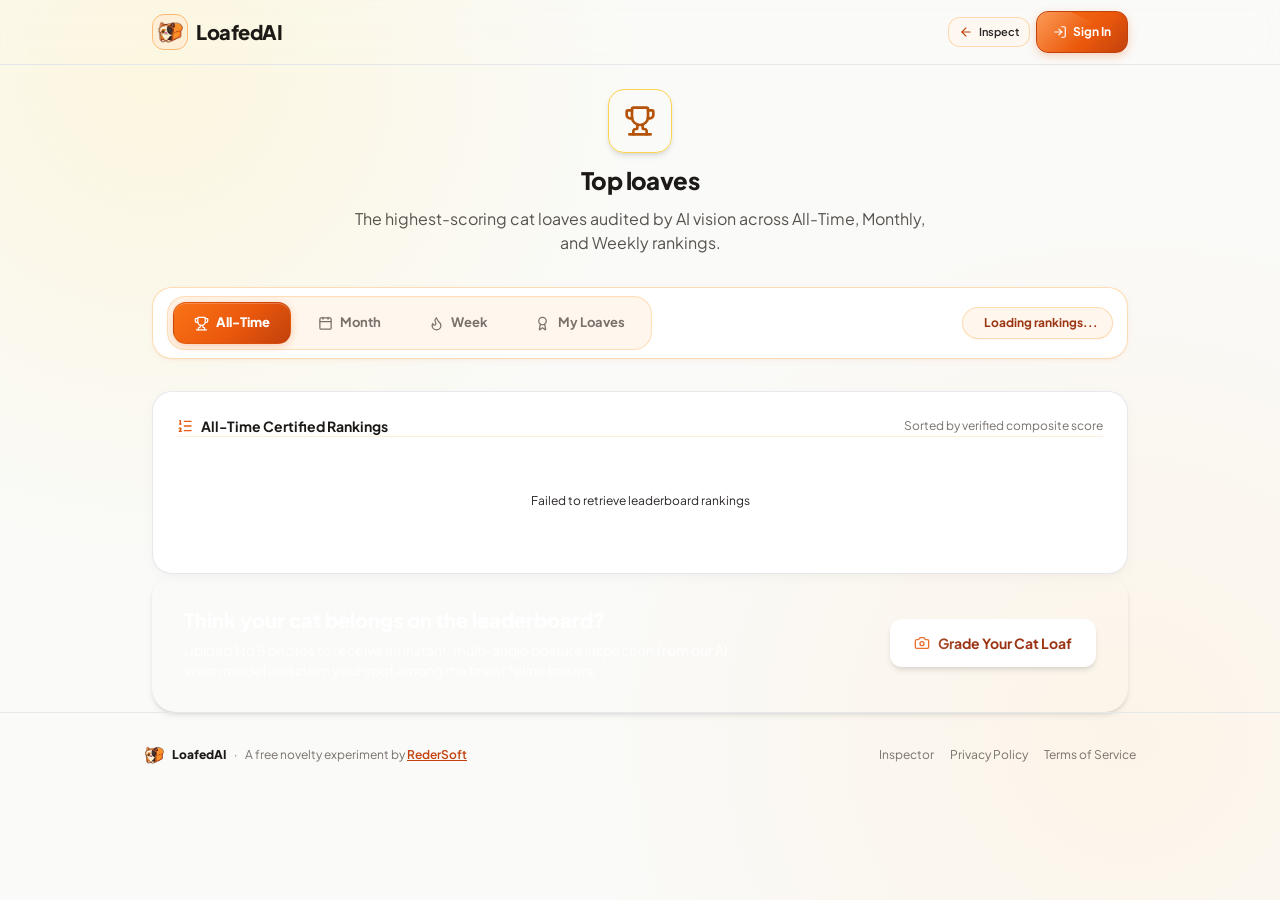
==== commit 9aaee469: "feat(ui): refine typography, editorial hierarchy, and calico aesthetic across all pages" ====
--- a/static/leaderboard.html
+++ b/static/leaderboard.html
@@ -83,7 +83,7 @@
 <body class="text-stone-800 antialiased selection:bg-orange-200 selection:text-orange-900 pb-16">
 
   <!-- Navigation Bar -->
-  <header class="border-b border-orange-200/80 bg-[#fffbf5]/95 backdrop-blur-md sticky top-0 z-40 shadow-xs shadow-orange-500/5">
+  <header class="border-b border-stone-200/90 bg-[#fafaf8]/95 backdrop-blur-md sticky top-0 z-40 shadow-xs shadow-orange-500/5">
     <div class="max-w-5xl mx-auto px-3 sm:px-6 h-16 flex items-center justify-between">
       <a href="/" class="flex items-center gap-2 sm:gap-3 group min-w-0" aria-label="LoafedAI Home">
         <div class="w-9 h-9 sm:w-10 sm:h-10 rounded-xl bg-orange-100/80 border border-orange-300 flex items-center justify-center text-orange-700 shadow-xs p-1 transition-transform group-hover:scale-105 shrink-0">
@@ -219,7 +219,7 @@
       <div class="flex items-center justify-between pb-4 mb-4 border-b border-orange-100 flex-wrap gap-2">
         <div class="flex items-center gap-2">
           <i data-lucide="list-ordered" class="w-4 h-4 text-orange-600"></i>
-          <h2 id="listSectionTitle" class="text-sm font-black uppercase tracking-wider text-stone-900">All-Time Certified Rankings</h2>
+          <h2 id="listSectionTitle" class="text-sm font-bold text-stone-900">All-time rankings</h2>
         </div>
         <span class="text-xs text-stone-500">Sorted by verified composite score</span>
       </div>
@@ -231,7 +231,7 @@
     </div>
 
     <!-- Call to Action Banner -->
-    <div class="rounded-3xl bg-gradient-to-r from-orange-600 via-amber-600 to-orange-700 p-6 sm:p-8 text-white shadow-xl flex flex-col sm:flex-row items-center justify-between gap-6 text-center sm:text-left">
+    <div class="rounded-3xl bg-[#c2410c] p-6 sm:p-8 text-white shadow-md flex flex-col sm:flex-row items-center justify-between gap-6 text-center sm:text-left">
       <div class="space-y-1.5 max-w-xl">
         <h3 class="text-xl sm:text-2xl font-black">Think your cat belongs on the leaderboard?</h3>
         <p class="text-xs sm:text-sm text-orange-100 leading-relaxed">
@@ -247,15 +247,14 @@
   </main>
 
   <!-- Footer -->
-  <footer class="mt-16 border-t border-orange-200/80 bg-white/70 py-8 text-center text-xs text-stone-500">
+  <footer class="mt-16 border-t border-stone-200/80 bg-[#fafaf8]/95 py-8 text-center text-xs text-stone-500">
     <div class="max-w-5xl mx-auto px-4 flex flex-col sm:flex-row items-center justify-between gap-4">
       <div class="flex items-center gap-2">
         <picture>
           <source srcset="/static/logo.webp" type="image/webp">
           <img src="/static/logo.png" alt="Loafed AI Logo" width="20" height="20" class="w-5 h-5 object-contain">
         </picture>
-        <span class="font-black text-stone-900">LoafedAI</span>
-        <span>&bull;</span>
+        <span class="font-black text-stone-900">LoafedAI</span> <span>·</span>
         <span>A free novelty experiment by <a href="https://redersoft.com" target="_blank" rel="noopener noreferrer" class="text-orange-700 font-semibold underline">RederSoft</a></span>
       </div>
       <div class="flex items-center gap-4 text-stone-500">
@@ -334,7 +333,7 @@
           <!-- Sign Up Only: Baker Display Name -->
           <div id="authNameField" class="hidden space-y-1">
             <div class="flex items-center justify-between">
-              <label class="text-[11px] font-bold uppercase tracking-wider text-stone-600 block">Baker Handle / Display Name</label>
+              <label class="text-xs font-semibold text-stone-700 block">Baker Handle / Display Name</label>
               <button type="button" id="rollAuthBakerTagBtn" class="tag-generator-btn" title="Generate a fun cat baker gamertag">
                 <i data-lucide="dice-5" class="w-3.5 h-3.5 text-orange-600"></i>
                 <span>Roll Tag</span>
@@ -348,7 +347,7 @@
 
           <!-- Email -->
           <div class="space-y-1">
-            <label class="text-[11px] font-bold uppercase tracking-wider text-stone-600 block">Email Address</label>
+            <label class="text-xs font-semibold text-stone-700 block">Email Address</label>
             <div class="input-with-icon-wrapper">
               <i data-lucide="mail" class="input-icon-left"></i>
               <input type="email" id="authEmailInput" required placeholder="baker@example.com" class="auth-input">
@@ -358,7 +357,7 @@
           <!-- Password -->
           <div class="space-y-1">
             <div class="flex items-center justify-between">
-              <label class="text-[11px] font-bold uppercase tracking-wider text-stone-600">Password</label>
+              <label class="text-xs font-semibold text-stone-700">Password</label>
               <button type="button" id="authForgotPassLink" class="text-[11px] text-orange-700 hover:text-orange-900 font-semibold transition-colors">Forgot password?</button>
             </div>
             <div class="input-with-icon-wrapper">
@@ -431,7 +430,7 @@
 
         <form id="authForgotForm" class="space-y-3">
           <div class="space-y-1">
-            <label class="text-[11px] font-bold uppercase tracking-wider text-stone-600 block">Email Address</label>
+            <label class="text-xs font-semibold text-stone-700 block">Email Address</label>
             <div class="input-with-icon-wrapper">
               <i data-lucide="mail" class="input-icon-left"></i>
               <input type="email" id="authForgotEmailInput" required placeholder="baker@example.com" class="auth-input">
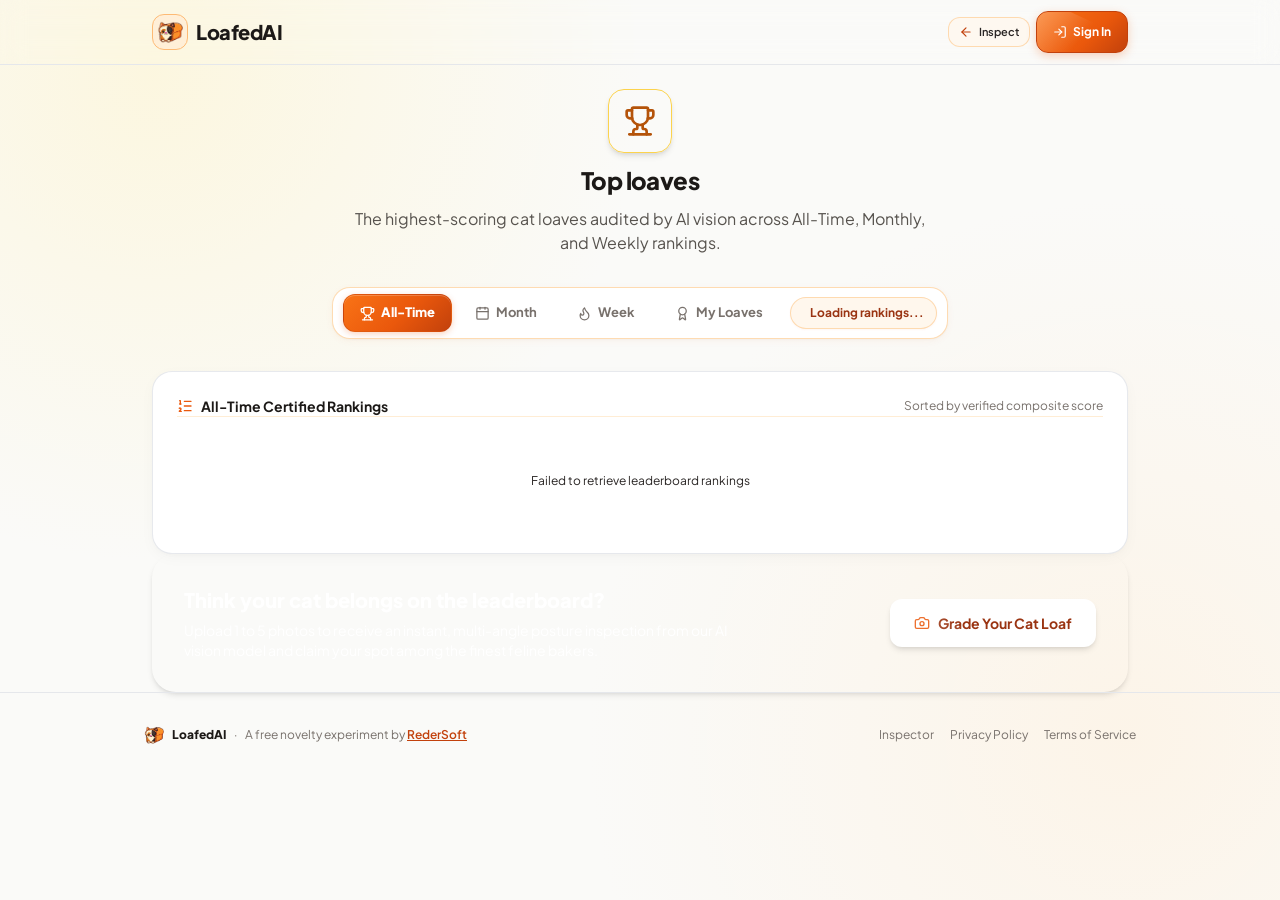
==== commit fdbc4835: "feat(ui): center leaderboard filter bar into compact, balanced toolbar without empty space" ====
--- a/static/leaderboard.html
+++ b/static/leaderboard.html
@@ -166,7 +166,7 @@
     </div>
 
     <!-- Filter Bar / Tabs Navigation -->
-    <div class="mb-8">
+    <div class="mb-8 flex justify-center">
       <div class="leaderboard-filter-bar">
         <div class="leaderboard-tabs-group" role="tablist" aria-label="Leaderboard filter periods">
           <button id="tabPeriodAll" class="tab-filter-btn active" data-period="all" role="tab" aria-selected="true" aria-controls="leaderboardEntriesList">
@@ -186,6 +186,8 @@
             <span>My Loaves</span>
           </button>
         </div>
+
+        <div class="hidden sm:block w-px h-5 bg-orange-200/80 my-auto shrink-0" aria-hidden="true"></div>
 
         <div class="leaderboard-status-info">
           <div class="leaderboard-status-badge" title="DynamoDB Live Sync">
--- a/static/style.min.css
+++ b/static/style.min.css
@@ -1 +1 @@
-html{-webkit-text-size-adjust:100%;touch-action:manipulation;scroll-behavior:smooth;overflow-x:hidden;max-width:100%;width:100%}:root{--font-sans:'Plus Jakarta Sans',system-ui,-apple-system,sans-serif;--font-serif:'Playfair Display',Georgia,serif;--bg-ground:#fafaf8;--bg-card:#ffffff;--calico-ginger:#d95d1e;--calico-ginger-hover:#c2410c;--calico-crust:#ea580c;--calico-amber:#d97706;--calico-butter:#fef3c7;--calico-cream:#fffbeb;--calico-border:#fed7aa;--calico-border-strong:#fdba74;--crust-gold:#d95d1e;--toast-border:#fed7aa;--text-primary:#1c1917;--text-muted:#78716c}body{font-family:var(--font-sans);background-color:#fafaf8;background-image:radial-gradient(circle at 12% 8%,rgba(254,243,199,0.5) 0%,transparent 35%),radial-gradient(circle at 88% 82%,rgba(255,237,213,0.45) 0%,transparent 40%);background-attachment:fixed;color:var(--text-primary);min-height:100vh;overflow-x:hidden;max-width:100%;width:100%;padding-bottom:max(4rem,env(safe-area-inset-bottom,2rem))}.font-serif{font-family:var(--font-serif)}.auditor-field-notes{font-family:var(--font-sans);font-size:0.875rem;font-style:normal;font-weight:500;line-height:1.7;letter-spacing:normal;color:#44403c}.bakery-card{background:#ffffff;border:1px solid rgba(229,231,235,0.9);box-shadow:0 4px 16px -2px rgba(28,25,23,0.04),0 2px 4px -1px rgba(28,25,23,0.02);border-radius:1.25rem;transition:all 0.25s cubic-bezier(0.16,1,0.3,1)}.bakery-card:hover{border-color:rgba(217,93,30,0.35);box-shadow:0 12px 28px -6px rgba(28,25,23,0.08),0 4px 8px -2px rgba(217,93,30,0.04)}.text-tabby-gradient{color:#c2410c;background:linear-gradient(135deg,#c2410c 0%,#ea580c 50%,#d97706 100%);-webkit-background-clip:text;-webkit-text-fill-color:transparent}.btn-tabby-primary{background:linear-gradient(135deg,#ea580c 0%,#d95d1e 55%,#c2410c 100%);color:#ffffff;box-shadow:0 4px 14px -2px rgba(217,93,30,0.35);transition:all 0.2s cubic-bezier(0.16,1,0.3,1)}.btn-tabby-primary:hover{background:linear-gradient(135deg,#f97316 0%,#ea580c 50%,#d95d1e 100%);box-shadow:0 6px 18px -2px rgba(217,93,30,0.45);transform:translateY(-1px)}.btn-tabby-primary:active{transform:translateY(0)}.upload-slot{position:relative;border:2px dashed #fdba74;background:#ffffff;border-radius:1.25rem;transition:all 0.2s cubic-bezier(0.16,1,0.3,1);cursor:pointer;overflow:hidden}.upload-slot:hover{border-color:#d95d1e;background:#fffaf5;box-shadow:0 8px 24px -6px rgba(217,93,30,0.12);transform:translateY(-1px)}.upload-slot.drag-over{border-color:#c2410c;background:#fff7ed;box-shadow:0 12px 28px -4px rgba(217,93,30,0.2);transform:scale(1.01)}.upload-slot.has-image{border-style:solid;border-color:#fb923c;background-color:#ffffff}.score-circle-svg{transform:rotate(-90deg);transform-origin:50% 50%}.score-circle-meter{stroke-dasharray:565.48;stroke-dashoffset:565.48;transition:stroke-dashoffset 1.8s cubic-bezier(0.16,1,0.3,1)}.stamp{display:inline-block;padding:0.25rem 0.75rem;text-transform:uppercase;font-weight:800;border:3px solid currentColor;border-radius:0.5rem;transform:rotate(-6deg);mask-image:linear-gradient(135deg,rgba(0,0,0,0.9) 0%,rgba(0,0,0,1) 50%,rgba(0,0,0,0.85) 100%);transition:transform 0.2s cubic-bezier(0.16,1,0.3,1)}.stamp-station-wrapper{position:relative;display:inline-flex;align-items:center;justify-content:center}.cat-stamper-tool{position:absolute;left:50%;bottom:-6px;width:4.75rem;height:6rem;margin-left:-2.375rem;pointer-events:none;z-index:40;opacity:0;transform:translateY(-160px) rotate(-14deg) scale(1.1);transform-origin:50% 95%;will-change:transform,opacity}@keyframes cat-stamper-slam-and-lift{0%{opacity:0;transform:translateY(-160px) rotate(-14deg) scale(1.15,1.15)}14%{opacity:1;transform:translateY(-28px) rotate(-6deg) scale(0.92,1.12)}26%{opacity:1;transform:translateY(4px) rotate(1deg) scale(1.24,0.72)}38%{opacity:1;transform:translateY(1px) rotate(-1deg) scale(1.06,0.94)}50%{opacity:1;transform:translateY(-18px) rotate(-3deg) scale(0.96,1.06)}72%{opacity:0.9;transform:translateY(-105px) rotate(-10deg) scale(1.05)}100%{opacity:0;transform:translateY(-175px) rotate(-15deg) scale(1.1)}}.cat-stamper-slamming{animation:cat-stamper-slam-and-lift 0.78s cubic-bezier(0.2,0.8,0.2,1) both !important}.stamp-shockwave-ring{position:absolute;left:50%;top:50%;width:3.75rem;height:3.75rem;margin-left:-1.875rem;margin-top:-1.875rem;border-radius:9999px;border:3px solid rgba(234,88,12,0.85);background:radial-gradient(circle,rgba(249,115,22,0.4) 0%,rgba(234,88,12,0) 70%);pointer-events:none;opacity:0;transform:scale(0.2);z-index:35}@keyframes stamp-shockwave-burst{0%,24%{opacity:0;transform:scale(0.2)}26%{opacity:0.95;transform:scale(0.65)}65%{opacity:0.35;transform:scale(1.85)}100%{opacity:0;transform:scale(2.3)}}.stamp-shockwave-active{animation:stamp-shockwave-burst 0.78s cubic-bezier(0.1,0.8,0.2,1) both}.stamp-particles-cluster{position:absolute;left:50%;top:50%;width:0;height:0;pointer-events:none;z-index:36}.stamp-ink-dot{position:absolute;width:6px;height:6px;border-radius:9999px;background-color:#ea580c;opacity:0}@keyframes stamp-particle-burst{0%,25%{opacity:0;transform:translate(0,0) scale(0.4)}26%{opacity:1;transform:translate(var(--p-tx),var(--p-ty)) scale(1.2)}60%{opacity:0.7;transform:translate(calc(var(--p-tx) * 1.3),calc(var(--p-ty) * 1.3)) scale(0.8)}100%{opacity:0;transform:translate(calc(var(--p-tx) * 1.5),calc(var(--p-ty) * 1.5)) scale(0)}}.p-tl{--p-tx:-24px;--p-ty:-20px}.p-tr{--p-tx:24px;--p-ty:-18px}.p-bl{--p-tx:-20px;--p-ty:20px}.p-br{--p-tx:22px;--p-ty:22px}.stamp-particles-active .stamp-ink-dot{animation:stamp-particle-burst 0.78s cubic-bezier(0.15,0.8,0.25,1) both}@keyframes stamp-slam{0%,25%{opacity:0;transform:scale(1.9) rotate(-18deg)}26%{opacity:1;transform:scale(1.22) rotate(-8deg);filter:drop-shadow(0 0 10px rgba(234,88,12,0.5))}45%{transform:scale(0.92) rotate(-5deg)}70%{transform:scale(1.06) rotate(-7deg)}100%{opacity:1;transform:scale(1) rotate(-6deg);filter:drop-shadow(0 1px 2px rgba(0,0,0,0.1))}}.stamp-slam{animation:stamp-slam 0.78s cubic-bezier(0.18,0.85,0.32,1.2) both !important;transform-origin:center center}@media (prefers-reduced-motion:reduce){.cat-stamper-tool,.stamp-shockwave-ring,.stamp-particles-cluster{display:none !important}.stamp-slam{animation-duration:0.01ms !important;opacity:1 !important;transform:none !important}}@keyframes pulse-gentle{0%,100%{transform:scale(1)}50%{transform:scale(1.03)}}.animate-pulse-gentle{animation:pulse-gentle 3s infinite ease-in-out}@keyframes float-slow{0%,100%{transform:translateY(0)}50%{transform:translateY(-6px)}}.animate-float{animation:float-slow 4s infinite ease-in-out}::-webkit-scrollbar{width:8px;height:8px}::-webkit-scrollbar-track{background:#fff7ed}::-webkit-scrollbar-thumb{background:#fed7aa;border-radius:4px}::-webkit-scrollbar-thumb:hover{background:#fb923c}#inspectorBay{scroll-margin-top:6rem}#loafAnglesButtons,#loafDetailsAnglesButtons{display:grid;grid-template-columns:repeat(auto-fit,minmax(min(100%,108px),1fr));overflow:visible;gap:0.375rem;min-width:0}#loafAnglesButtons>button,#loafDetailsAnglesButtons>button{box-sizing:border-box;width:100%;max-width:100%;min-width:0;justify-content:center;white-space:normal;text-align:center;line-height:1.2;padding:0.45rem 0.35rem}#loafAnglesButtons>button span,#loafDetailsAnglesButtons>button span{min-width:0;overflow-wrap:anywhere}.toast-card{pointer-events:auto;transform:translateY(12px) scale(0.97);opacity:0;transition:all 0.28s cubic-bezier(0.16,1,0.3,1)}.toast-card.show{transform:translateY(0) scale(1);opacity:1}.toast-card.hide{transform:translateY(8px) scale(0.95);opacity:0}:focus-visible{outline:2px solid #ea580c !important;outline-offset:2px !important}.sr-only{position:absolute !important;width:1px !important;height:1px !important;padding:0 !important;margin:-1px !important;overflow:hidden !important;clip:rect(0,0,0,0) !important;white-space:nowrap !important;border-width:0 !important}@media (prefers-reduced-motion:reduce){*,::before,::after{animation-duration:0.01ms !important;animation-iteration-count:1 !important;transition-duration:0.01ms !important;scroll-behavior:auto !important}}.leaderboard-filter-bar{display:flex !important;flex-direction:column !important;gap:0.75rem !important;background-color:rgba(255,255,255,0.96) !important;padding:0.5rem !important;border-radius:1.25rem !important;border:1px solid rgba(254,215,170,0.9) !important;box-shadow:0 1px 3px rgba(0,0,0,0.04),0 1px 2px rgba(0,0,0,0.02) !important;backdrop-filter:blur(12px) !important;-webkit-backdrop-filter:blur(12px) !important}@media (min-width:640px){.leaderboard-filter-bar{flex-direction:row !important;align-items:center !important;justify-content:space-between !important;padding:0.5rem 0.875rem !important;box-shadow:0 2px 8px -2px rgba(234,88,12,0.08),0 1px 3px rgba(0,0,0,0.03) !important}}.leaderboard-tabs-group{display:flex !important;flex-direction:row !important;align-items:center !important;background-color:#fff7ed !important;padding:0.25rem !important;border-radius:1rem !important;border:1px solid rgba(254,215,170,0.75) !important;gap:0.25rem !important;width:100% !important}@media (min-width:640px){.leaderboard-tabs-group{width:auto !important;padding:0.3125rem !important;border-radius:1.125rem !important;gap:0.35rem !important;box-shadow:inset 0 1px 2px rgba(234,88,12,0.04) !important}}.tab-filter-btn{display:inline-flex !important;align-items:center !important;justify-content:center !important;gap:0.35rem !important;padding:0.5rem 0.625rem !important;border-radius:0.75rem !important;font-size:0.75rem !important;font-weight:700 !important;color:#78716c !important;background-color:transparent !important;border:1px solid transparent !important;transition:all 0.18s cubic-bezier(0.16,1,0.3,1) !important;cursor:pointer !important;white-space:nowrap !important;min-height:38px !important;touch-action:manipulation !important;flex:1 1 0% !important;text-align:center !important;user-select:none !important}@media (min-width:640px){.tab-filter-btn{flex:initial !important;padding:0.5rem 1.25rem !important;font-size:0.8125rem !important;font-weight:700 !important;border-radius:0.8125rem !important;min-height:42px !important;gap:0.45rem !important}}.tab-filter-btn:hover:not(.active){background-color:#ffffff !important;color:#c2410c !important;border-color:rgba(254,215,170,0.9) !important;box-shadow:0 1px 4px rgba(234,88,12,0.1) !important}.tab-filter-btn:active{transform:translateY(1px) scale(0.98) !important}.tab-filter-btn.active{background:linear-gradient(135deg,#f97316 0%,#ea580c 55%,#c2410c 100%) !important;color:#ffffff !important;border:1px solid rgba(194,65,12,0.4) !important;box-shadow:0 2px 8px rgba(234,88,12,0.28),inset 0 1px 0 rgba(255,255,255,0.22) !important;font-weight:800 !important}.tab-filter-btn .tab-icon{width:14px !important;height:14px !important;flex-shrink:0 !important;display:none !important;transition:transform 0.18s ease !important}@media (min-width:480px){.tab-filter-btn .tab-icon{display:inline-block !important}}@media (min-width:640px){.tab-filter-btn .tab-icon{width:15px !important;height:15px !important}}.tab-filter-btn:hover:not(.active) .tab-icon{transform:scale(1.1) !important}.tab-filter-btn.active .tab-icon{color:#ffffff !important}.leaderboard-status-info{display:flex !important;align-items:center !important;padding:0.25rem 0.25rem !important;width:100% !important;justify-content:flex-end !important}@media (min-width:640px){.leaderboard-status-info{width:auto !important;padding:0 !important}}.leaderboard-status-badge{display:inline-flex !important;align-items:center !important;gap:0.5rem !important;padding:0.35rem 0.85rem !important;border-radius:9999px !important;background-color:#fff7ed !important;border:1px solid rgba(254,215,170,0.9) !important;font-size:0.75rem !important;font-weight:700 !important;color:#9a3412 !important;box-shadow:0 1px 2px rgba(234,88,12,0.05) !important;white-space:nowrap !important}.btn-header-signin{background:linear-gradient(135deg,#f97316 0%,#ea580c 60%,#c2410c 100%) !important;color:#ffffff !important;border:1px solid #c2410c !important;border-radius:0.75rem;font-weight:700;font-size:0.75rem;padding:0.5rem 1rem;display:inline-flex;align-items:center;gap:0.4rem;min-height:42px;box-shadow:0 3px 10px rgba(234,88,12,0.25);transition:all 0.2s cubic-bezier(0.16,1,0.3,1);cursor:pointer}.btn-header-signin:hover{background:linear-gradient(135deg,#fb923c 0%,#f97316 60%,#ea580c 100%) !important;box-shadow:0 6px 16px rgba(234,88,12,0.38);transform:translateY(-1px)}.btn-header-signin:active{transform:translateY(0)}.btn-header-signin.hidden,.btn-header-signin[hidden]{display:none !important}.hidden,[hidden]{display:none !important}html.user-logged-in #headerSignInBtn,body.user-logged-in #headerSignInBtn{display:none !important}html.user-logged-in #rollSubmitBakerTagBtn,body.user-logged-in #rollSubmitBakerTagBtn{display:none !important}#submitDisplayNameInput[readonly]{background-color:#fafaf9 !important;color:#57534e !important;cursor:default !important}#submitDisplayNameInput[readonly]:focus{border-color:#e7e5e4 !important;box-shadow:0 1px 2px rgba(0,0,0,0.03) !important}.right-0{right:0px !important}#headerUserDropdown{position:absolute !important;top:calc(100% + 0.5rem) !important;right:0px !important;left:auto !important;width:14rem !important;max-width:calc(100vw - 1.25rem) !important;box-shadow:0 14px 34px -4px rgba(0,0,0,0.16),0 4px 10px -2px rgba(234,88,12,0.08) !important;transform-origin:top right;z-index:50 !important}@media (max-width:640px){#headerUserDropdown{right:-0.25rem !important;width:min(15rem,calc(100vw - 1rem)) !important;font-size:0.8125rem}}.bg-orange-600{background-color:#ea580c !important}.hover\:bg-orange-700:hover{background-color:#c2410c !important}.bg-red-600{background-color:#dc2626 !important;color:#ffffff !important}.hover\:bg-red-700:hover{background-color:#b91c1c !important;color:#ffffff !important}.bg-amber-600{background-color:#d97706 !important}.pedestal-stage{display:flex;align-items:flex-end;justify-content:center;gap:1rem;max-width:900px;margin:0 auto 3rem auto;padding:0 0.5rem}@media (max-width:767px){.pedestal-stage{gap:0.5rem;padding:0}}.pedestal-step{display:flex;flex-direction:column;align-items:center;flex:1;max-width:280px;position:relative;transition:transform 0.25s cubic-bezier(0.16,1,0.3,1)}.pedestal-step:hover{transform:translateY(-4px)}.pedestal-step-1{order:2;z-index:10;transform:translateY(-10px)}.pedestal-step-1:hover{transform:translateY(-14px)}.pedestal-step-2{order:1;z-index:5}.pedestal-step-3{order:3;z-index:5}.pedestal-card{width:100%;background:#ffffff;border-radius:1.25rem 1.25rem 0 0;padding:1.25rem 1rem 1rem 1rem;box-shadow:0 8px 24px -4px rgba(41,37,36,0.08);border:1px solid rgba(251,146,60,0.25);border-bottom:none;display:flex;flex-direction:column;align-items:center;text-align:center;position:relative}@media (max-width:640px){.pedestal-card{padding:0.75rem 0.4rem;border-radius:1rem 1rem 0 0}}.pedestal-step-1 .pedestal-card{border:2px solid #f59e0b;border-bottom:none;background:linear-gradient(180deg,#fffdf8 0%,#ffffff 100%);box-shadow:0 12px 32px -4px rgba(245,158,11,0.25)}.pedestal-step-2 .pedestal-card{border:1.5px solid #cbd5e1;border-bottom:none;box-shadow:0 8px 20px -4px rgba(100,116,139,0.14)}.pedestal-step-3 .pedestal-card{border:1.5px solid #fdba74;border-bottom:none;box-shadow:0 8px 20px -4px rgba(234,88,12,0.12)}.pedestal-badge{display:inline-flex;align-items:center;gap:0.35rem;padding:0.25rem 0.65rem;border-radius:9999px;font-size:0.7rem;font-weight:800;letter-spacing:0.04em;text-transform:uppercase;margin-bottom:0.75rem;box-shadow:0 2px 6px rgba(0,0,0,0.06)}@media (max-width:640px){.pedestal-badge{padding:0.15rem 0.4rem;font-size:0.6rem;gap:0.2rem;margin-bottom:0.4rem}}.pedestal-badge-gold{background:linear-gradient(135deg,#fef08a 0%,#fde047 50%,#f59e0b 100%);color:#78350f;border:1px solid #d97706}.pedestal-badge-silver{background:linear-gradient(135deg,#f8fafc 0%,#e2e8f0 50%,#cbd5e1 100%);color:#1e293b;border:1px solid #94a3b8}.pedestal-badge-bronze{background:linear-gradient(135deg,#fff7ed 0%,#fed7aa 50%,#f97316 100%);color:#7c2d12;border:1px solid #ea580c}.pedestal-photo-frame{position:relative;width:120px;height:120px;border-radius:1.25rem;overflow:hidden;margin:0 auto 0.75rem auto;cursor:pointer;background-color:#ffedd5;transition:transform 0.2s cubic-bezier(0.16,1,0.3,1)}.pedestal-photo-frame:hover{transform:scale(1.05)}@media (max-width:640px){.pedestal-photo-frame{width:80px;height:80px;border-radius:0.85rem;margin-bottom:0.4rem}}.pedestal-step-1 .pedestal-photo-frame{width:140px;height:140px;border:3.5px solid #f59e0b;box-shadow:0 0 16px rgba(245,158,11,0.4),0 8px 16px rgba(0,0,0,0.1)}@media (max-width:640px){.pedestal-step-1 .pedestal-photo-frame{width:96px;height:96px;border-width:2.5px}}.pedestal-step-2 .pedestal-photo-frame{border:3px solid #94a3b8;box-shadow:0 0 12px rgba(148,163,184,0.35),0 6px 12px rgba(0,0,0,0.08)}.pedestal-step-3 .pedestal-photo-frame{border:3px solid #ea580c;box-shadow:0 0 12px rgba(234,88,12,0.3),0 6px 12px rgba(0,0,0,0.08)}.pedestal-photo-frame img{width:100%;height:100%;object-fit:cover;display:block;image-rendering:auto;image-rendering:smooth;image-rendering:high-quality;backface-visibility:hidden;transform:translateZ(0)}.pedestal-stamp{position:absolute;bottom:6px;right:6px;background:rgba(255,255,255,0.96);border:2px solid #ea580c;color:#c2410c;font-size:0.65rem;font-weight:900;padding:0.1rem 0.35rem;border-radius:0.35rem;box-shadow:0 2px 6px rgba(0,0,0,0.12);transform:rotate(-4deg)}@media (max-width:640px){.pedestal-stamp{font-size:0.525rem;padding:0.05rem 0.2rem;bottom:3px;right:3px;border-width:1.5px}}.pedestal-pillar{width:100%;border-radius:0 0 1.25rem 1.25rem;display:flex;flex-direction:column;align-items:center;justify-content:center;position:relative;box-shadow:inset 0 2px 4px rgba(255,255,255,0.6),0 10px 24px -4px rgba(0,0,0,0.12)}@media (max-width:640px){.pedestal-pillar{border-radius:0 0 0.85rem 0.85rem}}.pedestal-pillar-1{height:140px;background:linear-gradient(180deg,#fef3c7 0%,#fde68a 25%,#f59e0b 80%,#d97706 100%);border:2px solid #b45309;border-top:4px solid #fef08a}@media (max-width:640px){.pedestal-pillar-1{height:95px}}.pedestal-pillar-2{height:95px;background:linear-gradient(180deg,#f8fafc 0%,#e2e8f0 30%,#cbd5e1 80%,#94a3b8 100%);border:2px solid #64748b;border-top:4px solid #ffffff}@media (max-width:640px){.pedestal-pillar-2{height:65px}}.pedestal-pillar-3{height:65px;background:linear-gradient(180deg,#fff7ed 0%,#ffedd5 30%,#fed7aa 80%,#f97316 100%);border:2px solid #c2410c;border-top:4px solid #ffedd5}@media (max-width:640px){.pedestal-pillar-3{height:45px}}.pedestal-number{font-family:var(--font-serif);font-weight:900;line-height:1;user-select:none}.pedestal-pillar-1 .pedestal-number{font-size:3.5rem;color:#78350f;text-shadow:0 2px 0 rgba(255,255,255,0.5),0 -1px 0 rgba(0,0,0,0.15)}@media (max-width:640px){.pedestal-pillar-1 .pedestal-number{font-size:2.25rem}}.pedestal-pillar-2 .pedestal-number{font-size:2.75rem;color:#334155;text-shadow:0 2px 0 rgba(255,255,255,0.7),0 -1px 0 rgba(0,0,0,0.15)}@media (max-width:640px){.pedestal-pillar-2 .pedestal-number{font-size:1.85rem}}.pedestal-pillar-3 .pedestal-number{font-size:2.25rem;color:#7c2d12;text-shadow:0 2px 0 rgba(255,255,255,0.5),0 -1px 0 rgba(0,0,0,0.15)}@media (max-width:640px){.pedestal-pillar-3 .pedestal-number{font-size:1.5rem}}.pedestal-pillar-label{font-size:0.65rem;font-weight:800;text-transform:uppercase;letter-spacing:0.08em;opacity:0.85;margin-top:0.15rem}@media (max-width:640px){.pedestal-pillar-label{display:none}}.pedestal-pillar-1 .pedestal-pillar-label{color:#78350f}.pedestal-pillar-2 .pedestal-pillar-label{color:#334155}.pedestal-pillar-3 .pedestal-pillar-label{color:#7c2d12}#closeResultsSectionBtn{position:absolute !important;top:1.25rem !important;right:1.25rem !important;width:36px !important;height:36px !important;min-width:36px !important;min-height:36px !important;border-radius:0.75rem !important;background:rgba(255,255,255,0.95) !important;border:1px solid rgba(251,146,60,0.4) !important;color:#78716c !important;display:flex !important;align-items:center !important;justify-content:center !important;cursor:pointer !important;z-index:30 !important;transition:all 0.2s cubic-bezier(0.16,1,0.3,1) !important;box-shadow:0 1px 3px rgba(0,0,0,0.05) !important}#closeResultsSectionBtn:hover{background-color:#fee2e2 !important;border-color:#fca5a5 !important;color:#dc2626 !important;transform:scale(1.06);box-shadow:0 2px 8px rgba(220,38,38,0.18) !important}#closeResultsSectionBtn:active{transform:scale(0.95)}@media (max-width:640px){#closeResultsSectionBtn{top:0.875rem !important;right:0.875rem !important;width:32px !important;height:32px !important;min-width:32px !important;min-height:32px !important}}.scorecard-header-ribbon{padding-right:3.5rem !important}@media (max-width:640px){.scorecard-header-ribbon{padding-right:2.75rem !important}}.scorecard-main-layout{display:flex !important;flex-direction:column !important;gap:1.5rem !important;width:100% !important}@media (min-width:1024px){.scorecard-main-layout{flex-direction:row !important;align-items:center !important;justify-content:space-between !important;gap:2rem !important}}.scorecard-telemetry-cluster{display:flex !important;flex-direction:column !important;align-items:center !important;text-align:center !important;gap:1.5rem !important;width:100% !important;min-width:0 !important}@media (min-width:640px){.scorecard-telemetry-cluster{flex-direction:row !important;align-items:center !important;text-align:left !important;gap:2rem !important}}@media (min-width:1024px){.scorecard-telemetry-cluster{flex:1 1 0% !important;min-width:0 !important}}.scorecard-dial-wrap{flex-shrink:0 !important;display:flex !important;align-items:center !important;justify-content:center !important}.scorecard-details-wrap{flex:1 1 0% !important;min-width:0 !important;max-width:100% !important}.scorecard-actions-cluster{width:100% !important;display:flex !important;flex-direction:column !important;gap:0.625rem !important;min-width:0 !important}@media (min-width:640px) and (max-width:1023px){.scorecard-actions-cluster{display:grid !important;grid-template-columns:repeat(2,minmax(0,1fr)) !important;gap:0.625rem !important;margin-top:0.5rem !important}}@media (min-width:1024px){.scorecard-actions-cluster{width:280px !important;min-width:280px !important;max-width:280px !important;flex-shrink:0 !important;margin-top:0 !important}}.scorecard-actions-cluster button,.btn-submit-leaderboard,.btn-download-cert,.btn-download-story,.btn-share-scorecard,.btn-grade-own,.btn-copy-summary,.btn-new-inspection{width:100% !important;min-height:46px !important;padding:0.625rem 1rem !important;border-radius:0.75rem !important;font-weight:700 !important;font-size:0.8125rem !important;display:inline-flex !important;align-items:center !important;justify-content:center !important;gap:0.5rem !important;box-sizing:border-box !important;transition:all 0.2s cubic-bezier(0.16,1,0.3,1) !important;cursor:pointer !important;text-decoration:none !important;line-height:1.25 !important;position:relative !important;overflow:hidden !important}.scorecard-actions-cluster button:active,.btn-submit-leaderboard:active,.btn-download-cert:active,.btn-download-story:active,.btn-share-scorecard:active,.btn-grade-own:active,.btn-copy-summary:active,.btn-new-inspection:active{transform:translateY(1.5px) scale(0.985) !important}.btn-submit-leaderboard{background:linear-gradient(135deg,#b45309 0%,#d97706 35%,#ea580c 70%,#c2410c 100%) !important;color:#ffffff !important;border:1.5px solid #d97706 !important;box-shadow:0 4px 16px rgba(217,119,6,0.45),0 2px 4px rgba(0,0,0,0.1) !important}.btn-submit-leaderboard:hover{background:linear-gradient(135deg,#d97706 0%,#f59e0b 35%,#ea580c 70%,#b45309 100%) !important;box-shadow:0 6px 22px rgba(217,119,6,0.6),0 3px 6px rgba(0,0,0,0.12) !important;transform:translateY(-1px)}.btn-download-cert{background:linear-gradient(135deg,#c2410c 0%,#b45309 50%,#9a3412 100%) !important;color:#ffffff !important;border:1px solid #78350f !important;box-shadow:0 4px 16px rgba(180,83,9,0.35) !important}.btn-download-cert:hover{background:linear-gradient(135deg,#ea580c 0%,#d97706 50%,#c2410c 100%) !important;box-shadow:0 6px 20px rgba(180,83,9,0.45) !important;transform:translateY(-1px)}.loaf-cert-download-btn{background:linear-gradient(135deg,#d97706 0%,#ea580c 100%) !important;color:#ffffff !important;border:1px solid #c2410c !important;box-shadow:0 4px 14px rgba(194,65,12,0.3) !important}.loaf-cert-download-btn:hover{background:linear-gradient(135deg,#b45309 0%,#c2410c 100%) !important;box-shadow:0 6px 18px rgba(194,65,12,0.4) !important}#badgesContainer{width:100%;justify-content:center;align-content:center;gap:0.75rem}#badgesContainer>*{max-width:100%;text-align:center}.btn-download-story{background:linear-gradient(135deg,#e11d48 0%,#db2777 50%,#f59e0b 100%) !important;color:#ffffff !important;border:1px solid #be123c !important;box-shadow:0 4px 14px rgba(225,29,72,0.35) !important}.btn-download-story:hover{background:linear-gradient(135deg,#f43f5e 0%,#ec4899 50%,#d97706 100%) !important;box-shadow:0 6px 18px rgba(225,29,72,0.5) !important;transform:translateY(-1px)}.btn-share-scorecard{background:linear-gradient(135deg,#d97706 0%,#f97316 50%,#ea580c 100%) !important;color:#ffffff !important;border:1px solid #b45309 !important;box-shadow:0 4px 14px rgba(217,119,6,0.35) !important}.btn-share-scorecard:hover{background:linear-gradient(135deg,#f59e0b 0%,#fb923c 50%,#f97316 100%) !important;box-shadow:0 6px 18px rgba(217,119,6,0.5) !important;transform:translateY(-1px)}.btn-grade-own{background:linear-gradient(135deg,#ea580c 0%,#f97316 50%,#d97706 100%) !important;color:#ffffff !important;border:1px solid #c2410c !important;box-shadow:0 4px 14px rgba(234,88,12,0.35) !important}.btn-grade-own:hover{background:linear-gradient(135deg,#f97316 0%,#fb923c 50%,#ea580c 100%) !important;box-shadow:0 6px 18px rgba(234,88,12,0.5) !important;transform:translateY(-1px)}.btn-copy-summary{background-color:#ffffff !important;color:#292524 !important;border:1.5px solid #fed7aa !important;box-shadow:0 1px 3px rgba(0,0,0,0.04) !important}.btn-copy-summary:hover{background-color:#fffaf5 !important;border-color:#f97316 !important;color:#431407 !important;box-shadow:0 3px 10px rgba(234,88,12,0.12) !important;transform:translateY(-1px)}.btn-new-inspection{background-color:#fff7ed !important;color:#7c2d12 !important;border:1.5px solid #fdba74 !important;box-shadow:0 1px 3px rgba(234,88,12,0.08) !important}.btn-new-inspection:hover{background-color:#ffedd5 !important;border-color:#f97316 !important;color:#431407 !important;box-shadow:0 3px 10px rgba(234,88,12,0.15) !important;transform:translateY(-1px)}.hidden,[hidden],button.hidden,.scorecard-actions-cluster button.hidden,.btn-submit-leaderboard.hidden,.btn-download-cert.hidden,.btn-download-story.hidden,.btn-share-scorecard.hidden,.btn-grade-own.hidden,.btn-copy-summary.hidden,.btn-new-inspection.hidden{display:none !important}.modal-icon-badge{width:52px !important;height:52px !important;min-width:52px !important;min-height:52px !important;max-width:52px !important;max-height:52px !important;border-radius:1.125rem !important;background:linear-gradient(135deg,#fff7ed 0%,#ffedd5 50%,#fed7aa 100%) !important;border:1.5px solid rgba(251,146,60,0.45) !important;color:#ea580c !important;display:flex !important;align-items:center !important;justify-content:center !important;margin:0 auto 0.875rem auto !important;box-shadow:0 4px 14px -2px rgba(234,88,12,0.22),inset 0 1px 1px rgba(255,255,255,0.9) !important;transition:transform 0.2s cubic-bezier(0.16,1,0.3,1),box-shadow 0.2s ease !important}.modal-icon-badge:hover{transform:scale(1.06) translateY(-1px);box-shadow:0 6px 18px -2px rgba(234,88,12,0.30),inset 0 1px 1px rgba(255,255,255,0.9) !important}.modal-close-btn{position:absolute !important;top:1rem !important;right:1rem !important;width:34px !important;height:34px !important;min-width:34px !important;min-height:34px !important;border-radius:9999px !important;background-color:#fafaf9 !important;border:1px solid #e7e5e4 !important;color:#78716c !important;display:flex !important;align-items:center !important;justify-content:center !important;cursor:pointer !important;transition:all 0.2s cubic-bezier(0.16,1,0.3,1) !important;box-shadow:0 1px 3px rgba(0,0,0,0.04) !important;z-index:20 !important;padding:0 !important}.modal-close-btn::after{content:'';position:absolute;inset:-6px;border-radius:9999px}.modal-close-btn:hover{background-color:#fee2e2 !important;border-color:#fca5a5 !important;color:#dc2626 !important;transform:rotate(90deg) scale(1.08);box-shadow:0 2px 8px rgba(220,38,38,0.15) !important}.modal-close-btn:active{transform:rotate(90deg) scale(0.96)}.btn-google-signin{width:100% !important;min-height:48px !important;padding:0.75rem 1rem !important;border-radius:0.75rem !important;border:1.5px solid #e7e5e4 !important;background-color:#ffffff !important;color:#292524 !important;font-size:0.875rem !important;font-weight:700 !important;display:flex !important;align-items:center !important;justify-content:center !important;gap:0.75rem !important;box-shadow:0 2px 6px rgba(0,0,0,0.04) !important;transition:all 0.2s cubic-bezier(0.16,1,0.3,1) !important;cursor:pointer !important}.btn-google-signin:hover{background-color:#fafaf9 !important;border-color:#ea580c !important;box-shadow:0 4px 14px rgba(234,88,12,0.15) !important;transform:translateY(-1px)}.btn-cognito-signin{width:100% !important;min-height:48px !important;padding:0.75rem 1rem !important;border-radius:0.75rem !important;background:linear-gradient(135deg,#f97316 0%,#ea580c 60%,#c2410c 100%) !important;color:#ffffff !important;border:1px solid #c2410c !important;font-size:0.875rem !important;font-weight:700 !important;display:flex !important;align-items:center !important;justify-content:center !important;gap:0.5rem !important;box-shadow:0 4px 14px rgba(234,88,12,0.3) !important;transition:all 0.2s cubic-bezier(0.16,1,0.3,1) !important;cursor:pointer !important}.btn-cognito-signin:hover{background:linear-gradient(135deg,#fb923c 0%,#f97316 60%,#ea580c 100%) !important;box-shadow:0 6px 18px rgba(234,88,12,0.4) !important;transform:translateY(-1px)}#authLeaderboardPrivacyCallout{margin-bottom:1.25rem !important}.auth-divider{position:relative !important;margin-top:1.25rem !important;margin-bottom:1.25rem !important;display:flex !important;align-items:center !important;justify-content:center !important;width:100% !important}.auth-divider-line{flex-grow:1 !important;border-top:1px solid #e7e5e4 !important}.auth-divider-text{background-color:#ffffff !important;padding:0 0.875rem !important;font-size:0.6875rem !important;font-weight:700 !important;color:#78716c !important;text-transform:uppercase !important;letter-spacing:0.06em !important;white-space:nowrap !important;flex-shrink:0 !important}.auth-tabs-wrapper{display:grid !important;grid-template-columns:repeat(2,minmax(0,1fr)) !important;padding:0.3125rem !important;background-color:#f5f5f4 !important;border-radius:0.875rem !important;border:1px solid rgba(231,229,228,0.8) !important;margin-bottom:1.25rem !important;gap:0.25rem !important}.auth-tab-btn{min-height:40px !important;padding:0.5rem 0.625rem !important;border-radius:0.625rem !important;font-weight:700 !important;font-size:0.75rem !important;line-height:1.2 !important;transition:all 0.15s ease !important;cursor:pointer !important;text-align:center !important;border:none !important;display:flex !important;align-items:center !important;justify-content:center !important}.auth-tab-prefix{display:none}@media (min-width:480px){.auth-tab-prefix{display:inline;margin-right:0.25rem}}.benchmark-card{min-width:0 !important;overflow:hidden !important}.benchmark-card .load-benchmark-btn,.benchmark-card .preview-cert-btn{flex:1 1 0% !important;min-width:0 !important}@media (min-width:640px) and (max-width:820px){.benchmark-card .load-benchmark-btn,.benchmark-card .preview-cert-btn{padding-left:0.25rem !important;padding-right:0.25rem !important;font-size:10.5px !important;letter-spacing:-0.025em !important;gap:0.25rem !important}.benchmark-card .load-benchmark-btn i,.benchmark-card .preview-cert-btn i{width:0.8rem !important;height:0.8rem !important}}.auth-tab-btn.active{background-color:#ffffff !important;color:#1c1917 !important;box-shadow:0 2px 6px rgba(0,0,0,0.08) !important}.auth-tab-btn:not(.active){background-color:transparent !important;color:#78716c !important}.auth-tab-btn:not(.active):hover{color:#ea580c !important;background-color:rgba(255,237,213,0.3) !important}.auth-notice-error{background-color:#fef2f2 !important;border:1px solid #fecaca !important;color:#b91c1c !important}.auth-notice-success{background-color:#f0fdf4 !important;border:1px solid #bbf7d0 !important;color:#15803d !important}.input-with-icon-wrapper{position:relative !important;display:flex !important;align-items:center !important;width:100% !important}.input-icon-left{position:absolute !important;left:0.875rem !important;top:50% !important;transform:translateY(-50%) !important;width:1.125rem !important;height:1.125rem !important;color:#a8a29e !important;pointer-events:none !important;display:flex !important;align-items:center !important;justify-content:center !important;z-index:10 !important;flex-shrink:0 !important;transition:color 0.18s ease,transform 0.18s ease !important}.input-with-icon-wrapper:focus-within .input-icon-left{color:#ea580c !important;transform:translateY(-50%) scale(1.08) !important}.password-toggle-btn{position:absolute !important;right:0.625rem !important;top:50% !important;transform:translateY(-50%) !important;width:2rem !important;height:2rem !important;border-radius:0.5rem !important;background:transparent !important;border:none !important;color:#a8a29e !important;cursor:pointer !important;display:flex !important;align-items:center !important;justify-content:center !important;transition:color 0.15s ease,background-color 0.15s ease,transform 0.15s ease !important;z-index:10 !important;padding:0 !important}.password-toggle-btn:hover{color:#292524 !important;background-color:#f5f5f4 !important}.password-toggle-btn:active{transform:translateY(-50%) scale(0.94) !important}.auth-input{width:100% !important;padding-left:2.625rem !important;padding-right:0.875rem !important;padding-top:0.6875rem !important;padding-bottom:0.6875rem !important;font-size:0.875rem !important;line-height:1.25rem !important;border-radius:0.75rem !important;border:1.5px solid #e7e5e4 !important;background-color:#ffffff !important;color:#1c1917 !important;transition:border-color 0.15s ease,box-shadow 0.15s ease,background-color 0.15s ease !important;outline:none !important;box-shadow:0 1px 2px rgba(0,0,0,0.03) !important}.auth-input.has-toggle{padding-right:2.75rem !important}.auth-input:hover{border-color:#d6d3d1 !important}.auth-input:focus{background-color:#ffffff !important;border-color:#ea580c !important;box-shadow:0 0 0 3px rgba(234,88,12,0.18) !important}.btn-action-primary{min-height:44px !important;padding:0.6rem 1.25rem !important;border-radius:0.75rem !important;background:linear-gradient(135deg,#f97316 0%,#ea580c 60%,#c2410c 100%) !important;color:#ffffff !important;border:1px solid #c2410c !important;font-size:0.8125rem !important;font-weight:700 !important;display:inline-flex !important;align-items:center !important;justify-content:center !important;gap:0.5rem !important;box-shadow:0 4px 12px rgba(234,88,12,0.25) !important;transition:all 0.2s cubic-bezier(0.16,1,0.3,1) !important;cursor:pointer !important}.btn-action-primary:hover:not(:disabled){background:linear-gradient(135deg,#fb923c 0%,#f97316 60%,#ea580c 100%) !important;box-shadow:0 6px 16px rgba(234,88,12,0.35) !important;transform:translateY(-1px)}.btn-action-primary:disabled{opacity:0.5 !important;cursor:not-allowed !important}.modal-thumb{width:64px !important;height:64px !important;min-width:64px !important;min-height:64px !important;border-radius:0.75rem !important;object-fit:cover !important;border:1px solid #fed7aa !important}.shimmer-btn{position:relative !important;overflow:hidden !important}.shimmer-btn::after{content:'';position:absolute;top:-60%;left:-130%;width:200%;height:220%;background:linear-gradient( 105deg,transparent 20%,rgba(255,255,255,0.32) 50%,transparent 80% );transform:rotate(25deg);animation:shimmer-sweep 3.6s cubic-bezier(0.4,0,0.2,1) infinite;pointer-events:none}@keyframes shimmer-sweep{0%{transform:translateX(-100%) rotate(25deg)}35%,100%{transform:translateX(120%) rotate(25deg)}}.btn-tactile{transition:transform 0.15s cubic-bezier(0.16,1,0.3,1),box-shadow 0.15s cubic-bezier(0.16,1,0.3,1) !important}.btn-tactile:active{transform:translateY(1.5px) scale(0.982) !important}@keyframes hearth-glow{0%,100%{box-shadow:0 0 25px -4px rgba(249,115,22,0.24),0 20px 38px -10px rgba(234,88,12,0.14);border-color:rgba(251,146,60,0.65);background-color:#ffffff}50%{box-shadow:0 0 48px 8px rgba(234,88,12,0.38),0 24px 44px -8px rgba(234,88,12,0.26);border-color:rgba(234,88,12,0.9);background-color:#fffaf5}}.hearth-oven-active{animation:hearth-glow 2.2s ease-in-out infinite !important}#loadingProgressBar{position:relative !important;overflow:hidden !important}#loadingProgressBar::after{content:'';position:absolute;top:0;left:0;right:0;bottom:0;background:linear-gradient( 90deg,transparent 0%,rgba(255,255,255,0.5) 50%,transparent 100% );animation:progress-shimmer 1.6s ease-in-out infinite;pointer-events:none}@keyframes progress-shimmer{0%{transform:translateX(-100%)}100%{transform:translateX(100%)}}@keyframes step-slide-in{from{opacity:0;transform:translateY(4px)}to{opacity:1;transform:translateY(0)}}.loading-step-item{animation:step-slide-in 0.24s cubic-bezier(0.16,1,0.3,1) forwards}.oven-animation-container{position:relative;width:170px;height:170px;margin:0 auto 0.75rem auto;display:flex;align-items:center;justify-content:center}@media (min-width:640px){.oven-animation-container{width:200px;height:200px;margin-bottom:1rem}}.cartoon-oven-img{width:100%;height:100%;object-fit:contain;filter:drop-shadow(0 12px 24px rgba(234,88,12,0.25));animation:oven-bake-squash 3.2s ease-in-out infinite;transform-origin:bottom center}@keyframes oven-bake-squash{0%,100%{transform:translateY(0) scale(1,1)}30%{transform:translateY(-5px) scale(0.98,1.02)}65%{transform:translateY(2px) scale(1.025,0.975)}}.oven-glow-halo{position:absolute;top:60%;left:58%;transform:translate(-50%,-50%);width:105px;height:105px;background:radial-gradient(circle,rgba(251,146,60,0.65) 0%,rgba(245,158,11,0.35) 50%,transparent 75%);border-radius:50%;filter:blur(14px);z-index:1;pointer-events:none;animation:oven-glow-pulse 2s ease-in-out infinite alternate}@keyframes oven-glow-pulse{0%{opacity:0.5;transform:translate(-50%,-50%) scale(0.85)}100%{opacity:1;transform:translate(-50%,-50%) scale(1.18)}}.steam-cloud{position:absolute;top:6px;left:50%;width:10px;height:10px;z-index:20;pointer-events:none}.steam-puff{position:absolute;background:radial-gradient(circle,rgba(255,247,237,0.92) 0%,rgba(254,215,170,0.5) 55%,transparent 100%);border-radius:50%;filter:blur(3px);opacity:0}.steam-puff-1{width:20px;height:20px;left:-8px;animation:steam-float-1 2.8s cubic-bezier(0.4,0,0.2,1) infinite}.steam-puff-2{width:26px;height:26px;left:4px;animation:steam-float-2 3.2s cubic-bezier(0.4,0,0.2,1) infinite 1s}.steam-puff-3{width:18px;height:18px;left:-4px;animation:steam-float-3 2.6s cubic-bezier(0.4,0,0.2,1) infinite 1.9s}@keyframes steam-float-1{0%{transform:translateY(6px) translateX(0) scale(0.5);opacity:0}25%{opacity:0.8}100%{transform:translateY(-44px) translateX(-12px) scale(1.6);opacity:0}}@keyframes steam-float-2{0%{transform:translateY(6px) translateX(0) scale(0.6);opacity:0}30%{opacity:0.85}100%{transform:translateY(-52px) translateX(14px) scale(1.8);opacity:0}}@keyframes steam-float-3{0%{transform:translateY(6px) translateX(0) scale(0.4);opacity:0}20%{opacity:0.75}100%{transform:translateY(-38px) translateX(-4px) scale(1.4);opacity:0}}.oven-chamber-portal{position:absolute;top:58.64%;left:58.25%;transform:translate(-50%,-50%);width:92px;height:92px;border-radius:50%;overflow:hidden;z-index:5;background:radial-gradient(circle at 50% 50%,#fef3c7 0%,#fde68a 30%,#f59e0b 65%,#c2410c 100%);box-shadow:inset 0 0 16px rgba(194,65,12,0.45)}.oven-photo-stage{position:absolute;inset:0;display:flex;align-items:center;justify-content:center;z-index:6;border-radius:50%;overflow:hidden;animation:slide-loaf-into-oven 1.4s cubic-bezier(0.22,1,0.36,1) forwards}.oven-photo-stage.sliding{animation:none}.oven-cat-photo{width:100%;height:100%;object-fit:cover;object-position:center;border-radius:50%;transform:scale(0.96);transition:opacity 0.5s ease,transform 0.5s ease}.oven-hearth-sheen{position:absolute;inset:0;border-radius:50%;pointer-events:none;z-index:7;background:radial-gradient(circle at 60% 40%,rgba(254,215,170,0.25) 0%,rgba(251,146,60,0.35) 60%,rgba(194,65,12,0.55) 100%);mix-blend-mode:multiply;animation:hearth-flame-flicker 2.4s ease-in-out infinite alternate}@keyframes slide-loaf-into-oven{0%{transform:translate(-140%,60%) scale(1.35) rotate(-14deg);opacity:0}20%{opacity:1}60%{transform:translate(0%,0%) scale(1.05) rotate(0deg)}75%{transform:translate(0%,0%) scale(0.96)}90%{transform:translate(0%,0%) scale(1.02)}100%{transform:translate(0%,0%) scale(1) rotate(0deg);opacity:1}}@keyframes hearth-flame-flicker{0%{opacity:0.6}50%{opacity:0.9}100%{opacity:0.65}}img,video,canvas{max-width:100%;height:auto}@media screen and (max-width:640px){input,select,textarea,.auth-input{font-size:16px !important}#authModal .bakery-card,#profileModal .bakery-card,#deleteAccountModal .bakery-card,#sampleCertModal .bakery-card,#submitLeaderboardModal .bakery-card,#reportModal .bakery-card,#confirmActionModal .bakery-card,#copyLinkModal .bakery-card{max-height:92vh;overflow-y:auto;width:100%;margin-left:auto;margin-right:auto}.pedestal-stage{gap:0.35rem;padding:0;width:100%;max-width:100%;overflow-x:hidden}.pedestal-step{min-width:0 !important;flex:1 1 0% !important;max-width:33.333% !important}.pedestal-photo-frame{width:72px !important;height:72px !important;border-radius:0.75rem !important;margin-bottom:0.3rem !important}.pedestal-step-1 .pedestal-photo-frame{width:86px !important;height:86px !important;border-width:2.5px !important}.pedestal-card{padding:0.5rem 0.25rem !important;border-radius:0.85rem 0.85rem 0 0 !important}}.tag-generator-btn{display:inline-flex;align-items:center;gap:0.35rem;padding:0.25rem 0.6rem;border-radius:0.625rem;font-size:11px;font-weight:700;color:#c2410c;background-color:#fff7ed;border:1px solid #fdba74;cursor:pointer;transition:all 0.15s ease-in-out;box-shadow:0 1px 2px rgba(234,88,12,0.05);user-select:none}.tag-generator-btn:hover{background-color:#ffedd5;border-color:#fb923c;color:#9a3412;transform:translateY(-0.5px);box-shadow:0 2px 4px rgba(234,88,12,0.12)}.tag-generator-btn:active{transform:translateY(1px) scale(0.97)}.tag-generator-btn.rolling i{animation:dice-spin 0.45s cubic-bezier(0.34,1.56,0.64,1)}@keyframes dice-spin{0%{transform:rotate(0deg) scale(0.9)}50%{transform:rotate(180deg) scale(1.25)}100%{transform:rotate(360deg) scale(1)}}.ortho-photo-img{image-rendering:auto;image-rendering:-webkit-optimize-contrast;image-rendering:high-quality;backface-visibility:hidden;transform:translateZ(0)}.loaf-loading-bar-sweep{width:45%;position:absolute;top:0;bottom:0;border-radius:9999px;animation:loaf-bar-sweep 1.35s cubic-bezier(0.4,0,0.2,1) infinite}@keyframes loaf-bar-sweep{0%{left:-45%;width:25%}50%{width:55%}100%{left:100%;width:25%}}.pedestal-card{transition:transform 0.18s cubic-bezier(0.16,1,0.3,1),box-shadow 0.18s ease}.pedestal-card:active{transform:scale(0.975)}.leaderboard-entry-row{transition:transform 0.15s cubic-bezier(0.16,1,0.3,1),border-color 0.15s ease,box-shadow 0.15s ease}.leaderboard-entry-row:active{transform:scale(0.99)}.loaf-loader-wrap{position:relative;width:58px;height:58px;margin:0 auto 12px;display:flex;align-items:center;justify-content:center}.loaf-loader-ring{position:absolute;inset:0;width:100%;height:100%;animation:loaf-ring-spin 1.25s linear infinite}@keyframes loaf-ring-spin{0%{transform:rotate(0deg)}100%{transform:rotate(360deg)}}.loaf-mascot-center{width:40px;height:40px;border-radius:9999px;background:radial-gradient(circle at 35% 30%,#fffbf5 0%,#ffedd5 65%,#fed7aa 100%);display:flex;align-items:center;justify-content:center;box-shadow:inset 0 1px 2px rgba(255,255,255,0.9),0 2px 8px rgba(234,88,12,0.15);border:1.5px solid rgba(251,146,60,0.5);animation:loaf-breathe 2s ease-in-out infinite;position:relative;z-index:1}@keyframes loaf-breathe{0%,100%{transform:scale(1)}50%{transform:scale(1.08) translateY(-1px)}}.loaf-steam-container{position:absolute;top:-8px;left:50%;transform:translateX(-50%);width:28px;height:14px;pointer-events:none;z-index:2}.loaf-steam-wisp{position:absolute;bottom:0;width:5px;height:5px;border-radius:9999px;background:rgba(234,88,12,0.35);filter:blur(0.5px);animation:loaf-steam-rise 1.8s ease-out infinite}.loaf-steam-wisp.wisp-1{left:4px;animation-delay:0s}.loaf-steam-wisp.wisp-2{left:12px;animation-delay:0.6s}.loaf-steam-wisp.wisp-3{left:20px;animation-delay:1.2s}@keyframes loaf-steam-rise{0%{opacity:0;transform:translateY(0) scale(0.6)}30%{opacity:0.75}100%{opacity:0;transform:translateY(-14px) scale(1.4)}}.leaderboard-photo-frame{position:relative;width:3.5rem;height:3.5rem;border-radius:0.875rem;overflow:hidden;border:1.5px solid rgba(251,146,60,0.45);background-color:#fff7ed;flex-shrink:0;box-shadow:0 1px 3px rgba(0,0,0,0.05)}@media (min-width:640px){.leaderboard-photo-frame{width:5rem;height:5rem;border-radius:1.125rem;border-width:2px;box-shadow:0 2px 6px rgba(0,0,0,0.06)}}.leaderboard-photo-img{width:100%;height:100%;object-fit:cover;display:block;image-rendering:auto;image-rendering:smooth;image-rendering:high-quality;backface-visibility:hidden;transform:translateZ(0);transition:transform 0.22s cubic-bezier(0.16,1,0.3,1)}.leaderboard-entry-row:hover .leaderboard-photo-img{transform:scale(1.05) translateZ(0)}.benchmark-card img,#loafDetailsPhoto,.loaf-card-photo-img{image-rendering:auto;image-rendering:smooth;image-rendering:high-quality;backface-visibility:hidden;transform:translateZ(0)}#openHistoryBtn.has-new-entry{animation:history-btn-halo-pulse 2.2s ease-in-out infinite;position:relative;border-color:#f97316 !important}#openHistoryBtn.has-new-entry i[data-lucide="history"]{animation:history-clock-glow-flash 1.6s ease-in-out infinite;transform-origin:center center;display:inline-block}#openHistoryBtn.has-new-entry #historyBadgeCount{animation:history-badge-glow 1.6s ease-in-out infinite}#openHistoryBtn.has-new-entry::after{content:'';position:absolute;top:-3px;right:-3px;width:9px;height:9px;border-radius:9999px;background-color:#ea580c;border:2px solid #ffffff;box-shadow:0 0 6px rgba(234,88,12,0.85);animation:history-pip-pulse 1.4s ease-in-out infinite;pointer-events:none}@keyframes history-btn-halo-pulse{0%,100%{border-color:rgba(251,146,60,0.7);background-color:#fff7ed;box-shadow:0 0 0 0 rgba(234,88,12,0.4),0 1px 3px rgba(0,0,0,0.05)}50%{border-color:#ea580c;background-color:#ffedd5;box-shadow:0 0 12px 2px rgba(234,88,12,0.4),0 0 0 3px rgba(251,146,60,0.25)}}@keyframes history-clock-glow-flash{0%,100%{transform:scale(1) rotate(0deg);color:#c2410c;filter:drop-shadow(0 0 0 transparent)}25%{transform:scale(1.18) rotate(-14deg);color:#ea580c;filter:drop-shadow(0 0 4px rgba(234,88,12,0.6))}50%{transform:scale(1.28) rotate(12deg);color:#f59e0b;filter:drop-shadow(0 0 8px rgba(245,158,11,0.9))}75%{transform:scale(1.14) rotate(-6deg);color:#ea580c;filter:drop-shadow(0 0 4px rgba(234,88,12,0.5))}}@keyframes history-badge-glow{0%,100%{background-color:#ea580c;color:#ffffff;border-color:#c2410c;transform:scale(1)}50%{background-color:#f59e0b;color:#451a03;border-color:#d97706;transform:scale(1.14);box-shadow:0 0 8px rgba(245,158,11,0.7)}}@keyframes history-pip-pulse{0%,100%{transform:scale(1);opacity:1}50%{transform:scale(1.35);opacity:0.85;box-shadow:0 0 10px rgba(234,88,12,1)}}+html{-webkit-text-size-adjust:100%;touch-action:manipulation;scroll-behavior:smooth;overflow-x:hidden;max-width:100%;width:100%}:root{--font-sans:'Plus Jakarta Sans',system-ui,-apple-system,sans-serif;--font-serif:'Playfair Display',Georgia,serif;--bg-ground:#fafaf8;--bg-card:#ffffff;--calico-ginger:#d95d1e;--calico-ginger-hover:#c2410c;--calico-crust:#ea580c;--calico-amber:#d97706;--calico-butter:#fef3c7;--calico-cream:#fffbeb;--calico-border:#fed7aa;--calico-border-strong:#fdba74;--crust-gold:#d95d1e;--toast-border:#fed7aa;--text-primary:#1c1917;--text-muted:#78716c}body{font-family:var(--font-sans);background-color:#fafaf8;background-image:radial-gradient(circle at 12% 8%,rgba(254,243,199,0.5) 0%,transparent 35%),radial-gradient(circle at 88% 82%,rgba(255,237,213,0.45) 0%,transparent 40%);background-attachment:fixed;color:var(--text-primary);min-height:100vh;overflow-x:hidden;max-width:100%;width:100%;padding-bottom:max(4rem,env(safe-area-inset-bottom,2rem))}.font-serif{font-family:var(--font-serif)}.auditor-field-notes{font-family:var(--font-sans);font-size:0.875rem;font-style:normal;font-weight:500;line-height:1.7;letter-spacing:normal;color:#44403c}.bakery-card{background:#ffffff;border:1px solid rgba(229,231,235,0.9);box-shadow:0 4px 16px -2px rgba(28,25,23,0.04),0 2px 4px -1px rgba(28,25,23,0.02);border-radius:1.25rem;transition:all 0.25s cubic-bezier(0.16,1,0.3,1)}.bakery-card:hover{border-color:rgba(217,93,30,0.35);box-shadow:0 12px 28px -6px rgba(28,25,23,0.08),0 4px 8px -2px rgba(217,93,30,0.04)}.text-tabby-gradient{color:#c2410c;background:linear-gradient(135deg,#c2410c 0%,#ea580c 50%,#d97706 100%);-webkit-background-clip:text;-webkit-text-fill-color:transparent}.btn-tabby-primary{background:linear-gradient(135deg,#ea580c 0%,#d95d1e 55%,#c2410c 100%);color:#ffffff;box-shadow:0 4px 14px -2px rgba(217,93,30,0.35);transition:all 0.2s cubic-bezier(0.16,1,0.3,1)}.btn-tabby-primary:hover{background:linear-gradient(135deg,#f97316 0%,#ea580c 50%,#d95d1e 100%);box-shadow:0 6px 18px -2px rgba(217,93,30,0.45);transform:translateY(-1px)}.btn-tabby-primary:active{transform:translateY(0)}.upload-slot{position:relative;border:2px dashed #fdba74;background:#ffffff;border-radius:1.25rem;transition:all 0.2s cubic-bezier(0.16,1,0.3,1);cursor:pointer;overflow:hidden}.upload-slot:hover{border-color:#d95d1e;background:#fffaf5;box-shadow:0 8px 24px -6px rgba(217,93,30,0.12);transform:translateY(-1px)}.upload-slot.drag-over{border-color:#c2410c;background:#fff7ed;box-shadow:0 12px 28px -4px rgba(217,93,30,0.2);transform:scale(1.01)}.upload-slot.has-image{border-style:solid;border-color:#fb923c;background-color:#ffffff}.score-circle-svg{transform:rotate(-90deg);transform-origin:50% 50%}.score-circle-meter{stroke-dasharray:565.48;stroke-dashoffset:565.48;transition:stroke-dashoffset 1.8s cubic-bezier(0.16,1,0.3,1)}.stamp{display:inline-block;padding:0.25rem 0.75rem;text-transform:uppercase;font-weight:800;border:3px solid currentColor;border-radius:0.5rem;transform:rotate(-6deg);mask-image:linear-gradient(135deg,rgba(0,0,0,0.9) 0%,rgba(0,0,0,1) 50%,rgba(0,0,0,0.85) 100%);transition:transform 0.2s cubic-bezier(0.16,1,0.3,1)}.stamp-station-wrapper{position:relative;display:inline-flex;align-items:center;justify-content:center}.cat-stamper-tool{position:absolute;left:50%;bottom:-6px;width:4.75rem;height:6rem;margin-left:-2.375rem;pointer-events:none;z-index:40;opacity:0;transform:translateY(-160px) rotate(-14deg) scale(1.1);transform-origin:50% 95%;will-change:transform,opacity}@keyframes cat-stamper-slam-and-lift{0%{opacity:0;transform:translateY(-160px) rotate(-14deg) scale(1.15,1.15)}14%{opacity:1;transform:translateY(-28px) rotate(-6deg) scale(0.92,1.12)}26%{opacity:1;transform:translateY(4px) rotate(1deg) scale(1.24,0.72)}38%{opacity:1;transform:translateY(1px) rotate(-1deg) scale(1.06,0.94)}50%{opacity:1;transform:translateY(-18px) rotate(-3deg) scale(0.96,1.06)}72%{opacity:0.9;transform:translateY(-105px) rotate(-10deg) scale(1.05)}100%{opacity:0;transform:translateY(-175px) rotate(-15deg) scale(1.1)}}.cat-stamper-slamming{animation:cat-stamper-slam-and-lift 0.78s cubic-bezier(0.2,0.8,0.2,1) both !important}.stamp-shockwave-ring{position:absolute;left:50%;top:50%;width:3.75rem;height:3.75rem;margin-left:-1.875rem;margin-top:-1.875rem;border-radius:9999px;border:3px solid rgba(234,88,12,0.85);background:radial-gradient(circle,rgba(249,115,22,0.4) 0%,rgba(234,88,12,0) 70%);pointer-events:none;opacity:0;transform:scale(0.2);z-index:35}@keyframes stamp-shockwave-burst{0%,24%{opacity:0;transform:scale(0.2)}26%{opacity:0.95;transform:scale(0.65)}65%{opacity:0.35;transform:scale(1.85)}100%{opacity:0;transform:scale(2.3)}}.stamp-shockwave-active{animation:stamp-shockwave-burst 0.78s cubic-bezier(0.1,0.8,0.2,1) both}.stamp-particles-cluster{position:absolute;left:50%;top:50%;width:0;height:0;pointer-events:none;z-index:36}.stamp-ink-dot{position:absolute;width:6px;height:6px;border-radius:9999px;background-color:#ea580c;opacity:0}@keyframes stamp-particle-burst{0%,25%{opacity:0;transform:translate(0,0) scale(0.4)}26%{opacity:1;transform:translate(var(--p-tx),var(--p-ty)) scale(1.2)}60%{opacity:0.7;transform:translate(calc(var(--p-tx) * 1.3),calc(var(--p-ty) * 1.3)) scale(0.8)}100%{opacity:0;transform:translate(calc(var(--p-tx) * 1.5),calc(var(--p-ty) * 1.5)) scale(0)}}.p-tl{--p-tx:-24px;--p-ty:-20px}.p-tr{--p-tx:24px;--p-ty:-18px}.p-bl{--p-tx:-20px;--p-ty:20px}.p-br{--p-tx:22px;--p-ty:22px}.stamp-particles-active .stamp-ink-dot{animation:stamp-particle-burst 0.78s cubic-bezier(0.15,0.8,0.25,1) both}@keyframes stamp-slam{0%,25%{opacity:0;transform:scale(1.9) rotate(-18deg)}26%{opacity:1;transform:scale(1.22) rotate(-8deg);filter:drop-shadow(0 0 10px rgba(234,88,12,0.5))}45%{transform:scale(0.92) rotate(-5deg)}70%{transform:scale(1.06) rotate(-7deg)}100%{opacity:1;transform:scale(1) rotate(-6deg);filter:drop-shadow(0 1px 2px rgba(0,0,0,0.1))}}.stamp-slam{animation:stamp-slam 0.78s cubic-bezier(0.18,0.85,0.32,1.2) both !important;transform-origin:center center}@media (prefers-reduced-motion:reduce){.cat-stamper-tool,.stamp-shockwave-ring,.stamp-particles-cluster{display:none !important}.stamp-slam{animation-duration:0.01ms !important;opacity:1 !important;transform:none !important}}@keyframes pulse-gentle{0%,100%{transform:scale(1)}50%{transform:scale(1.03)}}.animate-pulse-gentle{animation:pulse-gentle 3s infinite ease-in-out}@keyframes float-slow{0%,100%{transform:translateY(0)}50%{transform:translateY(-6px)}}.animate-float{animation:float-slow 4s infinite ease-in-out}::-webkit-scrollbar{width:8px;height:8px}::-webkit-scrollbar-track{background:#fff7ed}::-webkit-scrollbar-thumb{background:#fed7aa;border-radius:4px}::-webkit-scrollbar-thumb:hover{background:#fb923c}#inspectorBay{scroll-margin-top:6rem}#loafAnglesButtons,#loafDetailsAnglesButtons{display:grid;grid-template-columns:repeat(auto-fit,minmax(min(100%,108px),1fr));overflow:visible;gap:0.375rem;min-width:0}#loafAnglesButtons > button,#loafDetailsAnglesButtons > button{box-sizing:border-box;width:100%;max-width:100%;min-width:0;justify-content:center;white-space:normal;text-align:center;line-height:1.2;padding:0.45rem 0.35rem}#loafAnglesButtons > button span,#loafDetailsAnglesButtons > button span{min-width:0;overflow-wrap:anywhere}.toast-card{pointer-events:auto;transform:translateY(12px) scale(0.97);opacity:0;transition:all 0.28s cubic-bezier(0.16,1,0.3,1)}.toast-card.show{transform:translateY(0) scale(1);opacity:1}.toast-card.hide{transform:translateY(8px) scale(0.95);opacity:0}:focus-visible{outline:2px solid #ea580c !important;outline-offset:2px !important}.sr-only{position:absolute !important;width:1px !important;height:1px !important;padding:0 !important;margin:-1px !important;overflow:hidden !important;clip:rect(0,0,0,0) !important;white-space:nowrap !important;border-width:0 !important}@media (prefers-reduced-motion:reduce){*,::before,::after{animation-duration:0.01ms !important;animation-iteration-count:1 !important;transition-duration:0.01ms !important;scroll-behavior:auto !important}}.leaderboard-filter-bar{display:flex !important;flex-direction:column !important;align-items:center !important;gap:0.625rem !important;background-color:#ffffff !important;padding:0.375rem !important;border-radius:1.125rem !important;border:1px solid rgba(254,215,170,0.9) !important;box-shadow:0 2px 10px -2px rgba(234,88,12,0.08),0 1px 3px rgba(0,0,0,0.03) !important;backdrop-filter:blur(12px) !important;-webkit-backdrop-filter:blur(12px) !important;width:100% !important}@media (min-width:640px){.leaderboard-filter-bar{flex-direction:row !important;align-items:center !important;justify-content:center !important;width:-moz-fit-content !important;width:fit-content !important;max-width:fit-content !important;margin-left:auto !important;margin-right:auto !important;padding:0.375rem 0.625rem !important;gap:0.625rem !important}}.leaderboard-tabs-group{display:flex !important;flex-direction:row !important;align-items:center !important;background-color:#fff7ed !important;padding:0.25rem !important;border-radius:0.875rem !important;border:1px solid rgba(254,215,170,0.6) !important;gap:0.25rem !important;width:100% !important}@media (min-width:640px){.leaderboard-tabs-group{width:auto !important;background-color:transparent !important;border:none !important;padding:0 !important;gap:0.35rem !important;box-shadow:none !important}}.tab-filter-btn{display:inline-flex !important;align-items:center !important;justify-content:center !important;gap:0.35rem !important;padding:0.5rem 0.625rem !important;border-radius:0.75rem !important;font-size:0.75rem !important;font-weight:700 !important;color:#78716c !important;background-color:transparent !important;border:1px solid transparent !important;transition:all 0.18s cubic-bezier(0.16,1,0.3,1) !important;cursor:pointer !important;white-space:nowrap !important;min-height:38px !important;touch-action:manipulation !important;flex:1 1 0% !important;text-align:center !important;user-select:none !important}@media (min-width:640px){.tab-filter-btn{flex:initial !important;padding:0.45rem 1rem !important;font-size:0.8125rem !important;font-weight:700 !important;border-radius:0.75rem !important;min-height:38px !important;gap:0.4rem !important}}.tab-filter-btn:hover:not(.active){background-color:#fff7ed !important;color:#c2410c !important;border-color:rgba(254,215,170,0.7) !important}.tab-filter-btn:active{transform:translateY(1px) scale(0.98) !important}.tab-filter-btn.active{background:linear-gradient(135deg,#f97316 0%,#ea580c 55%,#c2410c 100%) !important;color:#ffffff !important;border:1px solid rgba(194,65,12,0.4) !important;box-shadow:0 2px 6px rgba(234,88,12,0.25),inset 0 1px 0 rgba(255,255,255,0.22) !important;font-weight:800 !important}.tab-filter-btn .tab-icon{width:14px !important;height:14px !important;flex-shrink:0 !important;display:inline-block !important;transition:transform 0.18s ease !important}@media (min-width:640px){.tab-filter-btn .tab-icon{width:15px !important;height:15px !important}}.tab-filter-btn:hover:not(.active) .tab-icon{transform:scale(1.1) !important}.tab-filter-btn.active .tab-icon{color:#ffffff !important}.leaderboard-status-info{display:flex !important;align-items:center !important;padding:0 !important;width:100% !important;justify-content:center !important}@media (min-width:640px){.leaderboard-status-info{width:auto !important;padding:0 !important}}.leaderboard-status-badge{display:inline-flex !important;align-items:center !important;gap:0.45rem !important;padding:0.35rem 0.75rem !important;border-radius:9999px !important;background-color:#fff7ed !important;border:1px solid rgba(254,215,170,0.9) !important;font-size:0.75rem !important;font-weight:700 !important;color:#9a3412 !important;box-shadow:0 1px 2px rgba(234,88,12,0.05) !important;white-space:nowrap !important}.btn-header-signin{background:linear-gradient(135deg,#f97316 0%,#ea580c 60%,#c2410c 100%) !important;color:#ffffff !important;border:1px solid #c2410c !important;border-radius:0.75rem;font-weight:700;font-size:0.75rem;padding:0.5rem 1rem;display:inline-flex;align-items:center;gap:0.4rem;min-height:42px;box-shadow:0 3px 10px rgba(234,88,12,0.25);transition:all 0.2s cubic-bezier(0.16,1,0.3,1);cursor:pointer}.btn-header-signin:hover{background:linear-gradient(135deg,#fb923c 0%,#f97316 60%,#ea580c 100%) !important;box-shadow:0 6px 16px rgba(234,88,12,0.38);transform:translateY(-1px)}.btn-header-signin:active{transform:translateY(0)}.btn-header-signin.hidden,.btn-header-signin[hidden]{display:none !important}.hidden,[hidden]{display:none !important}html.user-logged-in #headerSignInBtn,body.user-logged-in #headerSignInBtn{display:none !important}html.user-logged-in #rollSubmitBakerTagBtn,body.user-logged-in #rollSubmitBakerTagBtn{display:none !important}#submitDisplayNameInput[readonly]{background-color:#fafaf9 !important;color:#57534e !important;cursor:default !important}#submitDisplayNameInput[readonly]:focus{border-color:#e7e5e4 !important;box-shadow:0 1px 2px rgba(0,0,0,0.03) !important}.right-0{right:0px !important}#headerUserDropdown{position:absolute !important;top:calc(100% + 0.5rem) !important;right:0px !important;left:auto !important;width:14rem !important;max-width:calc(100vw - 1.25rem) !important;box-shadow:0 14px 34px -4px rgba(0,0,0,0.16),0 4px 10px -2px rgba(234,88,12,0.08) !important;transform-origin:top right;z-index:50 !important}@media (max-width:640px){#headerUserDropdown{right:-0.25rem !important;width:min(15rem,calc(100vw - 1rem)) !important;font-size:0.8125rem}}.bg-orange-600{background-color:#ea580c !important}.hover\:bg-orange-700:hover{background-color:#c2410c !important}.bg-red-600{background-color:#dc2626 !important;color:#ffffff !important}.hover\:bg-red-700:hover{background-color:#b91c1c !important;color:#ffffff !important}.bg-amber-600{background-color:#d97706 !important}.pedestal-stage{display:flex;align-items:flex-end;justify-content:center;gap:1rem;max-width:900px;margin:0 auto 3rem auto;padding:0 0.5rem}@media (max-width:767px){.pedestal-stage{gap:0.5rem;padding:0}}.pedestal-step{display:flex;flex-direction:column;align-items:center;flex:1;max-width:280px;position:relative;transition:transform 0.25s cubic-bezier(0.16,1,0.3,1)}.pedestal-step:hover{transform:translateY(-4px)}.pedestal-step-1{order:2;z-index:10;transform:translateY(-10px)}.pedestal-step-1:hover{transform:translateY(-14px)}.pedestal-step-2{order:1;z-index:5}.pedestal-step-3{order:3;z-index:5}.pedestal-card{width:100%;background:#ffffff;border-radius:1.25rem 1.25rem 0 0;padding:1.25rem 1rem 1rem 1rem;box-shadow:0 8px 24px -4px rgba(41,37,36,0.08);border:1px solid rgba(251,146,60,0.25);border-bottom:none;display:flex;flex-direction:column;align-items:center;text-align:center;position:relative}@media (max-width:640px){.pedestal-card{padding:0.75rem 0.4rem;border-radius:1rem 1rem 0 0}}.pedestal-step-1 .pedestal-card{border:2px solid #f59e0b;border-bottom:none;background:linear-gradient(180deg,#fffdf8 0%,#ffffff 100%);box-shadow:0 12px 32px -4px rgba(245,158,11,0.25)}.pedestal-step-2 .pedestal-card{border:1.5px solid #cbd5e1;border-bottom:none;box-shadow:0 8px 20px -4px rgba(100,116,139,0.14)}.pedestal-step-3 .pedestal-card{border:1.5px solid #fdba74;border-bottom:none;box-shadow:0 8px 20px -4px rgba(234,88,12,0.12)}.pedestal-badge{display:inline-flex;align-items:center;gap:0.35rem;padding:0.25rem 0.65rem;border-radius:9999px;font-size:0.7rem;font-weight:800;letter-spacing:0.04em;text-transform:uppercase;margin-bottom:0.75rem;box-shadow:0 2px 6px rgba(0,0,0,0.06)}@media (max-width:640px){.pedestal-badge{padding:0.15rem 0.4rem;font-size:0.6rem;gap:0.2rem;margin-bottom:0.4rem}}.pedestal-badge-gold{background:linear-gradient(135deg,#fef08a 0%,#fde047 50%,#f59e0b 100%);color:#78350f;border:1px solid #d97706}.pedestal-badge-silver{background:linear-gradient(135deg,#f8fafc 0%,#e2e8f0 50%,#cbd5e1 100%);color:#1e293b;border:1px solid #94a3b8}.pedestal-badge-bronze{background:linear-gradient(135deg,#fff7ed 0%,#fed7aa 50%,#f97316 100%);color:#7c2d12;border:1px solid #ea580c}.pedestal-photo-frame{position:relative;width:120px;height:120px;border-radius:1.25rem;overflow:hidden;margin:0 auto 0.75rem auto;cursor:pointer;background-color:#ffedd5;transition:transform 0.2s cubic-bezier(0.16,1,0.3,1)}.pedestal-photo-frame:hover{transform:scale(1.05)}@media (max-width:640px){.pedestal-photo-frame{width:80px;height:80px;border-radius:0.85rem;margin-bottom:0.4rem}}.pedestal-step-1 .pedestal-photo-frame{width:140px;height:140px;border:3.5px solid #f59e0b;box-shadow:0 0 16px rgba(245,158,11,0.4),0 8px 16px rgba(0,0,0,0.1)}@media (max-width:640px){.pedestal-step-1 .pedestal-photo-frame{width:96px;height:96px;border-width:2.5px}}.pedestal-step-2 .pedestal-photo-frame{border:3px solid #94a3b8;box-shadow:0 0 12px rgba(148,163,184,0.35),0 6px 12px rgba(0,0,0,0.08)}.pedestal-step-3 .pedestal-photo-frame{border:3px solid #ea580c;box-shadow:0 0 12px rgba(234,88,12,0.3),0 6px 12px rgba(0,0,0,0.08)}.pedestal-photo-frame img{width:100%;height:100%;object-fit:cover;display:block;image-rendering:auto;image-rendering:smooth;image-rendering:high-quality;backface-visibility:hidden;transform:translateZ(0)}.pedestal-stamp{position:absolute;bottom:6px;right:6px;background:rgba(255,255,255,0.96);border:2px solid #ea580c;color:#c2410c;font-size:0.65rem;font-weight:900;padding:0.1rem 0.35rem;border-radius:0.35rem;box-shadow:0 2px 6px rgba(0,0,0,0.12);transform:rotate(-4deg)}@media (max-width:640px){.pedestal-stamp{font-size:0.525rem;padding:0.05rem 0.2rem;bottom:3px;right:3px;border-width:1.5px}}.pedestal-pillar{width:100%;border-radius:0 0 1.25rem 1.25rem;display:flex;flex-direction:column;align-items:center;justify-content:center;position:relative;box-shadow:inset 0 2px 4px rgba(255,255,255,0.6),0 10px 24px -4px rgba(0,0,0,0.12)}@media (max-width:640px){.pedestal-pillar{border-radius:0 0 0.85rem 0.85rem}}.pedestal-pillar-1{height:140px;background:linear-gradient(180deg,#fef3c7 0%,#fde68a 25%,#f59e0b 80%,#d97706 100%);border:2px solid #b45309;border-top:4px solid #fef08a}@media (max-width:640px){.pedestal-pillar-1{height:95px}}.pedestal-pillar-2{height:95px;background:linear-gradient(180deg,#f8fafc 0%,#e2e8f0 30%,#cbd5e1 80%,#94a3b8 100%);border:2px solid #64748b;border-top:4px solid #ffffff}@media (max-width:640px){.pedestal-pillar-2{height:65px}}.pedestal-pillar-3{height:65px;background:linear-gradient(180deg,#fff7ed 0%,#ffedd5 30%,#fed7aa 80%,#f97316 100%);border:2px solid #c2410c;border-top:4px solid #ffedd5}@media (max-width:640px){.pedestal-pillar-3{height:45px}}.pedestal-number{font-family:var(--font-serif);font-weight:900;line-height:1;user-select:none}.pedestal-pillar-1 .pedestal-number{font-size:3.5rem;color:#78350f;text-shadow:0 2px 0 rgba(255,255,255,0.5),0 -1px 0 rgba(0,0,0,0.15)}@media (max-width:640px){.pedestal-pillar-1 .pedestal-number{font-size:2.25rem}}.pedestal-pillar-2 .pedestal-number{font-size:2.75rem;color:#334155;text-shadow:0 2px 0 rgba(255,255,255,0.7),0 -1px 0 rgba(0,0,0,0.15)}@media (max-width:640px){.pedestal-pillar-2 .pedestal-number{font-size:1.85rem}}.pedestal-pillar-3 .pedestal-number{font-size:2.25rem;color:#7c2d12;text-shadow:0 2px 0 rgba(255,255,255,0.5),0 -1px 0 rgba(0,0,0,0.15)}@media (max-width:640px){.pedestal-pillar-3 .pedestal-number{font-size:1.5rem}}.pedestal-pillar-label{font-size:0.65rem;font-weight:800;text-transform:uppercase;letter-spacing:0.08em;opacity:0.85;margin-top:0.15rem}@media (max-width:640px){.pedestal-pillar-label{display:none}}.pedestal-pillar-1 .pedestal-pillar-label{color:#78350f}.pedestal-pillar-2 .pedestal-pillar-label{color:#334155}.pedestal-pillar-3 .pedestal-pillar-label{color:#7c2d12}#closeResultsSectionBtn{position:absolute !important;top:1.25rem !important;right:1.25rem !important;width:36px !important;height:36px !important;min-width:36px !important;min-height:36px !important;border-radius:0.75rem !important;background:rgba(255,255,255,0.95) !important;border:1px solid rgba(251,146,60,0.4) !important;color:#78716c !important;display:flex !important;align-items:center !important;justify-content:center !important;cursor:pointer !important;z-index:30 !important;transition:all 0.2s cubic-bezier(0.16,1,0.3,1) !important;box-shadow:0 1px 3px rgba(0,0,0,0.05) !important}#closeResultsSectionBtn:hover{background-color:#fee2e2 !important;border-color:#fca5a5 !important;color:#dc2626 !important;transform:scale(1.06);box-shadow:0 2px 8px rgba(220,38,38,0.18) !important}#closeResultsSectionBtn:active{transform:scale(0.95)}@media (max-width:640px){#closeResultsSectionBtn{top:0.875rem !important;right:0.875rem !important;width:32px !important;height:32px !important;min-width:32px !important;min-height:32px !important}}.scorecard-header-ribbon{padding-right:3.5rem !important}@media (max-width:640px){.scorecard-header-ribbon{padding-right:2.75rem !important}}.scorecard-main-layout{display:flex !important;flex-direction:column !important;gap:1.5rem !important;width:100% !important}@media (min-width:1024px){.scorecard-main-layout{flex-direction:row !important;align-items:center !important;justify-content:space-between !important;gap:2rem !important}}.scorecard-telemetry-cluster{display:flex !important;flex-direction:column !important;align-items:center !important;text-align:center !important;gap:1.5rem !important;width:100% !important;min-width:0 !important}@media (min-width:640px){.scorecard-telemetry-cluster{flex-direction:row !important;align-items:center !important;text-align:left !important;gap:2rem !important}}@media (min-width:1024px){.scorecard-telemetry-cluster{flex:1 1 0% !important;min-width:0 !important}}.scorecard-dial-wrap{flex-shrink:0 !important;display:flex !important;align-items:center !important;justify-content:center !important}.scorecard-details-wrap{flex:1 1 0% !important;min-width:0 !important;max-width:100% !important}.scorecard-actions-cluster{width:100% !important;display:flex !important;flex-direction:column !important;gap:0.625rem !important;min-width:0 !important}@media (min-width:640px) and (max-width:1023px){.scorecard-actions-cluster{display:grid !important;grid-template-columns:repeat(2,minmax(0,1fr)) !important;gap:0.625rem !important;margin-top:0.5rem !important}}@media (min-width:1024px){.scorecard-actions-cluster{width:280px !important;min-width:280px !important;max-width:280px !important;flex-shrink:0 !important;margin-top:0 !important}}.scorecard-actions-cluster button,.btn-submit-leaderboard,.btn-download-cert,.btn-download-story,.btn-share-scorecard,.btn-grade-own,.btn-copy-summary,.btn-new-inspection{width:100% !important;min-height:46px !important;padding:0.625rem 1rem !important;border-radius:0.75rem !important;font-weight:700 !important;font-size:0.8125rem !important;display:inline-flex !important;align-items:center !important;justify-content:center !important;gap:0.5rem !important;box-sizing:border-box !important;transition:all 0.2s cubic-bezier(0.16,1,0.3,1) !important;cursor:pointer !important;text-decoration:none !important;line-height:1.25 !important;position:relative !important;overflow:hidden !important}.scorecard-actions-cluster button:active,.btn-submit-leaderboard:active,.btn-download-cert:active,.btn-download-story:active,.btn-share-scorecard:active,.btn-grade-own:active,.btn-copy-summary:active,.btn-new-inspection:active{transform:translateY(1.5px) scale(0.985) !important}.btn-submit-leaderboard{background:linear-gradient(135deg,#b45309 0%,#d97706 35%,#ea580c 70%,#c2410c 100%) !important;color:#ffffff !important;border:1.5px solid #d97706 !important;box-shadow:0 4px 16px rgba(217,119,6,0.45),0 2px 4px rgba(0,0,0,0.1) !important}.btn-submit-leaderboard:hover{background:linear-gradient(135deg,#d97706 0%,#f59e0b 35%,#ea580c 70%,#b45309 100%) !important;box-shadow:0 6px 22px rgba(217,119,6,0.6),0 3px 6px rgba(0,0,0,0.12) !important;transform:translateY(-1px)}.btn-download-cert{background:linear-gradient(135deg,#c2410c 0%,#b45309 50%,#9a3412 100%) !important;color:#ffffff !important;border:1px solid #78350f !important;box-shadow:0 4px 16px rgba(180,83,9,0.35) !important}.btn-download-cert:hover{background:linear-gradient(135deg,#ea580c 0%,#d97706 50%,#c2410c 100%) !important;box-shadow:0 6px 20px rgba(180,83,9,0.45) !important;transform:translateY(-1px)}.loaf-cert-download-btn{background:linear-gradient(135deg,#d97706 0%,#ea580c 100%) !important;color:#ffffff !important;border:1px solid #c2410c !important;box-shadow:0 4px 14px rgba(194,65,12,0.3) !important}.loaf-cert-download-btn:hover{background:linear-gradient(135deg,#b45309 0%,#c2410c 100%) !important;box-shadow:0 6px 18px rgba(194,65,12,0.4) !important}#badgesContainer{width:100%;justify-content:center;align-content:center;gap:0.75rem}#badgesContainer > *{max-width:100%;text-align:center}.btn-download-story{background:linear-gradient(135deg,#e11d48 0%,#db2777 50%,#f59e0b 100%) !important;color:#ffffff !important;border:1px solid #be123c !important;box-shadow:0 4px 14px rgba(225,29,72,0.35) !important}.btn-download-story:hover{background:linear-gradient(135deg,#f43f5e 0%,#ec4899 50%,#d97706 100%) !important;box-shadow:0 6px 18px rgba(225,29,72,0.5) !important;transform:translateY(-1px)}.btn-share-scorecard{background:linear-gradient(135deg,#d97706 0%,#f97316 50%,#ea580c 100%) !important;color:#ffffff !important;border:1px solid #b45309 !important;box-shadow:0 4px 14px rgba(217,119,6,0.35) !important}.btn-share-scorecard:hover{background:linear-gradient(135deg,#f59e0b 0%,#fb923c 50%,#f97316 100%) !important;box-shadow:0 6px 18px rgba(217,119,6,0.5) !important;transform:translateY(-1px)}.btn-grade-own{background:linear-gradient(135deg,#ea580c 0%,#f97316 50%,#d97706 100%) !important;color:#ffffff !important;border:1px solid #c2410c !important;box-shadow:0 4px 14px rgba(234,88,12,0.35) !important}.btn-grade-own:hover{background:linear-gradient(135deg,#f97316 0%,#fb923c 50%,#ea580c 100%) !important;box-shadow:0 6px 18px rgba(234,88,12,0.5) !important;transform:translateY(-1px)}.btn-copy-summary{background-color:#ffffff !important;color:#292524 !important;border:1.5px solid #fed7aa !important;box-shadow:0 1px 3px rgba(0,0,0,0.04) !important}.btn-copy-summary:hover{background-color:#fffaf5 !important;border-color:#f97316 !important;color:#431407 !important;box-shadow:0 3px 10px rgba(234,88,12,0.12) !important;transform:translateY(-1px)}.btn-new-inspection{background-color:#fff7ed !important;color:#7c2d12 !important;border:1.5px solid #fdba74 !important;box-shadow:0 1px 3px rgba(234,88,12,0.08) !important}.btn-new-inspection:hover{background-color:#ffedd5 !important;border-color:#f97316 !important;color:#431407 !important;box-shadow:0 3px 10px rgba(234,88,12,0.15) !important;transform:translateY(-1px)}.hidden,[hidden],button.hidden,.scorecard-actions-cluster button.hidden,.btn-submit-leaderboard.hidden,.btn-download-cert.hidden,.btn-download-story.hidden,.btn-share-scorecard.hidden,.btn-grade-own.hidden,.btn-copy-summary.hidden,.btn-new-inspection.hidden{display:none !important}.modal-icon-badge{width:52px !important;height:52px !important;min-width:52px !important;min-height:52px !important;max-width:52px !important;max-height:52px !important;border-radius:1.125rem !important;background:linear-gradient(135deg,#fff7ed 0%,#ffedd5 50%,#fed7aa 100%) !important;border:1.5px solid rgba(251,146,60,0.45) !important;color:#ea580c !important;display:flex !important;align-items:center !important;justify-content:center !important;margin:0 auto 0.875rem auto !important;box-shadow:0 4px 14px -2px rgba(234,88,12,0.22),inset 0 1px 1px rgba(255,255,255,0.9) !important;transition:transform 0.2s cubic-bezier(0.16,1,0.3,1),box-shadow 0.2s ease !important}.modal-icon-badge:hover{transform:scale(1.06) translateY(-1px);box-shadow:0 6px 18px -2px rgba(234,88,12,0.30),inset 0 1px 1px rgba(255,255,255,0.9) !important}.modal-close-btn{position:absolute !important;top:1rem !important;right:1rem !important;width:34px !important;height:34px !important;min-width:34px !important;min-height:34px !important;border-radius:9999px !important;background-color:#fafaf9 !important;border:1px solid #e7e5e4 !important;color:#78716c !important;display:flex !important;align-items:center !important;justify-content:center !important;cursor:pointer !important;transition:all 0.2s cubic-bezier(0.16,1,0.3,1) !important;box-shadow:0 1px 3px rgba(0,0,0,0.04) !important;z-index:20 !important;padding:0 !important}.modal-close-btn::after{content:'';position:absolute;inset:-6px;border-radius:9999px}.modal-close-btn:hover{background-color:#fee2e2 !important;border-color:#fca5a5 !important;color:#dc2626 !important;transform:rotate(90deg) scale(1.08);box-shadow:0 2px 8px rgba(220,38,38,0.15) !important}.modal-close-btn:active{transform:rotate(90deg) scale(0.96)}.btn-google-signin{width:100% !important;min-height:48px !important;padding:0.75rem 1rem !important;border-radius:0.75rem !important;border:1.5px solid #e7e5e4 !important;background-color:#ffffff !important;color:#292524 !important;font-size:0.875rem !important;font-weight:700 !important;display:flex !important;align-items:center !important;justify-content:center !important;gap:0.75rem !important;box-shadow:0 2px 6px rgba(0,0,0,0.04) !important;transition:all 0.2s cubic-bezier(0.16,1,0.3,1) !important;cursor:pointer !important}.btn-google-signin:hover{background-color:#fafaf9 !important;border-color:#ea580c !important;box-shadow:0 4px 14px rgba(234,88,12,0.15) !important;transform:translateY(-1px)}.btn-cognito-signin{width:100% !important;min-height:48px !important;padding:0.75rem 1rem !important;border-radius:0.75rem !important;background:linear-gradient(135deg,#f97316 0%,#ea580c 60%,#c2410c 100%) !important;color:#ffffff !important;border:1px solid #c2410c !important;font-size:0.875rem !important;font-weight:700 !important;display:flex !important;align-items:center !important;justify-content:center !important;gap:0.5rem !important;box-shadow:0 4px 14px rgba(234,88,12,0.3) !important;transition:all 0.2s cubic-bezier(0.16,1,0.3,1) !important;cursor:pointer !important}.btn-cognito-signin:hover{background:linear-gradient(135deg,#fb923c 0%,#f97316 60%,#ea580c 100%) !important;box-shadow:0 6px 18px rgba(234,88,12,0.4) !important;transform:translateY(-1px)}#authLeaderboardPrivacyCallout{margin-bottom:1.25rem !important}.auth-divider{position:relative !important;margin-top:1.25rem !important;margin-bottom:1.25rem !important;display:flex !important;align-items:center !important;justify-content:center !important;width:100% !important}.auth-divider-line{flex-grow:1 !important;border-top:1px solid #e7e5e4 !important}.auth-divider-text{background-color:#ffffff !important;padding:0 0.875rem !important;font-size:0.6875rem !important;font-weight:700 !important;color:#78716c !important;text-transform:uppercase !important;letter-spacing:0.06em !important;white-space:nowrap !important;flex-shrink:0 !important}.auth-tabs-wrapper{display:grid !important;grid-template-columns:repeat(2,minmax(0,1fr)) !important;padding:0.3125rem !important;background-color:#f5f5f4 !important;border-radius:0.875rem !important;border:1px solid rgba(231,229,228,0.8) !important;margin-bottom:1.25rem !important;gap:0.25rem !important}.auth-tab-btn{min-height:40px !important;padding:0.5rem 0.625rem !important;border-radius:0.625rem !important;font-weight:700 !important;font-size:0.75rem !important;line-height:1.2 !important;transition:all 0.15s ease !important;cursor:pointer !important;text-align:center !important;border:none !important;display:flex !important;align-items:center !important;justify-content:center !important}.auth-tab-prefix{display:none}@media (min-width:480px){.auth-tab-prefix{display:inline;margin-right:0.25rem}}.benchmark-card{min-width:0 !important;overflow:hidden !important}.benchmark-card .load-benchmark-btn,.benchmark-card .preview-cert-btn{flex:1 1 0% !important;min-width:0 !important}@media (min-width:640px) and (max-width:820px){.benchmark-card .load-benchmark-btn,.benchmark-card .preview-cert-btn{padding-left:0.25rem !important;padding-right:0.25rem !important;font-size:10.5px !important;letter-spacing:-0.025em !important;gap:0.25rem !important}.benchmark-card .load-benchmark-btn i,.benchmark-card .preview-cert-btn i{width:0.8rem !important;height:0.8rem !important}}.auth-tab-btn.active{background-color:#ffffff !important;color:#1c1917 !important;box-shadow:0 2px 6px rgba(0,0,0,0.08) !important}.auth-tab-btn:not(.active){background-color:transparent !important;color:#78716c !important}.auth-tab-btn:not(.active):hover{color:#ea580c !important;background-color:rgba(255,237,213,0.3) !important}.auth-notice-error{background-color:#fef2f2 !important;border:1px solid #fecaca !important;color:#b91c1c !important}.auth-notice-success{background-color:#f0fdf4 !important;border:1px solid #bbf7d0 !important;color:#15803d !important}.input-with-icon-wrapper{position:relative !important;display:flex !important;align-items:center !important;width:100% !important}.input-icon-left{position:absolute !important;left:0.875rem !important;top:50% !important;transform:translateY(-50%) !important;width:1.125rem !important;height:1.125rem !important;color:#a8a29e !important;pointer-events:none !important;display:flex !important;align-items:center !important;justify-content:center !important;z-index:10 !important;flex-shrink:0 !important;transition:color 0.18s ease,transform 0.18s ease !important}.input-with-icon-wrapper:focus-within .input-icon-left{color:#ea580c !important;transform:translateY(-50%) scale(1.08) !important}.password-toggle-btn{position:absolute !important;right:0.625rem !important;top:50% !important;transform:translateY(-50%) !important;width:2rem !important;height:2rem !important;border-radius:0.5rem !important;background:transparent !important;border:none !important;color:#a8a29e !important;cursor:pointer !important;display:flex !important;align-items:center !important;justify-content:center !important;transition:color 0.15s ease,background-color 0.15s ease,transform 0.15s ease !important;z-index:10 !important;padding:0 !important}.password-toggle-btn:hover{color:#292524 !important;background-color:#f5f5f4 !important}.password-toggle-btn:active{transform:translateY(-50%) scale(0.94) !important}.auth-input{width:100% !important;padding-left:2.625rem !important;padding-right:0.875rem !important;padding-top:0.6875rem !important;padding-bottom:0.6875rem !important;font-size:0.875rem !important;line-height:1.25rem !important;border-radius:0.75rem !important;border:1.5px solid #e7e5e4 !important;background-color:#ffffff !important;color:#1c1917 !important;transition:border-color 0.15s ease,box-shadow 0.15s ease,background-color 0.15s ease !important;outline:none !important;box-shadow:0 1px 2px rgba(0,0,0,0.03) !important}.auth-input.has-toggle{padding-right:2.75rem !important}.auth-input:hover{border-color:#d6d3d1 !important}.auth-input:focus{background-color:#ffffff !important;border-color:#ea580c !important;box-shadow:0 0 0 3px rgba(234,88,12,0.18) !important}.btn-action-primary{min-height:44px !important;padding:0.6rem 1.25rem !important;border-radius:0.75rem !important;background:linear-gradient(135deg,#f97316 0%,#ea580c 60%,#c2410c 100%) !important;color:#ffffff !important;border:1px solid #c2410c !important;font-size:0.8125rem !important;font-weight:700 !important;display:inline-flex !important;align-items:center !important;justify-content:center !important;gap:0.5rem !important;box-shadow:0 4px 12px rgba(234,88,12,0.25) !important;transition:all 0.2s cubic-bezier(0.16,1,0.3,1) !important;cursor:pointer !important}.btn-action-primary:hover:not(:disabled){background:linear-gradient(135deg,#fb923c 0%,#f97316 60%,#ea580c 100%) !important;box-shadow:0 6px 16px rgba(234,88,12,0.35) !important;transform:translateY(-1px)}.btn-action-primary:disabled{opacity:0.5 !important;cursor:not-allowed !important}.modal-thumb{width:64px !important;height:64px !important;min-width:64px !important;min-height:64px !important;border-radius:0.75rem !important;object-fit:cover !important;border:1px solid #fed7aa !important}.shimmer-btn{position:relative !important;overflow:hidden !important}.shimmer-btn::after{content:'';position:absolute;top:-60%;left:-130%;width:200%;height:220%;background:linear-gradient( 105deg,transparent 20%,rgba(255,255,255,0.32) 50%,transparent 80% );transform:rotate(25deg);animation:shimmer-sweep 3.6s cubic-bezier(0.4,0,0.2,1) infinite;pointer-events:none}@keyframes shimmer-sweep{0%{transform:translateX(-100%) rotate(25deg)}35%,100%{transform:translateX(120%) rotate(25deg)}}.btn-tactile{transition:transform 0.15s cubic-bezier(0.16,1,0.3,1),box-shadow 0.15s cubic-bezier(0.16,1,0.3,1) !important}.btn-tactile:active{transform:translateY(1.5px) scale(0.982) !important}@keyframes hearth-glow{0%,100%{box-shadow:0 0 25px -4px rgba(249,115,22,0.24),0 20px 38px -10px rgba(234,88,12,0.14);border-color:rgba(251,146,60,0.65);background-color:#ffffff}50%{box-shadow:0 0 48px 8px rgba(234,88,12,0.38),0 24px 44px -8px rgba(234,88,12,0.26);border-color:rgba(234,88,12,0.9);background-color:#fffaf5}}.hearth-oven-active{animation:hearth-glow 2.2s ease-in-out infinite !important}#loadingProgressBar{position:relative !important;overflow:hidden !important}#loadingProgressBar::after{content:'';position:absolute;top:0;left:0;right:0;bottom:0;background:linear-gradient( 90deg,transparent 0%,rgba(255,255,255,0.5) 50%,transparent 100% );animation:progress-shimmer 1.6s ease-in-out infinite;pointer-events:none}@keyframes progress-shimmer{0%{transform:translateX(-100%)}100%{transform:translateX(100%)}}@keyframes step-slide-in{from{opacity:0;transform:translateY(4px)}to{opacity:1;transform:translateY(0)}}.loading-step-item{animation:step-slide-in 0.24s cubic-bezier(0.16,1,0.3,1) forwards}.oven-animation-container{position:relative;width:170px;height:170px;margin:0 auto 0.75rem auto;display:flex;align-items:center;justify-content:center}@media (min-width:640px){.oven-animation-container{width:200px;height:200px;margin-bottom:1rem}}.cartoon-oven-img{width:100%;height:100%;object-fit:contain;filter:drop-shadow(0 12px 24px rgba(234,88,12,0.25));animation:oven-bake-squash 3.2s ease-in-out infinite;transform-origin:bottom center}@keyframes oven-bake-squash{0%,100%{transform:translateY(0) scale(1,1)}30%{transform:translateY(-5px) scale(0.98,1.02)}65%{transform:translateY(2px) scale(1.025,0.975)}}.oven-glow-halo{position:absolute;top:60%;left:58%;transform:translate(-50%,-50%);width:105px;height:105px;background:radial-gradient(circle,rgba(251,146,60,0.65) 0%,rgba(245,158,11,0.35) 50%,transparent 75%);border-radius:50%;filter:blur(14px);z-index:1;pointer-events:none;animation:oven-glow-pulse 2s ease-in-out infinite alternate}@keyframes oven-glow-pulse{0%{opacity:0.5;transform:translate(-50%,-50%) scale(0.85)}100%{opacity:1;transform:translate(-50%,-50%) scale(1.18)}}.steam-cloud{position:absolute;top:6px;left:50%;width:10px;height:10px;z-index:20;pointer-events:none}.steam-puff{position:absolute;background:radial-gradient(circle,rgba(255,247,237,0.92) 0%,rgba(254,215,170,0.5) 55%,transparent 100%);border-radius:50%;filter:blur(3px);opacity:0}.steam-puff-1{width:20px;height:20px;left:-8px;animation:steam-float-1 2.8s cubic-bezier(0.4,0,0.2,1) infinite}.steam-puff-2{width:26px;height:26px;left:4px;animation:steam-float-2 3.2s cubic-bezier(0.4,0,0.2,1) infinite 1s}.steam-puff-3{width:18px;height:18px;left:-4px;animation:steam-float-3 2.6s cubic-bezier(0.4,0,0.2,1) infinite 1.9s}@keyframes steam-float-1{0%{transform:translateY(6px) translateX(0) scale(0.5);opacity:0}25%{opacity:0.8}100%{transform:translateY(-44px) translateX(-12px) scale(1.6);opacity:0}}@keyframes steam-float-2{0%{transform:translateY(6px) translateX(0) scale(0.6);opacity:0}30%{opacity:0.85}100%{transform:translateY(-52px) translateX(14px) scale(1.8);opacity:0}}@keyframes steam-float-3{0%{transform:translateY(6px) translateX(0) scale(0.4);opacity:0}20%{opacity:0.75}100%{transform:translateY(-38px) translateX(-4px) scale(1.4);opacity:0}}.oven-chamber-portal{position:absolute;top:58.64%;left:58.25%;transform:translate(-50%,-50%);width:92px;height:92px;border-radius:50%;overflow:hidden;z-index:5;background:radial-gradient(circle at 50% 50%,#fef3c7 0%,#fde68a 30%,#f59e0b 65%,#c2410c 100%);box-shadow:inset 0 0 16px rgba(194,65,12,0.45)}.oven-photo-stage{position:absolute;inset:0;display:flex;align-items:center;justify-content:center;z-index:6;border-radius:50%;overflow:hidden;animation:slide-loaf-into-oven 1.4s cubic-bezier(0.22,1,0.36,1) forwards}.oven-photo-stage.sliding{animation:none}.oven-cat-photo{width:100%;height:100%;object-fit:cover;object-position:center;border-radius:50%;transform:scale(0.96);transition:opacity 0.5s ease,transform 0.5s ease}.oven-hearth-sheen{position:absolute;inset:0;border-radius:50%;pointer-events:none;z-index:7;background:radial-gradient(circle at 60% 40%,rgba(254,215,170,0.25) 0%,rgba(251,146,60,0.35) 60%,rgba(194,65,12,0.55) 100%);mix-blend-mode:multiply;animation:hearth-flame-flicker 2.4s ease-in-out infinite alternate}@keyframes slide-loaf-into-oven{0%{transform:translate(-140%,60%) scale(1.35) rotate(-14deg);opacity:0}20%{opacity:1}60%{transform:translate(0%,0%) scale(1.05) rotate(0deg)}75%{transform:translate(0%,0%) scale(0.96)}90%{transform:translate(0%,0%) scale(1.02)}100%{transform:translate(0%,0%) scale(1) rotate(0deg);opacity:1}}@keyframes hearth-flame-flicker{0%{opacity:0.6}50%{opacity:0.9}100%{opacity:0.65}}img,video,canvas{max-width:100%;height:auto}@media screen and (max-width:640px){input,select,textarea,.auth-input{font-size:16px !important}#authModal .bakery-card,#profileModal .bakery-card,#deleteAccountModal .bakery-card,#sampleCertModal .bakery-card,#submitLeaderboardModal .bakery-card,#reportModal .bakery-card,#confirmActionModal .bakery-card,#copyLinkModal .bakery-card{max-height:92vh;overflow-y:auto;width:100%;margin-left:auto;margin-right:auto}.pedestal-stage{gap:0.35rem;padding:0;width:100%;max-width:100%;overflow-x:hidden}.pedestal-step{min-width:0 !important;flex:1 1 0% !important;max-width:33.333% !important}.pedestal-photo-frame{width:72px !important;height:72px !important;border-radius:0.75rem !important;margin-bottom:0.3rem !important}.pedestal-step-1 .pedestal-photo-frame{width:86px !important;height:86px !important;border-width:2.5px !important}.pedestal-card{padding:0.5rem 0.25rem !important;border-radius:0.85rem 0.85rem 0 0 !important}}.tag-generator-btn{display:inline-flex;align-items:center;gap:0.35rem;padding:0.25rem 0.6rem;border-radius:0.625rem;font-size:11px;font-weight:700;color:#c2410c;background-color:#fff7ed;border:1px solid #fdba74;cursor:pointer;transition:all 0.15s ease-in-out;box-shadow:0 1px 2px rgba(234,88,12,0.05);user-select:none}.tag-generator-btn:hover{background-color:#ffedd5;border-color:#fb923c;color:#9a3412;transform:translateY(-0.5px);box-shadow:0 2px 4px rgba(234,88,12,0.12)}.tag-generator-btn:active{transform:translateY(1px) scale(0.97)}.tag-generator-btn.rolling i{animation:dice-spin 0.45s cubic-bezier(0.34,1.56,0.64,1)}@keyframes dice-spin{0%{transform:rotate(0deg) scale(0.9)}50%{transform:rotate(180deg) scale(1.25)}100%{transform:rotate(360deg) scale(1)}}.ortho-photo-img{image-rendering:auto;image-rendering:-webkit-optimize-contrast;image-rendering:high-quality;backface-visibility:hidden;transform:translateZ(0)}.loaf-loading-bar-sweep{width:45%;position:absolute;top:0;bottom:0;border-radius:9999px;animation:loaf-bar-sweep 1.35s cubic-bezier(0.4,0,0.2,1) infinite}@keyframes loaf-bar-sweep{0%{left:-45%;width:25%}50%{width:55%}100%{left:100%;width:25%}}.pedestal-card{transition:transform 0.18s cubic-bezier(0.16,1,0.3,1),box-shadow 0.18s ease}.pedestal-card:active{transform:scale(0.975)}.leaderboard-entry-row{transition:transform 0.15s cubic-bezier(0.16,1,0.3,1),border-color 0.15s ease,box-shadow 0.15s ease}.leaderboard-entry-row:active{transform:scale(0.99)}.loaf-loader-wrap{position:relative;width:58px;height:58px;margin:0 auto 12px;display:flex;align-items:center;justify-content:center}.loaf-loader-ring{position:absolute;inset:0;width:100%;height:100%;animation:loaf-ring-spin 1.25s linear infinite}@keyframes loaf-ring-spin{0%{transform:rotate(0deg)}100%{transform:rotate(360deg)}}.loaf-mascot-center{width:40px;height:40px;border-radius:9999px;background:radial-gradient(circle at 35% 30%,#fffbf5 0%,#ffedd5 65%,#fed7aa 100%);display:flex;align-items:center;justify-content:center;box-shadow:inset 0 1px 2px rgba(255,255,255,0.9),0 2px 8px rgba(234,88,12,0.15);border:1.5px solid rgba(251,146,60,0.5);animation:loaf-breathe 2s ease-in-out infinite;position:relative;z-index:1}@keyframes loaf-breathe{0%,100%{transform:scale(1)}50%{transform:scale(1.08) translateY(-1px)}}.loaf-steam-container{position:absolute;top:-8px;left:50%;transform:translateX(-50%);width:28px;height:14px;pointer-events:none;z-index:2}.loaf-steam-wisp{position:absolute;bottom:0;width:5px;height:5px;border-radius:9999px;background:rgba(234,88,12,0.35);filter:blur(0.5px);animation:loaf-steam-rise 1.8s ease-out infinite}.loaf-steam-wisp.wisp-1{left:4px;animation-delay:0s}.loaf-steam-wisp.wisp-2{left:12px;animation-delay:0.6s}.loaf-steam-wisp.wisp-3{left:20px;animation-delay:1.2s}@keyframes loaf-steam-rise{0%{opacity:0;transform:translateY(0) scale(0.6)}30%{opacity:0.75}100%{opacity:0;transform:translateY(-14px) scale(1.4)}}.leaderboard-photo-frame{position:relative;width:3.5rem;height:3.5rem;border-radius:0.875rem;overflow:hidden;border:1.5px solid rgba(251,146,60,0.45);background-color:#fff7ed;flex-shrink:0;box-shadow:0 1px 3px rgba(0,0,0,0.05)}@media (min-width:640px){.leaderboard-photo-frame{width:5rem;height:5rem;border-radius:1.125rem;border-width:2px;box-shadow:0 2px 6px rgba(0,0,0,0.06)}}.leaderboard-photo-img{width:100%;height:100%;object-fit:cover;display:block;image-rendering:auto;image-rendering:smooth;image-rendering:high-quality;backface-visibility:hidden;transform:translateZ(0);transition:transform 0.22s cubic-bezier(0.16,1,0.3,1)}.leaderboard-entry-row:hover .leaderboard-photo-img{transform:scale(1.05) translateZ(0)}.benchmark-card img,#loafDetailsPhoto,.loaf-card-photo-img{image-rendering:auto;image-rendering:smooth;image-rendering:high-quality;backface-visibility:hidden;transform:translateZ(0)}#openHistoryBtn.has-new-entry{animation:history-btn-halo-pulse 2.2s ease-in-out infinite;position:relative;border-color:#f97316 !important}#openHistoryBtn.has-new-entry i[data-lucide="history"]{animation:history-clock-glow-flash 1.6s ease-in-out infinite;transform-origin:center center;display:inline-block}#openHistoryBtn.has-new-entry #historyBadgeCount{animation:history-badge-glow 1.6s ease-in-out infinite}#openHistoryBtn.has-new-entry::after{content:'';position:absolute;top:-3px;right:-3px;width:9px;height:9px;border-radius:9999px;background-color:#ea580c;border:2px solid #ffffff;box-shadow:0 0 6px rgba(234,88,12,0.85);animation:history-pip-pulse 1.4s ease-in-out infinite;pointer-events:none}@keyframes history-btn-halo-pulse{0%,100%{border-color:rgba(251,146,60,0.7);background-color:#fff7ed;box-shadow:0 0 0 0 rgba(234,88,12,0.4),0 1px 3px rgba(0,0,0,0.05)}50%{border-color:#ea580c;background-color:#ffedd5;box-shadow:0 0 12px 2px rgba(234,88,12,0.4),0 0 0 3px rgba(251,146,60,0.25)}}@keyframes history-clock-glow-flash{0%,100%{transform:scale(1) rotate(0deg);color:#c2410c;filter:drop-shadow(0 0 0 transparent)}25%{transform:scale(1.18) rotate(-14deg);color:#ea580c;filter:drop-shadow(0 0 4px rgba(234,88,12,0.6))}50%{transform:scale(1.28) rotate(12deg);color:#f59e0b;filter:drop-shadow(0 0 8px rgba(245,158,11,0.9))}75%{transform:scale(1.14) rotate(-6deg);color:#ea580c;filter:drop-shadow(0 0 4px rgba(234,88,12,0.5))}}@keyframes history-badge-glow{0%,100%{background-color:#ea580c;color:#ffffff;border-color:#c2410c;transform:scale(1)}50%{background-color:#f59e0b;color:#451a03;border-color:#d97706;transform:scale(1.14);box-shadow:0 0 8px rgba(245,158,11,0.7)}}@keyframes history-pip-pulse{0%,100%{transform:scale(1);opacity:1}50%{transform:scale(1.35);opacity:0.85;box-shadow:0 0 10px rgba(234,88,12,1)}}
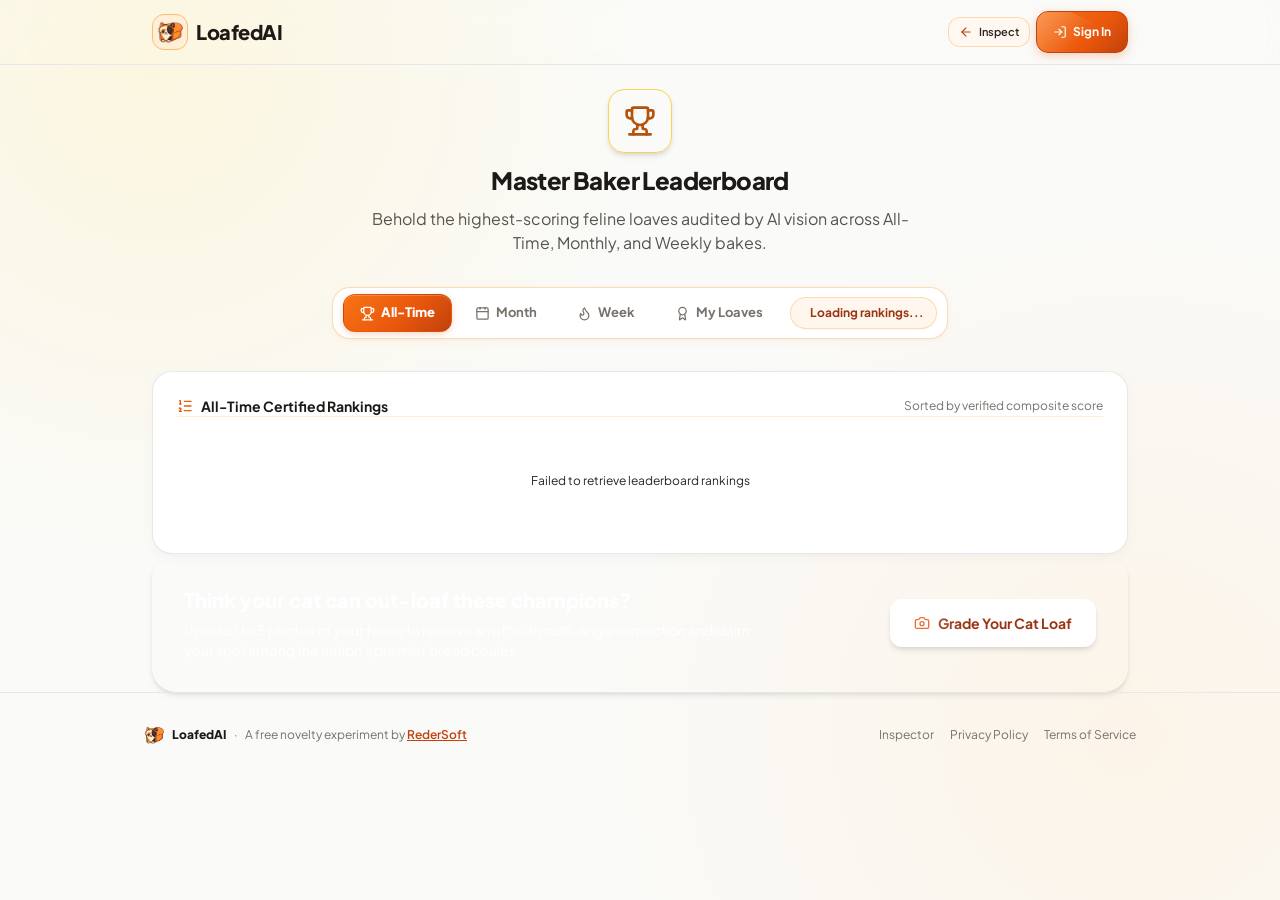
==== commit 72c712ac: "feat(copy): infuse cute, quirky, and professional bakery personality across site" ====
--- a/static/leaderboard.html
+++ b/static/leaderboard.html
@@ -97,7 +97,7 @@
             <span class="font-black text-lg sm:text-xl tracking-tight text-stone-900 truncate">LoafedAI</span>
             <span class="text-[10px] sm:text-xs text-stone-400 font-normal hidden xs:inline sm:inline">by <span class="text-stone-600 font-medium">RederSoft</span></span>
           </div>
-          <p class="text-[11px] text-stone-500 hidden sm:block truncate">Feline posture &amp; loaf rankings</p>
+          <p class="text-[11px] text-stone-500 hidden sm:block truncate">Official Feline Loaf Rankings</p>
         </div>
       </a>
 
@@ -158,10 +158,10 @@
       
 
       <h1 class="text-2xl sm:text-4xl md:text-5xl font-black text-stone-900 tracking-tight leading-tight">
-        Top loaves
+        Master Baker Leaderboard
       </h1>
       <p class="mt-3 text-stone-600 text-sm sm:text-base leading-relaxed max-w-xl mx-auto">
-        The highest-scoring cat loaves audited by AI vision across All-Time, Monthly, and Weekly rankings.
+        Behold the highest-scoring feline loaves audited by AI vision across All-Time, Monthly, and Weekly bakes.
       </p>
     </div>
 
@@ -235,9 +235,9 @@
     <!-- Call to Action Banner -->
     <div class="rounded-3xl bg-[#c2410c] p-6 sm:p-8 text-white shadow-md flex flex-col sm:flex-row items-center justify-between gap-6 text-center sm:text-left">
       <div class="space-y-1.5 max-w-xl">
-        <h3 class="text-xl sm:text-2xl font-black">Think your cat belongs on the leaderboard?</h3>
+        <h3 class="text-xl sm:text-2xl font-black">Think your cat can out-loaf these champions?</h3>
         <p class="text-xs sm:text-sm text-orange-100 leading-relaxed">
-          Upload 1 to 5 photos to receive an instant, multi-angle posture inspection from our AI vision model and claim your spot among the finest feline bakers.
+          Upload 1 to 5 photos of your feline to receive an official multi-angle inspection and claim your spot among the nation's premier bread boules.
         </p>
       </div>
       <a href="/#inspectorBay" class="min-h-[48px] px-6 py-3 rounded-xl bg-white text-orange-800 hover:bg-orange-50 font-bold text-xs sm:text-sm shadow-md transition-all shrink-0 active:scale-95 inline-flex items-center justify-center gap-2 shimmer-btn btn-tactile" aria-label="Grade Your Cat Loaf">
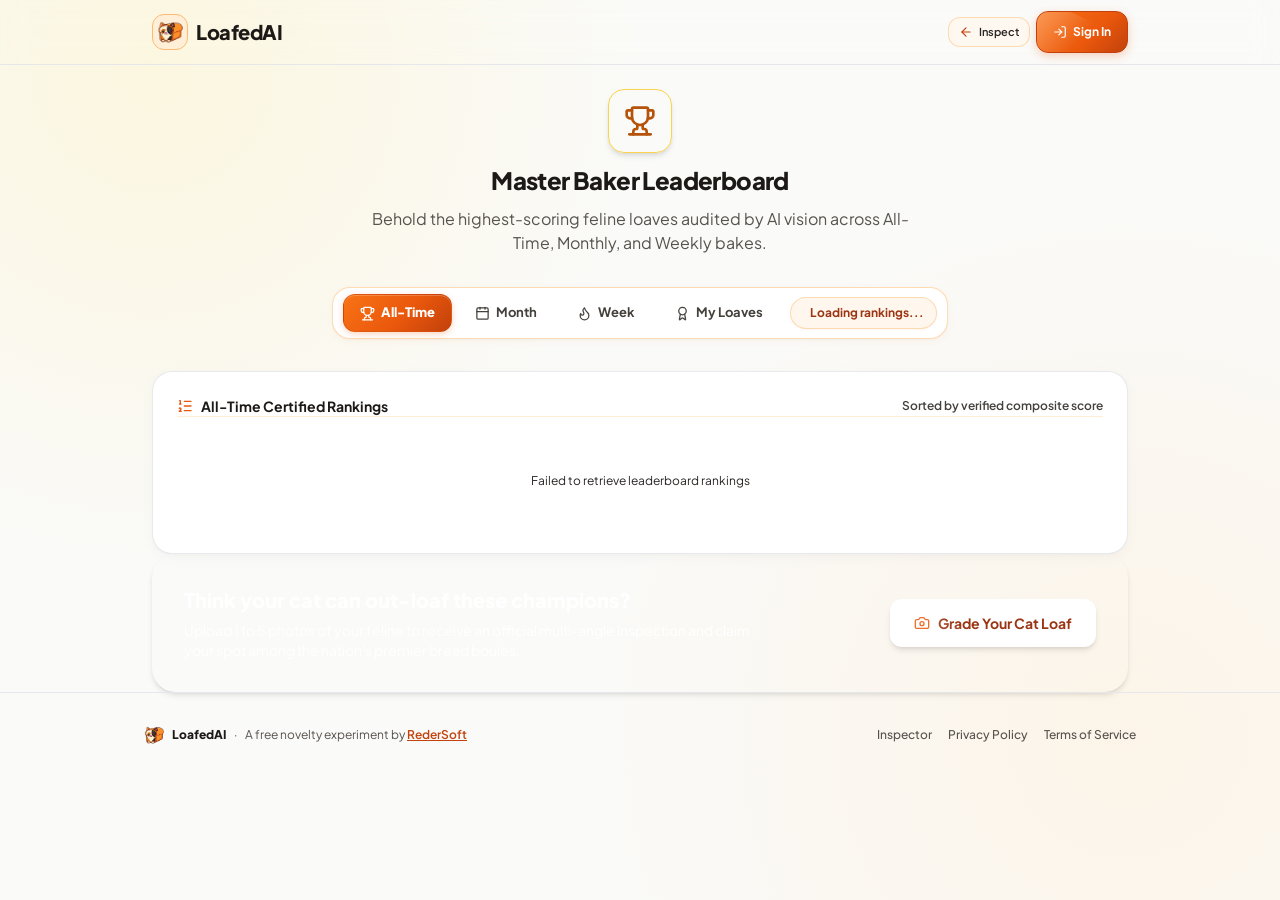
==== commit 2ff7a3c9: "fix(a11y): elevate low-contrast text and microcopy across all pages to meet WCAG AA standards" ====
--- a/static/leaderboard.html
+++ b/static/leaderboard.html
@@ -95,9 +95,9 @@
         <div class="min-w-0">
           <div class="flex items-baseline gap-1.5 sm:gap-2">
             <span class="font-black text-lg sm:text-xl tracking-tight text-stone-900 truncate">LoafedAI</span>
-            <span class="text-[10px] sm:text-xs text-stone-400 font-normal hidden xs:inline sm:inline">by <span class="text-stone-600 font-medium">RederSoft</span></span>
-          </div>
-          <p class="text-[11px] text-stone-500 hidden sm:block truncate">Official Feline Loaf Rankings</p>
+            <span class="text-[10px] sm:text-xs text-stone-600 font-medium hidden xs:inline sm:inline">by <span class="text-stone-800 font-bold">RederSoft</span></span>
+          </div>
+          <p class="text-[11px] text-stone-600 font-medium hidden sm:block truncate">Official Feline Loaf Rankings</p>
         </div>
       </a>
 
@@ -119,11 +119,11 @@
             <button id="headerUserMenuBtn" class="min-h-[40px] sm:min-h-[44px] px-2.5 sm:px-3 py-1.5 rounded-xl border border-orange-200/90 bg-white hover:bg-orange-50/80 flex items-center gap-1.5 sm:gap-2 shadow-2xs text-xs font-bold text-stone-800 transition-all active:scale-95 btn-tactile" aria-label="User Account Menu" aria-expanded="false">
               <span id="headerUserAvatar" class="w-6 h-6 rounded-full bg-orange-500 text-white flex items-center justify-center text-[11px] font-black uppercase">U</span>
               <span id="headerUserName" class="max-w-[100px] truncate text-stone-800 hidden sm:inline">Baker</span>
-              <i data-lucide="chevron-down" class="w-3 h-3 text-stone-500 shrink-0"></i>
+              <i data-lucide="chevron-down" class="w-3 h-3 text-stone-600 shrink-0"></i>
             </button>
             <div id="headerUserDropdown" class="hidden absolute right-0 mt-2 w-52 bg-white rounded-2xl border border-orange-200 shadow-xl py-1.5 z-50">
               <div class="px-3.5 py-2 border-b border-orange-100">
-                <p id="dropdownUserEmail" class="text-[11px] text-stone-500 truncate">baker@example.com</p>
+                <p id="dropdownUserEmail" class="text-xs text-stone-600 truncate">baker@example.com</p>
                 <p id="dropdownUserName" class="text-xs font-black text-stone-900 truncate">Baker Name</p>
               </div>
               <button id="menuProfileBtn" class="w-full px-3.5 py-2 text-left text-xs text-stone-700 hover:bg-orange-50 hover:text-orange-950 flex items-center gap-2 font-medium">
@@ -135,7 +135,7 @@
                 <span>My Submitted Loaves</span>
               </button>
               <button id="menuSignOutBtn" class="w-full px-3.5 py-2 text-left text-xs text-stone-700 hover:bg-orange-50 hover:text-orange-950 flex items-center gap-2 font-medium">
-                <i data-lucide="log-out" class="w-3.5 h-3.5 text-stone-500"></i>
+                <i data-lucide="log-out" class="w-3.5 h-3.5 text-stone-600"></i>
                 <span>Sign Out</span>
               </button>
             </div>
@@ -223,7 +223,7 @@
           <i data-lucide="list-ordered" class="w-4 h-4 text-orange-600"></i>
           <h2 id="listSectionTitle" class="text-sm font-bold text-stone-900">All-time rankings</h2>
         </div>
-        <span class="text-xs text-stone-500">Sorted by verified composite score</span>
+        <span class="text-xs text-stone-700 font-semibold">Sorted by verified composite score</span>
       </div>
 
       <!-- Entries Container -->
@@ -249,7 +249,7 @@
   </main>
 
   <!-- Footer -->
-  <footer class="mt-16 border-t border-stone-200/80 bg-[#fafaf8]/95 py-8 text-center text-xs text-stone-500">
+  <footer class="mt-16 border-t border-stone-200/80 bg-[#fafaf8]/95 py-8 text-center text-xs text-stone-600">
     <div class="max-w-5xl mx-auto px-4 flex flex-col sm:flex-row items-center justify-between gap-4">
       <div class="flex items-center gap-2">
         <picture>
@@ -259,10 +259,10 @@
         <span class="font-black text-stone-900">LoafedAI</span> <span>·</span>
         <span>A free novelty experiment by <a href="https://redersoft.com" target="_blank" rel="noopener noreferrer" class="text-orange-700 font-semibold underline">RederSoft</a></span>
       </div>
-      <div class="flex items-center gap-4 text-stone-500">
-        <a href="/" class="hover:text-stone-800 transition-colors">Inspector</a>
-        <a href="/privacy.html" class="hover:text-stone-800 transition-colors">Privacy Policy</a>
-        <a href="/terms.html" class="hover:text-stone-800 transition-colors">Terms of Service</a>
+      <div class="flex items-center gap-4 text-stone-600 font-medium">
+        <a href="/" class="hover:text-stone-900 transition-colors">Inspector</a>
+        <a href="/privacy.html" class="hover:text-stone-900 transition-colors">Privacy Policy</a>
+        <a href="/terms.html" class="hover:text-stone-900 transition-colors">Terms of Service</a>
       </div>
     </div>
   </footer>
@@ -411,7 +411,7 @@
 
           <div class="flex items-center justify-between pt-2 text-xs">
             <button type="button" id="authResendCodeBtn" class="text-orange-700 hover:text-orange-900 font-semibold underline">Resend Code</button>
-            <button type="button" id="authBackToSignInBtn" class="text-stone-500 hover:text-stone-800">Back to Sign In</button>
+            <button type="button" id="authBackToSignInBtn" class="text-stone-600 hover:text-stone-900 font-semibold">Back to Sign In</button>
           </div>
         </form>
       </div>
@@ -466,13 +466,13 @@
           </button>
 
           <div class="text-center pt-2">
-            <button type="button" id="authForgotCancelBtn" class="text-xs text-stone-500 hover:text-stone-800">Back to Sign In</button>
+            <button type="button" id="authForgotCancelBtn" class="text-xs text-stone-600 hover:text-stone-900 font-semibold">Back to Sign In</button>
           </div>
         </form>
       </div>
 
       <!-- RederSoft Auth Footer -->
-      <div class="mt-5 pt-3 border-t border-stone-200/60 text-[11px] text-stone-500 text-center leading-relaxed flex flex-col gap-1">
+      <div class="mt-5 pt-3 border-t border-stone-200/60 text-xs text-stone-600 text-center leading-relaxed flex flex-col gap-1">
         <span>Protected by <strong class="text-stone-700">RederSoft Auth</strong></span>
         <span>By continuing, you agree to our <a href="/terms.html" target="_blank" rel="noopener noreferrer" class="text-orange-700 underline font-semibold">Terms</a> and <a href="/privacy.html" target="_blank" rel="noopener noreferrer" class="text-orange-700 underline font-semibold">Privacy Policy</a>.</span>
       </div>
@@ -500,7 +500,7 @@
               Verified Baker
             </span>
           </div>
-          <p class="text-xs text-stone-500 mt-0.5" id="profileModalEmail">
+          <p class="text-xs text-stone-600 mt-0.5" id="profileModalEmail">
             baker@example.com
           </p>
         </div>
@@ -530,7 +530,7 @@
               maxlength="40" 
               placeholder="e.g. Captain Fluff, caleb, BakeryBoss..." 
               required
-              class="w-full px-3.5 py-2.5 rounded-xl border border-orange-200 bg-orange-50/20 focus:bg-white focus:border-orange-500 focus:ring-2 focus:ring-orange-200 outline-none text-sm font-semibold text-stone-900 placeholder:text-stone-400 transition-all shadow-2xs"
+              class="w-full px-3.5 py-2.5 rounded-xl border border-orange-200 bg-orange-50/20 focus:bg-white focus:border-orange-500 focus:ring-2 focus:ring-orange-200 outline-none text-sm font-semibold text-stone-900 placeholder:text-stone-500 transition-all shadow-2xs"
             >
           </div>
 
@@ -557,11 +557,11 @@
         </div>
         <div class="space-y-1.5 text-stone-600">
           <div class="flex justify-between items-center py-1 border-b border-orange-100/60">
-            <span class="font-medium text-stone-500">Sign-In Method</span>
+            <span class="font-semibold text-stone-700">Sign-In Method</span>
             <span id="profileAuthMethodDisplay" class="font-bold text-stone-800">Email &amp; Password</span>
           </div>
           <div class="flex justify-between items-center py-1">
-            <span class="font-medium text-stone-500">Account Status</span>
+            <span class="font-semibold text-stone-700">Account Status</span>
             <span class="font-bold text-emerald-700 flex items-center gap-1">
               <i data-lucide="shield-check" class="w-3.5 h-3.5 text-emerald-600"></i>
               <span>Active</span>
@@ -645,28 +645,28 @@
             <input type="radio" name="reportReasonOption" value="Not an authentic cat (non-cat, dog, or object)" checked class="mt-0.5 text-orange-600 focus:ring-orange-500">
             <div>
               <div class="font-bold text-stone-800">Not an authentic cat loaf</div>
-              <div class="text-[11px] text-stone-500 mt-0.5">Non-feline animal, dog, stuffed toy, or inanimate object</div>
+              <div class="text-xs text-stone-700 mt-0.5">Non-feline animal, dog, stuffed toy, or inanimate object</div>
             </div>
           </label>
           <label class="flex items-start gap-3 p-3 rounded-xl border border-stone-200 hover:border-amber-300 hover:bg-amber-50/40 cursor-pointer transition-colors has-[:checked]:border-orange-400 has-[:checked]:bg-orange-50/50">
             <input type="radio" name="reportReasonOption" value="Inappropriate or offensive photograph" class="mt-0.5 text-orange-600 focus:ring-orange-500">
             <div>
               <div class="font-bold text-stone-800">Inappropriate or offensive photograph</div>
-              <div class="text-[11px] text-stone-500 mt-0.5">Graphic, abusive, copyrighted, or inappropriate content</div>
+              <div class="text-xs text-stone-700 mt-0.5">Graphic, abusive, copyrighted, or inappropriate content</div>
             </div>
           </label>
           <label class="flex items-start gap-3 p-3 rounded-xl border border-stone-200 hover:border-amber-300 hover:bg-amber-50/40 cursor-pointer transition-colors has-[:checked]:border-orange-400 has-[:checked]:bg-orange-50/50">
             <input type="radio" name="reportReasonOption" value="Inappropriate cat or baker name" class="mt-0.5 text-orange-600 focus:ring-orange-500">
             <div>
               <div class="font-bold text-stone-800">Inappropriate cat or baker name</div>
-              <div class="text-[11px] text-stone-500 mt-0.5">Profanity, harassment, or offensive handle</div>
+              <div class="text-xs text-stone-700 mt-0.5">Profanity, harassment, or offensive handle</div>
             </div>
           </label>
           <label class="flex items-start gap-3 p-3 rounded-xl border border-stone-200 hover:border-amber-300 hover:bg-amber-50/40 cursor-pointer transition-colors has-[:checked]:border-orange-400 has-[:checked]:bg-orange-50/50">
             <input type="radio" name="reportReasonOption" value="Spam or duplicate submission" class="mt-0.5 text-orange-600 focus:ring-orange-500">
             <div>
               <div class="font-bold text-stone-800">Spam or duplicate submission</div>
-              <div class="text-[11px] text-stone-500 mt-0.5">Repeated spam submissions or advertising</div>
+              <div class="text-xs text-stone-700 mt-0.5">Repeated spam submissions or advertising</div>
             </div>
           </label>
         </div>
@@ -795,7 +795,7 @@
             <span>Auditing Loaf Telemetry</span>
           </div>
           <h3 class="text-sm font-black text-stone-900 tracking-tight">Retrieving Official Loaf Inspection...</h3>
-          <p class="text-[11px] text-stone-500 mt-0.5">Auditing paw concealment, flank wrap &amp; aerodynamic drag</p>
+          <p class="text-xs text-stone-600 mt-0.5">Auditing paw concealment, flank wrap &amp; aerodynamic drag</p>
 
           <!-- Molten Shimmer Loading Progress Sweep Bar -->
           <div class="w-40 h-1.5 bg-orange-100 rounded-full overflow-hidden mx-auto mt-2.5 border border-orange-200/80 relative">
@@ -869,8 +869,8 @@
               <span id="loafDetailsDate" class="text-[11px] text-stone-600 font-semibold">Certified Oct 2026</span>
             </div>
             <h2 id="loafDetailsCatName" class="text-xl sm:text-2xl font-black text-stone-900 tracking-tight leading-tight">Cat Name</h2>
-            <p class="text-xs text-stone-500 mt-0.5">
-              Baked &amp; Entered by <span id="loafDetailsBakerName" class="font-bold text-stone-700">Baker Name</span>
+            <p class="text-xs text-stone-600 mt-0.5">
+              Baked &amp; Entered by <span id="loafDetailsBakerName" class="font-bold text-stone-900">Baker Name</span>
             </p>
           </div>
           <div class="shrink-0 flex flex-col items-end">
@@ -1070,7 +1070,7 @@
     <div class="max-w-xl w-full p-4 relative bg-white rounded-2xl border border-stone-300 shadow-2xl flex flex-col">
       <div class="flex items-center justify-between pb-2 mb-2 border-b border-stone-200">
         <h3 id="lightboxCatName" class="text-sm font-black text-stone-900">Cat Name</h3>
-        <button id="closeLightboxBtn" class="w-8 h-8 rounded-full bg-stone-100 hover:bg-rose-50 hover:border-red-200 hover:text-red-600 border border-stone-200 text-stone-500 flex items-center justify-center transition-all cursor-pointer" aria-label="Close photo">
+        <button id="closeLightboxBtn" class="w-8 h-8 rounded-full bg-stone-100 hover:bg-rose-50 hover:border-red-200 hover:text-red-600 border border-stone-200 text-stone-700 flex items-center justify-center transition-all cursor-pointer" aria-label="Close photo">
           <i data-lucide="x" class="w-4 h-4"></i>
         </button>
       </div>
--- a/static/style.min.css
+++ b/static/style.min.css
@@ -1 +1 @@
-html{-webkit-text-size-adjust:100%;touch-action:manipulation;scroll-behavior:smooth;overflow-x:hidden;max-width:100%;width:100%}:root{--font-sans:'Plus Jakarta Sans',system-ui,-apple-system,sans-serif;--font-serif:'Playfair Display',Georgia,serif;--bg-ground:#fafaf8;--bg-card:#ffffff;--calico-ginger:#d95d1e;--calico-ginger-hover:#c2410c;--calico-crust:#ea580c;--calico-amber:#d97706;--calico-butter:#fef3c7;--calico-cream:#fffbeb;--calico-border:#fed7aa;--calico-border-strong:#fdba74;--crust-gold:#d95d1e;--toast-border:#fed7aa;--text-primary:#1c1917;--text-muted:#78716c}body{font-family:var(--font-sans);background-color:#fafaf8;background-image:radial-gradient(circle at 12% 8%,rgba(254,243,199,0.5) 0%,transparent 35%),radial-gradient(circle at 88% 82%,rgba(255,237,213,0.45) 0%,transparent 40%);background-attachment:fixed;color:var(--text-primary);min-height:100vh;overflow-x:hidden;max-width:100%;width:100%;padding-bottom:max(4rem,env(safe-area-inset-bottom,2rem))}.font-serif{font-family:var(--font-serif)}.auditor-field-notes{font-family:var(--font-sans);font-size:0.875rem;font-style:normal;font-weight:500;line-height:1.7;letter-spacing:normal;color:#44403c}.bakery-card{background:#ffffff;border:1px solid rgba(229,231,235,0.9);box-shadow:0 4px 16px -2px rgba(28,25,23,0.04),0 2px 4px -1px rgba(28,25,23,0.02);border-radius:1.25rem;transition:all 0.25s cubic-bezier(0.16,1,0.3,1)}.bakery-card:hover{border-color:rgba(217,93,30,0.35);box-shadow:0 12px 28px -6px rgba(28,25,23,0.08),0 4px 8px -2px rgba(217,93,30,0.04)}.text-tabby-gradient{color:#c2410c;background:linear-gradient(135deg,#c2410c 0%,#ea580c 50%,#d97706 100%);-webkit-background-clip:text;-webkit-text-fill-color:transparent}.btn-tabby-primary{background:linear-gradient(135deg,#ea580c 0%,#d95d1e 55%,#c2410c 100%);color:#ffffff;box-shadow:0 4px 14px -2px rgba(217,93,30,0.35);transition:all 0.2s cubic-bezier(0.16,1,0.3,1)}.btn-tabby-primary:hover{background:linear-gradient(135deg,#f97316 0%,#ea580c 50%,#d95d1e 100%);box-shadow:0 6px 18px -2px rgba(217,93,30,0.45);transform:translateY(-1px)}.btn-tabby-primary:active{transform:translateY(0)}.upload-slot{position:relative;border:2px dashed #fdba74;background:#ffffff;border-radius:1.25rem;transition:all 0.2s cubic-bezier(0.16,1,0.3,1);cursor:pointer;overflow:hidden}.upload-slot:hover{border-color:#d95d1e;background:#fffaf5;box-shadow:0 8px 24px -6px rgba(217,93,30,0.12);transform:translateY(-1px)}.upload-slot.drag-over{border-color:#c2410c;background:#fff7ed;box-shadow:0 12px 28px -4px rgba(217,93,30,0.2);transform:scale(1.01)}.upload-slot.has-image{border-style:solid;border-color:#fb923c;background-color:#ffffff}.score-circle-svg{transform:rotate(-90deg);transform-origin:50% 50%}.score-circle-meter{stroke-dasharray:565.48;stroke-dashoffset:565.48;transition:stroke-dashoffset 1.8s cubic-bezier(0.16,1,0.3,1)}.stamp{display:inline-block;padding:0.25rem 0.75rem;text-transform:uppercase;font-weight:800;border:3px solid currentColor;border-radius:0.5rem;transform:rotate(-6deg);mask-image:linear-gradient(135deg,rgba(0,0,0,0.9) 0%,rgba(0,0,0,1) 50%,rgba(0,0,0,0.85) 100%);transition:transform 0.2s cubic-bezier(0.16,1,0.3,1)}.stamp-station-wrapper{position:relative;display:inline-flex;align-items:center;justify-content:center}.cat-stamper-tool{position:absolute;left:50%;bottom:-6px;width:4.75rem;height:6rem;margin-left:-2.375rem;pointer-events:none;z-index:40;opacity:0;transform:translateY(-160px) rotate(-14deg) scale(1.1);transform-origin:50% 95%;will-change:transform,opacity}@keyframes cat-stamper-slam-and-lift{0%{opacity:0;transform:translateY(-160px) rotate(-14deg) scale(1.15,1.15)}14%{opacity:1;transform:translateY(-28px) rotate(-6deg) scale(0.92,1.12)}26%{opacity:1;transform:translateY(4px) rotate(1deg) scale(1.24,0.72)}38%{opacity:1;transform:translateY(1px) rotate(-1deg) scale(1.06,0.94)}50%{opacity:1;transform:translateY(-18px) rotate(-3deg) scale(0.96,1.06)}72%{opacity:0.9;transform:translateY(-105px) rotate(-10deg) scale(1.05)}100%{opacity:0;transform:translateY(-175px) rotate(-15deg) scale(1.1)}}.cat-stamper-slamming{animation:cat-stamper-slam-and-lift 0.78s cubic-bezier(0.2,0.8,0.2,1) both !important}.stamp-shockwave-ring{position:absolute;left:50%;top:50%;width:3.75rem;height:3.75rem;margin-left:-1.875rem;margin-top:-1.875rem;border-radius:9999px;border:3px solid rgba(234,88,12,0.85);background:radial-gradient(circle,rgba(249,115,22,0.4) 0%,rgba(234,88,12,0) 70%);pointer-events:none;opacity:0;transform:scale(0.2);z-index:35}@keyframes stamp-shockwave-burst{0%,24%{opacity:0;transform:scale(0.2)}26%{opacity:0.95;transform:scale(0.65)}65%{opacity:0.35;transform:scale(1.85)}100%{opacity:0;transform:scale(2.3)}}.stamp-shockwave-active{animation:stamp-shockwave-burst 0.78s cubic-bezier(0.1,0.8,0.2,1) both}.stamp-particles-cluster{position:absolute;left:50%;top:50%;width:0;height:0;pointer-events:none;z-index:36}.stamp-ink-dot{position:absolute;width:6px;height:6px;border-radius:9999px;background-color:#ea580c;opacity:0}@keyframes stamp-particle-burst{0%,25%{opacity:0;transform:translate(0,0) scale(0.4)}26%{opacity:1;transform:translate(var(--p-tx),var(--p-ty)) scale(1.2)}60%{opacity:0.7;transform:translate(calc(var(--p-tx) * 1.3),calc(var(--p-ty) * 1.3)) scale(0.8)}100%{opacity:0;transform:translate(calc(var(--p-tx) * 1.5),calc(var(--p-ty) * 1.5)) scale(0)}}.p-tl{--p-tx:-24px;--p-ty:-20px}.p-tr{--p-tx:24px;--p-ty:-18px}.p-bl{--p-tx:-20px;--p-ty:20px}.p-br{--p-tx:22px;--p-ty:22px}.stamp-particles-active .stamp-ink-dot{animation:stamp-particle-burst 0.78s cubic-bezier(0.15,0.8,0.25,1) both}@keyframes stamp-slam{0%,25%{opacity:0;transform:scale(1.9) rotate(-18deg)}26%{opacity:1;transform:scale(1.22) rotate(-8deg);filter:drop-shadow(0 0 10px rgba(234,88,12,0.5))}45%{transform:scale(0.92) rotate(-5deg)}70%{transform:scale(1.06) rotate(-7deg)}100%{opacity:1;transform:scale(1) rotate(-6deg);filter:drop-shadow(0 1px 2px rgba(0,0,0,0.1))}}.stamp-slam{animation:stamp-slam 0.78s cubic-bezier(0.18,0.85,0.32,1.2) both !important;transform-origin:center center}@media (prefers-reduced-motion:reduce){.cat-stamper-tool,.stamp-shockwave-ring,.stamp-particles-cluster{display:none !important}.stamp-slam{animation-duration:0.01ms !important;opacity:1 !important;transform:none !important}}@keyframes pulse-gentle{0%,100%{transform:scale(1)}50%{transform:scale(1.03)}}.animate-pulse-gentle{animation:pulse-gentle 3s infinite ease-in-out}@keyframes float-slow{0%,100%{transform:translateY(0)}50%{transform:translateY(-6px)}}.animate-float{animation:float-slow 4s infinite ease-in-out}::-webkit-scrollbar{width:8px;height:8px}::-webkit-scrollbar-track{background:#fff7ed}::-webkit-scrollbar-thumb{background:#fed7aa;border-radius:4px}::-webkit-scrollbar-thumb:hover{background:#fb923c}#inspectorBay{scroll-margin-top:6rem}#loafAnglesButtons,#loafDetailsAnglesButtons{display:grid;grid-template-columns:repeat(auto-fit,minmax(min(100%,108px),1fr));overflow:visible;gap:0.375rem;min-width:0}#loafAnglesButtons > button,#loafDetailsAnglesButtons > button{box-sizing:border-box;width:100%;max-width:100%;min-width:0;justify-content:center;white-space:normal;text-align:center;line-height:1.2;padding:0.45rem 0.35rem}#loafAnglesButtons > button span,#loafDetailsAnglesButtons > button span{min-width:0;overflow-wrap:anywhere}.toast-card{pointer-events:auto;transform:translateY(12px) scale(0.97);opacity:0;transition:all 0.28s cubic-bezier(0.16,1,0.3,1)}.toast-card.show{transform:translateY(0) scale(1);opacity:1}.toast-card.hide{transform:translateY(8px) scale(0.95);opacity:0}:focus-visible{outline:2px solid #ea580c !important;outline-offset:2px !important}.sr-only{position:absolute !important;width:1px !important;height:1px !important;padding:0 !important;margin:-1px !important;overflow:hidden !important;clip:rect(0,0,0,0) !important;white-space:nowrap !important;border-width:0 !important}@media (prefers-reduced-motion:reduce){*,::before,::after{animation-duration:0.01ms !important;animation-iteration-count:1 !important;transition-duration:0.01ms !important;scroll-behavior:auto !important}}.leaderboard-filter-bar{display:flex !important;flex-direction:column !important;align-items:center !important;gap:0.625rem !important;background-color:#ffffff !important;padding:0.375rem !important;border-radius:1.125rem !important;border:1px solid rgba(254,215,170,0.9) !important;box-shadow:0 2px 10px -2px rgba(234,88,12,0.08),0 1px 3px rgba(0,0,0,0.03) !important;backdrop-filter:blur(12px) !important;-webkit-backdrop-filter:blur(12px) !important;width:100% !important}@media (min-width:640px){.leaderboard-filter-bar{flex-direction:row !important;align-items:center !important;justify-content:center !important;width:-moz-fit-content !important;width:fit-content !important;max-width:fit-content !important;margin-left:auto !important;margin-right:auto !important;padding:0.375rem 0.625rem !important;gap:0.625rem !important}}.leaderboard-tabs-group{display:flex !important;flex-direction:row !important;align-items:center !important;background-color:#fff7ed !important;padding:0.25rem !important;border-radius:0.875rem !important;border:1px solid rgba(254,215,170,0.6) !important;gap:0.25rem !important;width:100% !important}@media (min-width:640px){.leaderboard-tabs-group{width:auto !important;background-color:transparent !important;border:none !important;padding:0 !important;gap:0.35rem !important;box-shadow:none !important}}.tab-filter-btn{display:inline-flex !important;align-items:center !important;justify-content:center !important;gap:0.35rem !important;padding:0.5rem 0.625rem !important;border-radius:0.75rem !important;font-size:0.75rem !important;font-weight:700 !important;color:#78716c !important;background-color:transparent !important;border:1px solid transparent !important;transition:all 0.18s cubic-bezier(0.16,1,0.3,1) !important;cursor:pointer !important;white-space:nowrap !important;min-height:38px !important;touch-action:manipulation !important;flex:1 1 0% !important;text-align:center !important;user-select:none !important}@media (min-width:640px){.tab-filter-btn{flex:initial !important;padding:0.45rem 1rem !important;font-size:0.8125rem !important;font-weight:700 !important;border-radius:0.75rem !important;min-height:38px !important;gap:0.4rem !important}}.tab-filter-btn:hover:not(.active){background-color:#fff7ed !important;color:#c2410c !important;border-color:rgba(254,215,170,0.7) !important}.tab-filter-btn:active{transform:translateY(1px) scale(0.98) !important}.tab-filter-btn.active{background:linear-gradient(135deg,#f97316 0%,#ea580c 55%,#c2410c 100%) !important;color:#ffffff !important;border:1px solid rgba(194,65,12,0.4) !important;box-shadow:0 2px 6px rgba(234,88,12,0.25),inset 0 1px 0 rgba(255,255,255,0.22) !important;font-weight:800 !important}.tab-filter-btn .tab-icon{width:14px !important;height:14px !important;flex-shrink:0 !important;display:inline-block !important;transition:transform 0.18s ease !important}@media (min-width:640px){.tab-filter-btn .tab-icon{width:15px !important;height:15px !important}}.tab-filter-btn:hover:not(.active) .tab-icon{transform:scale(1.1) !important}.tab-filter-btn.active .tab-icon{color:#ffffff !important}.leaderboard-status-info{display:flex !important;align-items:center !important;padding:0 !important;width:100% !important;justify-content:center !important}@media (min-width:640px){.leaderboard-status-info{width:auto !important;padding:0 !important}}.leaderboard-status-badge{display:inline-flex !important;align-items:center !important;gap:0.45rem !important;padding:0.35rem 0.75rem !important;border-radius:9999px !important;background-color:#fff7ed !important;border:1px solid rgba(254,215,170,0.9) !important;font-size:0.75rem !important;font-weight:700 !important;color:#9a3412 !important;box-shadow:0 1px 2px rgba(234,88,12,0.05) !important;white-space:nowrap !important}.btn-header-signin{background:linear-gradient(135deg,#f97316 0%,#ea580c 60%,#c2410c 100%) !important;color:#ffffff !important;border:1px solid #c2410c !important;border-radius:0.75rem;font-weight:700;font-size:0.75rem;padding:0.5rem 1rem;display:inline-flex;align-items:center;gap:0.4rem;min-height:42px;box-shadow:0 3px 10px rgba(234,88,12,0.25);transition:all 0.2s cubic-bezier(0.16,1,0.3,1);cursor:pointer}.btn-header-signin:hover{background:linear-gradient(135deg,#fb923c 0%,#f97316 60%,#ea580c 100%) !important;box-shadow:0 6px 16px rgba(234,88,12,0.38);transform:translateY(-1px)}.btn-header-signin:active{transform:translateY(0)}.btn-header-signin.hidden,.btn-header-signin[hidden]{display:none !important}.hidden,[hidden]{display:none !important}html.user-logged-in #headerSignInBtn,body.user-logged-in #headerSignInBtn{display:none !important}html.user-logged-in #rollSubmitBakerTagBtn,body.user-logged-in #rollSubmitBakerTagBtn{display:none !important}#submitDisplayNameInput[readonly]{background-color:#fafaf9 !important;color:#57534e !important;cursor:default !important}#submitDisplayNameInput[readonly]:focus{border-color:#e7e5e4 !important;box-shadow:0 1px 2px rgba(0,0,0,0.03) !important}.right-0{right:0px !important}#headerUserDropdown{position:absolute !important;top:calc(100% + 0.5rem) !important;right:0px !important;left:auto !important;width:14rem !important;max-width:calc(100vw - 1.25rem) !important;box-shadow:0 14px 34px -4px rgba(0,0,0,0.16),0 4px 10px -2px rgba(234,88,12,0.08) !important;transform-origin:top right;z-index:50 !important}@media (max-width:640px){#headerUserDropdown{right:-0.25rem !important;width:min(15rem,calc(100vw - 1rem)) !important;font-size:0.8125rem}}.bg-orange-600{background-color:#ea580c !important}.hover\:bg-orange-700:hover{background-color:#c2410c !important}.bg-red-600{background-color:#dc2626 !important;color:#ffffff !important}.hover\:bg-red-700:hover{background-color:#b91c1c !important;color:#ffffff !important}.bg-amber-600{background-color:#d97706 !important}.pedestal-stage{display:flex;align-items:flex-end;justify-content:center;gap:1rem;max-width:900px;margin:0 auto 3rem auto;padding:0 0.5rem}@media (max-width:767px){.pedestal-stage{gap:0.5rem;padding:0}}.pedestal-step{display:flex;flex-direction:column;align-items:center;flex:1;max-width:280px;position:relative;transition:transform 0.25s cubic-bezier(0.16,1,0.3,1)}.pedestal-step:hover{transform:translateY(-4px)}.pedestal-step-1{order:2;z-index:10;transform:translateY(-10px)}.pedestal-step-1:hover{transform:translateY(-14px)}.pedestal-step-2{order:1;z-index:5}.pedestal-step-3{order:3;z-index:5}.pedestal-card{width:100%;background:#ffffff;border-radius:1.25rem 1.25rem 0 0;padding:1.25rem 1rem 1rem 1rem;box-shadow:0 8px 24px -4px rgba(41,37,36,0.08);border:1px solid rgba(251,146,60,0.25);border-bottom:none;display:flex;flex-direction:column;align-items:center;text-align:center;position:relative}@media (max-width:640px){.pedestal-card{padding:0.75rem 0.4rem;border-radius:1rem 1rem 0 0}}.pedestal-step-1 .pedestal-card{border:2px solid #f59e0b;border-bottom:none;background:linear-gradient(180deg,#fffdf8 0%,#ffffff 100%);box-shadow:0 12px 32px -4px rgba(245,158,11,0.25)}.pedestal-step-2 .pedestal-card{border:1.5px solid #cbd5e1;border-bottom:none;box-shadow:0 8px 20px -4px rgba(100,116,139,0.14)}.pedestal-step-3 .pedestal-card{border:1.5px solid #fdba74;border-bottom:none;box-shadow:0 8px 20px -4px rgba(234,88,12,0.12)}.pedestal-badge{display:inline-flex;align-items:center;gap:0.35rem;padding:0.25rem 0.65rem;border-radius:9999px;font-size:0.7rem;font-weight:800;letter-spacing:0.04em;text-transform:uppercase;margin-bottom:0.75rem;box-shadow:0 2px 6px rgba(0,0,0,0.06)}@media (max-width:640px){.pedestal-badge{padding:0.15rem 0.4rem;font-size:0.6rem;gap:0.2rem;margin-bottom:0.4rem}}.pedestal-badge-gold{background:linear-gradient(135deg,#fef08a 0%,#fde047 50%,#f59e0b 100%);color:#78350f;border:1px solid #d97706}.pedestal-badge-silver{background:linear-gradient(135deg,#f8fafc 0%,#e2e8f0 50%,#cbd5e1 100%);color:#1e293b;border:1px solid #94a3b8}.pedestal-badge-bronze{background:linear-gradient(135deg,#fff7ed 0%,#fed7aa 50%,#f97316 100%);color:#7c2d12;border:1px solid #ea580c}.pedestal-photo-frame{position:relative;width:120px;height:120px;border-radius:1.25rem;overflow:hidden;margin:0 auto 0.75rem auto;cursor:pointer;background-color:#ffedd5;transition:transform 0.2s cubic-bezier(0.16,1,0.3,1)}.pedestal-photo-frame:hover{transform:scale(1.05)}@media (max-width:640px){.pedestal-photo-frame{width:80px;height:80px;border-radius:0.85rem;margin-bottom:0.4rem}}.pedestal-step-1 .pedestal-photo-frame{width:140px;height:140px;border:3.5px solid #f59e0b;box-shadow:0 0 16px rgba(245,158,11,0.4),0 8px 16px rgba(0,0,0,0.1)}@media (max-width:640px){.pedestal-step-1 .pedestal-photo-frame{width:96px;height:96px;border-width:2.5px}}.pedestal-step-2 .pedestal-photo-frame{border:3px solid #94a3b8;box-shadow:0 0 12px rgba(148,163,184,0.35),0 6px 12px rgba(0,0,0,0.08)}.pedestal-step-3 .pedestal-photo-frame{border:3px solid #ea580c;box-shadow:0 0 12px rgba(234,88,12,0.3),0 6px 12px rgba(0,0,0,0.08)}.pedestal-photo-frame img{width:100%;height:100%;object-fit:cover;display:block;image-rendering:auto;image-rendering:smooth;image-rendering:high-quality;backface-visibility:hidden;transform:translateZ(0)}.pedestal-stamp{position:absolute;bottom:6px;right:6px;background:rgba(255,255,255,0.96);border:2px solid #ea580c;color:#c2410c;font-size:0.65rem;font-weight:900;padding:0.1rem 0.35rem;border-radius:0.35rem;box-shadow:0 2px 6px rgba(0,0,0,0.12);transform:rotate(-4deg)}@media (max-width:640px){.pedestal-stamp{font-size:0.525rem;padding:0.05rem 0.2rem;bottom:3px;right:3px;border-width:1.5px}}.pedestal-pillar{width:100%;border-radius:0 0 1.25rem 1.25rem;display:flex;flex-direction:column;align-items:center;justify-content:center;position:relative;box-shadow:inset 0 2px 4px rgba(255,255,255,0.6),0 10px 24px -4px rgba(0,0,0,0.12)}@media (max-width:640px){.pedestal-pillar{border-radius:0 0 0.85rem 0.85rem}}.pedestal-pillar-1{height:140px;background:linear-gradient(180deg,#fef3c7 0%,#fde68a 25%,#f59e0b 80%,#d97706 100%);border:2px solid #b45309;border-top:4px solid #fef08a}@media (max-width:640px){.pedestal-pillar-1{height:95px}}.pedestal-pillar-2{height:95px;background:linear-gradient(180deg,#f8fafc 0%,#e2e8f0 30%,#cbd5e1 80%,#94a3b8 100%);border:2px solid #64748b;border-top:4px solid #ffffff}@media (max-width:640px){.pedestal-pillar-2{height:65px}}.pedestal-pillar-3{height:65px;background:linear-gradient(180deg,#fff7ed 0%,#ffedd5 30%,#fed7aa 80%,#f97316 100%);border:2px solid #c2410c;border-top:4px solid #ffedd5}@media (max-width:640px){.pedestal-pillar-3{height:45px}}.pedestal-number{font-family:var(--font-serif);font-weight:900;line-height:1;user-select:none}.pedestal-pillar-1 .pedestal-number{font-size:3.5rem;color:#78350f;text-shadow:0 2px 0 rgba(255,255,255,0.5),0 -1px 0 rgba(0,0,0,0.15)}@media (max-width:640px){.pedestal-pillar-1 .pedestal-number{font-size:2.25rem}}.pedestal-pillar-2 .pedestal-number{font-size:2.75rem;color:#334155;text-shadow:0 2px 0 rgba(255,255,255,0.7),0 -1px 0 rgba(0,0,0,0.15)}@media (max-width:640px){.pedestal-pillar-2 .pedestal-number{font-size:1.85rem}}.pedestal-pillar-3 .pedestal-number{font-size:2.25rem;color:#7c2d12;text-shadow:0 2px 0 rgba(255,255,255,0.5),0 -1px 0 rgba(0,0,0,0.15)}@media (max-width:640px){.pedestal-pillar-3 .pedestal-number{font-size:1.5rem}}.pedestal-pillar-label{font-size:0.65rem;font-weight:800;text-transform:uppercase;letter-spacing:0.08em;opacity:0.85;margin-top:0.15rem}@media (max-width:640px){.pedestal-pillar-label{display:none}}.pedestal-pillar-1 .pedestal-pillar-label{color:#78350f}.pedestal-pillar-2 .pedestal-pillar-label{color:#334155}.pedestal-pillar-3 .pedestal-pillar-label{color:#7c2d12}#closeResultsSectionBtn{position:absolute !important;top:1.25rem !important;right:1.25rem !important;width:36px !important;height:36px !important;min-width:36px !important;min-height:36px !important;border-radius:0.75rem !important;background:rgba(255,255,255,0.95) !important;border:1px solid rgba(251,146,60,0.4) !important;color:#78716c !important;display:flex !important;align-items:center !important;justify-content:center !important;cursor:pointer !important;z-index:30 !important;transition:all 0.2s cubic-bezier(0.16,1,0.3,1) !important;box-shadow:0 1px 3px rgba(0,0,0,0.05) !important}#closeResultsSectionBtn:hover{background-color:#fee2e2 !important;border-color:#fca5a5 !important;color:#dc2626 !important;transform:scale(1.06);box-shadow:0 2px 8px rgba(220,38,38,0.18) !important}#closeResultsSectionBtn:active{transform:scale(0.95)}@media (max-width:640px){#closeResultsSectionBtn{top:0.875rem !important;right:0.875rem !important;width:32px !important;height:32px !important;min-width:32px !important;min-height:32px !important}}.scorecard-header-ribbon{padding-right:3.5rem !important}@media (max-width:640px){.scorecard-header-ribbon{padding-right:2.75rem !important}}.scorecard-main-layout{display:flex !important;flex-direction:column !important;gap:1.5rem !important;width:100% !important}@media (min-width:1024px){.scorecard-main-layout{flex-direction:row !important;align-items:center !important;justify-content:space-between !important;gap:2rem !important}}.scorecard-telemetry-cluster{display:flex !important;flex-direction:column !important;align-items:center !important;text-align:center !important;gap:1.5rem !important;width:100% !important;min-width:0 !important}@media (min-width:640px){.scorecard-telemetry-cluster{flex-direction:row !important;align-items:center !important;text-align:left !important;gap:2rem !important}}@media (min-width:1024px){.scorecard-telemetry-cluster{flex:1 1 0% !important;min-width:0 !important}}.scorecard-dial-wrap{flex-shrink:0 !important;display:flex !important;align-items:center !important;justify-content:center !important}.scorecard-details-wrap{flex:1 1 0% !important;min-width:0 !important;max-width:100% !important}.scorecard-actions-cluster{width:100% !important;display:flex !important;flex-direction:column !important;gap:0.625rem !important;min-width:0 !important}@media (min-width:640px) and (max-width:1023px){.scorecard-actions-cluster{display:grid !important;grid-template-columns:repeat(2,minmax(0,1fr)) !important;gap:0.625rem !important;margin-top:0.5rem !important}}@media (min-width:1024px){.scorecard-actions-cluster{width:280px !important;min-width:280px !important;max-width:280px !important;flex-shrink:0 !important;margin-top:0 !important}}.scorecard-actions-cluster button,.btn-submit-leaderboard,.btn-download-cert,.btn-download-story,.btn-share-scorecard,.btn-grade-own,.btn-copy-summary,.btn-new-inspection{width:100% !important;min-height:46px !important;padding:0.625rem 1rem !important;border-radius:0.75rem !important;font-weight:700 !important;font-size:0.8125rem !important;display:inline-flex !important;align-items:center !important;justify-content:center !important;gap:0.5rem !important;box-sizing:border-box !important;transition:all 0.2s cubic-bezier(0.16,1,0.3,1) !important;cursor:pointer !important;text-decoration:none !important;line-height:1.25 !important;position:relative !important;overflow:hidden !important}.scorecard-actions-cluster button:active,.btn-submit-leaderboard:active,.btn-download-cert:active,.btn-download-story:active,.btn-share-scorecard:active,.btn-grade-own:active,.btn-copy-summary:active,.btn-new-inspection:active{transform:translateY(1.5px) scale(0.985) !important}.btn-submit-leaderboard{background:linear-gradient(135deg,#b45309 0%,#d97706 35%,#ea580c 70%,#c2410c 100%) !important;color:#ffffff !important;border:1.5px solid #d97706 !important;box-shadow:0 4px 16px rgba(217,119,6,0.45),0 2px 4px rgba(0,0,0,0.1) !important}.btn-submit-leaderboard:hover{background:linear-gradient(135deg,#d97706 0%,#f59e0b 35%,#ea580c 70%,#b45309 100%) !important;box-shadow:0 6px 22px rgba(217,119,6,0.6),0 3px 6px rgba(0,0,0,0.12) !important;transform:translateY(-1px)}.btn-download-cert{background:linear-gradient(135deg,#c2410c 0%,#b45309 50%,#9a3412 100%) !important;color:#ffffff !important;border:1px solid #78350f !important;box-shadow:0 4px 16px rgba(180,83,9,0.35) !important}.btn-download-cert:hover{background:linear-gradient(135deg,#ea580c 0%,#d97706 50%,#c2410c 100%) !important;box-shadow:0 6px 20px rgba(180,83,9,0.45) !important;transform:translateY(-1px)}.loaf-cert-download-btn{background:linear-gradient(135deg,#d97706 0%,#ea580c 100%) !important;color:#ffffff !important;border:1px solid #c2410c !important;box-shadow:0 4px 14px rgba(194,65,12,0.3) !important}.loaf-cert-download-btn:hover{background:linear-gradient(135deg,#b45309 0%,#c2410c 100%) !important;box-shadow:0 6px 18px rgba(194,65,12,0.4) !important}#badgesContainer{width:100%;justify-content:center;align-content:center;gap:0.75rem}#badgesContainer > *{max-width:100%;text-align:center}.btn-download-story{background:linear-gradient(135deg,#e11d48 0%,#db2777 50%,#f59e0b 100%) !important;color:#ffffff !important;border:1px solid #be123c !important;box-shadow:0 4px 14px rgba(225,29,72,0.35) !important}.btn-download-story:hover{background:linear-gradient(135deg,#f43f5e 0%,#ec4899 50%,#d97706 100%) !important;box-shadow:0 6px 18px rgba(225,29,72,0.5) !important;transform:translateY(-1px)}.btn-share-scorecard{background:linear-gradient(135deg,#d97706 0%,#f97316 50%,#ea580c 100%) !important;color:#ffffff !important;border:1px solid #b45309 !important;box-shadow:0 4px 14px rgba(217,119,6,0.35) !important}.btn-share-scorecard:hover{background:linear-gradient(135deg,#f59e0b 0%,#fb923c 50%,#f97316 100%) !important;box-shadow:0 6px 18px rgba(217,119,6,0.5) !important;transform:translateY(-1px)}.btn-grade-own{background:linear-gradient(135deg,#ea580c 0%,#f97316 50%,#d97706 100%) !important;color:#ffffff !important;border:1px solid #c2410c !important;box-shadow:0 4px 14px rgba(234,88,12,0.35) !important}.btn-grade-own:hover{background:linear-gradient(135deg,#f97316 0%,#fb923c 50%,#ea580c 100%) !important;box-shadow:0 6px 18px rgba(234,88,12,0.5) !important;transform:translateY(-1px)}.btn-copy-summary{background-color:#ffffff !important;color:#292524 !important;border:1.5px solid #fed7aa !important;box-shadow:0 1px 3px rgba(0,0,0,0.04) !important}.btn-copy-summary:hover{background-color:#fffaf5 !important;border-color:#f97316 !important;color:#431407 !important;box-shadow:0 3px 10px rgba(234,88,12,0.12) !important;transform:translateY(-1px)}.btn-new-inspection{background-color:#fff7ed !important;color:#7c2d12 !important;border:1.5px solid #fdba74 !important;box-shadow:0 1px 3px rgba(234,88,12,0.08) !important}.btn-new-inspection:hover{background-color:#ffedd5 !important;border-color:#f97316 !important;color:#431407 !important;box-shadow:0 3px 10px rgba(234,88,12,0.15) !important;transform:translateY(-1px)}.hidden,[hidden],button.hidden,.scorecard-actions-cluster button.hidden,.btn-submit-leaderboard.hidden,.btn-download-cert.hidden,.btn-download-story.hidden,.btn-share-scorecard.hidden,.btn-grade-own.hidden,.btn-copy-summary.hidden,.btn-new-inspection.hidden{display:none !important}.modal-icon-badge{width:52px !important;height:52px !important;min-width:52px !important;min-height:52px !important;max-width:52px !important;max-height:52px !important;border-radius:1.125rem !important;background:linear-gradient(135deg,#fff7ed 0%,#ffedd5 50%,#fed7aa 100%) !important;border:1.5px solid rgba(251,146,60,0.45) !important;color:#ea580c !important;display:flex !important;align-items:center !important;justify-content:center !important;margin:0 auto 0.875rem auto !important;box-shadow:0 4px 14px -2px rgba(234,88,12,0.22),inset 0 1px 1px rgba(255,255,255,0.9) !important;transition:transform 0.2s cubic-bezier(0.16,1,0.3,1),box-shadow 0.2s ease !important}.modal-icon-badge:hover{transform:scale(1.06) translateY(-1px);box-shadow:0 6px 18px -2px rgba(234,88,12,0.30),inset 0 1px 1px rgba(255,255,255,0.9) !important}.modal-close-btn{position:absolute !important;top:1rem !important;right:1rem !important;width:34px !important;height:34px !important;min-width:34px !important;min-height:34px !important;border-radius:9999px !important;background-color:#fafaf9 !important;border:1px solid #e7e5e4 !important;color:#78716c !important;display:flex !important;align-items:center !important;justify-content:center !important;cursor:pointer !important;transition:all 0.2s cubic-bezier(0.16,1,0.3,1) !important;box-shadow:0 1px 3px rgba(0,0,0,0.04) !important;z-index:20 !important;padding:0 !important}.modal-close-btn::after{content:'';position:absolute;inset:-6px;border-radius:9999px}.modal-close-btn:hover{background-color:#fee2e2 !important;border-color:#fca5a5 !important;color:#dc2626 !important;transform:rotate(90deg) scale(1.08);box-shadow:0 2px 8px rgba(220,38,38,0.15) !important}.modal-close-btn:active{transform:rotate(90deg) scale(0.96)}.btn-google-signin{width:100% !important;min-height:48px !important;padding:0.75rem 1rem !important;border-radius:0.75rem !important;border:1.5px solid #e7e5e4 !important;background-color:#ffffff !important;color:#292524 !important;font-size:0.875rem !important;font-weight:700 !important;display:flex !important;align-items:center !important;justify-content:center !important;gap:0.75rem !important;box-shadow:0 2px 6px rgba(0,0,0,0.04) !important;transition:all 0.2s cubic-bezier(0.16,1,0.3,1) !important;cursor:pointer !important}.btn-google-signin:hover{background-color:#fafaf9 !important;border-color:#ea580c !important;box-shadow:0 4px 14px rgba(234,88,12,0.15) !important;transform:translateY(-1px)}.btn-cognito-signin{width:100% !important;min-height:48px !important;padding:0.75rem 1rem !important;border-radius:0.75rem !important;background:linear-gradient(135deg,#f97316 0%,#ea580c 60%,#c2410c 100%) !important;color:#ffffff !important;border:1px solid #c2410c !important;font-size:0.875rem !important;font-weight:700 !important;display:flex !important;align-items:center !important;justify-content:center !important;gap:0.5rem !important;box-shadow:0 4px 14px rgba(234,88,12,0.3) !important;transition:all 0.2s cubic-bezier(0.16,1,0.3,1) !important;cursor:pointer !important}.btn-cognito-signin:hover{background:linear-gradient(135deg,#fb923c 0%,#f97316 60%,#ea580c 100%) !important;box-shadow:0 6px 18px rgba(234,88,12,0.4) !important;transform:translateY(-1px)}#authLeaderboardPrivacyCallout{margin-bottom:1.25rem !important}.auth-divider{position:relative !important;margin-top:1.25rem !important;margin-bottom:1.25rem !important;display:flex !important;align-items:center !important;justify-content:center !important;width:100% !important}.auth-divider-line{flex-grow:1 !important;border-top:1px solid #e7e5e4 !important}.auth-divider-text{background-color:#ffffff !important;padding:0 0.875rem !important;font-size:0.6875rem !important;font-weight:700 !important;color:#78716c !important;text-transform:uppercase !important;letter-spacing:0.06em !important;white-space:nowrap !important;flex-shrink:0 !important}.auth-tabs-wrapper{display:grid !important;grid-template-columns:repeat(2,minmax(0,1fr)) !important;padding:0.3125rem !important;background-color:#f5f5f4 !important;border-radius:0.875rem !important;border:1px solid rgba(231,229,228,0.8) !important;margin-bottom:1.25rem !important;gap:0.25rem !important}.auth-tab-btn{min-height:40px !important;padding:0.5rem 0.625rem !important;border-radius:0.625rem !important;font-weight:700 !important;font-size:0.75rem !important;line-height:1.2 !important;transition:all 0.15s ease !important;cursor:pointer !important;text-align:center !important;border:none !important;display:flex !important;align-items:center !important;justify-content:center !important}.auth-tab-prefix{display:none}@media (min-width:480px){.auth-tab-prefix{display:inline;margin-right:0.25rem}}.benchmark-card{min-width:0 !important;overflow:hidden !important}.benchmark-card .load-benchmark-btn,.benchmark-card .preview-cert-btn{flex:1 1 0% !important;min-width:0 !important}@media (min-width:640px) and (max-width:820px){.benchmark-card .load-benchmark-btn,.benchmark-card .preview-cert-btn{padding-left:0.25rem !important;padding-right:0.25rem !important;font-size:10.5px !important;letter-spacing:-0.025em !important;gap:0.25rem !important}.benchmark-card .load-benchmark-btn i,.benchmark-card .preview-cert-btn i{width:0.8rem !important;height:0.8rem !important}}.auth-tab-btn.active{background-color:#ffffff !important;color:#1c1917 !important;box-shadow:0 2px 6px rgba(0,0,0,0.08) !important}.auth-tab-btn:not(.active){background-color:transparent !important;color:#78716c !important}.auth-tab-btn:not(.active):hover{color:#ea580c !important;background-color:rgba(255,237,213,0.3) !important}.auth-notice-error{background-color:#fef2f2 !important;border:1px solid #fecaca !important;color:#b91c1c !important}.auth-notice-success{background-color:#f0fdf4 !important;border:1px solid #bbf7d0 !important;color:#15803d !important}.input-with-icon-wrapper{position:relative !important;display:flex !important;align-items:center !important;width:100% !important}.input-icon-left{position:absolute !important;left:0.875rem !important;top:50% !important;transform:translateY(-50%) !important;width:1.125rem !important;height:1.125rem !important;color:#a8a29e !important;pointer-events:none !important;display:flex !important;align-items:center !important;justify-content:center !important;z-index:10 !important;flex-shrink:0 !important;transition:color 0.18s ease,transform 0.18s ease !important}.input-with-icon-wrapper:focus-within .input-icon-left{color:#ea580c !important;transform:translateY(-50%) scale(1.08) !important}.password-toggle-btn{position:absolute !important;right:0.625rem !important;top:50% !important;transform:translateY(-50%) !important;width:2rem !important;height:2rem !important;border-radius:0.5rem !important;background:transparent !important;border:none !important;color:#a8a29e !important;cursor:pointer !important;display:flex !important;align-items:center !important;justify-content:center !important;transition:color 0.15s ease,background-color 0.15s ease,transform 0.15s ease !important;z-index:10 !important;padding:0 !important}.password-toggle-btn:hover{color:#292524 !important;background-color:#f5f5f4 !important}.password-toggle-btn:active{transform:translateY(-50%) scale(0.94) !important}.auth-input{width:100% !important;padding-left:2.625rem !important;padding-right:0.875rem !important;padding-top:0.6875rem !important;padding-bottom:0.6875rem !important;font-size:0.875rem !important;line-height:1.25rem !important;border-radius:0.75rem !important;border:1.5px solid #e7e5e4 !important;background-color:#ffffff !important;color:#1c1917 !important;transition:border-color 0.15s ease,box-shadow 0.15s ease,background-color 0.15s ease !important;outline:none !important;box-shadow:0 1px 2px rgba(0,0,0,0.03) !important}.auth-input.has-toggle{padding-right:2.75rem !important}.auth-input:hover{border-color:#d6d3d1 !important}.auth-input:focus{background-color:#ffffff !important;border-color:#ea580c !important;box-shadow:0 0 0 3px rgba(234,88,12,0.18) !important}.btn-action-primary{min-height:44px !important;padding:0.6rem 1.25rem !important;border-radius:0.75rem !important;background:linear-gradient(135deg,#f97316 0%,#ea580c 60%,#c2410c 100%) !important;color:#ffffff !important;border:1px solid #c2410c !important;font-size:0.8125rem !important;font-weight:700 !important;display:inline-flex !important;align-items:center !important;justify-content:center !important;gap:0.5rem !important;box-shadow:0 4px 12px rgba(234,88,12,0.25) !important;transition:all 0.2s cubic-bezier(0.16,1,0.3,1) !important;cursor:pointer !important}.btn-action-primary:hover:not(:disabled){background:linear-gradient(135deg,#fb923c 0%,#f97316 60%,#ea580c 100%) !important;box-shadow:0 6px 16px rgba(234,88,12,0.35) !important;transform:translateY(-1px)}.btn-action-primary:disabled{opacity:0.5 !important;cursor:not-allowed !important}.modal-thumb{width:64px !important;height:64px !important;min-width:64px !important;min-height:64px !important;border-radius:0.75rem !important;object-fit:cover !important;border:1px solid #fed7aa !important}.shimmer-btn{position:relative !important;overflow:hidden !important}.shimmer-btn::after{content:'';position:absolute;top:-60%;left:-130%;width:200%;height:220%;background:linear-gradient( 105deg,transparent 20%,rgba(255,255,255,0.32) 50%,transparent 80% );transform:rotate(25deg);animation:shimmer-sweep 3.6s cubic-bezier(0.4,0,0.2,1) infinite;pointer-events:none}@keyframes shimmer-sweep{0%{transform:translateX(-100%) rotate(25deg)}35%,100%{transform:translateX(120%) rotate(25deg)}}.btn-tactile{transition:transform 0.15s cubic-bezier(0.16,1,0.3,1),box-shadow 0.15s cubic-bezier(0.16,1,0.3,1) !important}.btn-tactile:active{transform:translateY(1.5px) scale(0.982) !important}@keyframes hearth-glow{0%,100%{box-shadow:0 0 25px -4px rgba(249,115,22,0.24),0 20px 38px -10px rgba(234,88,12,0.14);border-color:rgba(251,146,60,0.65);background-color:#ffffff}50%{box-shadow:0 0 48px 8px rgba(234,88,12,0.38),0 24px 44px -8px rgba(234,88,12,0.26);border-color:rgba(234,88,12,0.9);background-color:#fffaf5}}.hearth-oven-active{animation:hearth-glow 2.2s ease-in-out infinite !important}#loadingProgressBar{position:relative !important;overflow:hidden !important}#loadingProgressBar::after{content:'';position:absolute;top:0;left:0;right:0;bottom:0;background:linear-gradient( 90deg,transparent 0%,rgba(255,255,255,0.5) 50%,transparent 100% );animation:progress-shimmer 1.6s ease-in-out infinite;pointer-events:none}@keyframes progress-shimmer{0%{transform:translateX(-100%)}100%{transform:translateX(100%)}}@keyframes step-slide-in{from{opacity:0;transform:translateY(4px)}to{opacity:1;transform:translateY(0)}}.loading-step-item{animation:step-slide-in 0.24s cubic-bezier(0.16,1,0.3,1) forwards}.oven-animation-container{position:relative;width:170px;height:170px;margin:0 auto 0.75rem auto;display:flex;align-items:center;justify-content:center}@media (min-width:640px){.oven-animation-container{width:200px;height:200px;margin-bottom:1rem}}.cartoon-oven-img{width:100%;height:100%;object-fit:contain;filter:drop-shadow(0 12px 24px rgba(234,88,12,0.25));animation:oven-bake-squash 3.2s ease-in-out infinite;transform-origin:bottom center}@keyframes oven-bake-squash{0%,100%{transform:translateY(0) scale(1,1)}30%{transform:translateY(-5px) scale(0.98,1.02)}65%{transform:translateY(2px) scale(1.025,0.975)}}.oven-glow-halo{position:absolute;top:60%;left:58%;transform:translate(-50%,-50%);width:105px;height:105px;background:radial-gradient(circle,rgba(251,146,60,0.65) 0%,rgba(245,158,11,0.35) 50%,transparent 75%);border-radius:50%;filter:blur(14px);z-index:1;pointer-events:none;animation:oven-glow-pulse 2s ease-in-out infinite alternate}@keyframes oven-glow-pulse{0%{opacity:0.5;transform:translate(-50%,-50%) scale(0.85)}100%{opacity:1;transform:translate(-50%,-50%) scale(1.18)}}.steam-cloud{position:absolute;top:6px;left:50%;width:10px;height:10px;z-index:20;pointer-events:none}.steam-puff{position:absolute;background:radial-gradient(circle,rgba(255,247,237,0.92) 0%,rgba(254,215,170,0.5) 55%,transparent 100%);border-radius:50%;filter:blur(3px);opacity:0}.steam-puff-1{width:20px;height:20px;left:-8px;animation:steam-float-1 2.8s cubic-bezier(0.4,0,0.2,1) infinite}.steam-puff-2{width:26px;height:26px;left:4px;animation:steam-float-2 3.2s cubic-bezier(0.4,0,0.2,1) infinite 1s}.steam-puff-3{width:18px;height:18px;left:-4px;animation:steam-float-3 2.6s cubic-bezier(0.4,0,0.2,1) infinite 1.9s}@keyframes steam-float-1{0%{transform:translateY(6px) translateX(0) scale(0.5);opacity:0}25%{opacity:0.8}100%{transform:translateY(-44px) translateX(-12px) scale(1.6);opacity:0}}@keyframes steam-float-2{0%{transform:translateY(6px) translateX(0) scale(0.6);opacity:0}30%{opacity:0.85}100%{transform:translateY(-52px) translateX(14px) scale(1.8);opacity:0}}@keyframes steam-float-3{0%{transform:translateY(6px) translateX(0) scale(0.4);opacity:0}20%{opacity:0.75}100%{transform:translateY(-38px) translateX(-4px) scale(1.4);opacity:0}}.oven-chamber-portal{position:absolute;top:58.64%;left:58.25%;transform:translate(-50%,-50%);width:92px;height:92px;border-radius:50%;overflow:hidden;z-index:5;background:radial-gradient(circle at 50% 50%,#fef3c7 0%,#fde68a 30%,#f59e0b 65%,#c2410c 100%);box-shadow:inset 0 0 16px rgba(194,65,12,0.45)}.oven-photo-stage{position:absolute;inset:0;display:flex;align-items:center;justify-content:center;z-index:6;border-radius:50%;overflow:hidden;animation:slide-loaf-into-oven 1.4s cubic-bezier(0.22,1,0.36,1) forwards}.oven-photo-stage.sliding{animation:none}.oven-cat-photo{width:100%;height:100%;object-fit:cover;object-position:center;border-radius:50%;transform:scale(0.96);transition:opacity 0.5s ease,transform 0.5s ease}.oven-hearth-sheen{position:absolute;inset:0;border-radius:50%;pointer-events:none;z-index:7;background:radial-gradient(circle at 60% 40%,rgba(254,215,170,0.25) 0%,rgba(251,146,60,0.35) 60%,rgba(194,65,12,0.55) 100%);mix-blend-mode:multiply;animation:hearth-flame-flicker 2.4s ease-in-out infinite alternate}@keyframes slide-loaf-into-oven{0%{transform:translate(-140%,60%) scale(1.35) rotate(-14deg);opacity:0}20%{opacity:1}60%{transform:translate(0%,0%) scale(1.05) rotate(0deg)}75%{transform:translate(0%,0%) scale(0.96)}90%{transform:translate(0%,0%) scale(1.02)}100%{transform:translate(0%,0%) scale(1) rotate(0deg);opacity:1}}@keyframes hearth-flame-flicker{0%{opacity:0.6}50%{opacity:0.9}100%{opacity:0.65}}img,video,canvas{max-width:100%;height:auto}@media screen and (max-width:640px){input,select,textarea,.auth-input{font-size:16px !important}#authModal .bakery-card,#profileModal .bakery-card,#deleteAccountModal .bakery-card,#sampleCertModal .bakery-card,#submitLeaderboardModal .bakery-card,#reportModal .bakery-card,#confirmActionModal .bakery-card,#copyLinkModal .bakery-card{max-height:92vh;overflow-y:auto;width:100%;margin-left:auto;margin-right:auto}.pedestal-stage{gap:0.35rem;padding:0;width:100%;max-width:100%;overflow-x:hidden}.pedestal-step{min-width:0 !important;flex:1 1 0% !important;max-width:33.333% !important}.pedestal-photo-frame{width:72px !important;height:72px !important;border-radius:0.75rem !important;margin-bottom:0.3rem !important}.pedestal-step-1 .pedestal-photo-frame{width:86px !important;height:86px !important;border-width:2.5px !important}.pedestal-card{padding:0.5rem 0.25rem !important;border-radius:0.85rem 0.85rem 0 0 !important}}.tag-generator-btn{display:inline-flex;align-items:center;gap:0.35rem;padding:0.25rem 0.6rem;border-radius:0.625rem;font-size:11px;font-weight:700;color:#c2410c;background-color:#fff7ed;border:1px solid #fdba74;cursor:pointer;transition:all 0.15s ease-in-out;box-shadow:0 1px 2px rgba(234,88,12,0.05);user-select:none}.tag-generator-btn:hover{background-color:#ffedd5;border-color:#fb923c;color:#9a3412;transform:translateY(-0.5px);box-shadow:0 2px 4px rgba(234,88,12,0.12)}.tag-generator-btn:active{transform:translateY(1px) scale(0.97)}.tag-generator-btn.rolling i{animation:dice-spin 0.45s cubic-bezier(0.34,1.56,0.64,1)}@keyframes dice-spin{0%{transform:rotate(0deg) scale(0.9)}50%{transform:rotate(180deg) scale(1.25)}100%{transform:rotate(360deg) scale(1)}}.ortho-photo-img{image-rendering:auto;image-rendering:-webkit-optimize-contrast;image-rendering:high-quality;backface-visibility:hidden;transform:translateZ(0)}.loaf-loading-bar-sweep{width:45%;position:absolute;top:0;bottom:0;border-radius:9999px;animation:loaf-bar-sweep 1.35s cubic-bezier(0.4,0,0.2,1) infinite}@keyframes loaf-bar-sweep{0%{left:-45%;width:25%}50%{width:55%}100%{left:100%;width:25%}}.pedestal-card{transition:transform 0.18s cubic-bezier(0.16,1,0.3,1),box-shadow 0.18s ease}.pedestal-card:active{transform:scale(0.975)}.leaderboard-entry-row{transition:transform 0.15s cubic-bezier(0.16,1,0.3,1),border-color 0.15s ease,box-shadow 0.15s ease}.leaderboard-entry-row:active{transform:scale(0.99)}.loaf-loader-wrap{position:relative;width:58px;height:58px;margin:0 auto 12px;display:flex;align-items:center;justify-content:center}.loaf-loader-ring{position:absolute;inset:0;width:100%;height:100%;animation:loaf-ring-spin 1.25s linear infinite}@keyframes loaf-ring-spin{0%{transform:rotate(0deg)}100%{transform:rotate(360deg)}}.loaf-mascot-center{width:40px;height:40px;border-radius:9999px;background:radial-gradient(circle at 35% 30%,#fffbf5 0%,#ffedd5 65%,#fed7aa 100%);display:flex;align-items:center;justify-content:center;box-shadow:inset 0 1px 2px rgba(255,255,255,0.9),0 2px 8px rgba(234,88,12,0.15);border:1.5px solid rgba(251,146,60,0.5);animation:loaf-breathe 2s ease-in-out infinite;position:relative;z-index:1}@keyframes loaf-breathe{0%,100%{transform:scale(1)}50%{transform:scale(1.08) translateY(-1px)}}.loaf-steam-container{position:absolute;top:-8px;left:50%;transform:translateX(-50%);width:28px;height:14px;pointer-events:none;z-index:2}.loaf-steam-wisp{position:absolute;bottom:0;width:5px;height:5px;border-radius:9999px;background:rgba(234,88,12,0.35);filter:blur(0.5px);animation:loaf-steam-rise 1.8s ease-out infinite}.loaf-steam-wisp.wisp-1{left:4px;animation-delay:0s}.loaf-steam-wisp.wisp-2{left:12px;animation-delay:0.6s}.loaf-steam-wisp.wisp-3{left:20px;animation-delay:1.2s}@keyframes loaf-steam-rise{0%{opacity:0;transform:translateY(0) scale(0.6)}30%{opacity:0.75}100%{opacity:0;transform:translateY(-14px) scale(1.4)}}.leaderboard-photo-frame{position:relative;width:3.5rem;height:3.5rem;border-radius:0.875rem;overflow:hidden;border:1.5px solid rgba(251,146,60,0.45);background-color:#fff7ed;flex-shrink:0;box-shadow:0 1px 3px rgba(0,0,0,0.05)}@media (min-width:640px){.leaderboard-photo-frame{width:5rem;height:5rem;border-radius:1.125rem;border-width:2px;box-shadow:0 2px 6px rgba(0,0,0,0.06)}}.leaderboard-photo-img{width:100%;height:100%;object-fit:cover;display:block;image-rendering:auto;image-rendering:smooth;image-rendering:high-quality;backface-visibility:hidden;transform:translateZ(0);transition:transform 0.22s cubic-bezier(0.16,1,0.3,1)}.leaderboard-entry-row:hover .leaderboard-photo-img{transform:scale(1.05) translateZ(0)}.benchmark-card img,#loafDetailsPhoto,.loaf-card-photo-img{image-rendering:auto;image-rendering:smooth;image-rendering:high-quality;backface-visibility:hidden;transform:translateZ(0)}#openHistoryBtn.has-new-entry{animation:history-btn-halo-pulse 2.2s ease-in-out infinite;position:relative;border-color:#f97316 !important}#openHistoryBtn.has-new-entry i[data-lucide="history"]{animation:history-clock-glow-flash 1.6s ease-in-out infinite;transform-origin:center center;display:inline-block}#openHistoryBtn.has-new-entry #historyBadgeCount{animation:history-badge-glow 1.6s ease-in-out infinite}#openHistoryBtn.has-new-entry::after{content:'';position:absolute;top:-3px;right:-3px;width:9px;height:9px;border-radius:9999px;background-color:#ea580c;border:2px solid #ffffff;box-shadow:0 0 6px rgba(234,88,12,0.85);animation:history-pip-pulse 1.4s ease-in-out infinite;pointer-events:none}@keyframes history-btn-halo-pulse{0%,100%{border-color:rgba(251,146,60,0.7);background-color:#fff7ed;box-shadow:0 0 0 0 rgba(234,88,12,0.4),0 1px 3px rgba(0,0,0,0.05)}50%{border-color:#ea580c;background-color:#ffedd5;box-shadow:0 0 12px 2px rgba(234,88,12,0.4),0 0 0 3px rgba(251,146,60,0.25)}}@keyframes history-clock-glow-flash{0%,100%{transform:scale(1) rotate(0deg);color:#c2410c;filter:drop-shadow(0 0 0 transparent)}25%{transform:scale(1.18) rotate(-14deg);color:#ea580c;filter:drop-shadow(0 0 4px rgba(234,88,12,0.6))}50%{transform:scale(1.28) rotate(12deg);color:#f59e0b;filter:drop-shadow(0 0 8px rgba(245,158,11,0.9))}75%{transform:scale(1.14) rotate(-6deg);color:#ea580c;filter:drop-shadow(0 0 4px rgba(234,88,12,0.5))}}@keyframes history-badge-glow{0%,100%{background-color:#ea580c;color:#ffffff;border-color:#c2410c;transform:scale(1)}50%{background-color:#f59e0b;color:#451a03;border-color:#d97706;transform:scale(1.14);box-shadow:0 0 8px rgba(245,158,11,0.7)}}@keyframes history-pip-pulse{0%,100%{transform:scale(1);opacity:1}50%{transform:scale(1.35);opacity:0.85;box-shadow:0 0 10px rgba(234,88,12,1)}}+html{-webkit-text-size-adjust:100%;touch-action:manipulation;scroll-behavior:smooth;overflow-x:hidden;max-width:100%;width:100%}:root{--font-sans:'Plus Jakarta Sans',system-ui,-apple-system,sans-serif;--font-serif:'Playfair Display',Georgia,serif;--bg-ground:#fafaf8;--bg-card:#ffffff;--calico-ginger:#d95d1e;--calico-ginger-hover:#c2410c;--calico-crust:#ea580c;--calico-amber:#d97706;--calico-butter:#fef3c7;--calico-cream:#fffbeb;--calico-border:#fed7aa;--calico-border-strong:#fdba74;--crust-gold:#d95d1e;--toast-border:#fed7aa;--text-primary:#1c1917;--text-muted:#78716c}body{font-family:var(--font-sans);background-color:#fafaf8;background-image:radial-gradient(circle at 12% 8%,rgba(254,243,199,0.5) 0%,transparent 35%),radial-gradient(circle at 88% 82%,rgba(255,237,213,0.45) 0%,transparent 40%);background-attachment:fixed;color:var(--text-primary);min-height:100vh;overflow-x:hidden;max-width:100%;width:100%;padding-bottom:max(4rem,env(safe-area-inset-bottom,2rem))}.font-serif{font-family:var(--font-serif)}.auditor-field-notes{font-family:var(--font-sans);font-size:0.875rem;font-style:normal;font-weight:500;line-height:1.7;letter-spacing:normal;color:#44403c}.bakery-card{background:#ffffff;border:1px solid rgba(229,231,235,0.9);box-shadow:0 4px 16px -2px rgba(28,25,23,0.04),0 2px 4px -1px rgba(28,25,23,0.02);border-radius:1.25rem;transition:all 0.25s cubic-bezier(0.16,1,0.3,1)}.bakery-card:hover{border-color:rgba(217,93,30,0.35);box-shadow:0 12px 28px -6px rgba(28,25,23,0.08),0 4px 8px -2px rgba(217,93,30,0.04)}.text-tabby-gradient{color:#c2410c;background:linear-gradient(135deg,#c2410c 0%,#ea580c 50%,#d97706 100%);-webkit-background-clip:text;-webkit-text-fill-color:transparent}.btn-tabby-primary{background:linear-gradient(135deg,#ea580c 0%,#d95d1e 55%,#c2410c 100%);color:#ffffff;box-shadow:0 4px 14px -2px rgba(217,93,30,0.35);transition:all 0.2s cubic-bezier(0.16,1,0.3,1)}.btn-tabby-primary:hover{background:linear-gradient(135deg,#f97316 0%,#ea580c 50%,#d95d1e 100%);box-shadow:0 6px 18px -2px rgba(217,93,30,0.45);transform:translateY(-1px)}.btn-tabby-primary:active{transform:translateY(0)}.upload-slot{position:relative;border:2px dashed #fdba74;background:#ffffff;border-radius:1.25rem;transition:all 0.2s cubic-bezier(0.16,1,0.3,1);cursor:pointer;overflow:hidden}.upload-slot:hover{border-color:#d95d1e;background:#fffaf5;box-shadow:0 8px 24px -6px rgba(217,93,30,0.12);transform:translateY(-1px)}.upload-slot.drag-over{border-color:#c2410c;background:#fff7ed;box-shadow:0 12px 28px -4px rgba(217,93,30,0.2);transform:scale(1.01)}.upload-slot.has-image{border-style:solid;border-color:#fb923c;background-color:#ffffff}.score-circle-svg{transform:rotate(-90deg);transform-origin:50% 50%}.score-circle-meter{stroke-dasharray:565.48;stroke-dashoffset:565.48;transition:stroke-dashoffset 1.8s cubic-bezier(0.16,1,0.3,1)}.stamp{display:inline-block;padding:0.25rem 0.75rem;text-transform:uppercase;font-weight:800;border:3px solid currentColor;border-radius:0.5rem;transform:rotate(-6deg);mask-image:linear-gradient(135deg,rgba(0,0,0,0.9) 0%,rgba(0,0,0,1) 50%,rgba(0,0,0,0.85) 100%);transition:transform 0.2s cubic-bezier(0.16,1,0.3,1)}.stamp-station-wrapper{position:relative;display:inline-flex;align-items:center;justify-content:center}.cat-stamper-tool{position:absolute;left:50%;bottom:-6px;width:4.75rem;height:6rem;margin-left:-2.375rem;pointer-events:none;z-index:40;opacity:0;transform:translateY(-160px) rotate(-14deg) scale(1.1);transform-origin:50% 95%;will-change:transform,opacity}@keyframes cat-stamper-slam-and-lift{0%{opacity:0;transform:translateY(-160px) rotate(-14deg) scale(1.15,1.15)}14%{opacity:1;transform:translateY(-28px) rotate(-6deg) scale(0.92,1.12)}26%{opacity:1;transform:translateY(4px) rotate(1deg) scale(1.24,0.72)}38%{opacity:1;transform:translateY(1px) rotate(-1deg) scale(1.06,0.94)}50%{opacity:1;transform:translateY(-18px) rotate(-3deg) scale(0.96,1.06)}72%{opacity:0.9;transform:translateY(-105px) rotate(-10deg) scale(1.05)}100%{opacity:0;transform:translateY(-175px) rotate(-15deg) scale(1.1)}}.cat-stamper-slamming{animation:cat-stamper-slam-and-lift 0.78s cubic-bezier(0.2,0.8,0.2,1) both !important}.stamp-shockwave-ring{position:absolute;left:50%;top:50%;width:3.75rem;height:3.75rem;margin-left:-1.875rem;margin-top:-1.875rem;border-radius:9999px;border:3px solid rgba(234,88,12,0.85);background:radial-gradient(circle,rgba(249,115,22,0.4) 0%,rgba(234,88,12,0) 70%);pointer-events:none;opacity:0;transform:scale(0.2);z-index:35}@keyframes stamp-shockwave-burst{0%,24%{opacity:0;transform:scale(0.2)}26%{opacity:0.95;transform:scale(0.65)}65%{opacity:0.35;transform:scale(1.85)}100%{opacity:0;transform:scale(2.3)}}.stamp-shockwave-active{animation:stamp-shockwave-burst 0.78s cubic-bezier(0.1,0.8,0.2,1) both}.stamp-particles-cluster{position:absolute;left:50%;top:50%;width:0;height:0;pointer-events:none;z-index:36}.stamp-ink-dot{position:absolute;width:6px;height:6px;border-radius:9999px;background-color:#ea580c;opacity:0}@keyframes stamp-particle-burst{0%,25%{opacity:0;transform:translate(0,0) scale(0.4)}26%{opacity:1;transform:translate(var(--p-tx),var(--p-ty)) scale(1.2)}60%{opacity:0.7;transform:translate(calc(var(--p - tx) * 1.3),calc(var(--p - ty) * 1.3)) scale(0.8)}100%{opacity:0;transform:translate(calc(var(--p - tx) * 1.5),calc(var(--p - ty) * 1.5)) scale(0)}}.p-tl{--p-tx:-24px;--p-ty:-20px}.p-tr{--p-tx:24px;--p-ty:-18px}.p-bl{--p-tx:-20px;--p-ty:20px}.p-br{--p-tx:22px;--p-ty:22px}.stamp-particles-active .stamp-ink-dot{animation:stamp-particle-burst 0.78s cubic-bezier(0.15,0.8,0.25,1) both}@keyframes stamp-slam{0%,25%{opacity:0;transform:scale(1.9) rotate(-18deg)}26%{opacity:1;transform:scale(1.22) rotate(-8deg);filter:drop-shadow(0 0 10px rgba(234,88,12,0.5))}45%{transform:scale(0.92) rotate(-5deg)}70%{transform:scale(1.06) rotate(-7deg)}100%{opacity:1;transform:scale(1) rotate(-6deg);filter:drop-shadow(0 1px 2px rgba(0,0,0,0.1))}}.stamp-slam{animation:stamp-slam 0.78s cubic-bezier(0.18,0.85,0.32,1.2) both !important;transform-origin:center center}@media (prefers-reduced-motion:reduce){.cat-stamper-tool,.stamp-shockwave-ring,.stamp-particles-cluster{display:none !important}.stamp-slam{animation-duration:0.01ms !important;opacity:1 !important;transform:none !important}}@keyframes pulse-gentle{0%,100%{transform:scale(1)}50%{transform:scale(1.03)}}.animate-pulse-gentle{animation:pulse-gentle 3s infinite ease-in-out}@keyframes float-slow{0%,100%{transform:translateY(0)}50%{transform:translateY(-6px)}}.animate-float{animation:float-slow 4s infinite ease-in-out}::-webkit-scrollbar{width:8px;height:8px}::-webkit-scrollbar-track{background:#fff7ed}::-webkit-scrollbar-thumb{background:#fed7aa;border-radius:4px}::-webkit-scrollbar-thumb:hover{background:#fb923c}#inspectorBay{scroll-margin-top:6rem}#loafAnglesButtons,#loafDetailsAnglesButtons{display:grid;grid-template-columns:repeat(auto-fit,minmax(min(100%,108px),1fr));overflow:visible;gap:0.375rem;min-width:0}#loafAnglesButtons>button,#loafDetailsAnglesButtons>button{box-sizing:border-box;width:100%;max-width:100%;min-width:0;justify-content:center;white-space:normal;text-align:center;line-height:1.2;padding:0.45rem 0.35rem}#loafAnglesButtons>button span,#loafDetailsAnglesButtons>button span{min-width:0;overflow-wrap:anywhere}.toast-card{pointer-events:auto;transform:translateY(12px) scale(0.97);opacity:0;transition:all 0.28s cubic-bezier(0.16,1,0.3,1)}.toast-card.show{transform:translateY(0) scale(1);opacity:1}.toast-card.hide{transform:translateY(8px) scale(0.95);opacity:0}:focus-visible{outline:2px solid #ea580c !important;outline-offset:2px !important}.sr-only{position:absolute !important;width:1px !important;height:1px !important;padding:0 !important;margin:-1px !important;overflow:hidden !important;clip:rect(0,0,0,0) !important;white-space:nowrap !important;border-width:0 !important}@media (prefers-reduced-motion:reduce){*,::before,::after{animation-duration:0.01ms !important;animation-iteration-count:1 !important;transition-duration:0.01ms !important;scroll-behavior:auto !important}}.leaderboard-filter-bar{display:flex !important;flex-direction:column !important;align-items:center !important;gap:0.625rem !important;background-color:#ffffff !important;padding:0.375rem !important;border-radius:1.125rem !important;border:1px solid rgba(254,215,170,0.9) !important;box-shadow:0 2px 10px -2px rgba(234,88,12,0.08),0 1px 3px rgba(0,0,0,0.03) !important;backdrop-filter:blur(12px) !important;-webkit-backdrop-filter:blur(12px) !important;width:100% !important}@media (min-width:640px){.leaderboard-filter-bar{flex-direction:row !important;align-items:center !important;justify-content:center !important;width:-moz-fit-content !important;width:fit-content !important;max-width:fit-content !important;margin-left:auto !important;margin-right:auto !important;padding:0.375rem 0.625rem !important;gap:0.625rem !important}}.leaderboard-tabs-group{display:flex !important;flex-direction:row !important;align-items:center !important;background-color:#fff7ed !important;padding:0.25rem !important;border-radius:0.875rem !important;border:1px solid rgba(254,215,170,0.6) !important;gap:0.25rem !important;width:100% !important}@media (min-width:640px){.leaderboard-tabs-group{width:auto !important;background-color:transparent !important;border:none !important;padding:0 !important;gap:0.35rem !important;box-shadow:none !important}}.tab-filter-btn{display:inline-flex !important;align-items:center !important;justify-content:center !important;gap:0.35rem !important;padding:0.5rem 0.625rem !important;border-radius:0.75rem !important;font-size:0.75rem !important;font-weight:700 !important;color:#44403c !important;background-color:transparent !important;border:1px solid transparent !important;transition:all 0.18s cubic-bezier(0.16,1,0.3,1) !important;cursor:pointer !important;white-space:nowrap !important;min-height:38px !important;touch-action:manipulation !important;flex:1 1 0% !important;text-align:center !important;user-select:none !important}@media (min-width:640px){.tab-filter-btn{flex:initial !important;padding:0.45rem 1rem !important;font-size:0.8125rem !important;font-weight:700 !important;border-radius:0.75rem !important;min-height:38px !important;gap:0.4rem !important}}.tab-filter-btn:hover:not(.active){background-color:#fff7ed !important;color:#c2410c !important;border-color:rgba(254,215,170,0.7) !important}.tab-filter-btn:active{transform:translateY(1px) scale(0.98) !important}.tab-filter-btn.active{background:linear-gradient(135deg,#f97316 0%,#ea580c 55%,#c2410c 100%) !important;color:#ffffff !important;border:1px solid rgba(194,65,12,0.4) !important;box-shadow:0 2px 6px rgba(234,88,12,0.25),inset 0 1px 0 rgba(255,255,255,0.22) !important;font-weight:800 !important}.tab-filter-btn .tab-icon{width:14px !important;height:14px !important;flex-shrink:0 !important;display:inline-block !important;transition:transform 0.18s ease !important}@media (min-width:640px){.tab-filter-btn .tab-icon{width:15px !important;height:15px !important}}.tab-filter-btn:hover:not(.active) .tab-icon{transform:scale(1.1) !important}.tab-filter-btn.active .tab-icon{color:#ffffff !important}.leaderboard-status-info{display:flex !important;align-items:center !important;padding:0 !important;width:100% !important;justify-content:center !important}@media (min-width:640px){.leaderboard-status-info{width:auto !important;padding:0 !important}}.leaderboard-status-badge{display:inline-flex !important;align-items:center !important;gap:0.45rem !important;padding:0.35rem 0.75rem !important;border-radius:9999px !important;background-color:#fff7ed !important;border:1px solid rgba(254,215,170,0.9) !important;font-size:0.75rem !important;font-weight:700 !important;color:#9a3412 !important;box-shadow:0 1px 2px rgba(234,88,12,0.05) !important;white-space:nowrap !important}.btn-header-signin{background:linear-gradient(135deg,#f97316 0%,#ea580c 60%,#c2410c 100%) !important;color:#ffffff !important;border:1px solid #c2410c !important;border-radius:0.75rem;font-weight:700;font-size:0.75rem;padding:0.5rem 1rem;display:inline-flex;align-items:center;gap:0.4rem;min-height:42px;box-shadow:0 3px 10px rgba(234,88,12,0.25);transition:all 0.2s cubic-bezier(0.16,1,0.3,1);cursor:pointer}.btn-header-signin:hover{background:linear-gradient(135deg,#fb923c 0%,#f97316 60%,#ea580c 100%) !important;box-shadow:0 6px 16px rgba(234,88,12,0.38);transform:translateY(-1px)}.btn-header-signin:active{transform:translateY(0)}.btn-header-signin.hidden,.btn-header-signin[hidden]{display:none !important}.hidden,[hidden]{display:none !important}html.user-logged-in #headerSignInBtn,body.user-logged-in #headerSignInBtn{display:none !important}html.user-logged-in #rollSubmitBakerTagBtn,body.user-logged-in #rollSubmitBakerTagBtn{display:none !important}#submitDisplayNameInput[readonly]{background-color:#fafaf9 !important;color:#57534e !important;cursor:default !important}#submitDisplayNameInput[readonly]:focus{border-color:#e7e5e4 !important;box-shadow:0 1px 2px rgba(0,0,0,0.03) !important}.right-0{right:0px !important}#headerUserDropdown{position:absolute !important;top:calc(100% + 0.5rem) !important;right:0px !important;left:auto !important;width:14rem !important;max-width:calc(100vw - 1.25rem) !important;box-shadow:0 14px 34px -4px rgba(0,0,0,0.16),0 4px 10px -2px rgba(234,88,12,0.08) !important;transform-origin:top right;z-index:50 !important}@media (max-width:640px){#headerUserDropdown{right:-0.25rem !important;width:min(15rem,calc(100vw - 1rem)) !important;font-size:0.8125rem}}.bg-orange-600{background-color:#ea580c !important}.hover\:bg-orange-700:hover{background-color:#c2410c !important}.bg-red-600{background-color:#dc2626 !important;color:#ffffff !important}.hover\:bg-red-700:hover{background-color:#b91c1c !important;color:#ffffff !important}.bg-amber-600{background-color:#d97706 !important}.pedestal-stage{display:flex;align-items:flex-end;justify-content:center;gap:1rem;max-width:900px;margin:0 auto 3rem auto;padding:0 0.5rem}@media (max-width:767px){.pedestal-stage{gap:0.5rem;padding:0}}.pedestal-step{display:flex;flex-direction:column;align-items:center;flex:1;max-width:280px;position:relative;transition:transform 0.25s cubic-bezier(0.16,1,0.3,1)}.pedestal-step:hover{transform:translateY(-4px)}.pedestal-step-1{order:2;z-index:10;transform:translateY(-10px)}.pedestal-step-1:hover{transform:translateY(-14px)}.pedestal-step-2{order:1;z-index:5}.pedestal-step-3{order:3;z-index:5}.pedestal-card{width:100%;background:#ffffff;border-radius:1.25rem 1.25rem 0 0;padding:1.25rem 1rem 1rem 1rem;box-shadow:0 8px 24px -4px rgba(41,37,36,0.08);border:1px solid rgba(251,146,60,0.25);border-bottom:none;display:flex;flex-direction:column;align-items:center;text-align:center;position:relative}@media (max-width:640px){.pedestal-card{padding:0.75rem 0.4rem;border-radius:1rem 1rem 0 0}}.pedestal-step-1 .pedestal-card{border:2px solid #f59e0b;border-bottom:none;background:linear-gradient(180deg,#fffdf8 0%,#ffffff 100%);box-shadow:0 12px 32px -4px rgba(245,158,11,0.25)}.pedestal-step-2 .pedestal-card{border:1.5px solid #cbd5e1;border-bottom:none;box-shadow:0 8px 20px -4px rgba(100,116,139,0.14)}.pedestal-step-3 .pedestal-card{border:1.5px solid #fdba74;border-bottom:none;box-shadow:0 8px 20px -4px rgba(234,88,12,0.12)}.pedestal-badge{display:inline-flex;align-items:center;gap:0.35rem;padding:0.25rem 0.65rem;border-radius:9999px;font-size:0.7rem;font-weight:800;letter-spacing:0.04em;text-transform:uppercase;margin-bottom:0.75rem;box-shadow:0 2px 6px rgba(0,0,0,0.06)}@media (max-width:640px){.pedestal-badge{padding:0.15rem 0.4rem;font-size:0.6rem;gap:0.2rem;margin-bottom:0.4rem}}.pedestal-badge-gold{background:linear-gradient(135deg,#fef08a 0%,#fde047 50%,#f59e0b 100%);color:#78350f;border:1px solid #d97706}.pedestal-badge-silver{background:linear-gradient(135deg,#f8fafc 0%,#e2e8f0 50%,#cbd5e1 100%);color:#1e293b;border:1px solid #94a3b8}.pedestal-badge-bronze{background:linear-gradient(135deg,#fff7ed 0%,#fed7aa 50%,#f97316 100%);color:#7c2d12;border:1px solid #ea580c}.pedestal-photo-frame{position:relative;width:120px;height:120px;border-radius:1.25rem;overflow:hidden;margin:0 auto 0.75rem auto;cursor:pointer;background-color:#ffedd5;transition:transform 0.2s cubic-bezier(0.16,1,0.3,1)}.pedestal-photo-frame:hover{transform:scale(1.05)}@media (max-width:640px){.pedestal-photo-frame{width:80px;height:80px;border-radius:0.85rem;margin-bottom:0.4rem}}.pedestal-step-1 .pedestal-photo-frame{width:140px;height:140px;border:3.5px solid #f59e0b;box-shadow:0 0 16px rgba(245,158,11,0.4),0 8px 16px rgba(0,0,0,0.1)}@media (max-width:640px){.pedestal-step-1 .pedestal-photo-frame{width:96px;height:96px;border-width:2.5px}}.pedestal-step-2 .pedestal-photo-frame{border:3px solid #94a3b8;box-shadow:0 0 12px rgba(148,163,184,0.35),0 6px 12px rgba(0,0,0,0.08)}.pedestal-step-3 .pedestal-photo-frame{border:3px solid #ea580c;box-shadow:0 0 12px rgba(234,88,12,0.3),0 6px 12px rgba(0,0,0,0.08)}.pedestal-photo-frame img{width:100%;height:100%;object-fit:cover;display:block;image-rendering:auto;image-rendering:smooth;image-rendering:high-quality;backface-visibility:hidden;transform:translateZ(0)}.pedestal-stamp{position:absolute;bottom:6px;right:6px;background:rgba(255,255,255,0.96);border:2px solid #ea580c;color:#c2410c;font-size:0.65rem;font-weight:900;padding:0.1rem 0.35rem;border-radius:0.35rem;box-shadow:0 2px 6px rgba(0,0,0,0.12);transform:rotate(-4deg)}@media (max-width:640px){.pedestal-stamp{font-size:0.525rem;padding:0.05rem 0.2rem;bottom:3px;right:3px;border-width:1.5px}}.pedestal-pillar{width:100%;border-radius:0 0 1.25rem 1.25rem;display:flex;flex-direction:column;align-items:center;justify-content:center;position:relative;box-shadow:inset 0 2px 4px rgba(255,255,255,0.6),0 10px 24px -4px rgba(0,0,0,0.12)}@media (max-width:640px){.pedestal-pillar{border-radius:0 0 0.85rem 0.85rem}}.pedestal-pillar-1{height:140px;background:linear-gradient(180deg,#fef3c7 0%,#fde68a 25%,#f59e0b 80%,#d97706 100%);border:2px solid #b45309;border-top:4px solid #fef08a}@media (max-width:640px){.pedestal-pillar-1{height:95px}}.pedestal-pillar-2{height:95px;background:linear-gradient(180deg,#f8fafc 0%,#e2e8f0 30%,#cbd5e1 80%,#94a3b8 100%);border:2px solid #64748b;border-top:4px solid #ffffff}@media (max-width:640px){.pedestal-pillar-2{height:65px}}.pedestal-pillar-3{height:65px;background:linear-gradient(180deg,#fff7ed 0%,#ffedd5 30%,#fed7aa 80%,#f97316 100%);border:2px solid #c2410c;border-top:4px solid #ffedd5}@media (max-width:640px){.pedestal-pillar-3{height:45px}}.pedestal-number{font-family:var(--font-serif);font-weight:900;line-height:1;user-select:none}.pedestal-pillar-1 .pedestal-number{font-size:3.5rem;color:#78350f;text-shadow:0 2px 0 rgba(255,255,255,0.5),0 -1px 0 rgba(0,0,0,0.15)}@media (max-width:640px){.pedestal-pillar-1 .pedestal-number{font-size:2.25rem}}.pedestal-pillar-2 .pedestal-number{font-size:2.75rem;color:#334155;text-shadow:0 2px 0 rgba(255,255,255,0.7),0 -1px 0 rgba(0,0,0,0.15)}@media (max-width:640px){.pedestal-pillar-2 .pedestal-number{font-size:1.85rem}}.pedestal-pillar-3 .pedestal-number{font-size:2.25rem;color:#7c2d12;text-shadow:0 2px 0 rgba(255,255,255,0.5),0 -1px 0 rgba(0,0,0,0.15)}@media (max-width:640px){.pedestal-pillar-3 .pedestal-number{font-size:1.5rem}}.pedestal-pillar-label{font-size:0.65rem;font-weight:800;text-transform:uppercase;letter-spacing:0.08em;opacity:0.85;margin-top:0.15rem}@media (max-width:640px){.pedestal-pillar-label{display:none}}.pedestal-pillar-1 .pedestal-pillar-label{color:#78350f}.pedestal-pillar-2 .pedestal-pillar-label{color:#334155}.pedestal-pillar-3 .pedestal-pillar-label{color:#7c2d12}#closeResultsSectionBtn{position:absolute !important;top:1.25rem !important;right:1.25rem !important;width:36px !important;height:36px !important;min-width:36px !important;min-height:36px !important;border-radius:0.75rem !important;background:rgba(255,255,255,0.95) !important;border:1px solid rgba(251,146,60,0.4) !important;color:#44403c !important;display:flex !important;align-items:center !important;justify-content:center !important;cursor:pointer !important;z-index:30 !important;transition:all 0.2s cubic-bezier(0.16,1,0.3,1) !important;box-shadow:0 1px 3px rgba(0,0,0,0.05) !important}#closeResultsSectionBtn:hover{background-color:#fee2e2 !important;border-color:#fca5a5 !important;color:#dc2626 !important;transform:scale(1.06);box-shadow:0 2px 8px rgba(220,38,38,0.18) !important}#closeResultsSectionBtn:active{transform:scale(0.95)}@media (max-width:640px){#closeResultsSectionBtn{top:0.875rem !important;right:0.875rem !important;width:32px !important;height:32px !important;min-width:32px !important;min-height:32px !important}}.scorecard-header-ribbon{padding-right:3.5rem !important}@media (max-width:640px){.scorecard-header-ribbon{padding-right:2.75rem !important}}.scorecard-main-layout{display:flex !important;flex-direction:column !important;gap:1.5rem !important;width:100% !important}@media (min-width:1024px){.scorecard-main-layout{flex-direction:row !important;align-items:center !important;justify-content:space-between !important;gap:2rem !important}}.scorecard-telemetry-cluster{display:flex !important;flex-direction:column !important;align-items:center !important;text-align:center !important;gap:1.5rem !important;width:100% !important;min-width:0 !important}@media (min-width:640px){.scorecard-telemetry-cluster{flex-direction:row !important;align-items:center !important;text-align:left !important;gap:2rem !important}}@media (min-width:1024px){.scorecard-telemetry-cluster{flex:1 1 0% !important;min-width:0 !important}}.scorecard-dial-wrap{flex-shrink:0 !important;display:flex !important;align-items:center !important;justify-content:center !important}.scorecard-details-wrap{flex:1 1 0% !important;min-width:0 !important;max-width:100% !important}.scorecard-actions-cluster{width:100% !important;display:flex !important;flex-direction:column !important;gap:0.625rem !important;min-width:0 !important}@media (min-width:640px) and (max-width:1023px){.scorecard-actions-cluster{display:grid !important;grid-template-columns:repeat(2,minmax(0,1fr)) !important;gap:0.625rem !important;margin-top:0.5rem !important}}@media (min-width:1024px){.scorecard-actions-cluster{width:280px !important;min-width:280px !important;max-width:280px !important;flex-shrink:0 !important;margin-top:0 !important}}.scorecard-actions-cluster button,.btn-submit-leaderboard,.btn-download-cert,.btn-download-story,.btn-share-scorecard,.btn-grade-own,.btn-copy-summary,.btn-new-inspection{width:100% !important;min-height:46px !important;padding:0.625rem 1rem !important;border-radius:0.75rem !important;font-weight:700 !important;font-size:0.8125rem !important;display:inline-flex !important;align-items:center !important;justify-content:center !important;gap:0.5rem !important;box-sizing:border-box !important;transition:all 0.2s cubic-bezier(0.16,1,0.3,1) !important;cursor:pointer !important;text-decoration:none !important;line-height:1.25 !important;position:relative !important;overflow:hidden !important}.scorecard-actions-cluster button:active,.btn-submit-leaderboard:active,.btn-download-cert:active,.btn-download-story:active,.btn-share-scorecard:active,.btn-grade-own:active,.btn-copy-summary:active,.btn-new-inspection:active{transform:translateY(1.5px) scale(0.985) !important}.btn-submit-leaderboard{background:linear-gradient(135deg,#b45309 0%,#d97706 35%,#ea580c 70%,#c2410c 100%) !important;color:#ffffff !important;border:1.5px solid #d97706 !important;box-shadow:0 4px 16px rgba(217,119,6,0.45),0 2px 4px rgba(0,0,0,0.1) !important}.btn-submit-leaderboard:hover{background:linear-gradient(135deg,#d97706 0%,#f59e0b 35%,#ea580c 70%,#b45309 100%) !important;box-shadow:0 6px 22px rgba(217,119,6,0.6),0 3px 6px rgba(0,0,0,0.12) !important;transform:translateY(-1px)}.btn-download-cert{background:linear-gradient(135deg,#c2410c 0%,#b45309 50%,#9a3412 100%) !important;color:#ffffff !important;border:1px solid #78350f !important;box-shadow:0 4px 16px rgba(180,83,9,0.35) !important}.btn-download-cert:hover{background:linear-gradient(135deg,#ea580c 0%,#d97706 50%,#c2410c 100%) !important;box-shadow:0 6px 20px rgba(180,83,9,0.45) !important;transform:translateY(-1px)}.loaf-cert-download-btn{background:linear-gradient(135deg,#d97706 0%,#ea580c 100%) !important;color:#ffffff !important;border:1px solid #c2410c !important;box-shadow:0 4px 14px rgba(194,65,12,0.3) !important}.loaf-cert-download-btn:hover{background:linear-gradient(135deg,#b45309 0%,#c2410c 100%) !important;box-shadow:0 6px 18px rgba(194,65,12,0.4) !important}#badgesContainer{width:100%;justify-content:center;align-content:center;gap:0.75rem}#badgesContainer>*{max-width:100%;text-align:center}.btn-download-story{background:linear-gradient(135deg,#e11d48 0%,#db2777 50%,#f59e0b 100%) !important;color:#ffffff !important;border:1px solid #be123c !important;box-shadow:0 4px 14px rgba(225,29,72,0.35) !important}.btn-download-story:hover{background:linear-gradient(135deg,#f43f5e 0%,#ec4899 50%,#d97706 100%) !important;box-shadow:0 6px 18px rgba(225,29,72,0.5) !important;transform:translateY(-1px)}.btn-share-scorecard{background:linear-gradient(135deg,#d97706 0%,#f97316 50%,#ea580c 100%) !important;color:#ffffff !important;border:1px solid #b45309 !important;box-shadow:0 4px 14px rgba(217,119,6,0.35) !important}.btn-share-scorecard:hover{background:linear-gradient(135deg,#f59e0b 0%,#fb923c 50%,#f97316 100%) !important;box-shadow:0 6px 18px rgba(217,119,6,0.5) !important;transform:translateY(-1px)}.btn-grade-own{background:linear-gradient(135deg,#ea580c 0%,#f97316 50%,#d97706 100%) !important;color:#ffffff !important;border:1px solid #c2410c !important;box-shadow:0 4px 14px rgba(234,88,12,0.35) !important}.btn-grade-own:hover{background:linear-gradient(135deg,#f97316 0%,#fb923c 50%,#ea580c 100%) !important;box-shadow:0 6px 18px rgba(234,88,12,0.5) !important;transform:translateY(-1px)}.btn-copy-summary{background-color:#ffffff !important;color:#292524 !important;border:1.5px solid #fed7aa !important;box-shadow:0 1px 3px rgba(0,0,0,0.04) !important}.btn-copy-summary:hover{background-color:#fffaf5 !important;border-color:#f97316 !important;color:#431407 !important;box-shadow:0 3px 10px rgba(234,88,12,0.12) !important;transform:translateY(-1px)}.btn-new-inspection{background-color:#fff7ed !important;color:#7c2d12 !important;border:1.5px solid #fdba74 !important;box-shadow:0 1px 3px rgba(234,88,12,0.08) !important}.btn-new-inspection:hover{background-color:#ffedd5 !important;border-color:#f97316 !important;color:#431407 !important;box-shadow:0 3px 10px rgba(234,88,12,0.15) !important;transform:translateY(-1px)}.hidden,[hidden],button.hidden,.scorecard-actions-cluster button.hidden,.btn-submit-leaderboard.hidden,.btn-download-cert.hidden,.btn-download-story.hidden,.btn-share-scorecard.hidden,.btn-grade-own.hidden,.btn-copy-summary.hidden,.btn-new-inspection.hidden{display:none !important}.modal-icon-badge{width:52px !important;height:52px !important;min-width:52px !important;min-height:52px !important;max-width:52px !important;max-height:52px !important;border-radius:1.125rem !important;background:linear-gradient(135deg,#fff7ed 0%,#ffedd5 50%,#fed7aa 100%) !important;border:1.5px solid rgba(251,146,60,0.45) !important;color:#ea580c !important;display:flex !important;align-items:center !important;justify-content:center !important;margin:0 auto 0.875rem auto !important;box-shadow:0 4px 14px -2px rgba(234,88,12,0.22),inset 0 1px 1px rgba(255,255,255,0.9) !important;transition:transform 0.2s cubic-bezier(0.16,1,0.3,1),box-shadow 0.2s ease !important}.modal-icon-badge:hover{transform:scale(1.06) translateY(-1px);box-shadow:0 6px 18px -2px rgba(234,88,12,0.30),inset 0 1px 1px rgba(255,255,255,0.9) !important}.modal-close-btn{position:absolute !important;top:1rem !important;right:1rem !important;width:34px !important;height:34px !important;min-width:34px !important;min-height:34px !important;border-radius:9999px !important;background-color:#fafaf9 !important;border:1px solid #d6d3d1 !important;color:#44403c !important;display:flex !important;align-items:center !important;justify-content:center !important;cursor:pointer !important;transition:all 0.2s cubic-bezier(0.16,1,0.3,1) !important;box-shadow:0 1px 3px rgba(0,0,0,0.04) !important;z-index:20 !important;padding:0 !important}.modal-close-btn::after{content:'';position:absolute;inset:-6px;border-radius:9999px}.modal-close-btn:hover{background-color:#fee2e2 !important;border-color:#fca5a5 !important;color:#dc2626 !important;transform:rotate(90deg) scale(1.08);box-shadow:0 2px 8px rgba(220,38,38,0.15) !important}.modal-close-btn:active{transform:rotate(90deg) scale(0.96)}.btn-google-signin{width:100% !important;min-height:48px !important;padding:0.75rem 1rem !important;border-radius:0.75rem !important;border:1.5px solid #e7e5e4 !important;background-color:#ffffff !important;color:#292524 !important;font-size:0.875rem !important;font-weight:700 !important;display:flex !important;align-items:center !important;justify-content:center !important;gap:0.75rem !important;box-shadow:0 2px 6px rgba(0,0,0,0.04) !important;transition:all 0.2s cubic-bezier(0.16,1,0.3,1) !important;cursor:pointer !important}.btn-google-signin:hover{background-color:#fafaf9 !important;border-color:#ea580c !important;box-shadow:0 4px 14px rgba(234,88,12,0.15) !important;transform:translateY(-1px)}.btn-cognito-signin{width:100% !important;min-height:48px !important;padding:0.75rem 1rem !important;border-radius:0.75rem !important;background:linear-gradient(135deg,#f97316 0%,#ea580c 60%,#c2410c 100%) !important;color:#ffffff !important;border:1px solid #c2410c !important;font-size:0.875rem !important;font-weight:700 !important;display:flex !important;align-items:center !important;justify-content:center !important;gap:0.5rem !important;box-shadow:0 4px 14px rgba(234,88,12,0.3) !important;transition:all 0.2s cubic-bezier(0.16,1,0.3,1) !important;cursor:pointer !important}.btn-cognito-signin:hover{background:linear-gradient(135deg,#fb923c 0%,#f97316 60%,#ea580c 100%) !important;box-shadow:0 6px 18px rgba(234,88,12,0.4) !important;transform:translateY(-1px)}#authLeaderboardPrivacyCallout{margin-bottom:1.25rem !important}.auth-divider{position:relative !important;margin-top:1.25rem !important;margin-bottom:1.25rem !important;display:flex !important;align-items:center !important;justify-content:center !important;width:100% !important}.auth-divider-line{flex-grow:1 !important;border-top:1px solid #e7e5e4 !important}.auth-divider-text{background-color:#ffffff !important;padding:0 0.875rem !important;font-size:0.6875rem !important;font-weight:700 !important;color:#44403c !important;text-transform:uppercase !important;letter-spacing:0.06em !important;white-space:nowrap !important;flex-shrink:0 !important}.auth-tabs-wrapper{display:grid !important;grid-template-columns:repeat(2,minmax(0,1fr)) !important;padding:0.3125rem !important;background-color:#f5f5f4 !important;border-radius:0.875rem !important;border:1px solid rgba(231,229,228,0.8) !important;margin-bottom:1.25rem !important;gap:0.25rem !important}.auth-tab-btn{min-height:40px !important;padding:0.5rem 0.625rem !important;border-radius:0.625rem !important;font-weight:700 !important;font-size:0.75rem !important;line-height:1.2 !important;transition:all 0.15s ease !important;cursor:pointer !important;text-align:center !important;border:none !important;display:flex !important;align-items:center !important;justify-content:center !important}.auth-tab-prefix{display:none}@media (min-width:480px){.auth-tab-prefix{display:inline;margin-right:0.25rem}}.benchmark-card{min-width:0 !important;overflow:hidden !important}.benchmark-card .load-benchmark-btn,.benchmark-card .preview-cert-btn{flex:1 1 0% !important;min-width:0 !important}@media (min-width:640px) and (max-width:820px){.benchmark-card .load-benchmark-btn,.benchmark-card .preview-cert-btn{padding-left:0.25rem !important;padding-right:0.25rem !important;font-size:10.5px !important;letter-spacing:-0.025em !important;gap:0.25rem !important}.benchmark-card .load-benchmark-btn i,.benchmark-card .preview-cert-btn i{width:0.8rem !important;height:0.8rem !important}}.auth-tab-btn.active{background-color:#ffffff !important;color:#1c1917 !important;box-shadow:0 2px 6px rgba(0,0,0,0.08) !important}.auth-tab-btn:not(.active){background-color:transparent !important;color:#44403c !important}.auth-tab-btn:not(.active):hover{color:#ea580c !important;background-color:rgba(255,237,213,0.3) !important}.auth-notice-error{background-color:#fef2f2 !important;border:1px solid #fecaca !important;color:#b91c1c !important}.auth-notice-success{background-color:#f0fdf4 !important;border:1px solid #bbf7d0 !important;color:#15803d !important}.input-with-icon-wrapper{position:relative !important;display:flex !important;align-items:center !important;width:100% !important}.input-icon-left{position:absolute !important;left:0.875rem !important;top:50% !important;transform:translateY(-50%) !important;width:1.125rem !important;height:1.125rem !important;color:#78716c !important;pointer-events:none !important;display:flex !important;align-items:center !important;justify-content:center !important;z-index:10 !important;flex-shrink:0 !important;transition:color 0.18s ease,transform 0.18s ease !important}.input-with-icon-wrapper:focus-within .input-icon-left{color:#ea580c !important;transform:translateY(-50%) scale(1.08) !important}.password-toggle-btn{position:absolute !important;right:0.625rem !important;top:50% !important;transform:translateY(-50%) !important;width:2rem !important;height:2rem !important;border-radius:0.5rem !important;background:transparent !important;border:none !important;color:#57534e !important;cursor:pointer !important;display:flex !important;align-items:center !important;justify-content:center !important;transition:color 0.15s ease,background-color 0.15s ease,transform 0.15s ease !important;z-index:10 !important;padding:0 !important}.password-toggle-btn:hover{color:#292524 !important;background-color:#f5f5f4 !important}.password-toggle-btn:active{transform:translateY(-50%) scale(0.94) !important}.auth-input{width:100% !important;padding-left:2.625rem !important;padding-right:0.875rem !important;padding-top:0.6875rem !important;padding-bottom:0.6875rem !important;font-size:0.875rem !important;line-height:1.25rem !important;border-radius:0.75rem !important;border:1.5px solid #e7e5e4 !important;background-color:#ffffff !important;color:#1c1917 !important;transition:border-color 0.15s ease,box-shadow 0.15s ease,background-color 0.15s ease !important;outline:none !important;box-shadow:0 1px 2px rgba(0,0,0,0.03) !important}.auth-input.has-toggle{padding-right:2.75rem !important}.auth-input:hover{border-color:#d6d3d1 !important}.auth-input:focus{background-color:#ffffff !important;border-color:#ea580c !important;box-shadow:0 0 0 3px rgba(234,88,12,0.18) !important}.btn-action-primary{min-height:44px !important;padding:0.6rem 1.25rem !important;border-radius:0.75rem !important;background:linear-gradient(135deg,#f97316 0%,#ea580c 60%,#c2410c 100%) !important;color:#ffffff !important;border:1px solid #c2410c !important;font-size:0.8125rem !important;font-weight:700 !important;display:inline-flex !important;align-items:center !important;justify-content:center !important;gap:0.5rem !important;box-shadow:0 4px 12px rgba(234,88,12,0.25) !important;transition:all 0.2s cubic-bezier(0.16,1,0.3,1) !important;cursor:pointer !important}.btn-action-primary:hover:not(:disabled){background:linear-gradient(135deg,#fb923c 0%,#f97316 60%,#ea580c 100%) !important;box-shadow:0 6px 16px rgba(234,88,12,0.35) !important;transform:translateY(-1px)}.btn-action-primary:disabled{opacity:0.5 !important;cursor:not-allowed !important}.modal-thumb{width:64px !important;height:64px !important;min-width:64px !important;min-height:64px !important;border-radius:0.75rem !important;object-fit:cover !important;border:1px solid #fed7aa !important}.shimmer-btn{position:relative !important;overflow:hidden !important}.shimmer-btn::after{content:'';position:absolute;top:-60%;left:-130%;width:200%;height:220%;background:linear-gradient( 105deg,transparent 20%,rgba(255,255,255,0.32) 50%,transparent 80% );transform:rotate(25deg);animation:shimmer-sweep 3.6s cubic-bezier(0.4,0,0.2,1) infinite;pointer-events:none}@keyframes shimmer-sweep{0%{transform:translateX(-100%) rotate(25deg)}35%,100%{transform:translateX(120%) rotate(25deg)}}.btn-tactile{transition:transform 0.15s cubic-bezier(0.16,1,0.3,1),box-shadow 0.15s cubic-bezier(0.16,1,0.3,1) !important}.btn-tactile:active{transform:translateY(1.5px) scale(0.982) !important}@keyframes hearth-glow{0%,100%{box-shadow:0 0 25px -4px rgba(249,115,22,0.24),0 20px 38px -10px rgba(234,88,12,0.14);border-color:rgba(251,146,60,0.65);background-color:#ffffff}50%{box-shadow:0 0 48px 8px rgba(234,88,12,0.38),0 24px 44px -8px rgba(234,88,12,0.26);border-color:rgba(234,88,12,0.9);background-color:#fffaf5}}.hearth-oven-active{animation:hearth-glow 2.2s ease-in-out infinite !important}#loadingProgressBar{position:relative !important;overflow:hidden !important}#loadingProgressBar::after{content:'';position:absolute;top:0;left:0;right:0;bottom:0;background:linear-gradient( 90deg,transparent 0%,rgba(255,255,255,0.5) 50%,transparent 100% );animation:progress-shimmer 1.6s ease-in-out infinite;pointer-events:none}@keyframes progress-shimmer{0%{transform:translateX(-100%)}100%{transform:translateX(100%)}}@keyframes step-slide-in{from{opacity:0;transform:translateY(4px)}to{opacity:1;transform:translateY(0)}}.loading-step-item{animation:step-slide-in 0.24s cubic-bezier(0.16,1,0.3,1) forwards}.oven-animation-container{position:relative;width:170px;height:170px;margin:0 auto 0.75rem auto;display:flex;align-items:center;justify-content:center}@media (min-width:640px){.oven-animation-container{width:200px;height:200px;margin-bottom:1rem}}.cartoon-oven-img{width:100%;height:100%;object-fit:contain;filter:drop-shadow(0 12px 24px rgba(234,88,12,0.25));animation:oven-bake-squash 3.2s ease-in-out infinite;transform-origin:bottom center}@keyframes oven-bake-squash{0%,100%{transform:translateY(0) scale(1,1)}30%{transform:translateY(-5px) scale(0.98,1.02)}65%{transform:translateY(2px) scale(1.025,0.975)}}.oven-glow-halo{position:absolute;top:60%;left:58%;transform:translate(-50%,-50%);width:105px;height:105px;background:radial-gradient(circle,rgba(251,146,60,0.65) 0%,rgba(245,158,11,0.35) 50%,transparent 75%);border-radius:50%;filter:blur(14px);z-index:1;pointer-events:none;animation:oven-glow-pulse 2s ease-in-out infinite alternate}@keyframes oven-glow-pulse{0%{opacity:0.5;transform:translate(-50%,-50%) scale(0.85)}100%{opacity:1;transform:translate(-50%,-50%) scale(1.18)}}.steam-cloud{position:absolute;top:6px;left:50%;width:10px;height:10px;z-index:20;pointer-events:none}.steam-puff{position:absolute;background:radial-gradient(circle,rgba(255,247,237,0.92) 0%,rgba(254,215,170,0.5) 55%,transparent 100%);border-radius:50%;filter:blur(3px);opacity:0}.steam-puff-1{width:20px;height:20px;left:-8px;animation:steam-float-1 2.8s cubic-bezier(0.4,0,0.2,1) infinite}.steam-puff-2{width:26px;height:26px;left:4px;animation:steam-float-2 3.2s cubic-bezier(0.4,0,0.2,1) infinite 1s}.steam-puff-3{width:18px;height:18px;left:-4px;animation:steam-float-3 2.6s cubic-bezier(0.4,0,0.2,1) infinite 1.9s}@keyframes steam-float-1{0%{transform:translateY(6px) translateX(0) scale(0.5);opacity:0}25%{opacity:0.8}100%{transform:translateY(-44px) translateX(-12px) scale(1.6);opacity:0}}@keyframes steam-float-2{0%{transform:translateY(6px) translateX(0) scale(0.6);opacity:0}30%{opacity:0.85}100%{transform:translateY(-52px) translateX(14px) scale(1.8);opacity:0}}@keyframes steam-float-3{0%{transform:translateY(6px) translateX(0) scale(0.4);opacity:0}20%{opacity:0.75}100%{transform:translateY(-38px) translateX(-4px) scale(1.4);opacity:0}}.oven-chamber-portal{position:absolute;top:58.64%;left:58.25%;transform:translate(-50%,-50%);width:92px;height:92px;border-radius:50%;overflow:hidden;z-index:5;background:radial-gradient(circle at 50% 50%,#fef3c7 0%,#fde68a 30%,#f59e0b 65%,#c2410c 100%);box-shadow:inset 0 0 16px rgba(194,65,12,0.45)}.oven-photo-stage{position:absolute;inset:0;display:flex;align-items:center;justify-content:center;z-index:6;border-radius:50%;overflow:hidden;animation:slide-loaf-into-oven 1.4s cubic-bezier(0.22,1,0.36,1) forwards}.oven-photo-stage.sliding{animation:none}.oven-cat-photo{width:100%;height:100%;object-fit:cover;object-position:center;border-radius:50%;transform:scale(0.96);transition:opacity 0.5s ease,transform 0.5s ease}.oven-hearth-sheen{position:absolute;inset:0;border-radius:50%;pointer-events:none;z-index:7;background:radial-gradient(circle at 60% 40%,rgba(254,215,170,0.25) 0%,rgba(251,146,60,0.35) 60%,rgba(194,65,12,0.55) 100%);mix-blend-mode:multiply;animation:hearth-flame-flicker 2.4s ease-in-out infinite alternate}@keyframes slide-loaf-into-oven{0%{transform:translate(-140%,60%) scale(1.35) rotate(-14deg);opacity:0}20%{opacity:1}60%{transform:translate(0%,0%) scale(1.05) rotate(0deg)}75%{transform:translate(0%,0%) scale(0.96)}90%{transform:translate(0%,0%) scale(1.02)}100%{transform:translate(0%,0%) scale(1) rotate(0deg);opacity:1}}@keyframes hearth-flame-flicker{0%{opacity:0.6}50%{opacity:0.9}100%{opacity:0.65}}img,video,canvas{max-width:100%;height:auto}@media screen and (max-width:640px){input,select,textarea,.auth-input{font-size:16px !important}#authModal .bakery-card,#profileModal .bakery-card,#deleteAccountModal .bakery-card,#sampleCertModal .bakery-card,#submitLeaderboardModal .bakery-card,#reportModal .bakery-card,#confirmActionModal .bakery-card,#copyLinkModal .bakery-card{max-height:92vh;overflow-y:auto;width:100%;margin-left:auto;margin-right:auto}.pedestal-stage{gap:0.35rem;padding:0;width:100%;max-width:100%;overflow-x:hidden}.pedestal-step{min-width:0 !important;flex:1 1 0% !important;max-width:33.333% !important}.pedestal-photo-frame{width:72px !important;height:72px !important;border-radius:0.75rem !important;margin-bottom:0.3rem !important}.pedestal-step-1 .pedestal-photo-frame{width:86px !important;height:86px !important;border-width:2.5px !important}.pedestal-card{padding:0.5rem 0.25rem !important;border-radius:0.85rem 0.85rem 0 0 !important}}.tag-generator-btn{display:inline-flex;align-items:center;gap:0.35rem;padding:0.25rem 0.6rem;border-radius:0.625rem;font-size:11px;font-weight:700;color:#c2410c;background-color:#fff7ed;border:1px solid #fdba74;cursor:pointer;transition:all 0.15s ease-in-out;box-shadow:0 1px 2px rgba(234,88,12,0.05);user-select:none}.tag-generator-btn:hover{background-color:#ffedd5;border-color:#fb923c;color:#9a3412;transform:translateY(-0.5px);box-shadow:0 2px 4px rgba(234,88,12,0.12)}.tag-generator-btn:active{transform:translateY(1px) scale(0.97)}.tag-generator-btn.rolling i{animation:dice-spin 0.45s cubic-bezier(0.34,1.56,0.64,1)}@keyframes dice-spin{0%{transform:rotate(0deg) scale(0.9)}50%{transform:rotate(180deg) scale(1.25)}100%{transform:rotate(360deg) scale(1)}}.ortho-photo-img{image-rendering:auto;image-rendering:-webkit-optimize-contrast;image-rendering:high-quality;backface-visibility:hidden;transform:translateZ(0)}.loaf-loading-bar-sweep{width:45%;position:absolute;top:0;bottom:0;border-radius:9999px;animation:loaf-bar-sweep 1.35s cubic-bezier(0.4,0,0.2,1) infinite}@keyframes loaf-bar-sweep{0%{left:-45%;width:25%}50%{width:55%}100%{left:100%;width:25%}}.pedestal-card{transition:transform 0.18s cubic-bezier(0.16,1,0.3,1),box-shadow 0.18s ease}.pedestal-card:active{transform:scale(0.975)}.leaderboard-entry-row{transition:transform 0.15s cubic-bezier(0.16,1,0.3,1),border-color 0.15s ease,box-shadow 0.15s ease}.leaderboard-entry-row:active{transform:scale(0.99)}.loaf-loader-wrap{position:relative;width:58px;height:58px;margin:0 auto 12px;display:flex;align-items:center;justify-content:center}.loaf-loader-ring{position:absolute;inset:0;width:100%;height:100%;animation:loaf-ring-spin 1.25s linear infinite}@keyframes loaf-ring-spin{0%{transform:rotate(0deg)}100%{transform:rotate(360deg)}}.loaf-mascot-center{width:40px;height:40px;border-radius:9999px;background:radial-gradient(circle at 35% 30%,#fffbf5 0%,#ffedd5 65%,#fed7aa 100%);display:flex;align-items:center;justify-content:center;box-shadow:inset 0 1px 2px rgba(255,255,255,0.9),0 2px 8px rgba(234,88,12,0.15);border:1.5px solid rgba(251,146,60,0.5);animation:loaf-breathe 2s ease-in-out infinite;position:relative;z-index:1}@keyframes loaf-breathe{0%,100%{transform:scale(1)}50%{transform:scale(1.08) translateY(-1px)}}.loaf-steam-container{position:absolute;top:-8px;left:50%;transform:translateX(-50%);width:28px;height:14px;pointer-events:none;z-index:2}.loaf-steam-wisp{position:absolute;bottom:0;width:5px;height:5px;border-radius:9999px;background:rgba(234,88,12,0.35);filter:blur(0.5px);animation:loaf-steam-rise 1.8s ease-out infinite}.loaf-steam-wisp.wisp-1{left:4px;animation-delay:0s}.loaf-steam-wisp.wisp-2{left:12px;animation-delay:0.6s}.loaf-steam-wisp.wisp-3{left:20px;animation-delay:1.2s}@keyframes loaf-steam-rise{0%{opacity:0;transform:translateY(0) scale(0.6)}30%{opacity:0.75}100%{opacity:0;transform:translateY(-14px) scale(1.4)}}.leaderboard-photo-frame{position:relative;width:3.5rem;height:3.5rem;border-radius:0.875rem;overflow:hidden;border:1.5px solid rgba(251,146,60,0.45);background-color:#fff7ed;flex-shrink:0;box-shadow:0 1px 3px rgba(0,0,0,0.05)}@media (min-width:640px){.leaderboard-photo-frame{width:5rem;height:5rem;border-radius:1.125rem;border-width:2px;box-shadow:0 2px 6px rgba(0,0,0,0.06)}}.leaderboard-photo-img{width:100%;height:100%;object-fit:cover;display:block;image-rendering:auto;image-rendering:smooth;image-rendering:high-quality;backface-visibility:hidden;transform:translateZ(0);transition:transform 0.22s cubic-bezier(0.16,1,0.3,1)}.leaderboard-entry-row:hover .leaderboard-photo-img{transform:scale(1.05) translateZ(0)}.benchmark-card img,#loafDetailsPhoto,.loaf-card-photo-img{image-rendering:auto;image-rendering:smooth;image-rendering:high-quality;backface-visibility:hidden;transform:translateZ(0)}#openHistoryBtn.has-new-entry{animation:history-btn-halo-pulse 2.2s ease-in-out infinite;position:relative;border-color:#f97316 !important}#openHistoryBtn.has-new-entry i[data-lucide="history"]{animation:history-clock-glow-flash 1.6s ease-in-out infinite;transform-origin:center center;display:inline-block}#openHistoryBtn.has-new-entry #historyBadgeCount{animation:history-badge-glow 1.6s ease-in-out infinite}#openHistoryBtn.has-new-entry::after{content:'';position:absolute;top:-3px;right:-3px;width:9px;height:9px;border-radius:9999px;background-color:#ea580c;border:2px solid #ffffff;box-shadow:0 0 6px rgba(234,88,12,0.85);animation:history-pip-pulse 1.4s ease-in-out infinite;pointer-events:none}@keyframes history-btn-halo-pulse{0%,100%{border-color:rgba(251,146,60,0.7);background-color:#fff7ed;box-shadow:0 0 0 0 rgba(234,88,12,0.4),0 1px 3px rgba(0,0,0,0.05)}50%{border-color:#ea580c;background-color:#ffedd5;box-shadow:0 0 12px 2px rgba(234,88,12,0.4),0 0 0 3px rgba(251,146,60,0.25)}}@keyframes history-clock-glow-flash{0%,100%{transform:scale(1) rotate(0deg);color:#c2410c;filter:drop-shadow(0 0 0 transparent)}25%{transform:scale(1.18) rotate(-14deg);color:#ea580c;filter:drop-shadow(0 0 4px rgba(234,88,12,0.6))}50%{transform:scale(1.28) rotate(12deg);color:#f59e0b;filter:drop-shadow(0 0 8px rgba(245,158,11,0.9))}75%{transform:scale(1.14) rotate(-6deg);color:#ea580c;filter:drop-shadow(0 0 4px rgba(234,88,12,0.5))}}@keyframes history-badge-glow{0%,100%{background-color:#ea580c;color:#ffffff;border-color:#c2410c;transform:scale(1)}50%{background-color:#f59e0b;color:#451a03;border-color:#d97706;transform:scale(1.14);box-shadow:0 0 8px rgba(245,158,11,0.7)}}@keyframes history-pip-pulse{0%,100%{transform:scale(1);opacity:1}50%{transform:scale(1.35);opacity:0.85;box-shadow:0 0 10px rgba(234,88,12,1)}}::placeholder,input::placeholder,textarea::placeholder,.placeholder\:text-stone-400::placeholder{color:#78716c !important;opacity:1 !important}.text-stone-400{color:#57534e !important}.text-stone-300{color:#78716c !important}
